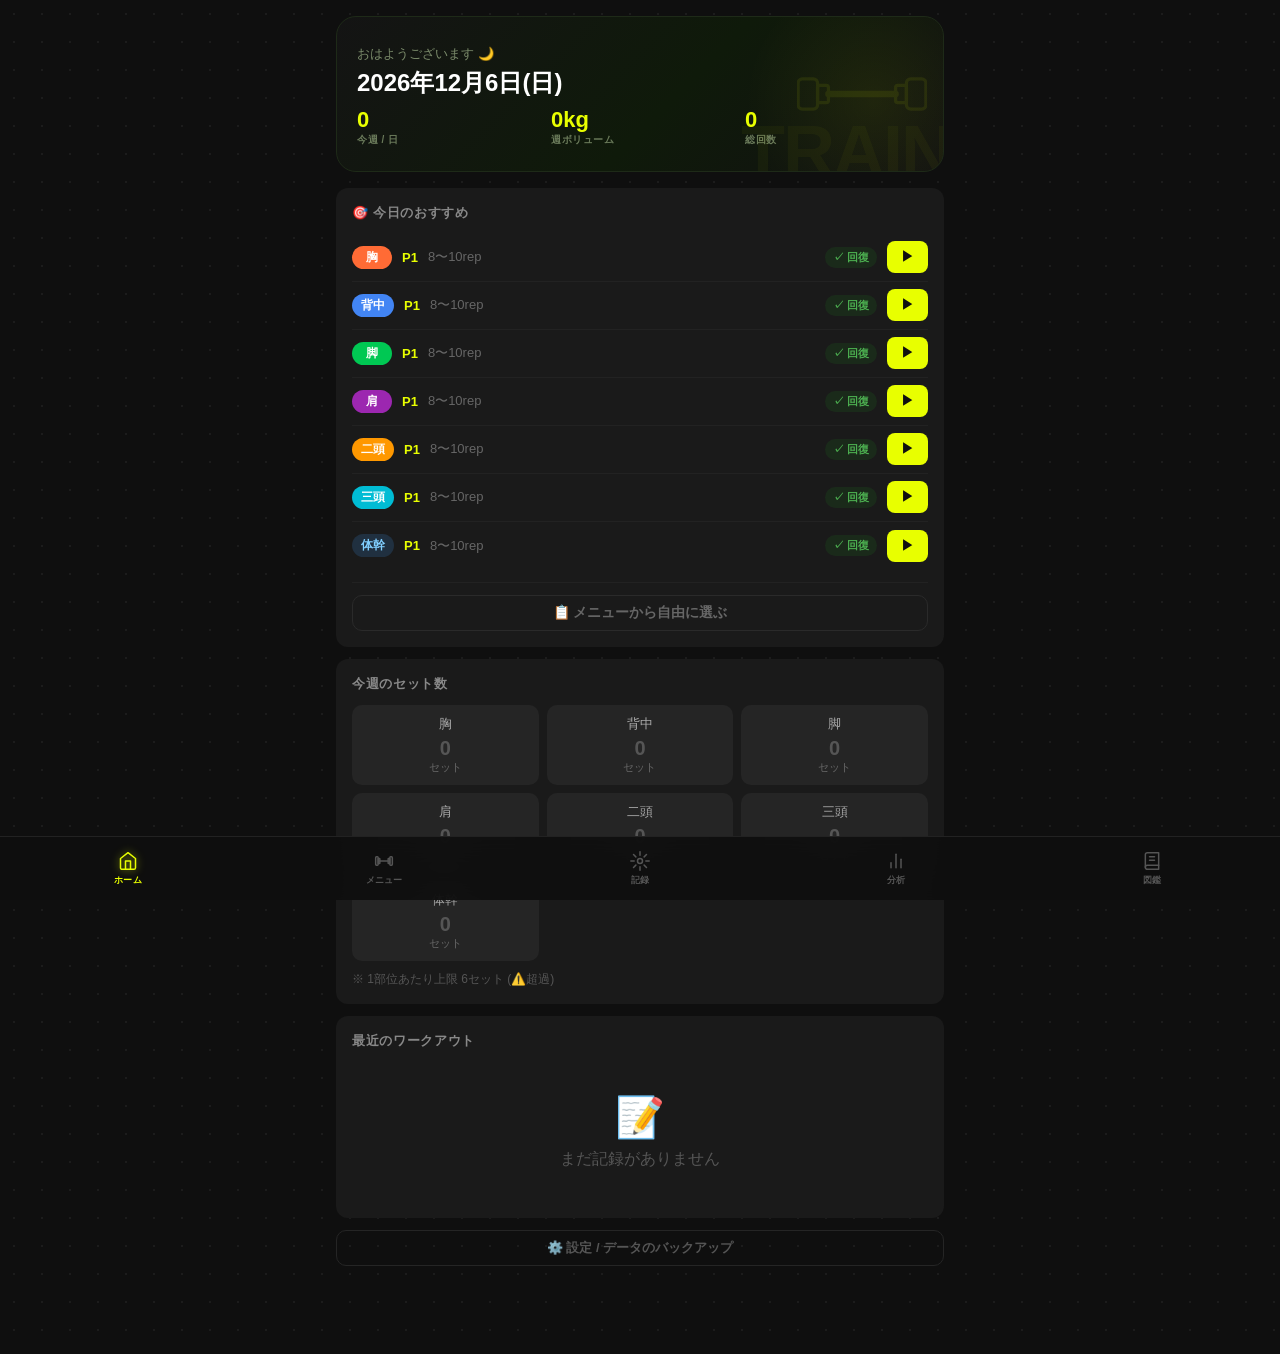
==== index.html @ cc5dc5fa "fix: 二頭筋の両手同時種目から bilateral フラグを除去 インクラインカール・インクラインハンマーカール・ダンベルカール・ 3wayダンベルカールは両手同時で行うため bilateral:" ====
<!DOCTYPE html>
<html lang="ja">
<head>
  <meta charset="UTF-8" />
  <meta name="viewport" content="width=device-width, initial-scale=1.0, viewport-fit=cover" />
  <meta name="theme-color" content="#e8ff00" />
  <meta name="apple-mobile-web-app-capable" content="yes" />
  <meta name="apple-mobile-web-app-status-bar-style" content="black-translucent" />
  <meta name="apple-mobile-web-app-title" content="101Train" />
  <title>101トレーニング</title>
  <link rel="manifest" href="./manifest.json" />
  <link rel="apple-touch-icon" href="./apple-touch-icon-v2.png" />
  <link rel="icon" type="image/png" sizes="192x192" href="./icon-192-v2.png" />
  <style>
    /* ===== RESET & BASE ===== */
    *, *::before, *::after { box-sizing: border-box; margin: 0; padding: 0; }
    html { font-size: 16px; -webkit-text-size-adjust: 100%; }
    body {
      background: #0f0f0f;
      background-image: radial-gradient(circle, #1c1c1c 1px, transparent 1px);
      background-size: 28px 28px;
      color: #ffffff;
      font-family: -apple-system, BlinkMacSystemFont, 'Hiragino Sans', 'Hiragino Kaku Gothic ProN', 'Noto Sans JP', sans-serif;
      min-height: 100vh;
      min-height: -webkit-fill-available;
      overflow-x: hidden;
      padding-bottom: 80px;
    }

    /* ===== LAYOUT ===== */
    .screen { display: none; padding: 16px 16px 8px; max-width: 640px; margin: 0 auto; }
    .screen.active { display: block; }

    /* ===== BOTTOM NAV ===== */
    .bottom-nav {
      position: fixed;
      bottom: 0; left: 0; right: 0;
      height: 64px;
      background: rgba(15,15,15,0.92);
      backdrop-filter: blur(16px);
      -webkit-backdrop-filter: blur(16px);
      border-top: 1px solid #222;
      display: flex;
      z-index: 1000;
      padding-bottom: env(safe-area-inset-bottom);
    }
    .nav-btn {
      flex: 1;
      display: flex;
      flex-direction: column;
      align-items: center;
      justify-content: center;
      gap: 3px;
      background: none;
      border: none;
      color: #555;
      cursor: pointer;
      min-height: 48px;
      transition: color 0.2s;
      -webkit-tap-highlight-color: transparent;
    }
    .nav-btn svg { width: 20px; height: 20px; stroke: currentColor; fill: none; stroke-width: 1.8; stroke-linecap: round; stroke-linejoin: round; transition: stroke 0.2s; }
    .nav-btn .nav-label { font-size: 9px; font-weight: 600; letter-spacing: 0.02em; }
    .nav-btn.active { color: #e8ff00; }
    .nav-btn.active svg { filter: drop-shadow(0 0 4px rgba(232,255,0,0.6)); }

    /* ===== GUIDE (図鑑) ===== */
    .guide-search {
      display: flex; align-items: center; gap: 8px;
      background: #1a1a1a; border: 1px solid #333; border-radius: 12px;
      padding: 10px 14px; margin-bottom: 16px;
    }
    .guide-search input {
      flex: 1; background: none; border: none; outline: none;
      color: #fff; font-size: 15px;
    }
    .guide-search svg { width: 18px; height: 18px; stroke: #666; fill: none; stroke-width: 2; flex-shrink: 0; }
    .guide-tabs {
      display: flex; gap: 6px; overflow-x: auto; padding-bottom: 4px;
      margin-bottom: 14px; scrollbar-width: none;
    }
    .guide-tabs::-webkit-scrollbar { display: none; }
    .guide-tab {
      flex-shrink: 0; padding: 5px 12px; border-radius: 20px;
      border: 1px solid #333; background: #1a1a1a;
      color: #888; font-size: 12px; font-weight: 600; cursor: pointer;
      transition: all 0.2s;
    }
    .guide-tab.active { background: #e8ff00; color: #000; border-color: #e8ff00; }
    .guide-card {
      background: #1a1a1a; border: 1px solid #2a2a2a; border-radius: 14px;
      margin-bottom: 10px; overflow: hidden;
      transition: border-color 0.2s;
    }
    .guide-card-header {
      display: flex; align-items: center; gap: 10px;
      padding: 12px 14px; cursor: pointer;
    }
    .guide-card-header:active { opacity: 0.8; }
    .guide-chevron {
      font-size: 14px; color: #666; flex-shrink: 0;
      transition: transform 0.2s ease;
    }
    .guide-phase-dot {
      width: 10px; height: 10px; border-radius: 50%; flex-shrink: 0;
    }
    .guide-phase-dot.h { background: #ff4444; box-shadow: 0 0 6px rgba(255,68,68,0.6); }
    .guide-phase-dot.m { background: #e8ff00; box-shadow: 0 0 6px rgba(232,255,0,0.6); }
    .guide-phase-dot.l { background: #44dd88; box-shadow: 0 0 6px rgba(68,221,136,0.6); }
    .guide-name { font-size: 14px; font-weight: 700; flex: 1; }
    .guide-rep { font-size: 11px; color: #888; flex-shrink: 0; }
    .guide-body {
      display: none; padding: 0 14px 14px;
      border-top: 1px solid #2a2a2a;
    }
    .guide-body.open { display: block; }
    .guide-body-inner { padding-top: 10px; }
    .guide-tag-row { display: flex; gap: 6px; flex-wrap: wrap; margin-bottom: 8px; }
    .guide-tag {
      font-size: 10px; padding: 2px 8px; border-radius: 10px;
      background: #252525; color: #aaa; border: 1px solid #333;
    }
    .guide-tag.muscle { background: #1a2a1a; color: #44dd88; border-color: #2a4a2a; }
    .guide-tag.phase  { background: #2a2a1a; color: #e8ff00; border-color: #4a4a1a; }
    .guide-desc { font-size: 13px; color: #ccc; line-height: 1.7; }
    .guide-tips { margin-top: 8px; }
    .guide-tips li {
      font-size: 12px; color: #aaa; line-height: 1.6;
      padding-left: 12px; position: relative;
    }
    .guide-tips li::before { content: '▸'; position: absolute; left: 0; color: #e8ff00; font-size: 10px; top: 2px; }
    .guide-empty { text-align: center; color: #555; padding: 40px 0; font-size: 14px; }

    /* ===== CARDS ===== */
    .card {
      background: #1a1a1a;
      border-radius: 12px;
      padding: 16px;
      margin-bottom: 12px;
    }
    .card-title {
      font-size: 13px;
      color: #888;
      font-weight: 600;
      text-transform: uppercase;
      letter-spacing: 0.05em;
      margin-bottom: 12px;
    }

    /* ===== TYPOGRAPHY ===== */
    h1 { font-size: 24px; font-weight: 700; }
    h2 { font-size: 20px; font-weight: 700; }
    h3 { font-size: 17px; font-weight: 600; }
    .text-accent { color: #e8ff00; }
    .text-muted { color: #888; }
    .text-warning { color: #ff4444; }
    .text-sm { font-size: 14px; }
    .text-xs { font-size: 12px; }

    /* ===== BUTTONS ===== */
    .btn {
      display: inline-flex;
      align-items: center;
      justify-content: center;
      gap: 8px;
      padding: 14px 20px;
      border-radius: 10px;
      border: none;
      font-size: 16px;
      font-weight: 600;
      cursor: pointer;
      min-height: 48px;
      transition: opacity 0.15s, transform 0.1s;
      -webkit-tap-highlight-color: transparent;
      font-family: inherit;
    }
    .btn:active { transform: scale(0.97); opacity: 0.85; }
    .btn-primary {
      background: #e8ff00;
      color: #0f0f0f;
      width: 100%;
    }
    .btn-secondary {
      background: #2a2a2a;
      color: #fff;
      width: 100%;
    }
    .btn-success {
      background: #00c853;
      color: #fff;
    }
    .btn-danger {
      background: #ff4444;
      color: #fff;
    }
    .btn-outline {
      background: transparent;
      border: 1.5px solid #333;
      color: #ccc;
    }
    .btn-sm {
      padding: 8px 14px;
      font-size: 14px;
      min-height: 36px;
    }
    .btn-icon {
      padding: 0;
      width: 44px;
      height: 44px;
      border-radius: 50%;
      background: #2a2a2a;
      font-size: 18px;
    }

    /* ===== VIDEO BUTTON ===== */
    .btn-video {
      display: inline-flex;
      align-items: center;
      gap: 3px;
      background: rgba(255,0,0,0.10);
      border: 1px solid rgba(255,80,80,0.30);
      color: #ff5555;
      border-radius: 6px;
      padding: 3px 9px;
      font-size: 11px;
      font-weight: 600;
      cursor: pointer;
      flex-shrink: 0;
      white-space: nowrap;
      text-decoration: none;
      min-height: 26px;
      -webkit-tap-highlight-color: transparent;
      transition: background 0.15s;
    }
    .btn-video:active { background: rgba(255,0,0,0.22); }

    /* ===== BADGES ===== */
    .badge {
      display: inline-block;
      padding: 3px 9px;
      border-radius: 100px;
      font-size: 12px;
      font-weight: 600;
    }
    .badge-chest    { background: #ff6b35; color: #fff; }
    .badge-back     { background: #4285f4; color: #fff; }
    .badge-legs     { background: #00c853; color: #fff; }
    .badge-shoulders{ background: #9c27b0; color: #fff; }
    .badge-biceps   { background: #ff9800; color: #fff; }
    .badge-triceps  { background: #00bcd4; color: #fff; }
    .badge-core    { background: #203040; color: #80cfff; }

    /* ===== FORM ELEMENTS ===== */
    input[type="number"], input[type="text"] {
      background: #252525;
      border: 1.5px solid #333;
      border-radius: 8px;
      color: #fff;
      font-size: 17px;
      font-weight: 600;
      padding: 10px 12px;
      text-align: center;
      min-height: 48px;
      width: 100%;
      font-family: inherit;
      -webkit-appearance: none;
    }
    input[type="number"]:focus, input[type="text"]:focus {
      outline: none;
      border-color: #e8ff00;
    }
    input[type="number"]::-webkit-inner-spin-button,
    input[type="number"]::-webkit-outer-spin-button { opacity: 0; }

    /* ===== DIVIDER ===== */
    .divider { height: 1px; background: #2a2a2a; margin: 12px 0; }

    /* ===== FLEXBOX UTILS ===== */
    .flex { display: flex; }
    .flex-col { flex-direction: column; }
    .items-center { align-items: center; }
    .justify-between { justify-content: space-between; }
    .justify-center { justify-content: center; }
    .gap-8 { gap: 8px; }
    .gap-12 { gap: 12px; }
    .gap-16 { gap: 16px; }
    .flex-1 { flex: 1; }
    .w-full { width: 100%; }

    /* ===== SPACING ===== */
    .mt-4 { margin-top: 4px; }
    .mt-8 { margin-top: 8px; }
    .mt-12 { margin-top: 12px; }
    .mt-16 { margin-top: 16px; }
    .mb-4 { margin-bottom: 4px; }
    .mb-8 { margin-bottom: 8px; }
    .mb-12 { margin-bottom: 12px; }

    /* ===== PAGE HEADER ===== */
    .page-header { margin-bottom: 20px; }
    .page-header .greeting { font-size: 14px; color: #888; margin-bottom: 4px; }
    .page-header .date-str { font-size: 28px; font-weight: 800; color: #e8ff00; line-height: 1.1; }

    /* ===== HERO SECTION ===== */
    .hero-section {
      position: relative;
      overflow: hidden;
      background: linear-gradient(135deg, #141414 0%, #0f1a0a 55%, #111 100%);
      border-radius: 20px;
      padding: 28px 20px 24px;
      margin-bottom: 16px;
      border: 1px solid #1e2a18;
    }
    .hero-section::before {
      content: '';
      position: absolute;
      top: -30%;
      right: -10%;
      width: 260px;
      height: 260px;
      background: radial-gradient(circle, rgba(232,255,0,0.07) 0%, transparent 70%);
      pointer-events: none;
    }
    .hero-section::after {
      content: 'TRAIN';
      position: absolute;
      right: -8px;
      bottom: -16px;
      font-size: 72px;
      font-weight: 900;
      color: #e8ff00;
      opacity: 0.04;
      letter-spacing: -2px;
      user-select: none;
      pointer-events: none;
      line-height: 1;
    }
    .hero-greeting { font-size: 13px; color: #7a8a6a; margin-bottom: 6px; font-weight: 500; }
    .hero-date { font-size: 24px; font-weight: 800; color: #fff; line-height: 1.15; margin-bottom: 12px; }
    .hero-dumbbell {
      position: absolute;
      right: 16px;
      top: 50%;
      transform: translateY(-50%);
      width: 130px;
      opacity: 0.08;
      pointer-events: none;
    }
    .hero-stats { display: flex; gap: 16px; }
    .hero-stat { flex: 1; }
    .hero-stat-val { font-size: 22px; font-weight: 800; color: #e8ff00; line-height: 1; margin-bottom: 2px; }
    .hero-stat-label { font-size: 10px; color: #6a7a5a; font-weight: 600; text-transform: uppercase; letter-spacing: 0.06em; }

    /* ===== GLOW BUTTON ===== */
    .btn-glow {
      box-shadow: 0 0 24px rgba(232,255,0,0.22), 0 4px 16px rgba(0,0,0,0.5);
      position: relative;
      overflow: hidden;
    }
    .btn-glow::after {
      content: '';
      position: absolute;
      top: 0; left: -100%;
      width: 60%;
      height: 100%;
      background: linear-gradient(90deg, transparent, rgba(255,255,255,0.15), transparent);
      animation: btnShimmer 3s infinite;
    }
    @keyframes btnShimmer {
      0%   { left: -100%; }
      60%  { left: 150%; }
      100% { left: 150%; }
    }

    /* ===== QUICK STATS ROW ===== */
    .quick-stats {
      display: grid;
      grid-template-columns: repeat(3, 1fr);
      gap: 8px;
      margin-bottom: 12px;
    }
    .qs-card {
      background: #141414;
      border: 1px solid #202020;
      border-radius: 12px;
      padding: 12px 8px;
      text-align: center;
    }
    .qs-val { font-size: 20px; font-weight: 800; color: #e8ff00; line-height: 1; }
    .qs-label { font-size: 10px; color: #555; margin-top: 4px; font-weight: 600; text-transform: uppercase; letter-spacing: 0.05em; }

    /* ===== HOME TAB ===== */
    .weekly-grid {
      display: grid;
      grid-template-columns: repeat(3, 1fr);
      gap: 8px;
    }
    .weekly-cell {
      background: #252525;
      border-radius: 10px;
      padding: 10px 8px;
      text-align: center;
    }
    .weekly-cell .part-name { font-size: 13px; color: #aaa; margin-bottom: 4px; }
    .weekly-cell .set-count { font-size: 20px; font-weight: 800; }
    .weekly-cell .set-label { font-size: 11px; color: #666; }
    .weekly-cell.warn .set-count { color: #ff4444; }
    .weekly-cell.ok   .set-count { color: #e8ff00; }
    .weekly-cell.zero .set-count { color: #555; }

    .history-item {
      padding: 12px 0;
      border-bottom: 1px solid #222;
    }
    .history-item:last-child { border-bottom: none; padding-bottom: 0; }
    .history-item .hist-date { font-size: 12px; color: #666; }
    .history-item .hist-title { font-size: 15px; font-weight: 600; margin: 2px 0; color: #fff; }
    .history-item .hist-meta { font-size: 12px; color: #555; margin-top: 2px; }

    /* ===== MENU TAB ===== */
    .split-selector {
      display: flex;
      gap: 8px;
      margin-bottom: 16px;
    }
    .split-btn {
      flex: 1;
      padding: 12px 8px;
      background: #252525;
      border: 2px solid #333;
      border-radius: 10px;
      color: #aaa;
      font-size: 15px;
      font-weight: 700;
      cursor: pointer;
      text-align: center;
      min-height: 48px;
      transition: all 0.2s;
      font-family: inherit;
      -webkit-tap-highlight-color: transparent;
    }
    .split-btn.active {
      background: #e8ff001a;
      border-color: #e8ff00;
      color: #e8ff00;
    }

    .day-card {
      background: #1a1a1a;
      border-radius: 12px;
      margin-bottom: 12px;
      overflow: hidden;
    }
    .day-header {
      display: flex;
      align-items: center;
      justify-content: space-between;
      padding: 16px;
      cursor: pointer;
      -webkit-tap-highlight-color: transparent;
    }
    .day-header .day-label {
      font-size: 18px;
      font-weight: 800;
      color: #e8ff00;
    }
    .day-header .day-parts {
      font-size: 14px;
      color: #aaa;
      flex: 1;
      margin-left: 12px;
    }
    .day-header .chevron { color: #666; font-size: 16px; transition: transform 0.2s; }
    .day-card.expanded .chevron { transform: rotate(180deg); }
    .day-body {
      display: none;
      padding: 0 16px 16px;
      border-top: 1px solid #2a2a2a;
    }
    .day-card.expanded .day-body { display: block; }

    .exercise-row {
      display: flex;
      align-items: center;
      justify-content: space-between;
      padding: 8px 0;
      border-bottom: 1px solid #222;
    }
    .exercise-row:last-of-type { border-bottom: none; }
    .exercise-row .ex-name { font-size: 15px; font-weight: 500; }
    .exercise-row .ex-meta { font-size: 12px; color: #666; margin-top: 2px; }

    /* ===== RECORD TAB ===== */
    .session-header {
      display: flex;
      align-items: center;
      justify-content: space-between;
      margin-bottom: 16px;
    }
    .volume-display {
      background: #1a1a1a;
      border-radius: 12px;
      padding: 12px 16px;
      margin-bottom: 12px;
      display: flex;
      align-items: center;
      justify-content: space-between;
    }
    .volume-display .vol-label { font-size: 13px; color: #888; }
    .volume-display .vol-value { font-size: 24px; font-weight: 800; color: #e8ff00; }
    .volume-display .vol-unit { font-size: 13px; color: #888; }

    .set-warnings {
      display: flex;
      flex-wrap: wrap;
      gap: 6px;
      margin-bottom: 12px;
    }
    .set-warn-chip {
      padding: 4px 10px;
      border-radius: 100px;
      font-size: 12px;
      font-weight: 600;
      background: #ff44441a;
      color: #ff4444;
      border: 1px solid #ff444433;
    }

    .exercise-card {
      background: #1a1a1a;
      border-radius: 12px;
      padding: 14px;
      margin-bottom: 12px;
    }
    .exercise-card .ex-card-header {
      display: flex;
      align-items: center;
      justify-content: space-between;
      margin-bottom: 10px;
    }
    .exercise-card .ex-card-name { font-size: 17px; font-weight: 700; }
    .exercise-card .prev-weight {
      font-size: 13px;
      color: #666;
      margin-bottom: 10px;
    }

    .set-row {
      display: flex;
      align-items: center;
      gap: 8px;
      margin-bottom: 8px;
      padding: 8px;
      background: #252525;
      border-radius: 8px;
    }
    .set-row.completed {
      background: #00c85315;
      border: 1px solid #00c85330;
    }
    .set-num {
      font-size: 13px;
      color: #666;
      font-weight: 700;
      min-width: 34px;
      text-align: center;
    }
    .set-row .x-sep { color: #666; font-size: 15px; font-weight: 600; }
    .weight-input { width: 78px !important; min-width: 78px; }
    .rep-input { width: 60px !important; min-width: 60px; }
    .set-done-btn {
      min-width: 44px;
      width: 44px;
      height: 44px;
      border-radius: 50%;
      border: 2px solid #333;
      background: #252525;
      color: #666;
      font-size: 18px;
      cursor: pointer;
      display: flex;
      align-items: center;
      justify-content: center;
      transition: all 0.2s;
      flex-shrink: 0;
      -webkit-tap-highlight-color: transparent;
      font-family: inherit;
    }
    .set-done-btn.done {
      background: #00c853;
      border-color: #00c853;
      color: #fff;
    }

    .add-set-btn {
      display: flex;
      align-items: center;
      justify-content: center;
      gap: 6px;
      padding: 8px;
      width: 100%;
      background: #252525;
      border: 1.5px dashed #333;
      border-radius: 8px;
      color: #666;
      font-size: 14px;
      cursor: pointer;
      margin-top: 4px;
      min-height: 40px;
      font-family: inherit;
      -webkit-tap-highlight-color: transparent;
    }
    .add-set-btn:active { opacity: 0.7; }

    /* ===== REST-PAUSE ===== */
    .rp-toggle-btn {
      width: 32px; height: 32px; border-radius: 50%;
      border: 1.5px solid #333; background: #1f1f1f;
      color: #666; font-size: 14px; cursor: pointer;
      display: flex; align-items: center; justify-content: center;
      flex-shrink: 0;
      -webkit-tap-highlight-color: transparent;
      transition: all 0.2s;
    }
    .rp-toggle-btn.active {
      background: #ff6b6b22; border-color: #ff6b6b;
      color: #ff6b6b; box-shadow: 0 0 8px #ff6b6b55;
    }
    .rp-panel {
      background: #1f1410; border: 1px solid #ff6b6b33;
      border-radius: 8px; padding: 10px 12px; margin-top: 6px;
    }
    .rp-panel-title {
      font-size: 11px; color: #ff6b6b; font-weight: 700;
      letter-spacing: 0.05em; margin-bottom: 6px;
      display: flex; justify-content: space-between; align-items: center;
    }
    .rp-mini-row { display: flex; gap: 6px; flex-wrap: wrap; align-items: center; }
    .rp-mini-input {
      width: 48px !important; min-width: 48px;
      padding: 6px 4px !important; min-height: 38px !important;
      font-size: 14px !important; text-align: center;
    }
    .rp-mini-label {
      font-size: 10px; color: #666; font-weight: 700;
      min-width: 14px; text-align: center;
    }
    .rp-add-mini {
      width: 28px; height: 28px; border-radius: 50%;
      background: #2a2a2a; border: 1px solid #444; color: #888;
      cursor: pointer; font-size: 14px;
      -webkit-tap-highlight-color: transparent;
    }
    .rp-summary {
      font-size: 12px; color: #ff8888; margin-top: 6px; font-weight: 600;
    }
    /* ===== MINI TIMER (rest-pause 15s) ===== */
    .mini-timer {
      position: fixed; bottom: 84px; left: 50%;
      transform: translateX(-50%) translateY(20px);
      background: linear-gradient(135deg, #ff6b6b, #ff4444);
      color: #fff; padding: 10px 18px;
      border-radius: 100px;
      font-size: 14px; font-weight: 800;
      opacity: 0; transition: all 0.3s;
      z-index: 2900; pointer-events: none;
      box-shadow: 0 4px 16px rgba(255,107,107,0.5);
      display: flex; align-items: center; gap: 8px;
    }
    .mini-timer.show {
      opacity: 1; transform: translateX(-50%) translateY(0);
    }
    .mini-timer-num { font-size: 22px; }

    .no-session {
      text-align: center;
      padding: 48px 24px;
    }
    .no-session .no-icon { font-size: 56px; margin-bottom: 16px; }
    .no-session p { color: #888; margin-bottom: 24px; font-size: 16px; line-height: 1.6; }

    /* ===== TIMER OVERLAY ===== */
    .timer-overlay {
      position: fixed;
      inset: 0;
      background: rgba(0,0,0,0.93);
      z-index: 2000;
      display: none;
      flex-direction: column;
      align-items: center;
      justify-content: center;
      gap: 24px;
    }
    .timer-overlay.active { display: flex; }
    .timer-title { font-size: 18px; color: #888; font-weight: 600; }
    .timer-exercise { font-size: 16px; color: #aaa; text-align: center; padding: 0 24px; }

    .timer-ring-wrap {
      position: relative;
      width: 220px;
      height: 220px;
    }
    .timer-ring-wrap svg { transform: rotate(-90deg); }
    .timer-ring-bg { stroke: #2a2a2a; }
    .timer-ring-fg {
      stroke: #e8ff00;
      stroke-linecap: round;
      transition: stroke-dashoffset 1s linear;
    }
    .timer-count {
      position: absolute;
      inset: 0;
      display: flex;
      flex-direction: column;
      align-items: center;
      justify-content: center;
    }
    .timer-seconds { font-size: 62px; font-weight: 900; color: #e8ff00; line-height: 1; }
    .timer-label { font-size: 14px; color: #888; margin-top: 4px; }

    .timer-controls { display: flex; gap: 12px; }
    .timer-duration-btns { display: flex; gap: 8px; }
    .timer-dur-btn {
      padding: 8px 16px;
      background: #252525;
      border: 1.5px solid #333;
      border-radius: 8px;
      color: #aaa;
      font-size: 14px;
      font-weight: 600;
      cursor: pointer;
      font-family: inherit;
      -webkit-tap-highlight-color: transparent;
    }
    .timer-dur-btn.active { border-color: #e8ff00; color: #e8ff00; background: #e8ff0012; }

    /* ===== ANALYSIS TAB ===== */
    .chart-wrap {
      position: relative;
      width: 100%;
      height: 200px;
      margin-top: 8px;
    }
    canvas { border-radius: 8px; }

    .pr-item {
      display: flex;
      align-items: center;
      justify-content: space-between;
      padding: 10px 0;
      border-bottom: 1px solid #2a2a2a;
    }
    .pr-item:last-child { border-bottom: none; }
    .pr-item .pr-name { font-size: 15px; }
    .pr-item .pr-val { font-size: 15px; font-weight: 700; color: #e8ff00; }

    .freq-bar-wrap { margin-top: 4px; }
    /* ===== INTENSITY MODAL ===== */
    .intensity-modal {
      display: none;
      position: fixed;
      inset: 0;
      background: rgba(0,0,0,0.85);
      z-index: 2000;
      align-items: flex-end;
      justify-content: center;
    }
    .intensity-modal.active { display: flex; }
    .intensity-sheet {
      background: #1a1a1a;
      border-radius: 20px 20px 0 0;
      padding: 24px 20px 40px;
      width: 100%;
      max-width: 640px;
    }
    .intensity-title {
      font-size: 18px;
      font-weight: 700;
      margin-bottom: 6px;
    }
    .intensity-subtitle {
      font-size: 13px;
      color: #888;
      margin-bottom: 20px;
    }
    .intensity-cards {
      display: flex;
      flex-direction: column;
      gap: 10px;
      margin-bottom: 16px;
    }
    .intensity-card {
      background: #252525;
      border: 2px solid transparent;
      border-radius: 12px;
      padding: 14px 16px;
      cursor: pointer;
      display: flex;
      align-items: center;
      gap: 14px;
      transition: border-color 0.15s, background 0.15s;
      -webkit-tap-highlight-color: transparent;
    }
    .intensity-card.selected { background: #1e1e2a; }
    .intensity-card .ic-emoji { font-size: 28px; }
    .intensity-card .ic-body  { flex: 1; }
    .intensity-card .ic-label { font-size: 16px; font-weight: 700; }
    .intensity-card .ic-desc  { font-size: 13px; color: #888; margin-top: 2px; }
    .intensity-card .ic-rep   { font-size: 13px; font-weight: 600; margin-top: 4px; }
    .intensity-card .ic-weights { font-size: 12px; color: #666; margin-top: 3px; }

    /* ===== INTENSITY BADGE (記録タブ) ===== */
    .intensity-badge {
      display: inline-flex;
      align-items: center;
      gap: 4px;
      padding: 3px 10px;
      border-radius: 20px;
      font-size: 12px;
      font-weight: 700;
      margin-bottom: 12px;
    }

    /* ===== CALENDAR ===== */
    .cal-header {
      display: flex;
      align-items: center;
      justify-content: space-between;
      margin-bottom: 12px;
    }
    .cal-month-label { font-size: 16px; font-weight: 700; }
    .cal-nav-btn {
      background: #252525;
      border: none;
      color: #fff;
      width: 36px; height: 36px;
      border-radius: 8px;
      font-size: 18px;
      cursor: pointer;
      display: flex; align-items: center; justify-content: center;
    }
    .cal-grid {
      display: grid;
      grid-template-columns: repeat(7, 1fr);
      gap: 4px;
    }
    .cal-day-label {
      text-align: center;
      font-size: 11px;
      color: #555;
      padding-bottom: 4px;
      font-weight: 600;
    }
    .cal-day {
      aspect-ratio: 1;
      display: flex;
      align-items: center;
      justify-content: center;
      border-radius: 8px;
      font-size: 13px;
      font-weight: 600;
      cursor: pointer;
      background: #252525;
      color: #ccc;
      border: 1.5px solid transparent;
      transition: background 0.15s;
      -webkit-tap-highlight-color: transparent;
    }
    .cal-day.today { border-color: #e8ff00; color: #e8ff00; }
    .cal-day.rest  { background: #3a1a1a; color: #ff4444; text-decoration: line-through; }
    .cal-day.trained { background: #1a2a1a; color: #4caf50; }
    .cal-day.trained.rest { background: #3a1a1a; color: #ff4444; }
    .cal-day.empty { background: none; cursor: default; }
    .cal-legend {
      display: flex; gap: 16px; margin-top: 10px;
      font-size: 12px; color: #888;
      flex-wrap: wrap;
    }
    .cal-legend span { display: flex; align-items: center; gap: 4px; }
    .legend-dot {
      width: 10px; height: 10px; border-radius: 50%;
      display: inline-block;
    }
    .advice-box {
      background: #1a2030;
      border-left: 3px solid #e8ff00;
      border-radius: 8px;
      padding: 12px 14px;
      font-size: 14px;
      line-height: 1.6;
      margin-bottom: 12px;
    }
    .advice-box .advice-title {
      font-size: 12px; color: #888; margin-bottom: 4px; font-weight: 600;
    }

    .freq-bar-row { margin-bottom: 8px; }
    .freq-bar-row .freq-label {
      display: flex;
      justify-content: space-between;
      font-size: 13px;
      color: #aaa;
      margin-bottom: 4px;
    }
    .freq-bar-track {
      height: 8px;
      background: #252525;
      border-radius: 4px;
      overflow: hidden;
    }
    .freq-bar-fill {
      height: 100%;
      border-radius: 4px;
      background: #e8ff00;
      transition: width 0.5s;
    }

    .session-hist-item {
      padding: 12px 0;
      border-bottom: 1px solid #2a2a2a;
    }
    .session-hist-item:last-child { border-bottom: none; }
    .session-hist-item .sh-date { font-size: 12px; color: #666; }
    .session-hist-item .sh-title { font-size: 15px; font-weight: 600; margin: 2px 0; }
    .session-hist-item .sh-meta { font-size: 13px; color: #888; }

    /* ===== ADD EXERCISE MODAL ===== */
    .modal-overlay {
      position: fixed;
      inset: 0;
      background: rgba(0,0,0,0.8);
      z-index: 1500;
      display: none;
      align-items: flex-end;
    }
    .modal-overlay.active { display: flex; }
    .modal-sheet {
      background: #1a1a1a;
      border-radius: 20px 20px 0 0;
      padding: 20px 16px 32px;
      width: 100%;
      max-height: 80vh;
      overflow-y: auto;
    }
    .modal-handle {
      width: 40px;
      height: 4px;
      background: #333;
      border-radius: 2px;
      margin: 0 auto 16px;
    }
    .modal-title { font-size: 18px; font-weight: 700; margin-bottom: 16px; }
    .ex-select-list { display: flex; flex-direction: column; gap: 4px; }
    .ex-select-item {
      display: flex;
      align-items: center;
      justify-content: space-between;
      padding: 13px 12px;
      background: #252525;
      border-radius: 8px;
      cursor: pointer;
      -webkit-tap-highlight-color: transparent;
    }
    .ex-select-item:active { opacity: 0.7; }
    .ex-select-item .esi-name { font-size: 15px; font-weight: 500; }
    .ex-select-item .esi-meta { font-size: 12px; color: #666; margin-top: 2px; }

    /* ===== TOAST ===== */
    .toast {
      position: fixed;
      bottom: 80px;
      left: 50%;
      transform: translateX(-50%) translateY(20px);
      background: #333;
      color: #fff;
      padding: 10px 20px;
      border-radius: 100px;
      font-size: 14px;
      font-weight: 600;
      opacity: 0;
      transition: all 0.3s;
      z-index: 3000;
      white-space: nowrap;
      pointer-events: none;
    }
    .toast.show {
      opacity: 1;
      transform: translateX(-50%) translateY(0);
    }
    .pr-toast {
      position: fixed;
      top: 60px;
      left: 50%;
      transform: translateX(-50%) translateY(-20px);
      background: linear-gradient(135deg, #b8950a, #e8ff00);
      color: #0f0f0f;
      padding: 12px 24px;
      border-radius: 100px;
      font-size: 15px;
      font-weight: 800;
      opacity: 0;
      transition: all 0.35s cubic-bezier(0.34, 1.56, 0.64, 1);
      z-index: 3100;
      pointer-events: none;
      box-shadow: 0 4px 20px rgba(232,255,0,0.4);
      white-space: nowrap;
    }
    .pr-toast.show {
      opacity: 1;
      transform: translateX(-50%) translateY(0);
    }

    /* ===== EMPTY STATE ===== */
    .empty-state {
      text-align: center;
      padding: 32px 16px;
      color: #555;
    }
    .empty-state .es-icon { font-size: 40px; margin-bottom: 8px; }

    /* ===== SCROLLBAR ===== */
    ::-webkit-scrollbar { width: 4px; }
    ::-webkit-scrollbar-track { background: transparent; }
    ::-webkit-scrollbar-thumb { background: #333; border-radius: 2px; }

    /* ===== SPLIT SELECTOR (UL対応 2行) ===== */
    .split-selector { flex-wrap: wrap; }
    .split-btn { flex: 1 0 calc(33% - 6px); min-width: 72px; font-size: 13px; padding: 10px 4px; }

    /* ===== DATE INPUT ===== */
    input[type="date"] {
      background: #252525;
      border: 1.5px solid #333;
      border-radius: 8px;
      color: #fff;
      font-size: 15px;
      padding: 10px 12px;
      min-height: 48px;
      width: 100%;
      font-family: inherit;
      -webkit-appearance: none;
      color-scheme: dark;
    }
    input[type="date"]:focus { outline: none; border-color: #e8ff00; }

    /* ===== RPE BADGE ===== */
    .rpe-badge {
      background: #2a2a2a;
      color: #aaa;
      font-size: 10px;
      font-weight: 700;
      padding: 2px 7px;
      border-radius: 4px;
      letter-spacing: 0.03em;
    }

    /* ===== PHASE BANNER ===== */
    .phase-banner {
      border-radius: 12px;
      padding: 12px 16px;
      margin-bottom: 12px;
      display: flex;
      align-items: center;
      gap: 10px;
    }
  </style>
</head>
<body>

<!-- ====== SCREENS ====== -->
<div id="screen-home" class="screen active"></div>
<div id="screen-menu" class="screen"></div>
<div id="screen-record" class="screen"></div>
<div id="screen-analysis" class="screen"></div>
<div id="screen-guide" class="screen"></div>

<!-- ====== BOTTOM NAV ====== -->
<nav class="bottom-nav">
  <button class="nav-btn active" data-tab="home" onclick="switchTab('home')">
    <svg viewBox="0 0 24 24"><path d="M3 9l9-7 9 7v11a2 2 0 01-2 2H5a2 2 0 01-2-2z"/><polyline points="9 22 9 12 15 12 15 22"/></svg>
    <span class="nav-label">ホーム</span>
  </button>
  <button class="nav-btn" data-tab="menu" onclick="switchTab('menu')">
    <svg viewBox="0 0 24 24"><rect x="2" y="7" width="3" height="10" rx="1"/><rect x="5" y="9" width="2" height="6" rx="0.5"/><line x1="7" y1="12" x2="17" y2="12"/><rect x="17" y="9" width="2" height="6" rx="0.5"/><rect x="19" y="7" width="3" height="10" rx="1"/></svg>
    <span class="nav-label">メニュー</span>
  </button>
  <button class="nav-btn" data-tab="record" onclick="switchTab('record')">
    <svg viewBox="0 0 24 24"><circle cx="12" cy="12" r="3"/><path d="M12 1v4M12 19v4M4.22 4.22l2.83 2.83M16.95 16.95l2.83 2.83M1 12h4M19 12h4M4.22 19.78l2.83-2.83M16.95 7.05l2.83-2.83"/></svg>
    <span class="nav-label">記録</span>
  </button>
  <button class="nav-btn" data-tab="analysis" onclick="switchTab('analysis')">
    <svg viewBox="0 0 24 24"><line x1="18" y1="20" x2="18" y2="10"/><line x1="12" y1="20" x2="12" y2="4"/><line x1="6" y1="20" x2="6" y2="14"/></svg>
    <span class="nav-label">分析</span>
  </button>
  <button class="nav-btn" data-tab="guide" onclick="switchTab('guide')">
    <svg viewBox="0 0 24 24"><path d="M4 19.5A2.5 2.5 0 016.5 17H20"/><path d="M6.5 2H20v20H6.5A2.5 2.5 0 014 19.5v-15A2.5 2.5 0 016.5 2z"/><line x1="9" y1="7" x2="15" y2="7"/><line x1="9" y1="11" x2="15" y2="11"/></svg>
    <span class="nav-label">図鑑</span>
  </button>
</nav>

<!-- ====== TIMER OVERLAY ====== -->
<div class="timer-overlay" id="timerOverlay">
  <div class="timer-title">インターバル</div>
  <div class="timer-exercise" id="timerExName"></div>
  <div class="timer-ring-wrap">
    <svg width="220" height="220" viewBox="0 0 220 220">
      <circle class="timer-ring-bg" cx="110" cy="110" r="96" fill="none" stroke-width="10"/>
      <circle class="timer-ring-fg" id="timerRingFg" cx="110" cy="110" r="96" fill="none" stroke-width="10"
        stroke-dasharray="603.2" stroke-dashoffset="0"/>
    </svg>
    <div class="timer-count">
      <div class="timer-seconds" id="timerSeconds">3:00</div>
      <div class="timer-label">残り</div>
    </div>
  </div>
  <div class="timer-duration-btns">
    <button class="timer-dur-btn active" onclick="setTimerDuration(180)" id="tBtn3">3分</button>
    <button class="timer-dur-btn" onclick="setTimerDuration(240)" id="tBtn4">4分</button>
  </div>
  <div class="timer-controls">
    <button class="btn btn-outline btn-sm" onclick="skipTimer()">スキップ</button>
    <button class="btn btn-secondary btn-sm" onclick="pauseTimer()" id="timerPauseBtn">一時停止</button>
  </div>
</div>

<!-- ====== ADD EXERCISE MODAL ====== -->
<!-- 強度選択モーダル -->
<div class="intensity-modal" id="intensityModal">
  <div class="intensity-sheet">
    <div class="intensity-title">マンデルブロ・トレーニング</div>
    <div class="intensity-subtitle">山本義徳メソッド — Phase 1 → 2 → 3 をローテーションして筋肉に常に新しい刺激を与えます</div>
    <div id="phaseRecBanner"></div>
    <div class="intensity-cards" id="intensityCards"></div>
    <button class="btn btn-primary" style="width:100%;" onclick="confirmIntensity()">この Phase で開始 ⚡</button>
    <button class="btn" style="width:100%;margin-top:8px;background:#252525;" onclick="closeIntensityModal()">キャンセル</button>
  </div>
</div>

<div class="modal-overlay" id="addExModal" onclick="closeAddExModal(event)">
  <div class="modal-sheet">
    <div class="modal-handle"></div>
    <div class="modal-title">種目を追加</div>
    <div class="ex-select-list" id="exSelectList"></div>
  </div>
</div>

<!-- ====== SETTINGS MODAL ====== -->
<div class="modal-overlay" id="settingsModal" onclick="closeSettingsModal(event)">
  <div class="modal-sheet" onclick="event.stopPropagation()">
    <div class="modal-handle"></div>
    <div class="modal-title">⚙️ 設定</div>

    <div style="font-size:14px;font-weight:700;margin-bottom:8px;">💪 BIG3 MAX重量</div>
    <div style="font-size:12px;color:#888;margin-bottom:10px;">UL分割の参考重量自動計算に使用します</div>
    <div style="display:grid;grid-template-columns:1fr 1fr 1fr;gap:8px;margin-bottom:10px;">
      <div>
        <div style="font-size:11px;color:#888;margin-bottom:4px;text-align:center;">スクワット</div>
        <input type="number" id="big3-squat" placeholder="kg" min="0" step="2.5" style="font-size:15px;">
      </div>
      <div>
        <div style="font-size:11px;color:#888;margin-bottom:4px;text-align:center;">ベンチ</div>
        <input type="number" id="big3-bench" placeholder="kg" min="0" step="2.5" style="font-size:15px;">
      </div>
      <div>
        <div style="font-size:11px;color:#888;margin-bottom:4px;text-align:center;">デッドリフト</div>
        <input type="number" id="big3-deadlift" placeholder="kg" min="0" step="2.5" style="font-size:15px;">
      </div>
    </div>

    <div style="font-size:14px;font-weight:700;margin-bottom:6px;">📅 プログラム開始日</div>
    <div style="font-size:12px;color:#888;margin-bottom:6px;">Week番号の自動計算に使用します（9週間プログラム）</div>
    <input type="date" id="prog-start-date" style="margin-bottom:10px;">
    <button class="btn btn-primary btn-sm" onclick="saveBIG3Settings()" style="margin-bottom:16px;">✓ BIG3・開始日を保存</button>

    <div class="divider"></div>
    <div style="margin-bottom:8px;font-size:13px;color:#888;">データのバックアップ・復元ができます</div>
    <div style="display:flex;flex-direction:column;gap:10px;margin-top:8px;">
      <button class="btn btn-primary" onclick="exportData()">📥 データをエクスポート</button>
      <button class="btn btn-secondary" onclick="document.getElementById('importFile').click()">📤 データをインポート</button>
      <input type="file" id="importFile" accept="application/json" style="display:none" onchange="importData(event)">
      <div class="divider"></div>
      <button class="btn btn-outline" style="color:#ff4444;border-color:#ff444455;" onclick="clearAllData()">⚠️ すべてのデータを削除</button>
      <button class="btn btn-outline" onclick="closeSettingsModal()">閉じる</button>
    </div>
    <div style="margin-top:20px;font-size:12px;color:#555;text-align:center;">
      エクスポートしたJSONは大切に保管してください。<br>
      機種変更時はこのファイルで復元できます。
    </div>
  </div>
</div>

<!-- ====== CONFIRM MODAL ====== -->
<div class="modal-overlay" id="confirmModal" style="z-index:2500;align-items:center;">
  <div class="modal-sheet" style="border-radius:16px;max-width:360px;margin:0 16px;padding:24px 20px;" onclick="event.stopPropagation()">
    <div id="confirmMessage" style="font-size:16px;line-height:1.6;margin-bottom:20px;text-align:center;"></div>
    <div style="display:flex;gap:10px;">
      <button class="btn btn-outline" style="flex:1;" onclick="_resolveConfirm(false)">キャンセル</button>
      <button class="btn btn-primary" id="confirmOkBtn" style="flex:1;" onclick="_resolveConfirm(true)">OK</button>
    </div>
  </div>
</div>

<!-- ====== TOAST ====== -->
<div class="toast" id="toast"></div>
<!-- ====== PR TOAST ====== -->
<div class="pr-toast" id="pr-toast"></div>
<!-- ====== MINI TIMER (rest-pause) ====== -->
<div class="mini-timer" id="mini-timer">
  <span>⚡ レスト休憩</span><span class="mini-timer-num" id="mini-timer-num">20</span><span style="font-size:11px;">秒</span>
</div>

<script>
// ============================================================
//  DATA & CONSTANTS
// ============================================================

const BODY_PARTS = {
  chest:     { label: '胸',   badge: 'badge-chest' },
  back:      { label: '背中', badge: 'badge-back' },
  legs:      { label: '脚',   badge: 'badge-legs' },
  shoulders: { label: '肩',   badge: 'badge-shoulders' },
  biceps:    { label: '二頭', badge: 'badge-biceps' },
  triceps:   { label: '三頭', badge: 'badge-triceps' },
  core:      { label: '体幹', badge: 'badge-core' }
};

// t: RPEタグ ['h'=高重量, 'm'=中重量, 'l'=低重量]  bilateral: 左右別記録
const EXERCISES = {
  chest: [
    // ── 高重量 Phase2: レストポーズ法 Max90-95% ──
    { name: 'ベンチプレス',                        rec: 5,  t: ['h'] },
    { name: 'ニュートラルGインクラインダンベルプレス', rec: 5,  t: ['h'] },
    // ── 中重量 Phase1: 8-10rep ──
    { name: 'ダンベルプレス',                      rec: 10, t: ['m'] },
    { name: 'インクラインダンベルプレス',            rec: 10, t: ['m'] },
    { name: 'インクラインベンチプレス',              rec: 10, t: ['m'] },
    { name: 'ディップス',                          rec: 10, t: ['m'] },
    { name: 'インクラインダンベルフライ',            rec: 10, t: ['m'] },
    // ── 低重量 Phase3: 20-30rep ──
    { name: 'ダンベルフライ',                      rec: 25, t: ['l'] },
    { name: 'ケーブルクロスオーバー',               rec: 25, t: ['l'] },
    { name: 'ペックデックフライ',                   rec: 25, t: ['l'] },
  ],
  back: [
    // ── 高重量 Phase2: レストポーズ・ネガティブ ──
    { name: 'トップサイドデッドリフト(重)',          rec: 5,  t: ['h'] },
    { name: 'ネガティブオンリーチンニング',          rec: 6,  t: ['h'] },
    { name: 'ネガティブオンリースターナムチンニング', rec: 6,  t: ['h'] },
    { name: 'ネガティブオンリー肩甲下筋チンニング',  rec: 6,  t: ['h'] },
    { name: 'ワンハンドロウイング(ネガ)',            rec: 6,  t: ['h'], bilateral: true },
    { name: 'サポーティッドワンハンドシュラッグ',   rec: 6,  t: ['h'], bilateral: true },
    // ── 中重量 Phase1: 6-10rep ──
    { name: 'トップサイドデッドリフト',             rec: 7,  t: ['m'] },
    { name: 'オーバーグリップチンニング',            rec: 10, t: ['m'] },
    { name: 'スターナムチンニング(SSC)',             rec: 10, t: ['m'] },
    { name: '肩甲下筋チンニング',                   rec: 7,  t: ['m'] },
    { name: 'ベンチサポーティッドダンベルロウ',      rec: 10, t: ['m'], bilateral: true },
    { name: 'ラウンドダンベルロウ',                 rec: 10, t: ['m'] },
    { name: 'プーリーロウ',                         rec: 10, t: ['m'] },
    // ── 低重量 Phase3: 20-30rep ──
    { name: 'オーバーグリッププルダウン',            rec: 25, t: ['l'] },
    { name: 'プーリーロウ(軽)',                     rec: 25, t: ['l'] },
    { name: 'プローンインクラインスミスシュラッグ',  rec: 25, t: ['l'] },
    { name: '山本スペシャルチンニング',              rec: 8,  t: ['l'] },
  ],
  legs: [
    { name: 'スクワット',               rec: 10, t: ['h','m'] },
    { name: 'ルーマニアンデッドリフト',  rec: 10, t: ['h','m'] },
    { name: 'レッグプレス',             rec: 12, t: ['m']     },
    { name: 'ハックスクワット',         rec: 12, t: ['m']     },
    { name: 'ブルガリアンスクワット',   rec: 10, t: ['m','l'], bilateral: true },
    { name: 'ワイドスクワット',         rec: 12, t: ['l','m'] },
    { name: 'ノルディックハムカール',   rec: 8,  t: ['l','m'] },
    { name: 'レッグカール',             rec: 12, t: ['l']     },
    { name: 'レッグエクステンション',   rec: 15, t: ['l']     },
    { name: 'カーフレイズ',             rec: 15, t: ['l']     }
  ],
  shoulders: [
    // ── 高重量 Phase2: SSC・山本スペシャル ──
    { name: 'SSC高重量サイドレイズ',              rec: 7,  t: ['h'],     bilateral: true },
    { name: 'シーテッドサイドレイズ(山本SP)',      rec: 6,  t: ['h'],     bilateral: true },
    // ── 中重量 Phase1: 6-10rep ──
    { name: 'アーノルドプレス',                   rec: 10, t: ['m']     },
    { name: 'ショルダープレス',                   rec: 10, t: ['m']     },
    { name: 'インクラインサイドレイズ',            rec: 8,  t: ['m'],     bilateral: true },
    { name: 'インクラインフロントレイズ',          rec: 10, t: ['m'],     bilateral: true },
    { name: 'スミスRGフロントプレス',             rec: 10, t: ['m']     },
    { name: 'アップライトロウ',                   rec: 10, t: ['m']     },
    // ── 低重量 Phase3: 高rep ──
    { name: 'ロープリアレイズ',                   rec: 15, t: ['l']     },
    { name: 'サイドライイングリアレイズ',          rec: 15, t: ['l'],     bilateral: true },
    { name: 'フェイスプル',                       rec: 15, t: ['l']     },
    { name: 'サイドレイズ',                       rec: 20, t: ['l'],     bilateral: true },
  ],
  biceps: [
    // ── 高重量 Phase2: 8-10rep ──
    { name: 'ワンアームチンニング',         rec: 9,  t: ['h'], bilateral: true },
    { name: 'ワイドグリップバーベルカール',  rec: 10, t: ['h'] },
    // ── 中重量 Phase1: 8-12rep ──
    { name: 'インクラインハンマーカール',    rec: 10, t: ['m'] },           // 両手同時
    { name: 'バーベルカール',               rec: 10, t: ['m'] },
    { name: 'ダンベルカール',               rec: 10, t: ['m'] },           // 両手同時
    // ── 低重量 Phase3: 15-20rep (二頭筋はハイレップ向き) ──
    { name: 'インクラインカール',            rec: 17, t: ['l'] },           // 両手同時
    { name: 'ワンアームケーブルカール',      rec: 17, t: ['l'], bilateral: true },
    { name: '3wayダンベルカール',           rec: 17, t: ['l'] },           // 両手同時
    { name: 'コンセントレーションカール',    rec: 17, t: ['l'], bilateral: true },
  ],
  triceps: [
    // ── 高重量 Phase2: レストポーズ・ネガティブ ──
    { name: 'ネガティブディップス',               rec: 5,  t: ['h'] },
    { name: 'デッドストップトライセプスプレス',   rec: 5,  t: ['h'] },
    { name: 'インクラインプレスダウン(重)',        rec: 5,  t: ['h'] },
    // ── 中重量 Phase1: 5-10rep ──
    { name: 'ディップス',                        rec: 8,  t: ['m'] },
    { name: 'プルオーバー＆エクステンション',     rec: 8,  t: ['m'] },
    { name: 'ナローグリップベンチプレス',         rec: 10, t: ['m'] },
    { name: 'スカルクラッシャー',                rec: 10, t: ['m'] },
    // ── 低重量 Phase3: 20-25rep ──
    { name: 'インクラインプレスダウン',           rec: 22, t: ['l'] },
    { name: 'プルオーバー＆エクステンション(軽)', rec: 22, t: ['l'] },
    { name: '自重ディップス',                    rec: 20, t: ['l'] },
    { name: 'オーバーヘッドエクステンション',     rec: 20, t: ['l'] },
  ],
  core: [
    { name: 'アブローラー',              rec: 15, t: ['m','l'] },
    { name: 'V字シットアップ',           rec: 10, t: ['m']     },
    { name: 'インクラインリバースクランチ',rec: 12, t: ['m','l'] },
    { name: 'レッグレイズ',              rec: 15, t: ['l','m'] },
    { name: 'バイシクルクランチ',        rec: 15, t: ['l']     },
    { name: 'クランチ',                  rec: 20, t: ['l']     },
    { name: 'プランク',                  rec: 30, t: ['l']     }
  ]
};

// ============================================================
//  YouTube動画リンク（確認済みVALX公式 / フォールバック: 検索リンク）
// ============================================================
const VIDEO_LINKS = {
  'ベンチプレス':              'AEBhN-RWMMQ',  // ベンチプレスが伸びない人の3つの理由
  'ナローグリップベンチプレス': 'J1uODwlXtak',  // 山本義徳直伝ナローグリップベンチプレス
  'サイドレイズ':              'uNa3dqH8R9c',  // 山本スペシャルサイドレイズ
  'インクラインサイドレイズ':   'tULK5sFU9p4',
  'ショルダープレス':          'gHxKJ2P6YiM',  // バーベルショルダープレス解説
};

function getVideoUrl(name) {
  const id = VIDEO_LINKS[name];
  if (id) return 'https://www.youtube.com/watch?v=' + id;
  return 'https://www.youtube.com/results?search_query=' + encodeURIComponent(name + ' 山本義徳 やり方');
}

const SPLIT_PATTERNS = {
  // 2分割①: 従来型プッシュ/プル
  2: [
    { label: 'A', parts: ['chest', 'triceps', 'shoulders'] },
    { label: 'B', parts: ['back', 'biceps', 'legs'] }
  ],
  // 2分割②: 山本式（胸背中腕 / 脚肩）
  '2b': [
    { label: 'A', parts: ['chest', 'back', 'biceps', 'triceps'] },
    { label: 'B', parts: ['legs', 'shoulders'] }
  ],
  // 3分割: 山本式（胸二頭 / 背中肩三頭 / 脚）
  3: [
    { label: 'A', parts: ['chest', 'biceps'] },
    { label: 'B', parts: ['back', 'shoulders', 'triceps'] },
    { label: 'C', parts: ['legs', 'core'] }
  ],
  // 3分割②: 従来型
  '3b': [
    { label: 'A', parts: ['chest', 'triceps'] },
    { label: 'B', parts: ['back', 'biceps'] },
    { label: 'C', parts: ['legs', 'shoulders'] }
  ],
  // 4分割: 山本式（胸二頭 / 脚 / 肩三頭 / 背中体幹）
  4: [
    { label: 'A', parts: ['chest', 'biceps'] },
    { label: 'B', parts: ['legs'] },
    { label: 'C', parts: ['shoulders', 'triceps'] },
    { label: 'D', parts: ['back', 'core'] }
  ],
  // Upper/Lower分割: Excelプログラム移植
  'ul': [
    { label: 'Upper A', parts: ['chest', 'back', 'shoulders', 'triceps', 'biceps'] },
    { label: 'Lower A', parts: ['legs', 'core'] },
    { label: 'Upper B', parts: ['shoulders', 'chest', 'back', 'triceps'] },
    { label: 'Lower B', parts: ['legs', 'core'] }
  ]
};

// 強度設定
const INTENSITY_TYPES = {
  medium: {
    label:       'Phase 1（中重量）',
    shortLabel:  'P1',
    emoji:       '🟡',
    desc:        '8〜10rep・標準セット',
    note:        'マンデルブロ Phase 1 — ハイボリュームで筋肥大ベース作り',
    repRange:    '8〜10rep',
    recReps:     10,
    pct:         0.80,
    color:       '#e8ff00',
    intervalSec: 180,
    intervalLabel: '3分',
    phaseNum:    1
  },
  heavy: {
    label:       'Phase 2（高重量）',
    shortLabel:  'P2',
    emoji:       '🔴',
    desc:        '90〜95% レストポーズ',
    note:        'マンデルブロ Phase 2 — 神経系刺激＆ストレングス',
    repRange:    '4〜6rep',
    recReps:     5,
    pct:         0.92,
    color:       '#ff6b6b',
    intervalSec: 300,
    intervalLabel: '5分',
    phaseNum:    2
  },
  light: {
    label:       'Phase 3（低重量）',
    shortLabel:  'P3',
    emoji:       '🔵',
    desc:        '20〜30rep・ハイレップ',
    note:        'マンデルブロ Phase 3 — 代謝刺激＆毛細血管',
    repRange:    '20〜30rep',
    recReps:     22,
    pct:         0.55,
    color:       '#4fc3f7',
    intervalSec: 90,
    intervalLabel: '90秒',
    phaseNum:    3
  }
};

// Phase ローテーション順（1 → 2 → 3 → 1...）
const PHASE_ROTATION = ['medium', 'heavy', 'light'];

// 部位別の最後のPhaseを取得して、次に推奨するPhaseを返す
function getRecommendedPhase(parts) {
  if (!parts || parts.length === 0) return null;
  const history = getHistory();
  // 対象部位で1セットでも完了(done=true)しているセッションを探す
  const recent = history
    .slice()
    .reverse()
    .find(s => {
      if (!s.intensity) return false;
      return parts.some(p =>
        (s.exercises || []).some(e =>
          e.part === p && (e.sets || []).some(set => set.done)
        )
      );
    });
  if (!recent) return { key: 'medium', reason: '初回 — Phase 1からスタート' };
  const lastIdx = PHASE_ROTATION.indexOf(recent.intensity);
  if (lastIdx === -1) return { key: 'medium', reason: 'Phase 1から再開' };
  const nextIdx = (lastIdx + 1) % PHASE_ROTATION.length;
  const nextKey = PHASE_ROTATION[nextIdx];
  const lastT   = INTENSITY_TYPES[recent.intensity];
  return {
    key:    nextKey,
    reason: `前回 ${lastT.shortLabel}（${recent.date}） → 次は ${INTENSITY_TYPES[nextKey].shortLabel}`
  };
}

const MAX_SETS_PER_PART      = 6;
const REC_SETS_PER_EXERCISE  = 2;
const REC_EX_PER_PART_MIN    = 2;
const REC_EX_PER_PART_MAX    = 3;
const TIMER_CIRCUMFERENCE    = 2 * Math.PI * 96; // ~603.19

// ============================================================
//  UPPER/LOWER PROGRAM DATA (Excelプログラム移植)
// ============================================================

const UL_DAYS = [
  {
    label: 'Upper A',
    focus: '胸 · 背中 · 肩 · 腕',
    exercises: [
      { name: 'ベンチプレス',                    part: 'chest',     rpe: 7, compound: 'bench', sets: 3, recReps: 5  },
      { name: 'ラットプルダウン',                 part: 'back',      rpe: 7, compound: null,    sets: 3, recReps: 10 },
      { name: 'チェストサポーテッドロウ',          part: 'back',      rpe: 7, compound: null,    sets: 3, recReps: 10 },
      { name: 'サイドレイズ',                     part: 'shoulders', rpe: 8, compound: null,    sets: 3, recReps: 13 },
      { name: 'フェイスプル',                     part: 'shoulders', rpe: 8, compound: null,    sets: 3, recReps: 17 },
      { name: 'ダンベルライイングエクステンション', part: 'triceps',   rpe: 8, compound: null,    sets: 3, recReps: 10 },
      { name: 'ダンベルカール',                   part: 'biceps',    rpe: 8, compound: null,    sets: 3, recReps: 10 }
    ]
  },
  {
    label: 'Lower A',
    focus: '脚 · 体幹',
    exercises: [
      { name: 'スクワット',              part: 'legs', rpe: 6, compound: 'squat', sets: 3, recReps: 5  },
      { name: 'ルーマニアンデッドリフト', part: 'legs', rpe: 7, compound: null,    sets: 3, recReps: 10 },
      { name: 'ブルガリアンスクワット',   part: 'legs', rpe: 7, compound: null,    sets: 3, recReps: 12, bilateral: true },
      { name: 'カーフレイズ',            part: 'legs', rpe: 8, compound: null,    sets: 3, recReps: 17 },
      { name: 'アブローラー',            part: 'core', rpe: 8, compound: null,    sets: 3, recReps: 13 }
    ]
  },
  {
    label: 'Upper B',
    focus: '肩 · 胸三頭 · 背中',
    exercises: [
      { name: 'ショルダープレス',          part: 'shoulders', rpe: 7, compound: null, sets: 3, recReps: 7  },
      { name: 'ナローグリップベンチプレス', part: 'triceps',   rpe: 7, compound: null, sets: 3, recReps: 7  },
      { name: 'ワンハンドダンベルロウ',    part: 'back',      rpe: 7, compound: null, sets: 3, recReps: 8, bilateral: true },
      { name: 'チンニング',               part: 'back',      rpe: 7, compound: null, sets: 3, recReps: 7  },
      { name: 'ケーブルクロスオーバー',    part: 'chest',     rpe: 8, compound: null, sets: 3, recReps: 12 },
      { name: 'サイドレイズ',             part: 'shoulders', rpe: 8, compound: null, sets: 3, recReps: 13 }
    ]
  },
  {
    label: 'Lower B',
    focus: '脚 · 体幹',
    exercises: [
      { name: 'スクワット',       part: 'legs', rpe: 7, compound: 'squat', sets: 3, recReps: 5  },
      { name: 'レッグプレス',     part: 'legs', rpe: 7, compound: null,    sets: 3, recReps: 12 },
      { name: 'レッグカール',     part: 'legs', rpe: 8, compound: null,    sets: 3, recReps: 12 },
      { name: 'カーフレイズ',     part: 'legs', rpe: 8, compound: null,    sets: 3, recReps: 17 },
      { name: 'アブローラー',     part: 'core', rpe: 8, compound: null,    sets: 3, recReps: 13 }
    ]
  }
];

// Excelから移植した週別%RM（compound種目）
const COMPOUND_PCT = {
  bench: [0.78, 0.78, 0.80, 0.80, 0.82, 0.82, 0.85, 0.85, 0.75],
  squat: [0.80, 0.80, 0.78, 0.82, 0.82, 0.82, 0.84, 0.87, 0.75]
};

function getCompoundPct(compound, week) {
  const arr = COMPOUND_PCT[compound] || COMPOUND_PCT.bench;
  return arr[Math.min((week || 1) - 1, 8)];
}

// BIG3 MAX重量
function getBIG3()   { return load('t101_big3', { squat: 0, bench: 0, deadlift: 0 }); }
function saveBIG3(b) { save('t101_big3', b); }

// プログラム開始日
function getProgStart()   { return load('t101_prog_start', null); }
function saveProgStart(d) { save('t101_prog_start', d); }

// 現在の週番号 (1〜9)
function getProgWeek() {
  const start = getProgStart();
  if (!start) return null;
  const days = Math.floor((Date.now() - new Date(start + 'T12:00:00')) / 86400000);
  return Math.min(9, Math.floor(days / 7) + 1);
}

// フェーズ情報
function getProgPhase(week) {
  if (!week) return null;
  if (week <= 4) return { label: 'Volume Progression', color: '#4fc3f7', icon: '📈', desc: 'セット数を増やして筋肉を適応させる期間' };
  if (week <= 8) return { label: 'Intensity',          color: '#e8ff00', icon: '🔥', desc: '強度を上げて筋力・筋肥大を最大化' };
  return             { label: 'Deload',               color: '#00c853', icon: '💤', desc: '回復週。重量・セット数を落としてリセット' };
}

// ULプログラム用セッション構築
function buildULExercises(dayIdx) {
  const ulDay = UL_DAYS[dayIdx];
  const week  = getProgWeek() || 1;
  const big3  = getBIG3();

  return ulDay.exercises.map(ex => {
    const prev = getPrevData(ex.name, ex.bilateral);
    let w = '';

    if (ex.compound && big3[ex.compound] > 0) {
      const pct = getCompoundPct(ex.compound, week);
      w = Math.round(big3[ex.compound] * pct / 2.5) * 2.5;
    } else if (prev) {
      w = prev.weight || ''; // getPrevData は bilateral でも weight に左側重量を返す
    }

    const r   = ex.recReps;
    const bil = !!ex.bilateral;
    const makeSet = () => bil
      ? { id: Math.random().toString(36).slice(2), weightL: w, repsL: r, weightR: w, repsR: r, done: false }
      : { id: Math.random().toString(36).slice(2), weight: w, reps: r, done: false };

    return {
      id:        Math.random().toString(36).slice(2),
      name:      ex.name,
      part:      ex.part,
      recReps:   r,
      rpe:       ex.rpe,
      intensity: null,
      bilateral: bil,
      sets:      Array.from({ length: ex.sets }, makeSet)
    };
  });
}

// ============================================================
//  STATE
// ============================================================

let currentTab      = 'home';
let selectedSplit   = 2;
let activeSession   = null;
let selectedIntensity = 'medium'; // light / medium / heavy
let pendingMenuDay  = null; // {split, dayIdx}
let timerState = {
  active:    false,
  paused:    false,
  duration:  180,
  remaining: 180,
  endTime:   null,   // Date.now() + 残り秒数 * 1000
  pausedAt:  null,   // 一時停止した時刻
  interval:  null,
  exName:    ''
};

// ============================================================
//  STORAGE
// ============================================================

function load(key, def) {
  try {
    const v = localStorage.getItem(key);
    return v !== null ? JSON.parse(v) : def;
  } catch(e) { return def; }
}
function save(key, val) {
  try { localStorage.setItem(key, JSON.stringify(val)); } catch(e) {}
}

// ユーザープロフィール
const USER_PROFILE = {
  weight: 62,
  height: 170,
  frequency: '週2〜3回',
  strong: ['胸', '肩'],
  focus: ['背中', '脚'],
  note: '育児の合間にトレーニング'
};

// 初回起動時に初期PRをセット
function initDefaultPRs() {
  const prs = getPRs();
  if (!prs['ダンベルプレス']) {
    prs['ダンベルプレス'] = { weight: 26, reps: 7 };
    savePRs(prs);
  }
}

function getHistory()         { return load('t101_history', []); }
function saveHistory(h)       { save('t101_history', h); }
function getPRs() {
  const prs = load('t101_prs', {});
  // volume フィールドが欠けている古いデータを正規化
  let dirty = false;
  Object.keys(prs).forEach(name => {
    const pr = prs[name];
    if (pr && pr.weight && pr.reps && !pr.volume) {
      pr.volume = pr.weight * pr.reps;
      dirty = true;
    }
  });
  if (dirty) save('t101_prs', prs);
  return prs;
}
function savePRs(p)           { save('t101_prs', p); }
function getActiveSession()   { return load('t101_session', null); }
function saveActiveSession(s) { save('t101_session', s); }

// ============================================================
//  DATE HELPERS
// ============================================================

const DAYS_JP   = ['日','月','火','水','木','金','土'];
const MONTHS_JP = ['1月','2月','3月','4月','5月','6月','7月','8月','9月','10月','11月','12月'];

function todayStr() {
  const d = new Date();
  return `${d.getFullYear()}-${pad2(d.getMonth()+1)}-${pad2(d.getDate())}`;
}
function pad2(n) { return String(n).padStart(2,'0'); }

function formatDateJP(dateStr) {
  const d = new Date(dateStr + 'T12:00:00');
  return `${d.getFullYear()}年${MONTHS_JP[d.getMonth()]}${d.getDate()}日(${DAYS_JP[d.getDay()]})`;
}

function getGreeting() {
  const h = new Date().getHours();
  if (h < 6)  return 'おはようございます 🌙';
  if (h < 12) return 'おはようございます ☀️';
  if (h < 18) return 'こんにちは 🌤️';
  return 'お疲れ様です 🌙';
}

function getWeekStart() {
  const d = new Date();
  const diff = d.getDate() - d.getDay();
  const s = new Date(d.getFullYear(), d.getMonth(), diff);
  return `${s.getFullYear()}-${pad2(s.getMonth()+1)}-${pad2(s.getDate())}`;
}

function isThisWeek(dateStr) {
  return dateStr >= getWeekStart() && dateStr <= todayStr();
}

// ============================================================
//  REST DAYS (カレンダー休み管理)
// ============================================================

// ジムに行ける日（仕事・育児の休みの日）を管理
function getGymDays() { return load('t101_restdays', []); }
function saveGymDays(d) { save('t101_restdays', d); }

function toggleGymDay(dateStr) {
  const days = getGymDays();
  const idx  = days.indexOf(dateStr);
  if (idx >= 0) days.splice(idx, 1);
  else days.push(dateStr);
  saveGymDays(days);
}

function isGymDay(dateStr) { return getGymDays().includes(dateStr); }

// 今月のジムに行ける日数
function getAvailableDaysThisMonth() {
  const now   = new Date();
  const year  = now.getFullYear();
  const month = now.getMonth();
  // 今月の登録済みジム日数をそのまま返す
  return getGymDays().filter(d => d.startsWith(`${year}-${pad2(month+1)}`)).length;
}

// 今週のジムに行ける残り日数（登録済みの日のうち今日以降）
function getAvailableDaysThisWeek() {
  const start = getWeekStart();
  const end   = getWeekEnd();
  const today = todayStr();
  // 今週の登録済みジム日のうち、今日以降のもの
  return getGymDays().filter(d => d >= today && d <= end).length;
}

// 週末を取得（日曜）
function getWeekEnd() {
  const d = new Date(getWeekStart());
  d.setDate(d.getDate() + 6);
  return `${d.getFullYear()}-${pad2(d.getMonth()+1)}-${pad2(d.getDate())}`;
}

// 部位ごとの推奨セット数（週のジム日数に応じて調整）
// 日数が少ない→1日あたりのセット数を増やして週のトータルボリュームを維持
function getRecommendedSetsForWeek() {
  const available = getAvailableDaysThisWeek();
  if (available === 0) return 6; // 未登録の場合はデフォルト
  if (available >= 3) return 6;
  if (available === 2) return 8;
  return 10;
}

// ボリューム提案メッセージ
function getVolumeAdvice() {
  const available = getAvailableDaysThisWeek();
  const focus     = USER_PROFILE.focus;
  const gymDays   = getGymDays();

  if (gymDays.length === 0) {
    return 'カレンダーにジムに行ける日をタップして登録すると、最適なボリュームを提案します📅';
  }
  if (available === 0) {
    return '今週のジム予定日はもう終わりです。来週に向けてしっかり回復しましょう💤';
  }
  if (available === 1) {
    return `今週ジムに行けるのはあと1日！${focus.join('・')}を優先し、10セット/部位の集中トレーニングで週のボリュームを確保しましょう💪`;
  }
  if (available === 2) {
    return `今週ジムに行けるのはあと2日！1日あたり8セット/部位を目安にボリュームを上げて週のトータルを維持しましょう🔥`;
  }
  return `今週ジムに行ける日があと${available}日あります。通常通り${MAX_SETS_PER_PART}セット/部位を目標に！`;
}

// ============================================================
//  WEEKLY STATS
// ============================================================

function getWeeklySetsPerPart() {
  const counts = {};
  Object.keys(BODY_PARTS).forEach(p => counts[p] = 0);
  getHistory().forEach(session => {
    if (!isThisWeek(session.date)) return;
    (session.exercises || []).forEach(ex => {
      const done = (ex.sets || []).filter(s => s.done).length;
      if (counts[ex.part] !== undefined) counts[ex.part] += done;
    });
  });
  return counts;
}

function getPrevData(exName, bilateral) {
  const history = getHistory();
  for (let i = history.length - 1; i >= 0; i--) {
    const session = history[i];
    const ex = (session.exercises || []).find(e => e.name === exName);
    if (ex) {
      if (bilateral || ex.bilateral) {
        const done = (ex.sets || []).filter(s => s.done && s.weightL);
        if (done.length > 0) {
          const last = done[done.length - 1];
          return { weight: last.weightL, reps: last.repsL, weightR: last.weightR, repsR: last.repsR, bilateral: true };
        }
      } else {
        const done = (ex.sets || []).filter(s => s.done && s.weight);
        if (done.length > 0) {
          const last = done[done.length - 1];
          return { weight: last.weight, reps: last.reps };
        }
      }
    }
  }
  return null;
}

function getPrevWeight(exName, bilateral) {
  const prev = getPrevData(exName, bilateral);
  if (!prev) return null;
  if (prev.bilateral) {
    return `前回: L ${prev.weight}kg×${prev.reps} / R ${prev.weightR||prev.weight}kg×${prev.repsR||prev.reps}`;
  }
  return `前回: ${prev.weight}kg × ${prev.reps}`;
}

function intensityBadge(intensity) {
  if (!intensity) return '';
  const t = INTENSITY_TYPES[intensity];
  if (!t) return '';
  return `<span style="background:${t.color}22;color:${t.color};font-size:11px;font-weight:700;padding:2px 9px;border-radius:100px;white-space:nowrap;flex-shrink:0;">${t.emoji} ${t.label}</span>`;
}

function calcSessionVolume(session) {
  let total = 0;
  (session.exercises || []).forEach(ex => {
    (ex.sets || []).forEach(s => { total += setVolume(s, ex.bilateral); });
  });
  return Math.round(total);
}

// ============================================================
//  TAB NAVIGATION
// ============================================================

// ============================================================
//  EXERCISE GUIDE DATA
// ============================================================
const EXERCISE_TIPS = {
  // ===== 胸 =====
  'ベンチプレス': {
    part:'chest', phase:['h'],
    muscle:['大胸筋','前部三角筋','上腕三頭筋'],
    desc:'山本義徳式の主要高重量種目。90-95%RMでレストポーズ法（3→2→2→1→1回）を行う。',
    tips:['肩甲骨をしっかり寄せて固定する','バーは乳頭ライン付近に下ろす','手首を真っ直ぐ保ち、肘を45°程度開く']
  },
  'ニュートラルGインクラインダンベルプレス': {
    part:'chest', phase:['h'],
    muscle:['大胸筋上部','前部三角筋','上腕三頭筋'],
    desc:'手のひらが向き合うニュートラルグリップで行うインクラインプレス。肩への負担が少なく高重量を扱いやすい。',
    tips:['ベンチ角度は30〜45°が目安','肘を体側に沿わせて下ろす','上部大胸筋への意識を高く保つ']
  },
  'ダンベルプレス': {
    part:'chest', phase:['m'],
    muscle:['大胸筋','前部三角筋','上腕三頭筋'],
    desc:'中重量で8〜10repが目安。バーベルより可動域が広く取れ、大胸筋のストレッチを十分に感じられる。',
    tips:['肘を外に張り過ぎない','最下点でストレッチを意識','左右の重量差に注意']
  },
  'インクラインダンベルプレス': {
    part:'chest', phase:['m'],
    muscle:['大胸筋上部','前部三角筋','上腕三頭筋'],
    desc:'ベンチ角度30〜45°で上部大胸筋を狙う中重量種目。8〜10repが推奨。',
    tips:['角度が高すぎると三角筋主導になる','胸の上部にタッチするイメージ','肩甲骨を寄せた状態を維持']
  },
  'インクラインベンチプレス': {
    part:'chest', phase:['m'],
    muscle:['大胸筋上部','前部三角筋','上腕三頭筋'],
    desc:'インクラインで上部大胸筋を重点的に鍛える。中重量8〜10repで行う。',
    tips:['ベンチ角度は30°程度が上部大胸筋に最も効果的','グリップ幅は肩幅より少し広め','バウンドさせず丁寧に下ろす']
  },
  'インクラインダンベルフライ': {
    part:'chest', phase:['m'],
    muscle:['大胸筋上部','前鋸筋'],
    desc:'ストレッチポジションで上部大胸筋に十分な張力をかける。中重量8〜10rep。',
    tips:['肘を軽く曲げた状態をキープ','腕を開き過ぎてケガしないよう注意','縮める時に胸を絞る意識で']
  },
  'ダンベルフライ': {
    part:'chest', phase:['l'],
    muscle:['大胸筋','前鋸筋'],
    desc:'低重量で20〜25repの高回数トレーニング。大胸筋のポンプアップと仕上げに最適。',
    tips:['重量より可動域を優先','最上点でも完全に閉じ切らない','ゆっくりとしたテンポで行う']
  },
  'ケーブルクロスオーバー': {
    part:'chest', phase:['l'],
    muscle:['大胸筋','前鋸筋'],
    desc:'ケーブルで常に張力をかけながら大胸筋を収縮させる。20〜25repで仕上げる。',
    tips:['プーリーの高さで刺激部位が変わる','最終収縮点でしっかり絞る','体幹を安定させて動作する']
  },
  'ペックデックフライ': {
    part:'chest', phase:['l'],
    muscle:['大胸筋','前鋸筋'],
    desc:'マシンで安定した軌道のまま大胸筋を収縮・伸展させる。20〜25repの仕上げ種目。',
    tips:['肘の高さを肩と同じにする','収縮ポジションで1秒キープ','反動を使わずゆっくり戻す']
  },
  'ディップス': {
    part:'chest', phase:['m'],
    muscle:['大胸筋下部','上腕三頭筋','前部三角筋'],
    desc:'自重または加重で行う複合種目。体を前傾させると大胸筋下部への刺激が増す。',
    tips:['前傾姿勢を意識して大胸筋に効かせる','肘が外に逃げないよう注意','完全に下まで降りてストレッチを出す']
  },

  // ===== 肩 =====
  'SSC高重量サイドレイズ': {
    part:'shoulders', phase:['h'],
    muscle:['三角筋中部'],
    desc:'SSC（筋肉の伸張-短縮サイクル）を利用した高重量サイドレイズ。6〜8repで行う。',
    tips:['反動をうまく使い重量を持ち上げる','ネガティブ（下ろす）は2秒かけてゆっくり','肘を少し曲げて肩への負担を軽減']
  },
  'シーテッドサイドレイズ(山本SP)': {
    part:'shoulders', phase:['h'],
    muscle:['三角筋中部'],
    desc:'山本スペシャル：85〜90%RM→30%RMで20回→60%RMで限界→30%RMで20回の4ステップドロップセット。',
    tips:['1: 85-90%RMで4〜8回（限界まで）','2: 30%RMで20回（深呼吸数回）','3: 60%RMで5〜8回→4: 30%RMで20回']
  },
  'アーノルドプレス': {
    part:'shoulders', phase:['m'],
    muscle:['三角筋全頭','上腕三頭筋'],
    desc:'回旋動作で三角筋全頭に刺激を与えられる。8〜10repの中重量で行う。',
    tips:['スタート時は手のひらが顔向き','押し上げながら手のひらを前に向ける','肘を前方に保ちながら動作する']
  },
  'ショルダープレス': {
    part:'shoulders', phase:['m'],
    muscle:['三角筋前・中部','上腕三頭筋'],
    desc:'肩の基本的なプレス種目。中重量8〜10repで三角筋全体を鍛える。',
    tips:['バーを耳の横を通すよう真上に押す','腰を反らせず体幹を固める','下ろした時に肘が90°になるよう調整']
  },
  'インクラインサイドレイズ': {
    part:'shoulders', phase:['m'],
    muscle:['三角筋中部'],
    desc:'インクラインベンチに横向きで寝て行うサイドレイズ。ストレッチポジションを強調できる。',
    tips:['ベンチ角度30〜45°が効果的','下から上に向かって弧を描くように上げる','肘をやや曲げた状態でキープ']
  },
  'インクラインフロントレイズ': {
    part:'shoulders', phase:['m'],
    muscle:['三角筋前部','大胸筋上部'],
    desc:'インクラインで前部三角筋のストレッチを最大化するフロントレイズ。8〜10rep。',
    tips:['ベンチに逆向きにうつ伏せになって行う','親指が上を向くよう持つ','腕を肩の高さまで上げれば十分']
  },
  'スミスRGフロントプレス': {
    part:'shoulders', phase:['m'],
    muscle:['三角筋前部','上腕三頭筋'],
    desc:'スミスマシンをリバースグリップで行うフロントプレス。三角筋前部への刺激が強い。',
    tips:['手のひらが自分の方を向くリバースグリップ','顎の前をバーが通るよう動作する','腰の反りに注意する']
  },
  'ロープリアレイズ': {
    part:'shoulders', phase:['l'],
    muscle:['三角筋後部','僧帽筋中部'],
    desc:'ケーブルのロープアタッチメントで後部三角筋を集中的に鍛える。15〜20rep。',
    tips:['肘を高く上げて後部三角筋を収縮','小指側が上になるよう回外する','引ききった位置で1秒止める']
  },
  'サイドライイングリアレイズ': {
    part:'shoulders', phase:['l'],
    muscle:['三角筋後部'],
    desc:'横向きに寝てダンベルを持ち上げる後部三角筋の孤立種目。15〜20rep。',
    tips:['体の軸に対して腕を真上に上げるイメージ','重力に逆らいゆっくり下ろす','腰のひねりで代償しない']
  },
  'フェイスプル': {
    part:'shoulders', phase:['l'],
    muscle:['三角筋後部','外旋筋群','僧帽筋'],
    desc:'ケーブルで顔に向かって引くことで後部三角筋と外旋筋を同時に鍛える。15〜20rep。',
    tips:['肘を肩の高さに保つ','引ききった位置で肘を後ろに引く','肩関節の健康維持にも効果的']
  },
  'サイドレイズ': {
    part:'shoulders', phase:['l'],
    muscle:['三角筋中部'],
    desc:'三角筋中部の基本種目。低重量20repで丁寧に行う。',
    tips:['小指側をやや上にして上げる','肘を軽く曲げて行う','体の少し前に持ち上げるイメージ']
  },
  'アップライトロウ': {
    part:'shoulders', phase:['m'],
    muscle:['三角筋中部','僧帽筋','上腕二頭筋'],
    desc:'バーベルやケーブルを顎まで引き上げる複合種目。',
    tips:['グリップ幅を肩幅以上にすると肩への負担が軽減','肘を肩より高く上げない','手首を返さないよう注意']
  },

  // ===== 背中 =====
  'トップサイドデッドリフト': {
    part:'back', phase:['h','m'],
    muscle:['広背筋','僧帽筋','脊柱起立筋','ハムストリング'],
    desc:'パワーラックのセーフティーバーを腰〜膝の高さに設定して行う部分的なデッドリフト。高重量を安全に扱える。',
    tips:['背中をフラットに保つ','股関節を前に押し出すようにして立ち上がる','ベルトの着用を推奨']
  },
  'ネガティブオンリーチンニング': {
    part:'back', phase:['h'],
    muscle:['広背筋','上腕二頭筋','大円筋'],
    desc:'台などを使ってトップポジションから開始し、5〜6秒かけてゆっくり下ろすだけ。超高強度の背中種目。',
    tips:['下ろす時間は最低4〜5秒かける','上に上がる際は台を使う','週1回程度にとどめる（疲労が大きい）']
  },
  'ネガティブオンリースターナムチンニング': {
    part:'back', phase:['h'],
    muscle:['広背筋下部','大円筋'],
    desc:'胸骨（スターナム）をバーに引き寄せるようにしながらゆっくり下ろす高強度チンニング。',
    tips:['体を後傾させて胸をバーに向ける','広背筋下部の収縮を強調','ゆっくりネガティブが命']
  },
  'ネガティブオンリー肩甲下筋チンニング': {
    part:'back', phase:['h'],
    muscle:['肩甲下筋','広背筋'],
    desc:'肩甲下筋を意識したチンニングのネガティブのみを行う種目。肩関節の安定性にも貢献。',
    tips:['肩甲骨を内転させる意識で','6〜8秒かけて下ろす','肩を痛めている場合は避ける']
  },
  'オーバーグリップチンニング': {
    part:'back', phase:['m'],
    muscle:['広背筋','上腕二頭筋','大円筋'],
    desc:'順手（オーバーグリップ）で行うチンニング。広背筋の外側に効く。8〜10rep。',
    tips:['グリップ幅は肩幅の1.5倍程度','胸をバーに引き寄せる','肩甲骨を引き下げてからスタート']
  },
  'スターナムチンニング(SSC)': {
    part:'back', phase:['m'],
    muscle:['広背筋下部','大円筋'],
    desc:'SSCを利用して胸骨をバーに引き寄せる。広背筋下部への刺激が非常に強い。8〜10rep。',
    tips:['体を後傾させ胸をバーにタッチさせる','弾みを利用して広背筋を収縮','上体の角度を一定に保つ']
  },
  '肩甲下筋チンニング': {
    part:'back', phase:['m'],
    muscle:['肩甲下筋','広背筋'],
    desc:'肩甲下筋の活性化を狙った特殊なチンニング。6〜8repで行う。',
    tips:['肩甲骨を内転させる動作を意識','肩関節の安定性が向上する','フォームをしっかり習得してから行う']
  },
  'ベンチサポーティッドダンベルロウ': {
    part:'back', phase:['m'],
    muscle:['広背筋','菱形筋','大円筋'],
    desc:'ベンチに胸をつけて固定した状態でダンベルロウを行う。反動なしで背中を孤立させやすい。8〜10rep。',
    tips:['肘を体側に引き付ける','肩甲骨を引き寄せた最終収縮を意識','頭を持ち上げすぎない']
  },
  'ラウンドダンベルロウ': {
    part:'back', phase:['m'],
    muscle:['広背筋','僧帽筋下部'],
    desc:'背中を丸めた状態でダンベルロウを行う。広背筋の下部とストレッチを強調できる。8〜10rep。',
    tips:['ラウンドバックで背中を伸ばしながら行う','引き切った時に背中を収縮させる','腰を痛めない重量設定で']
  },
  'オーバーグリッププルダウン': {
    part:'back', phase:['l'],
    muscle:['広背筋','大円筋','上腕二頭筋'],
    desc:'順手でバーを引き下ろすラットプルダウン。低重量20〜30repで広背筋に血流を送る。',
    tips:['体を少し後傾させ胸を張る','バーを胸の上部まで引く','戻す時はゆっくり広背筋を伸ばす']
  },
  'プーリーロウ': {
    part:'back', phase:['m','l'],
    muscle:['広背筋','菱形筋','上腕二頭筋'],
    desc:'シーテッドでケーブルを引くロウイング。中重量と低重量どちらにも使える汎用性の高い種目。',
    tips:['上体を前後に揺らさない','引ききった位置で1秒キープ','肘を体側に引き付ける']
  },
  'プローンインクラインスミスシュラッグ': {
    part:'back', phase:['l'],
    muscle:['僧帽筋上部','菱形筋'],
    desc:'うつ伏せインクラインで行うスミスマシンシュラッグ。20〜30repで僧帽筋を仕上げる。',
    tips:['肩をできるだけ高く持ち上げる','首を縮めないよう注意','収縮ポジションで1秒止める']
  },
  '山本スペシャルチンニング': {
    part:'back', phase:['l'],
    muscle:['広背筋','上腕二頭筋'],
    desc:'ダンベルを付けてワイドグリップ→アンダーグリップに持ち替えながら行う変則チンニング。',
    tips:['①ダンベル付きワイドで5〜6rep','②10〜15秒休みアンダーで2〜4rep','③ダンベルを外し自重で限界まで継続']
  },
  'ワンハンドロウイング(ネガ)': {
    part:'back', phase:['h'],
    muscle:['広背筋','大円筋','菱形筋'],
    desc:'反動を使って持ち上げ、ゆっくりとネガティブを意識して下ろす高強度ロウ。5〜6rep。',
    tips:['上げる時は反動を利用してOK','下ろす時は4〜5秒かける','腰をひねって代償しない']
  },

  // ===== 上腕三頭筋 =====
  'ネガティブディップス': {
    part:'triceps', phase:['h'],
    muscle:['上腕三頭筋','大胸筋下部','前部三角筋'],
    desc:'台を使ってトップから5〜6秒かけてゆっくり下ろすディップスのネガティブのみ。4〜5rep2セット。',
    tips:['体を垂直に保つと三頭筋主体になる','ゆっくり下ろすことが最重要','翌日の筋肉痛が強烈']
  },
  'デッドストップトライセプスプレス': {
    part:'triceps', phase:['h'],
    muscle:['上腕三頭筋'],
    desc:'バーを胸に置いて完全停止（デッドストップ）してから押し上げる。レストポーズ法（3→2→2→1→1）で行う。',
    tips:['バーを完全に止めてから押す（反動ゼロ）','肘が外に開かないよう注意','ナローグリップで行う']
  },
  'インクラインプレスダウン(重)': {
    part:'triceps', phase:['h'],
    muscle:['上腕三頭筋長頭'],
    desc:'インクラインベンチを使ったプレスダウン。長頭を強調できる。レストポーズ（3→2→2→1→1）で行う。',
    tips:['体をインクラインに沿わせて固定','肘を体側に固定したまま伸展','長頭が十分ストレッチされる姿勢を作る']
  },
  'ディップス': {
    part:'triceps', phase:['m'],
    muscle:['上腕三頭筋','大胸筋下部'],
    desc:'自重または加重ディップス。体を垂直に保ち三頭筋を主体として使う。8rep目安。',
    tips:['体を前傾させすぎると大胸筋主体になる','肘を体側に沿わせる','完全伸展でしっかり三頭筋を収縮']
  },
  'プルオーバー＆エクステンション': {
    part:'triceps', phase:['m','l'],
    muscle:['上腕三頭筋長頭','広背筋'],
    desc:'プルオーバーからそのままエクステンションに移行する複合動作。長頭のストレッチが最大限に出る。',
    tips:['頭の後ろに下ろしてから肘を伸展','肩甲骨を固定したまま動作する','中重量8〜10rep / 低重量20〜25rep']
  },
  'ナローグリップベンチプレス': {
    part:'triceps', phase:['m'],
    muscle:['上腕三頭筋','大胸筋内側','前部三角筋'],
    desc:'グリップを狭くしたベンチプレスで三頭筋を優先的に鍛える。10rep目安。',
    tips:['グリップ幅は肩幅程度（狭すぎない）','肘を体側に沿わせて下ろす','バーを胸に触れるまで下ろす']
  },
  'スカルクラッシャー': {
    part:'triceps', phase:['m'],
    muscle:['上腕三頭筋長頭・外側頭'],
    desc:'バーベルやEZバーを額に下ろすエクステンション。三頭筋の最大ストレッチが得られる。10rep。',
    tips:['肘が外に開かないよう固定','バーは頭の横（後ろ）まで下ろす','手首を固定して動作する']
  },
  'インクラインプレスダウン': {
    part:'triceps', phase:['l'],
    muscle:['上腕三頭筋長頭'],
    desc:'低重量で20〜25repの仕上げ種目。長頭を収縮・伸展させてポンプアップを狙う。',
    tips:['ケーブルのロープを使うと動作しやすい','肘を固定して前腕だけで動かす','ゆっくりとしたテンポで行う']
  },
  '自重ディップス': {
    part:'triceps', phase:['l'],
    muscle:['上腕三頭筋','大胸筋下部'],
    desc:'加重なしの自重ディップスを限界まで行う。できるだけ多くの回数を目指す。',
    tips:['疲れてきたら体を前傾させて負荷を分散','最後の数回は部分可動域でもOK','呼吸を止めないよう注意']
  },
  'オーバーヘッドエクステンション': {
    part:'triceps', phase:['l'],
    muscle:['上腕三頭筋長頭'],
    desc:'頭上でダンベルやケーブルを使って三頭筋長頭を伸展させる。20rep目安の仕上げ種目。',
    tips:['肘が外に広がらないよう固定','頭の後ろに下ろしてしっかりストレッチ','軽い重量でフォームを優先']
  },

  // ===== 上腕二頭筋 =====
  'ワンアームチンニング': {
    part:'biceps', phase:['h'],
    muscle:['上腕二頭筋','広背筋'],
    desc:'片手チンニングは二頭筋への高強度負荷を与える。補助ありで行ってOK。8〜10rep。',
    tips:['反対の手で補助を入れながら行う','二頭筋を強く収縮させる意識','体のブレを最小限に']
  },
  'ワイドグリップバーベルカール': {
    part:'biceps', phase:['h'],
    muscle:['上腕二頭筋短頭'],
    desc:'広いグリップで短頭を強調したバーベルカール。8〜10rep。',
    tips:['グリップ幅は肩幅より広め','肘を体側に固定','ネガティブ4秒でゆっくり下ろす']
  },
  'インクラインハンマーカール': {
    part:'biceps', phase:['m'],
    muscle:['上腕筋','腕橈骨筋','上腕二頭筋'],
    desc:'インクラインで行うハンマーカールで上腕筋と腕橈骨筋を重点的に鍛える。8〜12rep。',
    tips:['肘を後方に引いた状態からスタート','ハンマーグリップ（縦）を維持','上腕筋のストレッチを意識']
  },
  'バーベルカール': {
    part:'biceps', phase:['m'],
    muscle:['上腕二頭筋','上腕筋'],
    desc:'二頭筋の基本種目。中重量8〜10repで行う。',
    tips:['肘を体側に固定して前腕だけで動かす','チーティングを使わない','手首が曲がらないよう注意']
  },
  'ダンベルカール': {
    part:'biceps', phase:['m'],
    muscle:['上腕二頭筋'],
    desc:'スーピネーション（回外）を使って二頭筋を最大収縮させる。8〜10rep。',
    tips:['上げながら小指側を外に回す','最高点で1秒止める','左右均等に行う']
  },
  'インクラインカール': {
    part:'biceps', phase:['l'],
    muscle:['上腕二頭筋長頭'],
    desc:'インクラインで肘を後方に引くことで長頭のストレッチを最大化する。15〜20repのハイレップ。',
    tips:['肘をベンチより後ろに引いた状態をキープ','ゆっくり下ろして長頭を十分伸ばす','二頭筋はハイレップが効果的']
  },
  'ワンアームケーブルカール': {
    part:'biceps', phase:['l'],
    muscle:['上腕二頭筋'],
    desc:'ケーブルで常に張力をかけながら片腕ずつカールする。15〜20repで仕上げ。',
    tips:['体の横からケーブルを引く','収縮ポジションで1秒キープ','左右バランスよく行う']
  },
  '3wayダンベルカール': {
    part:'biceps', phase:['l'],
    muscle:['上腕二頭筋','上腕筋','腕橈骨筋'],
    desc:'ハンマー→ノーマル→逆手の3グリップを連続して行うドロップセット的カール。15〜20rep。',
    tips:['3つのグリップを連続して行う','休憩なしで切り替える','疲労が大きいので軽めの重量で']
  },
  'コンセントレーションカール': {
    part:'biceps', phase:['l'],
    muscle:['上腕二頭筋'],
    desc:'膝に肘を固定して行う孤立種目。二頭筋の収縮を最大限に感じられる。15〜20rep。',
    tips:['肘を固定して前腕だけで動かす','最高点で1〜2秒キープ','重量よりフォームを優先']
  },
};

let _guideFilter = 'all';
let _guideQuery  = '';

function renderGuide() {
  const el = document.getElementById('screen-guide');
  const parts = {
    all:       '全部位',
    chest:     '胸',
    back:      '背中',
    shoulders: '肩',
    triceps:   '三頭筋',
    biceps:    '二頭筋',
    legs:      '脚',
  };

  // タブHTML
  let tabsHTML = Object.entries(parts).map(([k,v]) =>
    `<button class="guide-tab${_guideFilter===k?' active':''}" onclick="guideSetFilter('${k}')">${v}</button>`
  ).join('');

  // 種目フィルタリング
  const entries = Object.entries(EXERCISE_TIPS).filter(([name, d]) => {
    const matchPart  = _guideFilter === 'all' || d.part === _guideFilter;
    const matchQuery = !_guideQuery || name.includes(_guideQuery) ||
                       (d.muscle||[]).some(m => m.includes(_guideQuery)) ||
                       (d.desc||'').includes(_guideQuery);
    return matchPart && matchQuery;
  });

  // カードHTML
  let cardsHTML = '';
  if (entries.length === 0) {
    cardsHTML = `<div class="guide-empty">該当する種目が見つかりません</div>`;
  } else {
    entries.forEach(([name, d], idx) => {
      const mainPhase = d.phase[0];
      const dotCls = mainPhase === 'h' ? 'h' : mainPhase === 'm' ? 'm' : 'l';
      const recRep = mainPhase === 'h' ? '5〜7rep' : mainPhase === 'm' ? '8〜12rep' : '15〜25rep';
      const muscleHTML = (d.muscle||[]).map(m => `<span class="guide-tag muscle">${m}</span>`).join('');
      const phaseHTML  = d.phase.map(p => {
        const lb = p==='h'?'🔴高重量':p==='m'?'🟡中重量':'🟢低重量';
        return `<span class="guide-tag phase">${lb}</span>`;
      }).join('');
      const tipsHTML = (d.tips||[]).map(t => `<li>${t}</li>`).join('');
      const id = 'gc' + idx;   // ← インデックス番号ベースで必ずユニーク
      cardsHTML += `
        <div class="guide-card">
          <div class="guide-card-header" onclick="toggleGuideCard('${id}')">
            <div class="guide-phase-dot ${dotCls}"></div>
            <div class="guide-name">${name}</div>
            <div class="guide-rep">${recRep}</div>
            <div class="guide-chevron" id="${id}-chev">▾</div>
          </div>
          <div class="guide-body" id="${id}">
            <div class="guide-body-inner">
              <div class="guide-tag-row">${phaseHTML}${muscleHTML}</div>
              <div class="guide-desc">${d.desc}</div>
              ${tipsHTML ? `<ul class="guide-tips">${tipsHTML}</ul>` : ''}
              ${isYamaSpecial(name) ? `<button class="btn btn-sm" style="margin-top:10px;background:#ff6b6b22;border:1px solid #ff6b6b55;color:#ff6b6b;width:100%;" onclick="startYamaSpecial('${name}','${d.part}')">⚡ 山本スペシャルをセッションに追加</button>` : ''}
            </div>
          </div>
        </div>`;
    });
  }

  el.innerHTML = `
    <div style="padding-bottom:8px;">
      <div style="font-size:18px;font-weight:800;margin-bottom:14px;">📖 種目図鑑</div>
      <div class="guide-search">
        <svg viewBox="0 0 24 24"><circle cx="11" cy="11" r="8"/><line x1="21" y1="21" x2="16.65" y2="16.65"/></svg>
        <input type="text" placeholder="種目名・筋肉名で検索…" value="${_guideQuery}"
          oninput="guideSearch(this.value)" />
      </div>
      <div class="guide-tabs">${tabsHTML}</div>
      ${cardsHTML}
    </div>`;
}

function guideSetFilter(f) {
  _guideFilter = f;
  renderGuide();
}
function guideSearch(q) {
  _guideQuery = q;
  renderGuide();
}
function toggleGuideCard(id) {
  const el = document.getElementById(id);
  el.classList.toggle('open');
  const chev = document.getElementById(id + '-chev');
  if (chev) chev.style.transform = el.classList.contains('open') ? 'rotate(180deg)' : '';
}

function switchTab(tab) {
  currentTab = tab;
  document.querySelectorAll('.screen').forEach(s => s.classList.remove('active'));
  document.querySelectorAll('.nav-btn').forEach(b => b.classList.remove('active'));
  document.getElementById('screen-' + tab).classList.add('active');
  document.querySelector('.nav-btn[data-tab="' + tab + '"]').classList.add('active');
  if (tab === 'home')     renderHome();
  if (tab === 'menu')     renderMenu();
  if (tab === 'record')   renderRecord();
  if (tab === 'analysis') renderAnalysis();
  if (tab === 'guide')    renderGuide();
}

// ============================================================
//  HOME TAB — helpers
// ============================================================

/**
 * 全部位の「次のPhase」と「回復状態」を計算してHTMLを返す。
 * 回復済み（2日以上）部位を先頭に、直近トレ部位を末尾に並べる。
 */
function buildTodayRecs(history) {
  const today = todayStr();
  const parts = Object.keys(BODY_PARTS);

  const recs = parts.map(part => {
    const rec = getRecommendedPhase([part]);
    // 実際に1セット以上 done したセッションだけカウント
    const lastSession = history.slice().reverse().find(s =>
      (s.exercises || []).some(e =>
        e.part === part && (e.sets || []).some(set => set.done)
      )
    );
    const lastDate   = lastSession ? lastSession.date : null;
    const daysSince  = lastDate
      ? Math.floor((new Date(today) - new Date(lastDate)) / 86400000)
      : 999;
    const ready = daysSince >= 2;
    const t = INTENSITY_TYPES[rec.key];
    return { part, rec, t, lastDate, daysSince, ready };
  });

  // 回復済み→日数降順、未回復→日数降順
  recs.sort((a, b) => {
    if (a.ready !== b.ready) return a.ready ? -1 : 1;
    return b.daysSince - a.daysSince;
  });

  return recs.map(({ part, rec, t, daysSince, ready }, i) => {
    const pi = BODY_PARTS[part];
    const isLast = i === recs.length - 1;
    const dayLabel = daysSince === 999 ? '未記録' : daysSince === 0 ? '今日' : `${daysSince}日前`;
    const statusBadge = ready
      ? `<span style="background:#1a2a1a;color:#4caf50;font-size:11px;font-weight:600;padding:3px 8px;border-radius:100px;white-space:nowrap;flex-shrink:0;">✓ 回復</span>`
      : `<span style="background:#2a1a1a;color:#888;font-size:11px;font-weight:600;padding:3px 8px;border-radius:100px;white-space:nowrap;flex-shrink:0;">${dayLabel}</span>`;
    return `
      <div style="display:flex;align-items:center;gap:10px;min-height:48px;${isLast ? '' : 'border-bottom:1px solid #222;'}">
        <span class="badge ${pi.badge}" style="min-width:40px;text-align:center;flex-shrink:0;">${pi.label}</span>
        <span style="font-size:13px;font-weight:700;color:${t.color};flex-shrink:0;">${t.shortLabel}</span>
        <span style="font-size:13px;color:#666;flex:1;min-width:0;">${t.repRange}</span>
        ${statusBadge}
        <button style="background:${ready ? '#e8ff00' : '#2a2a2a'};color:${ready ? '#0f0f0f' : '#666'};border:none;border-radius:8px;font-size:13px;font-weight:700;padding:7px 14px;cursor:pointer;flex-shrink:0;font-family:inherit;-webkit-tap-highlight-color:transparent;"
          onclick="quickStartByPart('${part}','${rec.key}')">▶</button>
      </div>`;
  }).join('');
}

/**
 * ホームの「おすすめ」カードから即開始。
 * selectedIntensity をセットして buildExercises を呼ぶ。
 */
function quickStartByPart(part, intensityKey) {
  selectedIntensity = intensityKey;
  const t  = INTENSITY_TYPES[intensityKey];
  const pi = BODY_PARTS[part];
  activeSession = {
    id:        Date.now().toString(),
    name:      `${t.emoji} ${pi.label} — ${t.shortLabel}`,
    date:      todayStr(),
    startTime: Date.now(),
    intensity: intensityKey,
    exercises: buildExercises([part])
  };
  saveActiveSession(activeSession);
  switchTab('record');
}

// ============================================================
//  HOME TAB
// ============================================================

function renderHome() {
  const el     = document.getElementById('screen-home');
  const today  = todayStr();
  const weekly = getWeeklySetsPerPart();
  const history = getHistory();
  const recent  = history.slice(-3).reverse();
  const saved   = getActiveSession();

  // weekly grid
  let weeklyHTML = '';
  Object.keys(BODY_PARTS).forEach(part => {
    const cnt = weekly[part];
    const cls = cnt === 0 ? 'zero' : cnt > MAX_SETS_PER_PART ? 'warn' : 'ok';
    const warn = cnt > MAX_SETS_PER_PART ? ' ⚠️' : '';
    weeklyHTML += `
      <div class="weekly-cell ${cls}">
        <div class="part-name">${BODY_PARTS[part].label}</div>
        <div class="set-count">${cnt}${warn}</div>
        <div class="set-label">セット</div>
      </div>`;
  });

  // recent history
  let recentHTML = '';
  if (recent.length === 0) {
    recentHTML = '<div class="empty-state"><div class="es-icon">📝</div><div>まだ記録がありません</div></div>';
  } else {
    recent.forEach(s => {
      const vol       = calcSessionVolume(s);
      const partList  = [...new Set((s.exercises||[]).map(e => BODY_PARTS[e.part]?.label).filter(Boolean))].join('・');
      recentHTML += `
        <div class="history-item">
          <div style="display:flex;align-items:center;gap:8px;margin-bottom:3px;">
            <div class="hist-date" style="margin:0;">${formatDateJP(s.date)}</div>
            ${intensityBadge(s.intensity)}
          </div>
          <div class="hist-title">${s.name || 'ワークアウト'}</div>
          <div class="hist-meta">${partList} · ${vol.toLocaleString()}kg</div>
        </div>`;
    });
  }

  // active session banner
  let activeWarnHTML = '';
  if (saved) {
    activeWarnHTML = `
      <div class="card" style="border:1.5px solid #e8ff00;">
        <div style="font-size:13px;color:#e8ff00;font-weight:700;margin-bottom:6px;text-transform:uppercase;letter-spacing:0.05em;">⚡ 進行中のワークアウト</div>
        <div style="font-size:15px;font-weight:600;margin-bottom:12px;">${saved.name || 'ワークアウト'}</div>
        <button class="btn btn-primary btn-sm" style="width:100%;" onclick="resumeSession()">再開する</button>
      </div>`;
  }

  // プログラムフェーズバナー
  const week  = getProgWeek();
  const phase = getProgPhase(week);
  const phaseHTML = phase ? `
    <div class="card" style="border-left:3px solid ${phase.color};">
      <div style="display:flex;align-items:center;gap:8px;margin-bottom:4px;">
        <span style="font-size:15px;">${phase.icon}</span>
        <span style="color:${phase.color};font-weight:700;font-size:15px;">${phase.label}</span>
        <span style="background:${phase.color}22;color:${phase.color};font-size:11px;font-weight:700;padding:2px 8px;border-radius:100px;">Week ${week} / 9</span>
      </div>
      <div style="font-size:13px;color:#888;">${phase.desc}</div>
    </div>` : '';

  // プロフィール・おすすめバナー
  const focusHTML = `
    <div class="card" style="border-left:3px solid #e8ff00;margin-bottom:12px;">
      <div style="font-size:12px;color:#888;margin-bottom:6px;">👤 あなたのプロフィール</div>
      <div style="font-size:14px;margin-bottom:4px;">体重 <b>${USER_PROFILE.weight}kg</b> ／ 身長 <b>${USER_PROFILE.height}cm</b> ／ <b>${USER_PROFILE.frequency}</b></div>
      <div style="font-size:13px;color:#aaa;">得意：${USER_PROFILE.strong.join('・')}　　強化中：<span style="color:#e8ff00;">${USER_PROFILE.focus.join('・')}</span></div>
    </div>`;

  // Quick stats
  const totalSessions = history.length;
  const weekVol = history.filter(s => isThisWeek(s.date))
    .reduce((sum, s) => sum + calcSessionVolume(s), 0);
  const weekDays = [...new Set(history.filter(s => isThisWeek(s.date)).map(s => s.date))].length;

  // ===== 今日のおすすめカード =====
  const todayRecs = buildTodayRecs(history);

  el.innerHTML = `
    <div class="hero-section">
      <svg class="hero-dumbbell" viewBox="0 0 120 48" fill="none" stroke="#e8ff00" stroke-width="3" stroke-linecap="round">
        <rect x="1" y="10" width="18" height="28" rx="4"/>
        <rect x="19" y="16" width="10" height="16" rx="2"/>
        <line x1="29" y1="24" x2="91" y2="24" stroke-width="6"/>
        <rect x="91" y="16" width="10" height="16" rx="2"/>
        <rect x="101" y="10" width="18" height="28" rx="4"/>
      </svg>
      <div class="hero-greeting">${getGreeting()}</div>
      <div class="hero-date">${formatDateJP(today)}</div>
      <div class="hero-stats">
        <div class="hero-stat">
          <div class="hero-stat-val">${weekDays}</div>
          <div class="hero-stat-label">今週 / 日</div>
        </div>
        <div class="hero-stat">
          <div class="hero-stat-val">${weekVol > 999 ? (weekVol/1000).toFixed(1)+'t' : weekVol+'kg'}</div>
          <div class="hero-stat-label">週ボリューム</div>
        </div>
        <div class="hero-stat">
          <div class="hero-stat-val">${totalSessions}</div>
          <div class="hero-stat-label">総回数</div>
        </div>
      </div>
    </div>
    ${activeWarnHTML}
    ${phaseHTML}

    <div class="card">
      <div class="card-title">🎯 今日のおすすめ</div>
      ${todayRecs}
      <div style="margin-top:12px;padding-top:12px;border-top:1px solid #222;">
        <button class="btn btn-outline btn-sm" style="width:100%;color:#666;border-color:#2a2a2a;" onclick="switchTab('menu')">
          📋 メニューから自由に選ぶ
        </button>
      </div>
    </div>
    <div class="card">
      <div class="card-title">今週のセット数</div>
      <div class="weekly-grid">${weeklyHTML}</div>
      <div style="margin-top:10px;font-size:12px;color:#555;">※ 1部位あたり上限 ${MAX_SETS_PER_PART}セット (⚠️超過)</div>
    </div>
    <div class="card">
      <div class="card-title">最近のワークアウト</div>
      ${recentHTML}
    </div>
    <button class="btn btn-outline btn-sm" style="width:100%;color:#555;border-color:#252525;font-size:13px;" onclick="openSettingsModal()">
      ⚙️ 設定 / データのバックアップ
    </button>`;
}

function resumeSession() {
  const saved = getActiveSession();
  if (saved) { activeSession = saved; switchTab('record'); }
}

// ============================================================
//  MENU TAB
// ============================================================

function renderMenu() {
  const el    = document.getElementById('screen-menu');
  const isUL  = selectedSplit === 'ul';
  const week  = getProgWeek();
  const phase = getProgPhase(week);
  const big3  = getBIG3();

  // フェーズバナー（ULのみ）
  let phaseBannerHTML = '';
  if (isUL) {
    if (phase) {
      phaseBannerHTML = `
        <div class="card" style="border-left:3px solid ${phase.color};margin-bottom:12px;">
          <div style="display:flex;align-items:center;gap:8px;margin-bottom:4px;">
            <span style="font-size:16px;">${phase.icon}</span>
            <span style="color:${phase.color};font-weight:700;">${phase.label}</span>
            <span style="background:${phase.color}22;color:${phase.color};font-size:12px;font-weight:700;padding:2px 8px;border-radius:100px;">Week ${week} / 9</span>
          </div>
          <div style="font-size:13px;color:#888;">${phase.desc}</div>
        </div>`;
    } else {
      phaseBannerHTML = `
        <div class="card" style="border-left:3px solid #555;margin-bottom:12px;">
          <div style="font-size:13px;color:#aaa;margin-bottom:8px;">⚙️ 設定でBIG3重量・開始日を入力すると重量自動計算＆週次プログレッション管理ができます</div>
          <button class="btn btn-primary btn-sm" onclick="openSettingsModal()">BIG3・開始日を設定する</button>
        </div>`;
    }
  }

  // デイカード生成
  let daysHTML;
  if (isUL) {
    daysHTML = UL_DAYS.map((ulDay, i) => {
      const exRows = ulDay.exercises.map(ex => {
        let weightHint = '';
        if (ex.compound && big3[ex.compound] > 0 && week) {
          const pct = getCompoundPct(ex.compound, week);
          const w   = Math.round(big3[ex.compound] * pct / 2.5) * 2.5;
          weightHint = `<span style="color:#e8ff00;font-size:11px;font-weight:700;margin-left:4px;">≈${w}kg</span>`;
        }
        return `
          <div class="exercise-row">
            <div style="flex:1;min-width:0;">
              <div style="display:flex;align-items:center;gap:6px;flex-wrap:wrap;">
                <span class="ex-name">${ex.name}</span>
                <span class="rpe-badge">RPE ${ex.rpe}</span>
                ${weightHint}
              </div>
              <div class="ex-meta">${ex.sets}セット × ${ex.recReps}rep目安</div>
            </div>
            <div style="display:flex;align-items:center;gap:8px;flex-shrink:0;">
              <a class="btn-video" href="${getVideoUrl(ex.name)}" target="_blank" rel="noopener" onclick="event.stopPropagation()">▶ 動画</a>
              <span class="badge ${BODY_PARTS[ex.part].badge}">${BODY_PARTS[ex.part].label}</span>
            </div>
          </div>`;
      }).join('');
      return `
        <div class="day-card" id="dayCard_${i}">
          <div class="day-header" onclick="toggleDayCard(${i})">
            <span class="day-label">${ulDay.label}</span>
            <span class="day-parts">${ulDay.focus}</span>
            <span class="chevron">▼</span>
          </div>
          <div class="day-body">
            <div style="padding-top:12px;">${exRows}</div>
            <button class="btn btn-primary mt-12" onclick="startULSession(${i})">
              このメニューで開始
            </button>
          </div>
        </div>`;
    }).join('');
  } else {
    daysHTML = SPLIT_PATTERNS[selectedSplit].map((day, i) => {
      const partLabels = day.parts.map(p => BODY_PARTS[p].label).join(' + ');
      const exercises  = menuExercises(day.parts);
      const exRows = exercises.map(ex =>
        `<div class="exercise-row">
          <div>
            <div class="ex-name">${ex.name}</div>
            <div class="ex-meta">${REC_SETS_PER_EXERCISE}セット × 推奨${ex.rec}rep</div>
          </div>
          <div style="display:flex;align-items:center;gap:8px;">
            <a class="btn-video" href="${getVideoUrl(ex.name)}" target="_blank" rel="noopener" onclick="event.stopPropagation()">▶ 動画</a>
            <span class="badge ${BODY_PARTS[ex.part].badge}">${BODY_PARTS[ex.part].label}</span>
          </div>
        </div>`
      ).join('');
      return `
        <div class="day-card" id="dayCard_${i}">
          <div class="day-header" onclick="toggleDayCard(${i})">
            <span class="day-label">Day ${day.label}</span>
            <span class="day-parts">${partLabels}</span>
            <span class="chevron">▼</span>
          </div>
          <div class="day-body">
            <div style="padding-top:12px;">${exRows}</div>
            <button class="btn btn-primary mt-12" onclick="loadMenuDay('${selectedSplit}',${i})">
              このメニューで開始
            </button>
          </div>
        </div>`;
    }).join('');
  }

  const rpeLabel = { heavy: '🔴 高重量', medium: '🟡 中重量', light: '🔵 低重量' }[selectedIntensity] || '🟡 中重量';
  const descHTML = isUL
    ? 'Excelプログラム移植: 週4日 Upper/Lower分割 · RPE管理 · BIG3から重量自動計算'
    : `山本義徳 101理論 ／ 種目プレビュー：${rpeLabel}日ベース（開始時のRPE選択で種目・セット数が自動切替）`;

  el.innerHTML = `
    <div class="page-header">
      <div class="date-str">メニュー</div>
    </div>
    <div class="card">
      <div class="card-title">分割パターン</div>
      <div class="split-selector">
        <button class="split-btn ${isUL?'active':''}" onclick="setSplit('ul')" style="${isUL?'':''}">UL分割</button>
        <button class="split-btn ${selectedSplit===2?'active':''}" onclick="setSplit(2)">2分割①</button>
        <button class="split-btn ${selectedSplit==='2b'?'active':''}" onclick="setSplit('2b')">2分割②</button>
        <button class="split-btn ${selectedSplit===3?'active':''}" onclick="setSplit(3)">3分割①</button>
        <button class="split-btn ${selectedSplit==='3b'?'active':''}" onclick="setSplit('3b')">3分割②</button>
        <button class="split-btn ${selectedSplit===4?'active':''}" onclick="setSplit(4)">4分割</button>
      </div>
      <div style="font-size:13px;color:#666;line-height:1.6;">${descHTML}</div>
    </div>
    ${phaseBannerHTML}
    ${daysHTML}`;
}

// RPEタグで種目を絞り込むヘルパー
function _rpeTag() {
  return { heavy: 'h', medium: 'm', light: 'l' }[selectedIntensity] || 'm';
}
function _filterByRpe(exList) {
  const tag = _rpeTag();
  const filtered = exList.filter(ex => !ex.t || ex.t.includes(tag));
  return filtered.length >= REC_EX_PER_PART_MIN ? filtered : exList;
}

function menuExercises(parts) {
  const list = [];
  parts.forEach(part => {
    _filterByRpe(EXERCISES[part]).slice(0, REC_EX_PER_PART_MIN).forEach(ex => {
      list.push({ name: ex.name, part, rec: ex.rec, bilateral: !!ex.bilateral });
    });
  });
  return list;
}

function setSplit(n) { selectedSplit = n; save('t101_split', n); renderMenu(); }

function toggleDayCard(i) {
  document.getElementById('dayCard_' + i).classList.toggle('expanded');
}

function loadMenuDay(split, dayIdx) {
  pendingMenuDay = { split, dayIdx };
  selectedIntensity = null; // 推奨Phaseを毎回再計算
  openIntensityModal();
}

function startULSession(dayIdx) {
  if (!getProgStart()) saveProgStart(todayStr());
  const ulDay = UL_DAYS[dayIdx];
  activeSession = {
    id:        Date.now().toString(),
    name:      `💪 ${ulDay.label} — ${ulDay.focus}`,
    date:      todayStr(),
    startTime: Date.now(),
    intensity: null,
    exercises: buildULExercises(dayIdx)
  };
  saveActiveSession(activeSession);
  switchTab('record');
}

function openIntensityModal() {
  const prs = getPRs();

  // 今日対象の部位を取得して推奨Phaseを計算
  let targetParts = [];
  if (pendingMenuDay) {
    const { split, dayIdx } = pendingMenuDay;
    targetParts = SPLIT_PATTERNS[split][dayIdx].parts;
  }
  const rec = getRecommendedPhase(targetParts);

  // 推奨バナー
  let bannerHTML = '';
  if (rec) {
    const recT = INTENSITY_TYPES[rec.key];
    bannerHTML = `
      <div style="background:${recT.color}15;border:1px solid ${recT.color}55;border-radius:12px;padding:10px 14px;margin-bottom:12px;">
        <div style="font-size:11px;color:#aaa;font-weight:600;letter-spacing:0.05em;">💡 推奨ローテーション</div>
        <div style="font-size:14px;color:${recT.color};font-weight:700;margin-top:2px;">${recT.label}</div>
        <div style="font-size:11px;color:#888;margin-top:2px;">${rec.reason}</div>
      </div>`;
    // 初回オープン時のみ推奨を自動選択
    if (!selectedIntensity) selectedIntensity = rec.key;
  }

  // カード一覧（推奨順 = ローテーション順）
  const cardsHTML = PHASE_ROTATION.map(key => {
    const t = INTENSITY_TYPES[key];
    const prEx  = prs['ベンチプレス'] || prs['スクワット'] || prs['デッドリフト'] || prs['ダンベルプレス'];
    const rm1   = prEx ? Math.round(prEx.weight / (1.0278 - 0.0278 * prEx.reps)) : null;
    const wEst  = rm1 ? Math.round(rm1 * t.pct / 2.5) * 2.5 : null;
    const wNote = wEst ? `<div class="ic-weights">目安: 約${wEst}kg（推定1RM ${rm1}kg × ${Math.round(t.pct*100)}%）</div>` : '';
    const intervalNote = `<div class="ic-weights" style="color:${t.color};opacity:0.8;">⏱ インターバル: ${t.intervalLabel}推奨</div>`;
    const isSelected = key === selectedIntensity;
    const isRec      = rec && rec.key === key;
    const recBadge   = isRec
      ? `<span style="background:${t.color};color:#0f0f0f;font-size:10px;font-weight:800;padding:2px 7px;border-radius:100px;margin-left:6px;vertical-align:2px;">推奨</span>`
      : '';
    return `
      <div class="intensity-card ${isSelected ? 'selected' : ''}"
           style="border-color:${isSelected ? t.color : 'transparent'};"
           onclick="selectIntensity('${key}')">
        <div class="ic-emoji">${t.emoji}</div>
        <div class="ic-body">
          <div class="ic-label" style="color:${t.color};">${t.label}${recBadge}</div>
          <div class="ic-desc">${t.desc}</div>
          <div class="ic-rep" style="color:${t.color};">${t.repRange}</div>
          <div class="ic-weights" style="color:#999;font-style:italic;">${t.note}</div>
          ${wNote}
          ${intervalNote}
        </div>
      </div>`;
  }).join('');

  document.getElementById('phaseRecBanner').innerHTML = bannerHTML;
  document.getElementById('intensityCards').innerHTML = cardsHTML;
  document.getElementById('intensityModal').classList.add('active');
}

function selectIntensity(key) {
  selectedIntensity = key;
  openIntensityModal(); // 再描画（選択状態更新）
}

function closeIntensityModal() {
  document.getElementById('intensityModal').classList.remove('active');
  pendingMenuDay = null;
}

function confirmIntensity() {
  if (!pendingMenuDay) return;
  const { split, dayIdx } = pendingMenuDay;
  const day  = SPLIT_PATTERNS[split][dayIdx];
  const t    = INTENSITY_TYPES[selectedIntensity];
  const name = `${t.emoji} Day ${day.label} — ${day.parts.map(p => BODY_PARTS[p].label).join('+')}`;
  activeSession = {
    id:        Date.now().toString(),
    name:      name,
    date:      todayStr(),
    startTime: Date.now(),
    intensity: selectedIntensity,
    exercises: buildExercises(day.parts)
  };
  saveActiveSession(activeSession);
  document.getElementById('intensityModal').classList.remove('active');
  pendingMenuDay = null;
  switchTab('record');
}

function buildExercises(parts) {
  const list      = [];
  const intensity = INTENSITY_TYPES[selectedIntensity];
  // 低重量日はデフォルト3セット、高・中は2セット（Feature 4）
  const numSets   = selectedIntensity === 'light' ? 3 : 2;

  parts.forEach(part => {
    // RPEに合った種目を選択（Feature 5）
    _filterByRpe(EXERCISES[part]).slice(0, REC_EX_PER_PART_MIN).forEach(ex => {
      const prev      = getPrevData(ex.name, ex.bilateral);
      const r         = intensity.recReps;
      const bilateral = !!ex.bilateral;

      let w = '';
      if (prev) {
        const wRef = bilateral ? (prev.weightL || prev.weight || 0) : (prev.weight || 0);
        if (wRef > 0) {
          const rm1  = Math.round(wRef / (1.0278 - 0.0278 * (prev.repsL || prev.reps || 8)));
          const calc = Math.round(rm1 * intensity.pct / 2.5) * 2.5;
          w = calc > 0 ? calc : wRef;
        }
      }

      // Phase 2 (heavy) はレストポーズをデフォルトON、bilateral以外
      const rpDefault = selectedIntensity === 'heavy' && !bilateral;
      const makeSet = () => bilateral
        ? { id: Math.random().toString(36).slice(2), weightL: w, repsL: r, weightR: w, repsR: r, done: false }
        : { id: Math.random().toString(36).slice(2), weight: w, reps: r, done: false, restPause: rpDefault, rpReps: rpDefault ? ['','','',''] : undefined };

      list.push({
        id:        Math.random().toString(36).slice(2),
        name:      ex.name,
        part:      part,
        recReps:   r,
        intensity: selectedIntensity,
        bilateral,
        sets: Array.from({ length: numSets }, makeSet)
      });
    });
  });
  return list;
}

// ============================================================
//  RECORD TAB
// ============================================================

function renderRecord() {
  const el = document.getElementById('screen-record');

  if (!activeSession) {
    el.innerHTML = `
      <div class="page-header"><div class="date-str">記録</div></div>
      <div class="no-session">
        <div class="no-icon">💪</div>
        <p>ワークアウトを開始するには<br>メニュータブからメニューを<br>選択してください</p>
        <button class="btn btn-primary" onclick="switchTab('menu')">メニューへ</button>
      </div>`;
    return;
  }

  const totalVol     = calcLiveVolume();
  const doneSetsAll  = calcLiveDoneSets();
  const partCounts   = calcLivePartSets();
  const warnings     = Object.keys(partCounts).filter(p => partCounts[p] > MAX_SETS_PER_PART);

  let warnHTML = '';
  if (warnings.length > 0) {
    warnHTML = '<div class="set-warnings">' +
      warnings.map(p => `<div class="set-warn-chip">⚠️ ${BODY_PARTS[p].label} ${partCounts[p]}セット超過</div>`).join('') +
      '</div>';
  }

  const exCardsHTML = activeSession.exercises.map((ex, exIdx) => {
    const prev     = getPrevWeight(ex.name, ex.bilateral);
    const setsHTML = ex.sets.map((set, si) => renderSetRow(exIdx, si, set, ex.bilateral)).join('');

    // Phase × 1RM 推奨重量ヒント
    let phaseHintHTML = '';
    const intensity = activeSession.intensity;
    if (intensity && !ex.bilateral) {
      const prs = getPRs();
      const pr  = prs[ex.name];
      if (pr) {
        const rm1 = Math.round(pr.weight / (1.0278 - 0.0278 * pr.reps));
        const t   = INTENSITY_TYPES[intensity];
        const rec = Math.round(rm1 * t.pct / 2.5) * 2.5;
        phaseHintHTML = `<div style="font-size:11px;color:${t.color};background:${t.color}12;border:1px solid ${t.color}30;border-radius:6px;padding:4px 8px;margin-bottom:6px;">
          📊 ${t.label} 推奨: <b>${rec}kg</b>（推定1RM ${rm1}kg × ${Math.round(t.pct*100)}%） ／ 目標 ${t.repRange}
        </div>`;
      }
    }
    // 山本スペシャルバナー
    const yamaHTML = ex.yamaSpecial
      ? `<div style="font-size:11px;background:#ff6b6b15;border:1px solid #ff6b6b40;border-radius:6px;padding:4px 8px;margin-bottom:6px;color:#ff8888;">
          ⚡ 山本スペシャル: ①87% ②30% ③60% ④30% の順で実施
         </div>`
      : '';

    return `
      <div class="exercise-card" id="exCard_${exIdx}">
        <div class="ex-card-header">
          <div style="display:flex;align-items:center;gap:8px;flex-wrap:wrap;">
            <span class="badge ${BODY_PARTS[ex.part].badge}">${BODY_PARTS[ex.part].label}</span>
            <span class="ex-card-name">${ex.name}</span>
            ${ex.bilateral ? '<span style="font-size:11px;color:#e8ff00;background:#e8ff0015;border:1px solid #e8ff0040;border-radius:4px;padding:2px 6px;font-weight:700;">片側</span>' : ''}
            ${ex.rpe ? `<span class="rpe-badge">RPE ${ex.rpe}</span>` : ''}
            <a class="btn-video" href="${getVideoUrl(ex.name)}" target="_blank" rel="noopener">▶ 動画</a>
          </div>
          <button class="btn-icon btn" onclick="removeExercise(${exIdx})" title="削除">✕</button>
        </div>
        ${yamaHTML}
        ${phaseHintHTML}
        ${prev ? `<div class="prev-weight">${prev}</div>` : ''}
        <div id="setsContainer_${exIdx}">${setsHTML}</div>
        <button class="add-set-btn" onclick="addSet(${exIdx})">＋ セット追加</button>
      </div>`;
  }).join('');

  el.innerHTML = `
    <div class="session-header">
      <div>
        <div style="font-size:13px;color:#888;">${formatDateJP(activeSession.date)}</div>
        <h2 style="font-size:18px;">${activeSession.name}</h2>
        ${activeSession.intensity ? (() => {
          const t = INTENSITY_TYPES[activeSession.intensity];
          return `<div class="intensity-badge" style="background:${t.color}22;color:${t.color};">
            ${t.emoji} ${t.label}（${t.repRange}）
          </div>`;
        })() : ''}
      </div>
    </div>
    <div class="volume-display">
      <div>
        <div class="vol-label">総ボリューム</div>
        <div style="display:flex;align-items:baseline;gap:4px;">
          <span class="vol-value" id="liveVolume">${totalVol.toLocaleString()}</span>
          <span class="vol-unit">kg</span>
        </div>
      </div>
      <div style="text-align:right;">
        <div class="vol-label">完了セット</div>
        <div class="vol-value" id="liveSets" style="font-size:20px;">${doneSetsAll}</div>
      </div>
    </div>
    ${warnHTML}
    ${exCardsHTML}
    <button class="btn btn-secondary" style="margin-bottom:12px;" onclick="openAddExModal()">
      ＋ 種目を追加
    </button>
    <button class="btn btn-primary" style="background:#00c853;color:#fff;margin-bottom:12px;" onclick="completeWorkout()">
      ✓ ワークアウト完了
    </button>
    <button class="btn btn-outline" style="margin-bottom:24px;color:#888;border-color:#333;" onclick="abandonSession()">
      中断する
    </button>`;
}

function renderSetRow(exIdx, si, set, bilateral) {
  const doneClass = set.done ? 'done' : '';
  const rowClass  = set.done ? 'completed' : '';
  if (bilateral) {
    const wL = parseFloat(set.weightL)||0, wR = parseFloat(set.weightR)||0;
    let lrDiffHTML = '';
    if (wL > 0 && wR > 0) {
      const diff = Math.abs(wL - wR);
      const pct  = Math.round(diff / Math.max(wL,wR) * 100);
      if (pct === 0) {
        lrDiffHTML = `<div id="lrDiff_${exIdx}_${si}" style="font-size:10px;color:#4caf50;padding:2px 8px 4px 44px;">⇔ 左右均等</div>`;
      } else {
        const weaker = wL < wR ? 'L' : 'R';
        lrDiffHTML = `<div id="lrDiff_${exIdx}_${si}" style="font-size:10px;color:#ff8a65;padding:2px 8px 4px 44px;">⚠ ${weaker}弱 ${pct}%差 — 次回は${weaker}側から開始</div>`;
      }
    } else {
      lrDiffHTML = `<div id="lrDiff_${exIdx}_${si}" style="height:0;overflow:hidden;"></div>`;
    }
    return `
      <div class="set-row-wrap" id="setWrap_${exIdx}_${si}" style="margin-bottom:8px;">
        <div class="set-row ${rowClass}" id="setRow_${exIdx}_${si}" style="align-items:flex-start;padding:10px 8px;margin-bottom:0;">
          <div class="set-num" style="margin-top:6px;">Set${si+1}</div>
          <div style="flex:1;display:flex;flex-direction:column;gap:5px;">
            <div style="display:flex;align-items:center;gap:6px;">
              <span style="font-size:12px;color:#e8ff00;font-weight:800;min-width:16px;">L</span>
              <input type="number" class="weight-input"
                id="wL_${exIdx}_${si}"
                value="${set.weightL || ''}" placeholder="kg" min="0" step="0.5"
                oninput="updateSetField(${exIdx},${si},'weightL',this.value)">
              <span class="x-sep">×</span>
              <input type="number" class="rep-input"
                id="rL_${exIdx}_${si}"
                value="${set.repsL || ''}" placeholder="rep" min="0"
                oninput="updateSetField(${exIdx},${si},'repsL',this.value)">
            </div>
            <div style="display:flex;align-items:center;gap:6px;">
              <span style="font-size:12px;color:#4fc3f7;font-weight:800;min-width:16px;">R</span>
              <input type="number" class="weight-input"
                id="wR_${exIdx}_${si}"
                value="${set.weightR || ''}" placeholder="kg" min="0" step="0.5"
                oninput="updateSetField(${exIdx},${si},'weightR',this.value)">
              <span class="x-sep">×</span>
              <input type="number" class="rep-input"
                id="rR_${exIdx}_${si}"
                value="${set.repsR || ''}" placeholder="rep" min="0"
                oninput="updateSetField(${exIdx},${si},'repsR',this.value)">
            </div>
          </div>
          <button class="set-done-btn ${doneClass}" id="doneBtn_${exIdx}_${si}"
            style="margin-top:4px;"
            onclick="toggleSetDone(${exIdx},${si})">✓</button>
        </div>
        ${lrDiffHTML}
      </div>`;
  }
  const rpActive = !!set.restPause;
  const rpPanel  = rpActive ? renderRPPanel(exIdx, si, set) : '';
  // 山本スペシャルのステップラベル
  const stepLabel = set.note ? `<span style="font-size:10px;color:#ff6b6b;font-weight:800;min-width:18px;">${set.note}</span>` : '';
  return `
    <div class="set-row-wrap" id="setWrap_${exIdx}_${si}" style="margin-bottom:8px;">
      <div class="set-row ${rowClass}" id="setRow_${exIdx}_${si}" style="margin-bottom:0;">
        <div class="set-num">${set.note ? '' : `Set${si+1}`}</div>
        ${stepLabel}
        <input type="number" class="weight-input"
          id="w_${exIdx}_${si}"
          value="${set.weight || ''}" placeholder="kg" min="0" step="0.5"
          oninput="updateSetField(${exIdx},${si},'weight',this.value)">
        <span class="x-sep">×</span>
        <input type="number" class="rep-input"
          id="r_${exIdx}_${si}"
          value="${set.reps || ''}" placeholder="rep" min="0"
          oninput="updateSetField(${exIdx},${si},'reps',this.value)" ${rpActive ? 'readonly style="opacity:0.6;"' : ''}>
        <button class="rp-toggle-btn ${rpActive ? 'active' : ''}"
          title="レストポーズ法（Phase 2推奨）"
          onclick="toggleRestPause(${exIdx},${si})">⚡</button>
        <button class="set-done-btn ${doneClass}" id="doneBtn_${exIdx}_${si}"
          onclick="toggleSetDone(${exIdx},${si})">✓</button>
      </div>
      ${rpPanel}
    </div>`;
}

function renderRPPanel(exIdx, si, set) {
  const reps = (set.rpReps && set.rpReps.length > 0) ? set.rpReps : ['','','',''];
  // ミニセットごとにプレースホルダーで漸減の目安を示す（4→3→2→1）
  const hints = ['4','3','2','1'];
  const inputs = reps.map((r, mi) => `
    <span class="rp-mini-label">${mi+1}</span>
    <input type="number" class="rep-input rp-mini-input"
      value="${r}" placeholder="${hints[mi] || '1'}" min="0"
      onfocus="window._rpFocus={ex:${exIdx},si:${si},mi:${mi}}"
      onblur="commitRPRep(${exIdx},${si},${mi},this.value)">
  `).join('');
  const filled = reps.filter(r => r !== '' && parseInt(r) > 0);
  const total  = filled.reduce((a,b) => a + (parseInt(b)||0), 0);
  const w      = parseFloat(set.weight) || 0;
  const summary = total > 0
    ? `${filled.join('+')} = 計${total}rep ／ ボリューム ${(w*total).toLocaleString()}kg`
    : '同じ重量のまま → 限界まで → 15〜20秒休憩 → また限界まで（repsは自然に減ります）';
  return `
    <div class="rp-panel" id="rpPanel_${exIdx}_${si}">
      <div class="rp-panel-title">
        <span>⚡ レストポーズ（80〜90%固定・reps逓減）</span>
        <button class="rp-add-mini" onclick="addRPMini(${exIdx},${si})" title="ミニセット追加">+</button>
      </div>
      <div class="rp-mini-row">${inputs}</div>
      <div class="rp-summary">${summary}</div>
    </div>`;
}

function updateSetField(exIdx, si, field, val) {
  if (!activeSession) return;
  activeSession.exercises[exIdx].sets[si][field] = val;
  saveActiveSession(activeSession);
  updateLiveStats();
  // 左右差リアルタイム表示
  if (field === 'weightL' || field === 'weightR') {
    const ex  = activeSession.exercises[exIdx];
    if (ex && ex.bilateral) {
      const s   = ex.sets[si];
      const wL  = parseFloat(s.weightL) || 0;
      const wR  = parseFloat(s.weightR) || 0;
      const el  = document.getElementById(`lrDiff_${exIdx}_${si}`);
      if (!el) return;
      if (wL > 0 && wR > 0) {
        const diff = Math.abs(wL - wR);
        const pct  = Math.round(diff / Math.max(wL, wR) * 100);
        if (pct === 0) {
          el.style.color = '#4caf50';
          el.textContent = '⇔ 左右均等';
        } else {
          const weaker = wL < wR ? 'L' : 'R';
          el.style.color = '#ff8a65';
          el.textContent = `⚠ ${weaker}弱 ${pct}%差 — 次回は${weaker}側から開始`;
        }
      } else {
        el.textContent = '';
      }
    }
  }
}

// ============================================================
//  REST-PAUSE (山本義徳メソッド Phase 2)
// ============================================================
// ============================================================
//  山本スペシャル（4ステップドロップセット）
// ============================================================
function isYamaSpecial(name) {
  return name.includes('山本SP') || name.includes('山本スペシャル');
}

function startYamaSpecial(name, part) {
  if (!activeSession) {
    showToast('先にワークアウトを開始してください');
    return;
  }
  // 推定1RM（同種目 or ベンチ/デッドを代用）
  const prs  = getPRs();
  const pr   = prs[name] || prs['ダンベルプレス'] || prs['ベンチプレス'];
  const rm1  = pr ? Math.round(pr.weight / (1.0278 - 0.0278 * pr.reps)) : null;
  const w = (pct) => rm1 ? Math.round(rm1 * pct / 2.5) * 2.5 : '';

  // 4ステップのセットを生成
  const steps = [
    { pct: 0.87, reps: 6,  label: '①' },  // 85〜90% × 4〜8rep（限界）
    { pct: 0.30, reps: 20, label: '②' },  // 30% × 20rep
    { pct: 0.60, reps: 7,  label: '③' },  // 60% × 5〜8rep（限界）
    { pct: 0.30, reps: 20, label: '④' },  // 30% × 20rep
  ];
  const sets = steps.map(s => ({
    id:     Math.random().toString(36).slice(2),
    weight: w(s.pct),
    reps:   s.reps,
    done:   false,
    note:   s.label   // ステップ番号をメモ
  }));

  // 既存セッションに種目を追加
  const ex = {
    id:        Math.random().toString(36).slice(2),
    name:      name,
    part:      part,
    recReps:   6,
    intensity: 'heavy',
    bilateral: false,
    yamaSpecial: true,
    sets
  };
  activeSession.exercises.push(ex);
  saveActiveSession(activeSession);

  showToast(`⚡ ${name} を追加しました`);
  switchTab('record');
  renderRecord();
}

function toggleRestPause(exIdx, si) {
  if (!activeSession) return;
  const set = activeSession.exercises[exIdx].sets[si];
  set.restPause = !set.restPause;
  if (set.restPause && (!set.rpReps || set.rpReps.length === 0)) {
    // 4スロット空で初期化（repsは自然に減るので空欄スタート）
    set.rpReps = ['','','',''];
  }
  saveActiveSession(activeSession);
  // 該当行を再描画
  const wrap = document.getElementById('setWrap_' + exIdx + '_' + si);
  const ex   = activeSession.exercises[exIdx];
  if (wrap) {
    wrap.outerHTML = renderSetRow(exIdx, si, set, ex.bilateral);
  }
}

function commitRPRep(exIdx, si, mi, val) {
  if (!activeSession) return;
  const set = activeSession.exercises[exIdx].sets[si];
  if (!set.rpReps) set.rpReps = [];
  set.rpReps[mi] = val;
  // 合計を reps にも反映（保存・PR検知用）
  const total = set.rpReps.reduce((a,b) => a + (parseInt(b)||0), 0);
  set.reps = total > 0 ? String(total) : '';
  saveActiveSession(activeSession);
  // summary 更新
  const panel = document.getElementById('rpPanel_' + exIdx + '_' + si);
  if (panel) {
    const ex = activeSession.exercises[exIdx];
    panel.outerHTML = renderRPPanel(exIdx, si, set);
  }
  // メインのrep欄も同期
  const rEl = document.getElementById('r_' + exIdx + '_' + si);
  if (rEl) rEl.value = set.reps;
  updateLiveStats();
  // 値が入っていたら15秒ミニタイマー起動
  if (parseInt(val) > 0) startMiniTimer(20);
}

function addRPMini(exIdx, si) {
  if (!activeSession) return;
  const set = activeSession.exercises[exIdx].sets[si];
  if (!set.rpReps) set.rpReps = [];
  set.rpReps.push('');
  saveActiveSession(activeSession);
  const panel = document.getElementById('rpPanel_' + exIdx + '_' + si);
  if (panel) panel.outerHTML = renderRPPanel(exIdx, si, set);
}

let _miniTimerInt = null;
function startMiniTimer(secs) {
  const el  = document.getElementById('mini-timer');
  const num = document.getElementById('mini-timer-num');
  if (!el || !num) return;
  if (_miniTimerInt) clearInterval(_miniTimerInt);
  let r = secs;
  num.textContent = r;
  el.classList.add('show');
  _miniTimerInt = setInterval(() => {
    r--;
    if (r <= 0) {
      clearInterval(_miniTimerInt); _miniTimerInt = null;
      el.classList.remove('show');
      // 軽い振動 & トースト
      try { navigator.vibrate && navigator.vibrate([60,40,60]); } catch(e) {}
      showToast('⚡ 追い込みrep入力 →');
    } else {
      num.textContent = r;
    }
  }, 1000);
}

function toggleSetDone(exIdx, si) {
  if (!activeSession) return;
  const set = activeSession.exercises[exIdx].sets[si];
  set.done = !set.done;

  const row = document.getElementById('setRow_'   + exIdx + '_' + si);
  const btn = document.getElementById('doneBtn_'  + exIdx + '_' + si);

  if (set.done) {
    row.classList.add('completed');
    btn.classList.add('done');

    // リアルタイムPR検知
    const ex = activeSession.exercises[exIdx];
    const prs = getPRs();
    const w = ex.bilateral ? parseFloat(set.weightL) : parseFloat(set.weight);
    const r = ex.bilateral ? parseInt(set.repsL)    : parseInt(set.reps);
    if (w && r) {
      const vol = w * r;
      if (!prs[ex.name] || vol > prs[ex.name].volume) {
        showPRToast(ex.name, w, r);
      }
    }

    startTimer(activeSession.exercises[exIdx].name);
  } else {
    row.classList.remove('completed');
    btn.classList.remove('done');
  }

  saveActiveSession(activeSession);
  updateLiveStats();

  // re-render warnings
  const partCounts = calcLivePartSets();
  const warnings   = Object.keys(partCounts).filter(p => partCounts[p] > MAX_SETS_PER_PART);
  let warnEl = document.querySelector('.set-warnings');
  if (warnings.length > 0) {
    const warnHTML = '<div class="set-warnings">' +
      warnings.map(p => `<div class="set-warn-chip">⚠️ ${BODY_PARTS[p].label} ${partCounts[p]}セット超過</div>`).join('') +
      '</div>';
    if (warnEl) {
      warnEl.outerHTML = warnHTML;
    } else {
      document.querySelector('.volume-display').insertAdjacentHTML('afterend', warnHTML);
    }
  } else if (warnEl) {
    warnEl.remove();
  }
}

function addSet(exIdx) {
  if (!activeSession) return;
  const ex  = activeSession.exercises[exIdx];
  const si  = ex.sets.length;
  const newSet = ex.bilateral
    ? { id: Math.random().toString(36).slice(2), weightL: '', repsL: ex.recReps, weightR: '', repsR: ex.recReps, done: false }
    : { id: Math.random().toString(36).slice(2), weight: '', reps: ex.recReps, done: false };
  ex.sets.push(newSet);
  saveActiveSession(activeSession);
  document.getElementById('setsContainer_' + exIdx)
    .insertAdjacentHTML('beforeend', renderSetRow(exIdx, si, newSet, ex.bilateral));
  updateLiveStats();
}

function removeExercise(exIdx) {
  if (!activeSession) return;
  activeSession.exercises.splice(exIdx, 1);
  saveActiveSession(activeSession);
  renderRecord();
}

function setVolume(s, bilateral) {
  if (!s.done) return 0;
  if (bilateral) {
    let v = 0;
    if (s.weightL && s.repsL) v += parseFloat(s.weightL) * parseInt(s.repsL);
    if (s.weightR && s.repsR) v += parseFloat(s.weightR) * parseInt(s.repsR);
    return v;
  }
  return (s.weight && s.reps) ? parseFloat(s.weight) * parseInt(s.reps) : 0;
}

function calcLiveVolume() {
  if (!activeSession) return 0;
  let total = 0;
  activeSession.exercises.forEach(ex => {
    ex.sets.forEach(s => { total += setVolume(s, ex.bilateral); });
  });
  return Math.round(total);
}

function calcLiveDoneSets() {
  if (!activeSession) return 0;
  return activeSession.exercises.reduce((acc, ex) => acc + ex.sets.filter(s => s.done).length, 0);
}

function calcLivePartSets() {
  const counts = {};
  Object.keys(BODY_PARTS).forEach(p => counts[p] = 0);
  if (!activeSession) return counts;
  activeSession.exercises.forEach(ex => {
    if (counts[ex.part] !== undefined)
      counts[ex.part] += ex.sets.filter(s => s.done).length;
  });
  return counts;
}

function updateLiveStats() {
  const volEl  = document.getElementById('liveVolume');
  const setsEl = document.getElementById('liveSets');
  if (volEl)  volEl.textContent  = calcLiveVolume().toLocaleString();
  if (setsEl) setsEl.textContent = calcLiveDoneSets();
}

function completeWorkout() {
  if (!activeSession) return;
  if (calcLiveDoneSets() === 0) { showToast('完了セットがありません'); return; }

  // update PRs
  const prs = getPRs();
  const tryPR = (name, weight, reps) => {
    if (!weight || !reps) return;
    const w = parseFloat(weight), r = parseInt(reps);
    const vol = w * r;
    if (!prs[name] || vol > prs[name].volume) {
      prs[name] = { weight: w, reps: r, volume: vol, date: activeSession.date };
    }
  };
  activeSession.exercises.forEach(ex => {
    ex.sets.filter(s => s.done).forEach(s => {
      if (ex.bilateral) {
        tryPR(ex.name, s.weightL, s.repsL);
        tryPR(ex.name, s.weightR, s.repsR);
      } else {
        tryPR(ex.name, s.weight, s.reps);
      }
    });
  });
  savePRs(prs);

  // save history
  const history = getHistory();
  history.push({ ...activeSession, endTime: Date.now() });
  saveHistory(history);

  // clear
  activeSession = null;
  saveActiveSession(null);

  showToast('✓ ワークアウトを記録しました！');
  switchTab('analysis');
}

async function abandonSession() {
  if (!await showConfirm('ワークアウトを中断しますか？', '中断する', true)) return;
  activeSession = null;
  saveActiveSession(null);
  renderRecord();
}

// ============================================================
//  SETTINGS / DATA EXPORT & IMPORT
// ============================================================

function openSettingsModal() {
  const big3  = getBIG3();
  const start = getProgStart();
  const sq = document.getElementById('big3-squat');
  const bn = document.getElementById('big3-bench');
  const dl = document.getElementById('big3-deadlift');
  const sd = document.getElementById('prog-start-date');
  if (sq) sq.value = big3.squat    || '';
  if (bn) bn.value = big3.bench    || '';
  if (dl) dl.value = big3.deadlift || '';
  if (sd) sd.value = start         || '';
  document.getElementById('settingsModal').classList.add('active');
}

function saveBIG3Settings() {
  const squat    = parseFloat(document.getElementById('big3-squat').value)    || 0;
  const bench    = parseFloat(document.getElementById('big3-bench').value)    || 0;
  const deadlift = parseFloat(document.getElementById('big3-deadlift').value) || 0;
  const start    = document.getElementById('prog-start-date').value;
  saveBIG3({ squat, bench, deadlift });
  if (start) saveProgStart(start);
  showToast('✓ BIG3・開始日を保存しました');
  renderHome();
}
function closeSettingsModal(e) {
  if (e && e.target !== document.getElementById('settingsModal')) return;
  document.getElementById('settingsModal').classList.remove('active');
}

function exportData() {
  const data = {
    version:   1,
    exportedAt: new Date().toISOString(),
    history:   getHistory(),
    prs:       getPRs(),
    gymDays:   getGymDays(),
    session:   getActiveSession(),
    big3:      getBIG3(),
    progStart: getProgStart()
  };
  const blob = new Blob([JSON.stringify(data, null, 2)], { type: 'application/json' });
  const url  = URL.createObjectURL(blob);
  const a    = document.createElement('a');
  const d    = new Date();
  a.href     = url;
  a.download = `101training_backup_${d.getFullYear()}${pad2(d.getMonth()+1)}${pad2(d.getDate())}.json`;
  document.body.appendChild(a);
  a.click();
  document.body.removeChild(a);
  URL.revokeObjectURL(url);
  showToast('✓ エクスポート完了');
}

function importData(event) {
  const file = event.target.files[0];
  if (!file) return;
  const reader = new FileReader();
  reader.onload = async (e) => {
    try {
      const data = JSON.parse(e.target.result);
      if (!data || typeof data !== 'object') throw new Error('invalid');
      if (!await showConfirm('現在のデータを上書きします。よろしいですか？', '上書き', true)) return;
      if (Array.isArray(data.history))  saveHistory(data.history);
      if (data.prs && typeof data.prs === 'object') savePRs(data.prs);
      if (Array.isArray(data.gymDays))  saveGymDays(data.gymDays);
      if (data.session) saveActiveSession(data.session);
      if (data.big3 && typeof data.big3 === 'object') saveBIG3(data.big3);
      if (data.progStart) saveProgStart(data.progStart);
      activeSession = getActiveSession();
      showToast('✓ インポート完了');
      closeSettingsModal();
      switchTab('home');
    } catch (err) {
      alert('ファイルの読み込みに失敗しました。正しいJSONファイルを選択してください。');
    }
  };
  reader.readAsText(file);
  event.target.value = '';
}

let _confirmResolver = null;
function showConfirm(message, okLabel, danger) {
  document.getElementById('confirmMessage').textContent = message;
  const okBtn = document.getElementById('confirmOkBtn');
  okBtn.textContent = okLabel || 'OK';
  if (danger) {
    okBtn.style.background = '#ff4444';
    okBtn.style.color = '#fff';
  } else {
    okBtn.style.background = '';
    okBtn.style.color = '';
  }
  document.getElementById('confirmModal').classList.add('active');
  return new Promise(resolve => { _confirmResolver = resolve; });
}
function _resolveConfirm(val) {
  document.getElementById('confirmModal').classList.remove('active');
  if (_confirmResolver) { _confirmResolver(val); _confirmResolver = null; }
}

async function deleteSession(sessionId) {
  if (!await showConfirm('この記録を削除しますか？', '削除', true)) return;
  const history = getHistory().filter(s => s.id !== sessionId);
  saveHistory(history);
  rebuildPRs();
  showToast('✓ 記録を削除しました');
  renderAnalysis();
}

function rebuildPRs() {
  // 履歴からPRを再計算（削除された記録を反映）
  const prs = {};
  getHistory().forEach(session => {
    (session.exercises || []).forEach(ex => {
      (ex.sets || []).filter(s => s.done).forEach(s => {
        const update = (weight, reps) => {
          if (!weight || !reps) return;
          const w = parseFloat(weight), r = parseInt(reps);
          const vol = w * r;
          if (!prs[ex.name] || vol > prs[ex.name].volume) {
            prs[ex.name] = { weight: w, reps: r, volume: vol, date: session.date };
          }
        };
        if (ex.bilateral) { update(s.weightL, s.repsL); update(s.weightR, s.repsR); }
        else              { update(s.weight, s.reps); }
      });
    });
  });
  savePRs(prs);
}

async function clearAllData() {
  if (!await showConfirm('すべての記録を削除します。この操作は取り消せません。続行しますか？', '削除する', true)) return;
  if (!await showConfirm('本当によろしいですか？（最終確認）', '全削除', true)) return;
  localStorage.removeItem('t101_history');
  localStorage.removeItem('t101_prs');
  localStorage.removeItem('t101_restdays');
  localStorage.removeItem('t101_session');
  localStorage.removeItem('t101_big3');
  localStorage.removeItem('t101_prog_start');
  activeSession = null;
  showToast('✓ データを削除しました');
  closeSettingsModal();
  switchTab('home');
}

// ============================================================
//  ADD EXERCISE MODAL
// ============================================================

function openAddExModal() {
  const list = document.getElementById('exSelectList');
  let html = '';
  Object.keys(BODY_PARTS).forEach(part => {
    EXERCISES[part].forEach(ex => {
      html += `
        <div class="ex-select-item" onclick="addExToSession('${ex.name}','${part}',${ex.rec},${!!ex.bilateral})">
          <div>
            <div class="esi-name">${ex.name}</div>
            <div class="esi-meta">${BODY_PARTS[part].label} ／ 推奨${ex.rec}rep</div>
          </div>
          <div style="display:flex;align-items:center;gap:8px;">
            <a class="btn-video" href="${getVideoUrl(ex.name)}" target="_blank" rel="noopener" onclick="event.stopPropagation()">▶ 動画</a>
            <span class="badge ${BODY_PARTS[part].badge}">${BODY_PARTS[part].label}</span>
          </div>
        </div>`;
    });
  });
  list.innerHTML = html;
  document.getElementById('addExModal').classList.add('active');
}

function closeAddExModal(e) {
  if (e.target === document.getElementById('addExModal'))
    document.getElementById('addExModal').classList.remove('active');
}

function addExToSession(name, part, rec, bilateral) {
  if (!activeSession) {
    activeSession = {
      id: Date.now().toString(),
      name: 'カスタムワークアウト',
      date: todayStr(),
      startTime: Date.now(),
      exercises: []
    };
  }
  const prevAdd = getPrevData(name, bilateral);
  const wAdd    = prevAdd ? prevAdd.weight : '';
  const rAdd    = prevAdd ? prevAdd.reps   : rec;
  const makeSet = () => bilateral
    ? { id: Math.random().toString(36).slice(2), weightL: wAdd, repsL: rAdd, weightR: wAdd, repsR: rAdd, done: false }
    : { id: Math.random().toString(36).slice(2), weight: wAdd, reps: rAdd, done: false };
  activeSession.exercises.push({
    id:      Math.random().toString(36).slice(2),
    name, part,
    recReps: rec,
    bilateral: !!bilateral,
    sets: [ makeSet(), makeSet() ]
  });
  saveActiveSession(activeSession);
  document.getElementById('addExModal').classList.remove('active');
  renderRecord();
}

// ============================================================
//  TIMER
// ============================================================

// ===== 通知スケジューリング（SW経由バックグラウンド対応）=====
function _scheduleNotification(exName, endTime) {
  if (!('serviceWorker' in navigator)) return;
  navigator.serviceWorker.ready.then(reg => {
    reg.active && reg.active.postMessage({ type: 'SCHEDULE_TIMER', endTime, exName });
  }).catch(() => {});
}
function _cancelNotification() {
  if (!('serviceWorker' in navigator)) return;
  navigator.serviceWorker.ready.then(reg => {
    reg.active && reg.active.postMessage({ type: 'CANCEL_TIMER' });
  }).catch(() => {});
}

function startTimer(exName) {
  stopTimer();

  // 通知権限リクエスト（初回）
  if ('Notification' in window && Notification.permission === 'default') {
    Notification.requestPermission();
  }

  // 強度に応じてインターバル時間を自動設定
  if (activeSession && activeSession.intensity) {
    const t = INTENSITY_TYPES[activeSession.intensity];
    timerState.duration  = t.intervalSec;
  }

  timerState.exName    = exName;
  timerState.remaining = timerState.duration;
  timerState.active    = true;
  timerState.paused    = false;
  timerState.endTime   = Date.now() + timerState.duration * 1000;
  timerState.pausedAt  = null;

  // バックグラウンド通知をスケジュール
  _scheduleNotification(exName, timerState.endTime);

  // タイマーボタンのラベルと選択状態も強度に合わせて更新
  updateTimerButtons();

  document.getElementById('timerExName').textContent = exName;
  document.getElementById('timerPauseBtn').textContent = '一時停止';
  updateTimerDisplay();
  document.getElementById('timerOverlay').classList.add('active');

  timerState.interval = setInterval(() => {
    if (!timerState.paused) {
      // setInterval が止まっても endTime から正確に残り時間を再計算
      timerState.remaining = Math.max(0, Math.round((timerState.endTime - Date.now()) / 1000));
      updateTimerDisplay();
      if (timerState.remaining <= 0) timerComplete();
    }
  }, 500); // 0.5秒ごとにチェックで精度アップ
}

function updateTimerDisplay() {
  const r    = Math.max(0, timerState.remaining);
  const mins = Math.floor(r / 60);
  const secs = r % 60;
  document.getElementById('timerSeconds').textContent = `${mins}:${pad2(secs)}`;

  const progress = r / timerState.duration;
  const offset   = TIMER_CIRCUMFERENCE * (1 - progress);
  document.getElementById('timerRingFg').style.strokeDashoffset = offset;
}

function timerComplete() {
  stopTimer();
  _cancelNotification();
  document.getElementById('timerOverlay').classList.remove('active');
  if (navigator.vibrate) navigator.vibrate([200, 100, 200, 100, 400]);
  // ページ非表示中はブラウザ通知も表示
  if (document.hidden && 'Notification' in window && Notification.permission === 'granted') {
    new Notification('⏱️ インターバル終了！', {
      body: `${timerState.exName} — 次のセットへ 💪`,
      icon: './icon-192.png',
      tag: 'interval-timer'
    });
  }
  showToast('⏱️ インターバル終了！次のセットへ');
}

function stopTimer() {
  if (timerState.interval) { clearInterval(timerState.interval); timerState.interval = null; }
  timerState.active = false;
  timerState.paused = false;
}

function skipTimer() {
  stopTimer();
  _cancelNotification();
  document.getElementById('timerOverlay').classList.remove('active');
}

function pauseTimer() {
  timerState.paused = !timerState.paused;
  if (timerState.paused) {
    timerState.pausedAt = Date.now();
  } else {
    // 再開: 停止していた時間分だけ endTime を延長
    if (timerState.pausedAt) {
      timerState.endTime += Date.now() - timerState.pausedAt;
      timerState.pausedAt = null;
    }
  }
  document.getElementById('timerPauseBtn').textContent = timerState.paused ? '再開' : '一時停止';
}

function setTimerDuration(secs) {
  timerState.duration  = secs;
  timerState.remaining = secs;
  timerState.endTime   = Date.now() + secs * 1000;
  timerState.pausedAt  = null;
  updateTimerDisplay();
  updateTimerButtons();
}

function updateTimerButtons() {
  // 強度に応じたボタンを動的に生成
  const wrap = document.querySelector('.timer-duration-btns');
  if (!wrap) return;

  let buttons = '';
  if (activeSession && activeSession.intensity) {
    const t = INTENSITY_TYPES[activeSession.intensity];
    // 推奨時間と±オプションを表示
    const opts = getTimerOptions(activeSession.intensity);
    buttons = opts.map(o =>
      `<button class="timer-dur-btn ${timerState.duration === o.sec ? 'active' : ''}"
        onclick="setTimerDuration(${o.sec})">${o.label}</button>`
    ).join('');
  } else {
    buttons = `
      <button class="timer-dur-btn ${timerState.duration===180?'active':''}" onclick="setTimerDuration(180)">3分</button>
      <button class="timer-dur-btn ${timerState.duration===240?'active':''}" onclick="setTimerDuration(240)">4分</button>`;
  }
  wrap.innerHTML = buttons;
}

function getTimerOptions(intensity) {
  if (intensity === 'light')  return [
    { sec: 60,  label: '1分' },
    { sec: 90,  label: '90秒 ★' },
    { sec: 120, label: '2分' }
  ];
  if (intensity === 'medium') return [
    { sec: 120, label: '2分' },
    { sec: 180, label: '3分 ★' },
    { sec: 240, label: '4分' }
  ];
  if (intensity === 'heavy')  return [
    { sec: 180, label: '3分' },
    { sec: 240, label: '4分' },
    { sec: 300, label: '5分 ★' }
  ];
  return [
    { sec: 180, label: '3分' },
    { sec: 240, label: '4分' }
  ];
}

// ============================================================
//  ANALYSIS TAB
// ============================================================

// ============================================================
//  CALENDAR RENDER
// ============================================================

let calYear  = new Date().getFullYear();
let calMonth = new Date().getMonth(); // 0-indexed

function renderCalendar() {
  const gymDays   = getGymDays();
  const history   = getHistory();
  const trainedSet = new Set(history.map(s => s.date));
  const today     = todayStr();

  const year  = calYear;
  const month = calMonth;
  const firstDay = new Date(year, month, 1).getDay();
  const daysInMonth = new Date(year, month + 1, 0).getDate();
  const monthLabel = `${year}年${month + 1}月`;

  // 今月のジム予定日数
  const monthPrefix = `${year}-${pad2(month+1)}`;
  const gymCount    = gymDays.filter(d => d.startsWith(monthPrefix)).length;

  let dayCells = '';
  for (let i = 0; i < firstDay; i++) {
    dayCells += `<div class="cal-day empty"></div>`;
  }
  for (let d = 1; d <= daysInMonth; d++) {
    const dateStr = `${year}-${pad2(month+1)}-${pad2(d)}`;
    const isToday = dateStr === today;
    const isGym   = gymDays.includes(dateStr);   // ジムに行ける日
    const isTrain = trainedSet.has(dateStr);      // 実際に記録した日
    let cls = 'cal-day';
    if (isToday) cls += ' today';
    if (isGym)   cls += ' rest';    // 緑ではなく黄色系で「ジム日」として表示
    if (isTrain) cls += ' trained'; // 実際にやった日は緑
    dayCells += `<div class="${cls}" onclick="onCalDayClick('${dateStr}')">${d}</div>`;
  }

  const advice  = getVolumeAdvice();
  const recSets = getRecommendedSetsForWeek();

  document.getElementById('cal-month-label').textContent = monthLabel;
  document.getElementById('cal-days').innerHTML = dayCells;
  document.getElementById('cal-train-count').textContent = `今月のジム予定：${gymCount}日登録済み`;
  document.getElementById('advice-text').textContent = advice;
  document.getElementById('rec-sets-text').textContent = `今週の推奨セット数：各部位 ${recSets}セット`;
}

function onCalDayClick(dateStr) {
  toggleGymDay(dateStr);
  renderCalendar();
  renderHome();
}

function calPrevMonth() {
  calMonth--;
  if (calMonth < 0) { calMonth = 11; calYear--; }
  renderCalendar();
}
function calNextMonth() {
  calMonth++;
  if (calMonth > 11) { calMonth = 0; calYear++; }
  renderCalendar();
}

function renderAnalysis() {
  const el      = document.getElementById('screen-analysis');
  const history = getHistory();
  const weekly  = getWeeklySetsPerPart();
  const prs     = getPRs();

  // weekly frequency
  const freqMap = {};
  Object.keys(BODY_PARTS).forEach(p => freqMap[p] = 0);
  history.forEach(s => {
    if (!isThisWeek(s.date)) return;
    [...new Set((s.exercises||[]).map(e => e.part))].forEach(p => {
      if (freqMap[p] !== undefined) freqMap[p]++;
    });
  });

  const freqHTML = Object.keys(BODY_PARTS).map(p => {
    const cnt = freqMap[p];
    const pct = Math.min(100, (cnt / 3) * 100);
    return `
      <div class="freq-bar-row">
        <div class="freq-label">
          <span>${BODY_PARTS[p].label}</span>
          <span>${cnt}回 ／ 推奨3回</span>
        </div>
        <div class="freq-bar-track">
          <div class="freq-bar-fill" style="width:${pct}%"></div>
        </div>
      </div>`;
  }).join('');

  // PRs
  const prEntries = Object.entries(prs);
  let prHTML = '';
  if (prEntries.length === 0) {
    prHTML = '<div class="empty-state"><div class="es-icon">🏆</div><div>まだPRがありません</div></div>';
  } else {
    prHTML = prEntries.slice(-20).reverse().map(([name, pr]) =>
      `<div class="pr-item">
        <div>
          <div class="pr-name">${name}</div>
          <div style="font-size:12px;color:#666;">${pr.date}</div>
        </div>
        <div class="pr-val">${pr.weight}kg × ${pr.reps}</div>
      </div>`
    ).join('');
  }

  // recent sessions
  const recent10 = history.slice(-10).reverse();
  let sessHTML = '';
  if (recent10.length === 0) {
    sessHTML = '<div class="empty-state"><div class="es-icon">📋</div><div>まだ記録がありません</div></div>';
  } else {
    sessHTML = recent10.map(s => {
      const vol   = calcSessionVolume(s);
      const parts = [...new Set((s.exercises||[]).map(e => BODY_PARTS[e.part]?.label).filter(Boolean))].join('・');
      const sets  = (s.exercises||[]).reduce((acc, ex) => acc + ex.sets.filter(st => st.done).length, 0);
      return `
        <div class="session-hist-item" style="display:flex;align-items:center;justify-content:space-between;gap:10px;">
          <div style="flex:1;min-width:0;">
            <div class="sh-date">${formatDateJP(s.date)}</div>
            <div style="display:flex;align-items:center;gap:6px;flex-wrap:wrap;margin:2px 0;">
              <span class="sh-title" style="margin:0;">${s.name}</span>
              ${intensityBadge(s.intensity)}
            </div>
            <div class="sh-meta">${parts} ／ ${sets}セット ／ ${vol.toLocaleString()}kg</div>
          </div>
          <button class="btn-icon btn" style="background:#2a1a1a;color:#ff6666;flex-shrink:0;" onclick="deleteSession('${s.id}')" title="削除">🗑</button>
        </div>`;
    }).join('');
  }

  el.innerHTML = `
    <div class="page-header">
      <div class="date-str">分析</div>
    </div>

    <div class="card">
      <div class="card-title">📅 ジムに行ける日カレンダー</div>
      <div style="font-size:12px;color:#888;margin-bottom:10px;">休みの日（ジムに行ける日）をタップして登録してください</div>
      <div class="cal-header">
        <button class="cal-nav-btn" onclick="calPrevMonth()">‹</button>
        <div class="cal-month-label" id="cal-month-label"></div>
        <button class="cal-nav-btn" onclick="calNextMonth()">›</button>
      </div>
      <div class="cal-grid">
        <div class="cal-day-label">日</div>
        <div class="cal-day-label">月</div>
        <div class="cal-day-label">火</div>
        <div class="cal-day-label">水</div>
        <div class="cal-day-label">木</div>
        <div class="cal-day-label">金</div>
        <div class="cal-day-label">土</div>
        <div id="cal-days" style="display:contents;"></div>
      </div>
      <div class="cal-legend">
        <span><span class="legend-dot" style="background:#ff6b6b;"></span>ジム予定日</span>
        <span><span class="legend-dot" style="background:#4caf50;"></span>トレーニング済</span>
        <span><span class="legend-dot" style="border:1.5px solid #e8ff00;"></span>今日</span>
      </div>
      <div style="margin-top:10px;font-size:13px;color:#888;" id="cal-train-count"></div>
    </div>

    <div class="advice-box">
      <div class="advice-title">💡 今週のアドバイス</div>
      <div id="advice-text"></div>
      <div style="margin-top:6px;font-size:13px;color:#e8ff00;" id="rec-sets-text"></div>
    </div>

    <div class="card">
      <div class="card-title">今週のセット数（部位別）</div>
      <div class="chart-wrap">
        <canvas id="weeklyChart"></canvas>
      </div>
    </div>
    <div class="card">
      <div class="card-title">📈 週次ボリューム推移（過去8週）</div>
      <div class="chart-wrap">
        <canvas id="volumeTrendChart"></canvas>
      </div>
    </div>
    <div class="card">
      <div class="card-title">🔄 マンデルブロ Phase ローテーション（部位別・直近6回）</div>
      <div style="font-size:11px;color:#888;margin-bottom:10px;line-height:1.6;">
        Phase 1（中重量）→ Phase 2（高重量）→ Phase 3（低重量）を順番に回すと刺激が偏らず筋肉が常に新しい刺激に晒されます。
      </div>
      <div id="phaseRotationGrid"></div>
      <div style="display:flex;gap:12px;margin-top:10px;font-size:11px;color:#888;flex-wrap:wrap;">
        <span><span style="display:inline-block;width:10px;height:10px;background:#e8ff00;border-radius:50%;vertical-align:middle;margin-right:4px;"></span>P1</span>
        <span><span style="display:inline-block;width:10px;height:10px;background:#ff6b6b;border-radius:50%;vertical-align:middle;margin-right:4px;"></span>P2</span>
        <span><span style="display:inline-block;width:10px;height:10px;background:#4fc3f7;border-radius:50%;vertical-align:middle;margin-right:4px;"></span>P3</span>
        <span><span style="display:inline-block;width:10px;height:10px;background:#333;border-radius:50%;vertical-align:middle;margin-right:4px;"></span>未記録</span>
      </div>
    </div>
    <div class="card">
      <div class="card-title">今週のトレーニング頻度</div>
      <div class="freq-bar-wrap">${freqHTML}</div>
    </div>
    <div class="card">
      <div class="card-title">パーソナルレコード</div>
      ${prHTML}
    </div>
    <div class="card">
      <div class="card-title">セッション履歴（直近10件）</div>
      ${sessHTML}
    </div>`;

  requestAnimationFrame(() => {
    drawWeeklyChart(weekly);
    drawVolumeTrendChart(history);
    renderPhaseRotation(history);
    renderCalendar();
  });
}

function renderPhaseRotation(history) {
  const el = document.getElementById('phaseRotationGrid');
  if (!el) return;
  // 部位別に直近6回のセッションを抽出
  const rows = Object.keys(BODY_PARTS).map(part => {
    const sessions = history
      .filter(s => (s.exercises||[]).some(e => e.part === part))
      .slice(-6); // 直近6回
    const dots = [];
    for (let i = 0; i < 6; i++) {
      const s = sessions[i];
      if (!s || !s.intensity) {
        dots.push(`<div title="未記録" style="width:22px;height:22px;border-radius:50%;background:#262626;border:1px solid #333;"></div>`);
      } else {
        const t = INTENSITY_TYPES[s.intensity];
        const tip = `${formatDateJP(s.date)} — ${t.label}`;
        dots.push(`<div title="${tip}" style="width:22px;height:22px;border-radius:50%;background:${t.color};box-shadow:0 0 6px ${t.color}66;display:flex;align-items:center;justify-content:center;font-size:9px;font-weight:800;color:#0f0f0f;">${t.shortLabel}</div>`);
      }
    }
    // 次の推奨Phase
    const rec = getRecommendedPhase([part]);
    const recBadge = rec ? `<span style="font-size:10px;color:${INTENSITY_TYPES[rec.key].color};font-weight:700;">→ 次は ${INTENSITY_TYPES[rec.key].shortLabel}</span>` : '';
    return `
      <div style="display:flex;align-items:center;gap:8px;padding:8px 0;border-bottom:1px solid #222;">
        <div style="width:48px;font-size:12px;color:#aaa;font-weight:600;">${BODY_PARTS[part].label}</div>
        <div style="display:flex;gap:4px;flex:1;">${dots.join('')}</div>
        <div style="min-width:62px;text-align:right;">${recBadge}</div>
      </div>`;
  });
  el.innerHTML = rows.join('');
}

function drawWeeklyChart(counts) {
  const canvas = document.getElementById('weeklyChart');
  if (!canvas) return;

  const W = canvas.parentElement.clientWidth;
  const H = 200;
  canvas.width  = W;
  canvas.height = H;

  const ctx  = canvas.getContext('2d');
  ctx.clearRect(0, 0, W, H);

  const parts  = Object.keys(BODY_PARTS);
  const n      = parts.length;
  const padL   = 36, padR = 8, padT = 20, padB = 36;
  const chartW = W - padL - padR;
  const chartH = H - padT - padB;
  const maxVal = 10;
  const barW   = (chartW / n) * 0.52;
  const spacing = chartW / n;

  // grid lines + y-axis labels
  ctx.strokeStyle = '#2a2a2a';
  ctx.lineWidth   = 1;
  for (let i = 0; i <= maxVal; i += 2) {
    const y = padT + chartH * (1 - i / maxVal);
    ctx.beginPath(); ctx.moveTo(padL, y); ctx.lineTo(padL + chartW, y); ctx.stroke();
    ctx.fillStyle  = '#555';
    ctx.font       = '11px system-ui';
    ctx.textAlign  = 'right';
    ctx.fillText(i, padL - 4, y + 4);
  }

  // limit line at MAX_SETS_PER_PART
  const limitY = padT + chartH * (1 - MAX_SETS_PER_PART / maxVal);
  ctx.strokeStyle = '#ff444466';
  ctx.setLineDash([4, 4]);
  ctx.lineWidth = 1.5;
  ctx.beginPath(); ctx.moveTo(padL, limitY); ctx.lineTo(padL + chartW, limitY); ctx.stroke();
  ctx.setLineDash([]);
  ctx.fillStyle = '#ff4444';
  ctx.font      = 'bold 10px system-ui';
  ctx.textAlign = 'left';
  ctx.fillText('上限6', padL + 2, limitY - 4);

  // bars
  parts.forEach((part, i) => {
    const val   = Math.min(counts[part], maxVal);
    const x     = padL + i * spacing + (spacing - barW) / 2;
    const barH2 = (val / maxVal) * chartH;
    const y     = padT + chartH - barH2;
    const over  = counts[part] > MAX_SETS_PER_PART;

    ctx.fillStyle = over ? '#ff4444cc' : (counts[part] > 0 ? '#e8ff00cc' : '#333');
    ctx.beginPath();
    if (ctx.roundRect) {
      ctx.roundRect(x, y, barW, Math.max(barH2, 2), [4, 4, 0, 0]);
    } else {
      ctx.rect(x, y, barW, Math.max(barH2, 2));
    }
    ctx.fill();

    // value
    if (counts[part] > 0) {
      ctx.fillStyle = over ? '#ff4444' : '#e8ff00';
      ctx.font      = 'bold 12px system-ui';
      ctx.textAlign = 'center';
      ctx.fillText(counts[part], x + barW / 2, y - 4);
    }

    // label
    ctx.fillStyle = '#888';
    ctx.font      = '11px system-ui';
    ctx.textAlign = 'center';
    ctx.fillText(BODY_PARTS[part].label, x + barW / 2, H - padB + 16);
  });
}

function drawVolumeTrendChart(history) {
  const canvas = document.getElementById('volumeTrendChart');
  if (!canvas) return;

  // 過去8週分のデータを作成
  const weeks = [];
  for (let i = 7; i >= 0; i--) {
    const d = new Date();
    d.setDate(d.getDate() - d.getDay() - i * 7);
    const start = `${d.getFullYear()}-${String(d.getMonth()+1).padStart(2,'0')}-${String(d.getDate()).padStart(2,'0')}`;
    const endD  = new Date(d); endD.setDate(endD.getDate() + 6);
    const end   = `${endD.getFullYear()}-${String(endD.getMonth()+1).padStart(2,'0')}-${String(endD.getDate()).padStart(2,'0')}`;
    const label = `${d.getMonth()+1}/${d.getDate()}`;
    const vol   = history.filter(s => s.date >= start && s.date <= end)
                         .reduce((sum, s) => sum + calcSessionVolume(s), 0);
    weeks.push({ label, vol });
  }

  const W = canvas.parentElement.clientWidth;
  const H = 180;
  canvas.width  = W;
  canvas.height = H;
  const ctx = canvas.getContext('2d');
  ctx.clearRect(0, 0, W, H);

  const padL = 48, padR = 12, padT = 16, padB = 36;
  const chartW = W - padL - padR;
  const chartH = H - padT - padB;
  const maxVol = Math.max(...weeks.map(w => w.vol), 1000);
  const n = weeks.length;
  const spacing = chartW / n;
  const barW    = spacing * 0.52;

  // grid
  ctx.strokeStyle = '#2a2a2a';
  ctx.lineWidth   = 1;
  for (let i = 0; i <= 4; i++) {
    const y = padT + chartH * (1 - i / 4);
    ctx.beginPath(); ctx.moveTo(padL, y); ctx.lineTo(padL + chartW, y); ctx.stroke();
    const lbl = Math.round(maxVol * i / 4 / 100) * 100;
    ctx.fillStyle  = '#555';
    ctx.font       = '10px system-ui';
    ctx.textAlign  = 'right';
    ctx.fillText(lbl >= 1000 ? `${(lbl/1000).toFixed(1)}k` : lbl, padL - 4, y + 3);
  }

  // bars
  weeks.forEach((w, i) => {
    if (w.vol === 0) return;
    const x    = padL + i * spacing + (spacing - barW) / 2;
    const barH = (w.vol / maxVol) * chartH;
    const y    = padT + chartH - barH;
    const grad = ctx.createLinearGradient(0, y, 0, y + barH);
    grad.addColorStop(0, '#e8ff00cc');
    grad.addColorStop(1, '#e8ff0044');
    ctx.fillStyle = grad;
    ctx.beginPath();
    ctx.roundRect(x, y, barW, barH, [4, 4, 0, 0]);
    ctx.fill();
  });

  // x labels
  ctx.fillStyle = '#555';
  ctx.font      = '10px system-ui';
  ctx.textAlign = 'center';
  weeks.forEach((w, i) => {
    const x = padL + i * spacing + spacing / 2;
    ctx.fillText(w.label, x, H - padB + 14);
  });
}

// ============================================================
//  TOAST
// ============================================================

let _toastTimer = null;
function showToast(msg) {
  const el = document.getElementById('toast');
  el.textContent = msg;
  el.classList.add('show');
  if (_toastTimer) clearTimeout(_toastTimer);
  _toastTimer = setTimeout(() => el.classList.remove('show'), 2800);
}

let _prToastTimer = null;
function showPRToast(exName, weight, reps) {
  const el = document.getElementById('pr-toast');
  el.innerHTML = `🏆 NEW PR！ ${exName} ${weight}kg × ${reps}`;
  el.classList.add('show');
  if (_prToastTimer) clearTimeout(_prToastTimer);
  _prToastTimer = setTimeout(() => el.classList.remove('show'), 3500);
}

// ============================================================
//  VISIBILITY CHANGE（画面復帰時にタイマーを再同期）
// ============================================================
document.addEventListener('visibilitychange', () => {
  if (!document.hidden && timerState.active && !timerState.paused) {
    timerState.remaining = Math.max(0, Math.round((timerState.endTime - Date.now()) / 1000));
    updateTimerDisplay();
    if (timerState.remaining <= 0) timerComplete();
  }
});

// ============================================================
//  SERVICE WORKER
// ============================================================

if ('serviceWorker' in navigator) {
  window.addEventListener('load', () => {
    navigator.serviceWorker.register('./sw.js').then(reg => {
      // 新しいSWが待機状態になったら更新バナーを表示
      reg.addEventListener('updatefound', () => {
        const newWorker = reg.installing;
        if (!newWorker) return;
        newWorker.addEventListener('statechange', () => {
          if (newWorker.state === 'installed' && navigator.serviceWorker.controller) {
            showUpdateBanner();
          }
        });
      });
      // アプリが再表示されたとき（ホーム画面から復帰等）に更新チェック
      document.addEventListener('visibilitychange', () => {
        if (document.visibilityState === 'visible') reg.update();
      });
    }).catch(() => {});

    // SWからの更新通知（SW_UPDATED メッセージ）を受け取ったらリロード
    navigator.serviceWorker.addEventListener('message', event => {
      if (event.data && event.data.type === 'SW_UPDATED') {
        // ワークアウト中でなければ自動リロード、実施中はバナー表示
        if (activeSession) {
          showUpdateBanner();
        } else {
          window.location.reload();
        }
      }
    });
  });
}

function showUpdateBanner() {
  if (document.getElementById('updateBanner')) return;
  const banner = document.createElement('div');
  banner.id = 'updateBanner';
  banner.style.cssText = [
    'position:fixed', 'top:0', 'left:0', 'right:0', 'z-index:9999',
    'background:#e8ff00', 'color:#0f0f0f', 'text-align:center',
    'padding:12px 16px', 'font-size:14px', 'font-weight:700',
    'display:flex', 'align-items:center', 'justify-content:center', 'gap:12px'
  ].join(';');
  banner.innerHTML = `
    <span>🔄 アップデートあり！</span>
    <button onclick="window.location.reload()" style="background:#0f0f0f;color:#e8ff00;border:none;border-radius:6px;padding:6px 14px;font-size:13px;font-weight:700;cursor:pointer;">
      今すぐ更新
    </button>
  `;
  document.body.prepend(banner);
}

// ============================================================
//  INIT
// ============================================================

const _saved = getActiveSession();
if (_saved) activeSession = _saved;
selectedSplit = load('t101_split', 2);
initDefaultPRs();
renderHome();
</script>
</body>
</html>
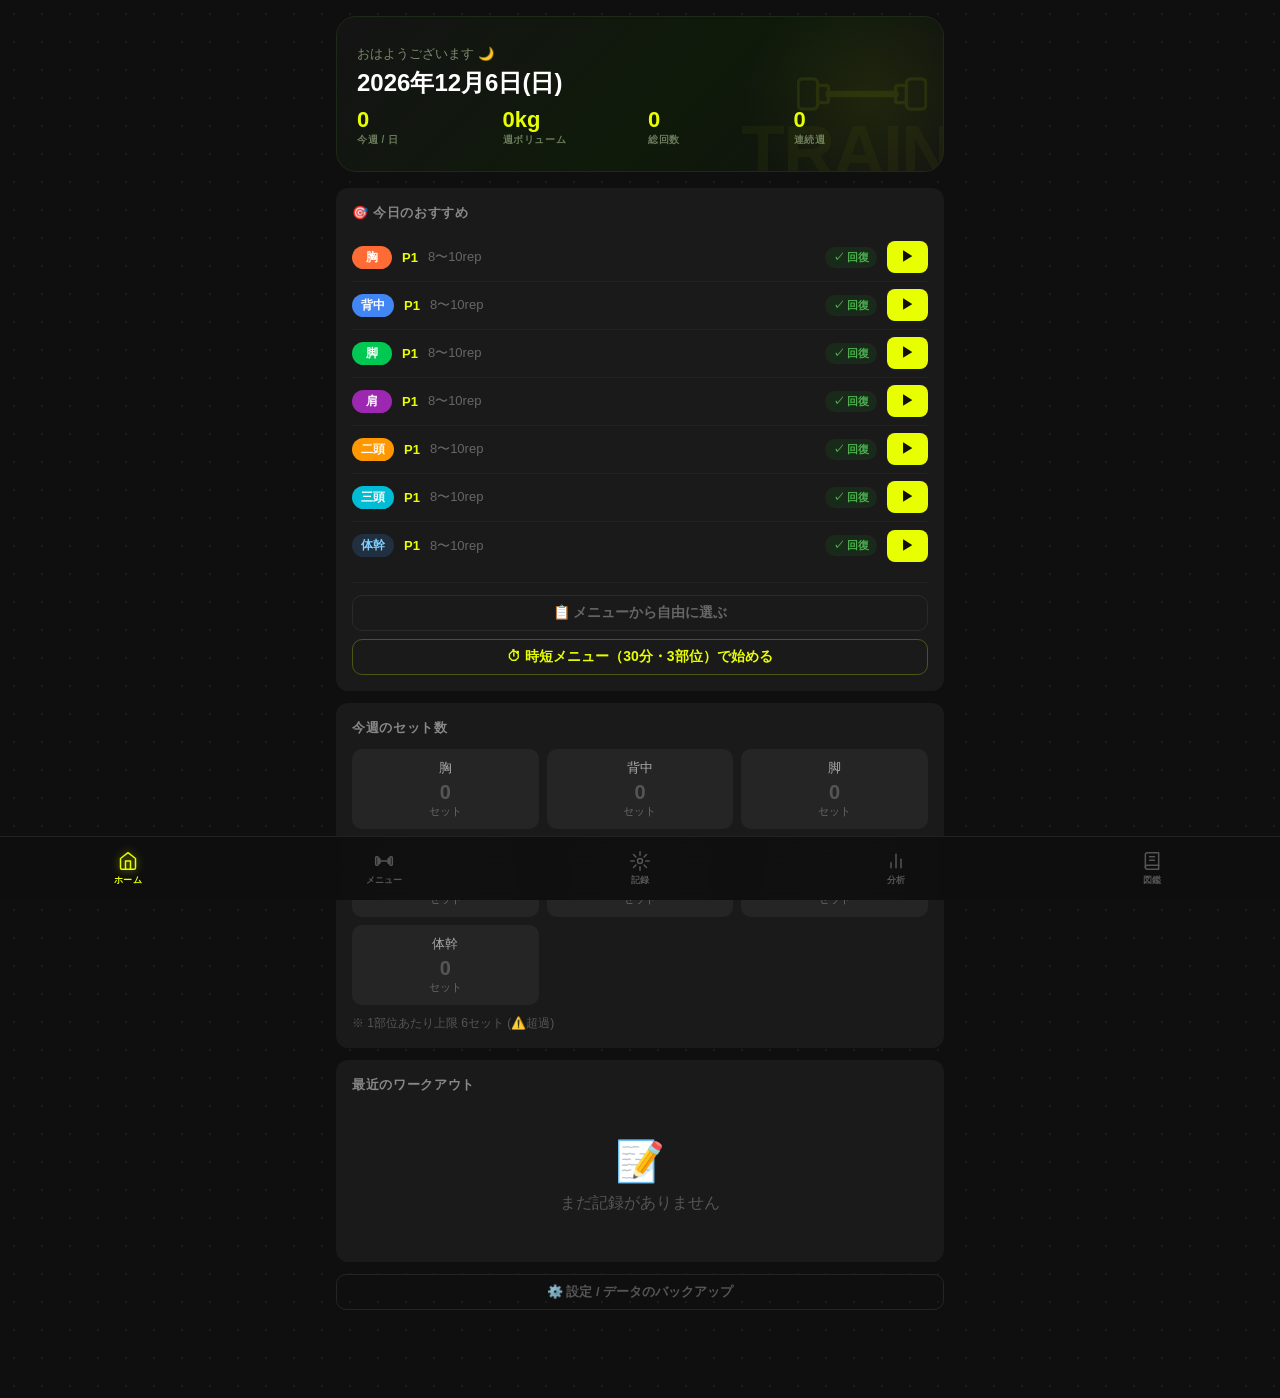
==== commit 1ac6a06e: "feat: 1RM推定・プレート計算機・ウォームアップ区別など13機能を追加 低難度9項目: 1RM推定表示／プレート計算機／ウォームアップセット区別／ 部位別ボリュームヒートマップ／連続週ストリーク" ====
--- a/index.html
+++ b/index.html
@@ -11,1060 +11,9 @@
   <link rel="manifest" href="./manifest.json" />
   <link rel="apple-touch-icon" href="./apple-touch-icon-v2.png" />
   <link rel="icon" type="image/png" sizes="192x192" href="./icon-192-v2.png" />
-  <style>
-    /* ===== RESET & BASE ===== */
-    *, *::before, *::after { box-sizing: border-box; margin: 0; padding: 0; }
-    html { font-size: 16px; -webkit-text-size-adjust: 100%; }
-    body {
-      background: #0f0f0f;
-      background-image: radial-gradient(circle, #1c1c1c 1px, transparent 1px);
-      background-size: 28px 28px;
-      color: #ffffff;
-      font-family: -apple-system, BlinkMacSystemFont, 'Hiragino Sans', 'Hiragino Kaku Gothic ProN', 'Noto Sans JP', sans-serif;
-      min-height: 100vh;
-      min-height: -webkit-fill-available;
-      overflow-x: hidden;
-      padding-bottom: 80px;
-    }
+  <link rel="stylesheet" href="./styles.css" />
+</head>
 
-    /* ===== LAYOUT ===== */
-    .screen { display: none; padding: 16px 16px 8px; max-width: 640px; margin: 0 auto; }
-    .screen.active { display: block; }
-
-    /* ===== BOTTOM NAV ===== */
-    .bottom-nav {
-      position: fixed;
-      bottom: 0; left: 0; right: 0;
-      height: 64px;
-      background: rgba(15,15,15,0.92);
-      backdrop-filter: blur(16px);
-      -webkit-backdrop-filter: blur(16px);
-      border-top: 1px solid #222;
-      display: flex;
-      z-index: 1000;
-      padding-bottom: env(safe-area-inset-bottom);
-    }
-    .nav-btn {
-      flex: 1;
-      display: flex;
-      flex-direction: column;
-      align-items: center;
-      justify-content: center;
-      gap: 3px;
-      background: none;
-      border: none;
-      color: #555;
-      cursor: pointer;
-      min-height: 48px;
-      transition: color 0.2s;
-      -webkit-tap-highlight-color: transparent;
-    }
-    .nav-btn svg { width: 20px; height: 20px; stroke: currentColor; fill: none; stroke-width: 1.8; stroke-linecap: round; stroke-linejoin: round; transition: stroke 0.2s; }
-    .nav-btn .nav-label { font-size: 9px; font-weight: 600; letter-spacing: 0.02em; }
-    .nav-btn.active { color: #e8ff00; }
-    .nav-btn.active svg { filter: drop-shadow(0 0 4px rgba(232,255,0,0.6)); }
-
-    /* ===== GUIDE (図鑑) ===== */
-    .guide-search {
-      display: flex; align-items: center; gap: 8px;
-      background: #1a1a1a; border: 1px solid #333; border-radius: 12px;
-      padding: 10px 14px; margin-bottom: 16px;
-    }
-    .guide-search input {
-      flex: 1; background: none; border: none; outline: none;
-      color: #fff; font-size: 15px;
-    }
-    .guide-search svg { width: 18px; height: 18px; stroke: #666; fill: none; stroke-width: 2; flex-shrink: 0; }
-    .guide-tabs {
-      display: flex; gap: 6px; overflow-x: auto; padding-bottom: 4px;
-      margin-bottom: 14px; scrollbar-width: none;
-    }
-    .guide-tabs::-webkit-scrollbar { display: none; }
-    .guide-tab {
-      flex-shrink: 0; padding: 5px 12px; border-radius: 20px;
-      border: 1px solid #333; background: #1a1a1a;
-      color: #888; font-size: 12px; font-weight: 600; cursor: pointer;
-      transition: all 0.2s;
-    }
-    .guide-tab.active { background: #e8ff00; color: #000; border-color: #e8ff00; }
-    .guide-card {
-      background: #1a1a1a; border: 1px solid #2a2a2a; border-radius: 14px;
-      margin-bottom: 10px; overflow: hidden;
-      transition: border-color 0.2s;
-    }
-    .guide-card-header {
-      display: flex; align-items: center; gap: 10px;
-      padding: 12px 14px; cursor: pointer;
-    }
-    .guide-card-header:active { opacity: 0.8; }
-    .guide-chevron {
-      font-size: 14px; color: #666; flex-shrink: 0;
-      transition: transform 0.2s ease;
-    }
-    .guide-phase-dot {
-      width: 10px; height: 10px; border-radius: 50%; flex-shrink: 0;
-    }
-    .guide-phase-dot.h { background: #ff4444; box-shadow: 0 0 6px rgba(255,68,68,0.6); }
-    .guide-phase-dot.m { background: #e8ff00; box-shadow: 0 0 6px rgba(232,255,0,0.6); }
-    .guide-phase-dot.l { background: #44dd88; box-shadow: 0 0 6px rgba(68,221,136,0.6); }
-    .guide-name { font-size: 14px; font-weight: 700; flex: 1; }
-    .guide-rep { font-size: 11px; color: #888; flex-shrink: 0; }
-    .guide-body {
-      display: none; padding: 0 14px 14px;
-      border-top: 1px solid #2a2a2a;
-    }
-    .guide-body.open { display: block; }
-    .guide-body-inner { padding-top: 10px; }
-    .guide-tag-row { display: flex; gap: 6px; flex-wrap: wrap; margin-bottom: 8px; }
-    .guide-tag {
-      font-size: 10px; padding: 2px 8px; border-radius: 10px;
-      background: #252525; color: #aaa; border: 1px solid #333;
-    }
-    .guide-tag.muscle { background: #1a2a1a; color: #44dd88; border-color: #2a4a2a; }
-    .guide-tag.phase  { background: #2a2a1a; color: #e8ff00; border-color: #4a4a1a; }
-    .guide-desc { font-size: 13px; color: #ccc; line-height: 1.7; }
-    .guide-tips { margin-top: 8px; }
-    .guide-tips li {
-      font-size: 12px; color: #aaa; line-height: 1.6;
-      padding-left: 12px; position: relative;
-    }
-    .guide-tips li::before { content: '▸'; position: absolute; left: 0; color: #e8ff00; font-size: 10px; top: 2px; }
-    .guide-empty { text-align: center; color: #555; padding: 40px 0; font-size: 14px; }
-
-    /* ===== CARDS ===== */
-    .card {
-      background: #1a1a1a;
-      border-radius: 12px;
-      padding: 16px;
-      margin-bottom: 12px;
-    }
-    .card-title {
-      font-size: 13px;
-      color: #888;
-      font-weight: 600;
-      text-transform: uppercase;
-      letter-spacing: 0.05em;
-      margin-bottom: 12px;
-    }
-
-    /* ===== TYPOGRAPHY ===== */
-    h1 { font-size: 24px; font-weight: 700; }
-    h2 { font-size: 20px; font-weight: 700; }
-    h3 { font-size: 17px; font-weight: 600; }
-    .text-accent { color: #e8ff00; }
-    .text-muted { color: #888; }
-    .text-warning { color: #ff4444; }
-    .text-sm { font-size: 14px; }
-    .text-xs { font-size: 12px; }
-
-    /* ===== BUTTONS ===== */
-    .btn {
-      display: inline-flex;
-      align-items: center;
-      justify-content: center;
-      gap: 8px;
-      padding: 14px 20px;
-      border-radius: 10px;
-      border: none;
-      font-size: 16px;
-      font-weight: 600;
-      cursor: pointer;
-      min-height: 48px;
-      transition: opacity 0.15s, transform 0.1s;
-      -webkit-tap-highlight-color: transparent;
-      font-family: inherit;
-    }
-    .btn:active { transform: scale(0.97); opacity: 0.85; }
-    .btn-primary {
-      background: #e8ff00;
-      color: #0f0f0f;
-      width: 100%;
-    }
-    .btn-secondary {
-      background: #2a2a2a;
-      color: #fff;
-      width: 100%;
-    }
-    .btn-success {
-      background: #00c853;
-      color: #fff;
-    }
-    .btn-danger {
-      background: #ff4444;
-      color: #fff;
-    }
-    .btn-outline {
-      background: transparent;
-      border: 1.5px solid #333;
-      color: #ccc;
-    }
-    .btn-sm {
-      padding: 8px 14px;
-      font-size: 14px;
-      min-height: 36px;
-    }
-    .btn-icon {
-      padding: 0;
-      width: 44px;
-      height: 44px;
-      border-radius: 50%;
-      background: #2a2a2a;
-      font-size: 18px;
-    }
-
-    /* ===== VIDEO BUTTON ===== */
-    .btn-video {
-      display: inline-flex;
-      align-items: center;
-      gap: 3px;
-      background: rgba(255,0,0,0.10);
-      border: 1px solid rgba(255,80,80,0.30);
-      color: #ff5555;
-      border-radius: 6px;
-      padding: 3px 9px;
-      font-size: 11px;
-      font-weight: 600;
-      cursor: pointer;
-      flex-shrink: 0;
-      white-space: nowrap;
-      text-decoration: none;
-      min-height: 26px;
-      -webkit-tap-highlight-color: transparent;
-      transition: background 0.15s;
-    }
-    .btn-video:active { background: rgba(255,0,0,0.22); }
-
-    /* ===== BADGES ===== */
-    .badge {
-      display: inline-block;
-      padding: 3px 9px;
-      border-radius: 100px;
-      font-size: 12px;
-      font-weight: 600;
-    }
-    .badge-chest    { background: #ff6b35; color: #fff; }
-    .badge-back     { background: #4285f4; color: #fff; }
-    .badge-legs     { background: #00c853; color: #fff; }
-    .badge-shoulders{ background: #9c27b0; color: #fff; }
-    .badge-biceps   { background: #ff9800; color: #fff; }
-    .badge-triceps  { background: #00bcd4; color: #fff; }
-    .badge-core    { background: #203040; color: #80cfff; }
-
-    /* ===== FORM ELEMENTS ===== */
-    input[type="number"], input[type="text"] {
-      background: #252525;
-      border: 1.5px solid #333;
-      border-radius: 8px;
-      color: #fff;
-      font-size: 17px;
-      font-weight: 600;
-      padding: 10px 12px;
-      text-align: center;
-      min-height: 48px;
-      width: 100%;
-      font-family: inherit;
-      -webkit-appearance: none;
-    }
-    input[type="number"]:focus, input[type="text"]:focus {
-      outline: none;
-      border-color: #e8ff00;
-    }
-    input[type="number"]::-webkit-inner-spin-button,
-    input[type="number"]::-webkit-outer-spin-button { opacity: 0; }
-
-    /* ===== DIVIDER ===== */
-    .divider { height: 1px; background: #2a2a2a; margin: 12px 0; }
-
-    /* ===== FLEXBOX UTILS ===== */
-    .flex { display: flex; }
-    .flex-col { flex-direction: column; }
-    .items-center { align-items: center; }
-    .justify-between { justify-content: space-between; }
-    .justify-center { justify-content: center; }
-    .gap-8 { gap: 8px; }
-    .gap-12 { gap: 12px; }
-    .gap-16 { gap: 16px; }
-    .flex-1 { flex: 1; }
-    .w-full { width: 100%; }
-
-    /* ===== SPACING ===== */
-    .mt-4 { margin-top: 4px; }
-    .mt-8 { margin-top: 8px; }
-    .mt-12 { margin-top: 12px; }
-    .mt-16 { margin-top: 16px; }
-    .mb-4 { margin-bottom: 4px; }
-    .mb-8 { margin-bottom: 8px; }
-    .mb-12 { margin-bottom: 12px; }
-
-    /* ===== PAGE HEADER ===== */
-    .page-header { margin-bottom: 20px; }
-    .page-header .greeting { font-size: 14px; color: #888; margin-bottom: 4px; }
-    .page-header .date-str { font-size: 28px; font-weight: 800; color: #e8ff00; line-height: 1.1; }
-
-    /* ===== HERO SECTION ===== */
-    .hero-section {
-      position: relative;
-      overflow: hidden;
-      background: linear-gradient(135deg, #141414 0%, #0f1a0a 55%, #111 100%);
-      border-radius: 20px;
-      padding: 28px 20px 24px;
-      margin-bottom: 16px;
-      border: 1px solid #1e2a18;
-    }
-    .hero-section::before {
-      content: '';
-      position: absolute;
-      top: -30%;
-      right: -10%;
-      width: 260px;
-      height: 260px;
-      background: radial-gradient(circle, rgba(232,255,0,0.07) 0%, transparent 70%);
-      pointer-events: none;
-    }
-    .hero-section::after {
-      content: 'TRAIN';
-      position: absolute;
-      right: -8px;
-      bottom: -16px;
-      font-size: 72px;
-      font-weight: 900;
-      color: #e8ff00;
-      opacity: 0.04;
-      letter-spacing: -2px;
-      user-select: none;
-      pointer-events: none;
-      line-height: 1;
-    }
-    .hero-greeting { font-size: 13px; color: #7a8a6a; margin-bottom: 6px; font-weight: 500; }
-    .hero-date { font-size: 24px; font-weight: 800; color: #fff; line-height: 1.15; margin-bottom: 12px; }
-    .hero-dumbbell {
-      position: absolute;
-      right: 16px;
-      top: 50%;
-      transform: translateY(-50%);
-      width: 130px;
-      opacity: 0.08;
-      pointer-events: none;
-    }
-    .hero-stats { display: flex; gap: 16px; }
-    .hero-stat { flex: 1; }
-    .hero-stat-val { font-size: 22px; font-weight: 800; color: #e8ff00; line-height: 1; margin-bottom: 2px; }
-    .hero-stat-label { font-size: 10px; color: #6a7a5a; font-weight: 600; text-transform: uppercase; letter-spacing: 0.06em; }
-
-    /* ===== GLOW BUTTON ===== */
-    .btn-glow {
-      box-shadow: 0 0 24px rgba(232,255,0,0.22), 0 4px 16px rgba(0,0,0,0.5);
-      position: relative;
-      overflow: hidden;
-    }
-    .btn-glow::after {
-      content: '';
-      position: absolute;
-      top: 0; left: -100%;
-      width: 60%;
-      height: 100%;
-      background: linear-gradient(90deg, transparent, rgba(255,255,255,0.15), transparent);
-      animation: btnShimmer 3s infinite;
-    }
-    @keyframes btnShimmer {
-      0%   { left: -100%; }
-      60%  { left: 150%; }
-      100% { left: 150%; }
-    }
-
-    /* ===== QUICK STATS ROW ===== */
-    .quick-stats {
-      display: grid;
-      grid-template-columns: repeat(3, 1fr);
-      gap: 8px;
-      margin-bottom: 12px;
-    }
-    .qs-card {
-      background: #141414;
-      border: 1px solid #202020;
-      border-radius: 12px;
-      padding: 12px 8px;
-      text-align: center;
-    }
-    .qs-val { font-size: 20px; font-weight: 800; color: #e8ff00; line-height: 1; }
-    .qs-label { font-size: 10px; color: #555; margin-top: 4px; font-weight: 600; text-transform: uppercase; letter-spacing: 0.05em; }
-
-    /* ===== HOME TAB ===== */
-    .weekly-grid {
-      display: grid;
-      grid-template-columns: repeat(3, 1fr);
-      gap: 8px;
-    }
-    .weekly-cell {
-      background: #252525;
-      border-radius: 10px;
-      padding: 10px 8px;
-      text-align: center;
-    }
-    .weekly-cell .part-name { font-size: 13px; color: #aaa; margin-bottom: 4px; }
-    .weekly-cell .set-count { font-size: 20px; font-weight: 800; }
-    .weekly-cell .set-label { font-size: 11px; color: #666; }
-    .weekly-cell.warn .set-count { color: #ff4444; }
-    .weekly-cell.ok   .set-count { color: #e8ff00; }
-    .weekly-cell.zero .set-count { color: #555; }
-
-    .history-item {
-      padding: 12px 0;
-      border-bottom: 1px solid #222;
-    }
-    .history-item:last-child { border-bottom: none; padding-bottom: 0; }
-    .history-item .hist-date { font-size: 12px; color: #666; }
-    .history-item .hist-title { font-size: 15px; font-weight: 600; margin: 2px 0; color: #fff; }
-    .history-item .hist-meta { font-size: 12px; color: #555; margin-top: 2px; }
-
-    /* ===== MENU TAB ===== */
-    .split-selector {
-      display: flex;
-      gap: 8px;
-      margin-bottom: 16px;
-    }
-    .split-btn {
-      flex: 1;
-      padding: 12px 8px;
-      background: #252525;
-      border: 2px solid #333;
-      border-radius: 10px;
-      color: #aaa;
-      font-size: 15px;
-      font-weight: 700;
-      cursor: pointer;
-      text-align: center;
-      min-height: 48px;
-      transition: all 0.2s;
-      font-family: inherit;
-      -webkit-tap-highlight-color: transparent;
-    }
-    .split-btn.active {
-      background: #e8ff001a;
-      border-color: #e8ff00;
-      color: #e8ff00;
-    }
-
-    .day-card {
-      background: #1a1a1a;
-      border-radius: 12px;
-      margin-bottom: 12px;
-      overflow: hidden;
-    }
-    .day-header {
-      display: flex;
-      align-items: center;
-      justify-content: space-between;
-      padding: 16px;
-      cursor: pointer;
-      -webkit-tap-highlight-color: transparent;
-    }
-    .day-header .day-label {
-      font-size: 18px;
-      font-weight: 800;
-      color: #e8ff00;
-    }
-    .day-header .day-parts {
-      font-size: 14px;
-      color: #aaa;
-      flex: 1;
-      margin-left: 12px;
-    }
-    .day-header .chevron { color: #666; font-size: 16px; transition: transform 0.2s; }
-    .day-card.expanded .chevron { transform: rotate(180deg); }
-    .day-body {
-      display: none;
-      padding: 0 16px 16px;
-      border-top: 1px solid #2a2a2a;
-    }
-    .day-card.expanded .day-body { display: block; }
-
-    .exercise-row {
-      display: flex;
-      align-items: center;
-      justify-content: space-between;
-      padding: 8px 0;
-      border-bottom: 1px solid #222;
-    }
-    .exercise-row:last-of-type { border-bottom: none; }
-    .exercise-row .ex-name { font-size: 15px; font-weight: 500; }
-    .exercise-row .ex-meta { font-size: 12px; color: #666; margin-top: 2px; }
-
-    /* ===== RECORD TAB ===== */
-    .session-header {
-      display: flex;
-      align-items: center;
-      justify-content: space-between;
-      margin-bottom: 16px;
-    }
-    .volume-display {
-      background: #1a1a1a;
-      border-radius: 12px;
-      padding: 12px 16px;
-      margin-bottom: 12px;
-      display: flex;
-      align-items: center;
-      justify-content: space-between;
-    }
-    .volume-display .vol-label { font-size: 13px; color: #888; }
-    .volume-display .vol-value { font-size: 24px; font-weight: 800; color: #e8ff00; }
-    .volume-display .vol-unit { font-size: 13px; color: #888; }
-
-    .set-warnings {
-      display: flex;
-      flex-wrap: wrap;
-      gap: 6px;
-      margin-bottom: 12px;
-    }
-    .set-warn-chip {
-      padding: 4px 10px;
-      border-radius: 100px;
-      font-size: 12px;
-      font-weight: 600;
-      background: #ff44441a;
-      color: #ff4444;
-      border: 1px solid #ff444433;
-    }
-
-    .exercise-card {
-      background: #1a1a1a;
-      border-radius: 12px;
-      padding: 14px;
-      margin-bottom: 12px;
-    }
-    .exercise-card .ex-card-header {
-      display: flex;
-      align-items: center;
-      justify-content: space-between;
-      margin-bottom: 10px;
-    }
-    .exercise-card .ex-card-name { font-size: 17px; font-weight: 700; }
-    .exercise-card .prev-weight {
-      font-size: 13px;
-      color: #666;
-      margin-bottom: 10px;
-    }
-
-    .set-row {
-      display: flex;
-      align-items: center;
-      gap: 8px;
-      margin-bottom: 8px;
-      padding: 8px;
-      background: #252525;
-      border-radius: 8px;
-    }
-    .set-row.completed {
-      background: #00c85315;
-      border: 1px solid #00c85330;
-    }
-    .set-num {
-      font-size: 13px;
-      color: #666;
-      font-weight: 700;
-      min-width: 34px;
-      text-align: center;
-    }
-    .set-row .x-sep { color: #666; font-size: 15px; font-weight: 600; }
-    .weight-input { width: 78px !important; min-width: 78px; }
-    .rep-input { width: 60px !important; min-width: 60px; }
-    .set-done-btn {
-      min-width: 44px;
-      width: 44px;
-      height: 44px;
-      border-radius: 50%;
-      border: 2px solid #333;
-      background: #252525;
-      color: #666;
-      font-size: 18px;
-      cursor: pointer;
-      display: flex;
-      align-items: center;
-      justify-content: center;
-      transition: all 0.2s;
-      flex-shrink: 0;
-      -webkit-tap-highlight-color: transparent;
-      font-family: inherit;
-    }
-    .set-done-btn.done {
-      background: #00c853;
-      border-color: #00c853;
-      color: #fff;
-    }
-
-    .add-set-btn {
-      display: flex;
-      align-items: center;
-      justify-content: center;
-      gap: 6px;
-      padding: 8px;
-      width: 100%;
-      background: #252525;
-      border: 1.5px dashed #333;
-      border-radius: 8px;
-      color: #666;
-      font-size: 14px;
-      cursor: pointer;
-      margin-top: 4px;
-      min-height: 40px;
-      font-family: inherit;
-      -webkit-tap-highlight-color: transparent;
-    }
-    .add-set-btn:active { opacity: 0.7; }
-
-    /* ===== REST-PAUSE ===== */
-    .rp-toggle-btn {
-      width: 32px; height: 32px; border-radius: 50%;
-      border: 1.5px solid #333; background: #1f1f1f;
-      color: #666; font-size: 14px; cursor: pointer;
-      display: flex; align-items: center; justify-content: center;
-      flex-shrink: 0;
-      -webkit-tap-highlight-color: transparent;
-      transition: all 0.2s;
-    }
-    .rp-toggle-btn.active {
-      background: #ff6b6b22; border-color: #ff6b6b;
-      color: #ff6b6b; box-shadow: 0 0 8px #ff6b6b55;
-    }
-    .rp-panel {
-      background: #1f1410; border: 1px solid #ff6b6b33;
-      border-radius: 8px; padding: 10px 12px; margin-top: 6px;
-    }
-    .rp-panel-title {
-      font-size: 11px; color: #ff6b6b; font-weight: 700;
-      letter-spacing: 0.05em; margin-bottom: 6px;
-      display: flex; justify-content: space-between; align-items: center;
-    }
-    .rp-mini-row { display: flex; gap: 6px; flex-wrap: wrap; align-items: center; }
-    .rp-mini-input {
-      width: 48px !important; min-width: 48px;
-      padding: 6px 4px !important; min-height: 38px !important;
-      font-size: 14px !important; text-align: center;
-    }
-    .rp-mini-label {
-      font-size: 10px; color: #666; font-weight: 700;
-      min-width: 14px; text-align: center;
-    }
-    .rp-add-mini {
-      width: 28px; height: 28px; border-radius: 50%;
-      background: #2a2a2a; border: 1px solid #444; color: #888;
-      cursor: pointer; font-size: 14px;
-      -webkit-tap-highlight-color: transparent;
-    }
-    .rp-summary {
-      font-size: 12px; color: #ff8888; margin-top: 6px; font-weight: 600;
-    }
-    /* ===== MINI TIMER (rest-pause 15s) ===== */
-    .mini-timer {
-      position: fixed; bottom: 84px; left: 50%;
-      transform: translateX(-50%) translateY(20px);
-      background: linear-gradient(135deg, #ff6b6b, #ff4444);
-      color: #fff; padding: 10px 18px;
-      border-radius: 100px;
-      font-size: 14px; font-weight: 800;
-      opacity: 0; transition: all 0.3s;
-      z-index: 2900; pointer-events: none;
-      box-shadow: 0 4px 16px rgba(255,107,107,0.5);
-      display: flex; align-items: center; gap: 8px;
-    }
-    .mini-timer.show {
-      opacity: 1; transform: translateX(-50%) translateY(0);
-    }
-    .mini-timer-num { font-size: 22px; }
-
-    .no-session {
-      text-align: center;
-      padding: 48px 24px;
-    }
-    .no-session .no-icon { font-size: 56px; margin-bottom: 16px; }
-    .no-session p { color: #888; margin-bottom: 24px; font-size: 16px; line-height: 1.6; }
-
-    /* ===== TIMER OVERLAY ===== */
-    .timer-overlay {
-      position: fixed;
-      inset: 0;
-      background: rgba(0,0,0,0.93);
-      z-index: 2000;
-      display: none;
-      flex-direction: column;
-      align-items: center;
-      justify-content: center;
-      gap: 24px;
-    }
-    .timer-overlay.active { display: flex; }
-    .timer-title { font-size: 18px; color: #888; font-weight: 600; }
-    .timer-exercise { font-size: 16px; color: #aaa; text-align: center; padding: 0 24px; }
-
-    .timer-ring-wrap {
-      position: relative;
-      width: 220px;
-      height: 220px;
-    }
-    .timer-ring-wrap svg { transform: rotate(-90deg); }
-    .timer-ring-bg { stroke: #2a2a2a; }
-    .timer-ring-fg {
-      stroke: #e8ff00;
-      stroke-linecap: round;
-      transition: stroke-dashoffset 1s linear;
-    }
-    .timer-count {
-      position: absolute;
-      inset: 0;
-      display: flex;
-      flex-direction: column;
-      align-items: center;
-      justify-content: center;
-    }
-    .timer-seconds { font-size: 62px; font-weight: 900; color: #e8ff00; line-height: 1; }
-    .timer-label { font-size: 14px; color: #888; margin-top: 4px; }
-
-    .timer-controls { display: flex; gap: 12px; }
-    .timer-duration-btns { display: flex; gap: 8px; }
-    .timer-dur-btn {
-      padding: 8px 16px;
-      background: #252525;
-      border: 1.5px solid #333;
-      border-radius: 8px;
-      color: #aaa;
-      font-size: 14px;
-      font-weight: 600;
-      cursor: pointer;
-      font-family: inherit;
-      -webkit-tap-highlight-color: transparent;
-    }
-    .timer-dur-btn.active { border-color: #e8ff00; color: #e8ff00; background: #e8ff0012; }
-
-    /* ===== ANALYSIS TAB ===== */
-    .chart-wrap {
-      position: relative;
-      width: 100%;
-      height: 200px;
-      margin-top: 8px;
-    }
-    canvas { border-radius: 8px; }
-
-    .pr-item {
-      display: flex;
-      align-items: center;
-      justify-content: space-between;
-      padding: 10px 0;
-      border-bottom: 1px solid #2a2a2a;
-    }
-    .pr-item:last-child { border-bottom: none; }
-    .pr-item .pr-name { font-size: 15px; }
-    .pr-item .pr-val { font-size: 15px; font-weight: 700; color: #e8ff00; }
-
-    .freq-bar-wrap { margin-top: 4px; }
-    /* ===== INTENSITY MODAL ===== */
-    .intensity-modal {
-      display: none;
-      position: fixed;
-      inset: 0;
-      background: rgba(0,0,0,0.85);
-      z-index: 2000;
-      align-items: flex-end;
-      justify-content: center;
-    }
-    .intensity-modal.active { display: flex; }
-    .intensity-sheet {
-      background: #1a1a1a;
-      border-radius: 20px 20px 0 0;
-      padding: 24px 20px 40px;
-      width: 100%;
-      max-width: 640px;
-    }
-    .intensity-title {
-      font-size: 18px;
-      font-weight: 700;
-      margin-bottom: 6px;
-    }
-    .intensity-subtitle {
-      font-size: 13px;
-      color: #888;
-      margin-bottom: 20px;
-    }
-    .intensity-cards {
-      display: flex;
-      flex-direction: column;
-      gap: 10px;
-      margin-bottom: 16px;
-    }
-    .intensity-card {
-      background: #252525;
-      border: 2px solid transparent;
-      border-radius: 12px;
-      padding: 14px 16px;
-      cursor: pointer;
-      display: flex;
-      align-items: center;
-      gap: 14px;
-      transition: border-color 0.15s, background 0.15s;
-      -webkit-tap-highlight-color: transparent;
-    }
-    .intensity-card.selected { background: #1e1e2a; }
-    .intensity-card .ic-emoji { font-size: 28px; }
-    .intensity-card .ic-body  { flex: 1; }
-    .intensity-card .ic-label { font-size: 16px; font-weight: 700; }
-    .intensity-card .ic-desc  { font-size: 13px; color: #888; margin-top: 2px; }
-    .intensity-card .ic-rep   { font-size: 13px; font-weight: 600; margin-top: 4px; }
-    .intensity-card .ic-weights { font-size: 12px; color: #666; margin-top: 3px; }
-
-    /* ===== INTENSITY BADGE (記録タブ) ===== */
-    .intensity-badge {
-      display: inline-flex;
-      align-items: center;
-      gap: 4px;
-      padding: 3px 10px;
-      border-radius: 20px;
-      font-size: 12px;
-      font-weight: 700;
-      margin-bottom: 12px;
-    }
-
-    /* ===== CALENDAR ===== */
-    .cal-header {
-      display: flex;
-      align-items: center;
-      justify-content: space-between;
-      margin-bottom: 12px;
-    }
-    .cal-month-label { font-size: 16px; font-weight: 700; }
-    .cal-nav-btn {
-      background: #252525;
-      border: none;
-      color: #fff;
-      width: 36px; height: 36px;
-      border-radius: 8px;
-      font-size: 18px;
-      cursor: pointer;
-      display: flex; align-items: center; justify-content: center;
-    }
-    .cal-grid {
-      display: grid;
-      grid-template-columns: repeat(7, 1fr);
-      gap: 4px;
-    }
-    .cal-day-label {
-      text-align: center;
-      font-size: 11px;
-      color: #555;
-      padding-bottom: 4px;
-      font-weight: 600;
-    }
-    .cal-day {
-      aspect-ratio: 1;
-      display: flex;
-      align-items: center;
-      justify-content: center;
-      border-radius: 8px;
-      font-size: 13px;
-      font-weight: 600;
-      cursor: pointer;
-      background: #252525;
-      color: #ccc;
-      border: 1.5px solid transparent;
-      transition: background 0.15s;
-      -webkit-tap-highlight-color: transparent;
-    }
-    .cal-day.today { border-color: #e8ff00; color: #e8ff00; }
-    .cal-day.rest  { background: #3a1a1a; color: #ff4444; text-decoration: line-through; }
-    .cal-day.trained { background: #1a2a1a; color: #4caf50; }
-    .cal-day.trained.rest { background: #3a1a1a; color: #ff4444; }
-    .cal-day.empty { background: none; cursor: default; }
-    .cal-legend {
-      display: flex; gap: 16px; margin-top: 10px;
-      font-size: 12px; color: #888;
-      flex-wrap: wrap;
-    }
-    .cal-legend span { display: flex; align-items: center; gap: 4px; }
-    .legend-dot {
-      width: 10px; height: 10px; border-radius: 50%;
-      display: inline-block;
-    }
-    .advice-box {
-      background: #1a2030;
-      border-left: 3px solid #e8ff00;
-      border-radius: 8px;
-      padding: 12px 14px;
-      font-size: 14px;
-      line-height: 1.6;
-      margin-bottom: 12px;
-    }
-    .advice-box .advice-title {
-      font-size: 12px; color: #888; margin-bottom: 4px; font-weight: 600;
-    }
-
-    .freq-bar-row { margin-bottom: 8px; }
-    .freq-bar-row .freq-label {
-      display: flex;
-      justify-content: space-between;
-      font-size: 13px;
-      color: #aaa;
-      margin-bottom: 4px;
-    }
-    .freq-bar-track {
-      height: 8px;
-      background: #252525;
-      border-radius: 4px;
-      overflow: hidden;
-    }
-    .freq-bar-fill {
-      height: 100%;
-      border-radius: 4px;
-      background: #e8ff00;
-      transition: width 0.5s;
-    }
-
-    .session-hist-item {
-      padding: 12px 0;
-      border-bottom: 1px solid #2a2a2a;
-    }
-    .session-hist-item:last-child { border-bottom: none; }
-    .session-hist-item .sh-date { font-size: 12px; color: #666; }
-    .session-hist-item .sh-title { font-size: 15px; font-weight: 600; margin: 2px 0; }
-    .session-hist-item .sh-meta { font-size: 13px; color: #888; }
-
-    /* ===== ADD EXERCISE MODAL ===== */
-    .modal-overlay {
-      position: fixed;
-      inset: 0;
-      background: rgba(0,0,0,0.8);
-      z-index: 1500;
-      display: none;
-      align-items: flex-end;
-    }
-    .modal-overlay.active { display: flex; }
-    .modal-sheet {
-      background: #1a1a1a;
-      border-radius: 20px 20px 0 0;
-      padding: 20px 16px 32px;
-      width: 100%;
-      max-height: 80vh;
-      overflow-y: auto;
-    }
-    .modal-handle {
-      width: 40px;
-      height: 4px;
-      background: #333;
-      border-radius: 2px;
-      margin: 0 auto 16px;
-    }
-    .modal-title { font-size: 18px; font-weight: 700; margin-bottom: 16px; }
-    .ex-select-list { display: flex; flex-direction: column; gap: 4px; }
-    .ex-select-item {
-      display: flex;
-      align-items: center;
-      justify-content: space-between;
-      padding: 13px 12px;
-      background: #252525;
-      border-radius: 8px;
-      cursor: pointer;
-      -webkit-tap-highlight-color: transparent;
-    }
-    .ex-select-item:active { opacity: 0.7; }
-    .ex-select-item .esi-name { font-size: 15px; font-weight: 500; }
-    .ex-select-item .esi-meta { font-size: 12px; color: #666; margin-top: 2px; }
-
-    /* ===== TOAST ===== */
-    .toast {
-      position: fixed;
-      bottom: 80px;
-      left: 50%;
-      transform: translateX(-50%) translateY(20px);
-      background: #333;
-      color: #fff;
-      padding: 10px 20px;
-      border-radius: 100px;
-      font-size: 14px;
-      font-weight: 600;
-      opacity: 0;
-      transition: all 0.3s;
-      z-index: 3000;
-      white-space: nowrap;
-      pointer-events: none;
-    }
-    .toast.show {
-      opacity: 1;
-      transform: translateX(-50%) translateY(0);
-    }
-    .pr-toast {
-      position: fixed;
-      top: 60px;
-      left: 50%;
-      transform: translateX(-50%) translateY(-20px);
-      background: linear-gradient(135deg, #b8950a, #e8ff00);
-      color: #0f0f0f;
-      padding: 12px 24px;
-      border-radius: 100px;
-      font-size: 15px;
-      font-weight: 800;
-      opacity: 0;
-      transition: all 0.35s cubic-bezier(0.34, 1.56, 0.64, 1);
-      z-index: 3100;
-      pointer-events: none;
-      box-shadow: 0 4px 20px rgba(232,255,0,0.4);
-      white-space: nowrap;
-    }
-    .pr-toast.show {
-      opacity: 1;
-      transform: translateX(-50%) translateY(0);
-    }
-
-    /* ===== EMPTY STATE ===== */
-    .empty-state {
-      text-align: center;
-      padding: 32px 16px;
-      color: #555;
-    }
-    .empty-state .es-icon { font-size: 40px; margin-bottom: 8px; }
-
-    /* ===== SCROLLBAR ===== */
-    ::-webkit-scrollbar { width: 4px; }
-    ::-webkit-scrollbar-track { background: transparent; }
-    ::-webkit-scrollbar-thumb { background: #333; border-radius: 2px; }
-
-    /* ===== SPLIT SELECTOR (UL対応 2行) ===== */
-    .split-selector { flex-wrap: wrap; }
-    .split-btn { flex: 1 0 calc(33% - 6px); min-width: 72px; font-size: 13px; padding: 10px 4px; }
-
-    /* ===== DATE INPUT ===== */
-    input[type="date"] {
-      background: #252525;
-      border: 1.5px solid #333;
-      border-radius: 8px;
-      color: #fff;
-      font-size: 15px;
-      padding: 10px 12px;
-      min-height: 48px;
-      width: 100%;
-      font-family: inherit;
-      -webkit-appearance: none;
-      color-scheme: dark;
-    }
-    input[type="date"]:focus { outline: none; border-color: #e8ff00; }
-
-    /* ===== RPE BADGE ===== */
-    .rpe-badge {
-      background: #2a2a2a;
-      color: #aaa;
-      font-size: 10px;
-      font-weight: 700;
-      padding: 2px 7px;
-      border-radius: 4px;
-      letter-spacing: 0.03em;
-    }
-
-    /* ===== PHASE BANNER ===== */
-    .phase-banner {
-      border-radius: 12px;
-      padding: 12px 16px;
-      margin-bottom: 12px;
-      display: flex;
-      align-items: center;
-      gap: 10px;
-    }
-  </style>
-</head>
 <body>
 
 <!-- ====== SCREENS ====== -->
@@ -1123,8 +72,7 @@
   </div>
 </div>
 
-<!-- ====== ADD EXERCISE MODAL ====== -->
-<!-- 強度選択モーダル -->
+<!-- ====== INTENSITY MODAL ====== -->
 <div class="intensity-modal" id="intensityModal">
   <div class="intensity-sheet">
     <div class="intensity-title">マンデルブロ・トレーニング</div>
@@ -1136,6 +84,7 @@
   </div>
 </div>
 
+<!-- ====== ADD EXERCISE MODAL ====== -->
 <div class="modal-overlay" id="addExModal" onclick="closeAddExModal(event)">
   <div class="modal-sheet">
     <div class="modal-handle"></div>
@@ -1173,9 +122,17 @@
     <button class="btn btn-primary btn-sm" onclick="saveBIG3Settings()" style="margin-bottom:16px;">✓ BIG3・開始日を保存</button>
 
     <div class="divider"></div>
+    <div style="font-size:14px;font-weight:700;margin-bottom:6px;margin-top:16px;">⚖️ 今日の体重</div>
+    <div style="display:flex;gap:8px;margin-bottom:16px;">
+      <input type="number" id="bodyweight-input" placeholder="kg" min="0" step="0.1" style="flex:1;font-size:15px;">
+      <button class="btn btn-primary btn-sm" onclick="saveBodyWeightToday()">保存</button>
+    </div>
+
+    <div class="divider"></div>
     <div style="margin-bottom:8px;font-size:13px;color:#888;">データのバックアップ・復元ができます</div>
     <div style="display:flex;flex-direction:column;gap:10px;margin-top:8px;">
-      <button class="btn btn-primary" onclick="exportData()">📥 データをエクスポート</button>
+      <button class="btn btn-primary" onclick="exportData()">📥 データをエクスポート（JSON）</button>
+      <button class="btn btn-outline" onclick="exportDataCSV()">📊 履歴をCSVで書き出す</button>
       <button class="btn btn-secondary" onclick="document.getElementById('importFile').click()">📤 データをインポート</button>
       <input type="file" id="importFile" accept="application/json" style="display:none" onchange="importData(event)">
       <div class="divider"></div>
@@ -1186,6 +143,22 @@
       エクスポートしたJSONは大切に保管してください。<br>
       機種変更時はこのファイルで復元できます。
     </div>
+  </div>
+</div>
+
+<!-- ====== PLATE CALCULATOR MODAL ====== -->
+<div class="modal-overlay" id="plateModal" onclick="closePlateModal(event)">
+  <div class="modal-sheet" onclick="event.stopPropagation()">
+    <div class="modal-handle"></div>
+    <div class="modal-title">🔢 プレート計算機</div>
+    <div style="font-size:12px;color:#888;margin-bottom:12px;line-height:1.6;">
+      バーベル種目用（20kgバー前提）。ダンベル・マシン種目には使えません。
+    </div>
+    <input type="number" id="plateTargetInput" placeholder="合計重量 (kg)" min="0" step="2.5"
+      oninput="updatePlateCalc()"
+      style="width:100%;background:#1c1c1c;color:#eee;border:1px solid #333;border-radius:10px;padding:12px;font-size:16px;margin-bottom:14px;box-sizing:border-box;-webkit-appearance:none;appearance:none;">
+    <div id="plateResult"></div>
+    <button class="btn btn-outline" style="width:100%;margin-top:16px;" onclick="closePlateModal()">閉じる</button>
   </div>
 </div>
 
@@ -1209,3055 +182,11 @@
   <span>⚡ レスト休憩</span><span class="mini-timer-num" id="mini-timer-num">20</span><span style="font-size:11px;">秒</span>
 </div>
 
-<script>
-// ============================================================
-//  DATA & CONSTANTS
-// ============================================================
+<script src="./js/state.js"></script>
+<script src="./js/exercises.js"></script>
+<script src="./js/record.js"></script>
+<script src="./js/analysis.js"></script>
+<script src="./js/app.js"></script>
 
-const BODY_PARTS = {
-  chest:     { label: '胸',   badge: 'badge-chest' },
-  back:      { label: '背中', badge: 'badge-back' },
-  legs:      { label: '脚',   badge: 'badge-legs' },
-  shoulders: { label: '肩',   badge: 'badge-shoulders' },
-  biceps:    { label: '二頭', badge: 'badge-biceps' },
-  triceps:   { label: '三頭', badge: 'badge-triceps' },
-  core:      { label: '体幹', badge: 'badge-core' }
-};
-
-// t: RPEタグ ['h'=高重量, 'm'=中重量, 'l'=低重量]  bilateral: 左右別記録
-const EXERCISES = {
-  chest: [
-    // ── 高重量 Phase2: レストポーズ法 Max90-95% ──
-    { name: 'ベンチプレス',                        rec: 5,  t: ['h'] },
-    { name: 'ニュートラルGインクラインダンベルプレス', rec: 5,  t: ['h'] },
-    // ── 中重量 Phase1: 8-10rep ──
-    { name: 'ダンベルプレス',                      rec: 10, t: ['m'] },
-    { name: 'インクラインダンベルプレス',            rec: 10, t: ['m'] },
-    { name: 'インクラインベンチプレス',              rec: 10, t: ['m'] },
-    { name: 'ディップス',                          rec: 10, t: ['m'] },
-    { name: 'インクラインダンベルフライ',            rec: 10, t: ['m'] },
-    // ── 低重量 Phase3: 20-30rep ──
-    { name: 'ダンベルフライ',                      rec: 25, t: ['l'] },
-    { name: 'ケーブルクロスオーバー',               rec: 25, t: ['l'] },
-    { name: 'ペックデックフライ',                   rec: 25, t: ['l'] },
-  ],
-  back: [
-    // ── 高重量 Phase2: レストポーズ・ネガティブ ──
-    { name: 'トップサイドデッドリフト(重)',          rec: 5,  t: ['h'] },
-    { name: 'ネガティブオンリーチンニング',          rec: 6,  t: ['h'] },
-    { name: 'ネガティブオンリースターナムチンニング', rec: 6,  t: ['h'] },
-    { name: 'ネガティブオンリー肩甲下筋チンニング',  rec: 6,  t: ['h'] },
-    { name: 'ワンハンドロウイング(ネガ)',            rec: 6,  t: ['h'], bilateral: true },
-    { name: 'サポーティッドワンハンドシュラッグ',   rec: 6,  t: ['h'], bilateral: true },
-    // ── 中重量 Phase1: 6-10rep ──
-    { name: 'トップサイドデッドリフト',             rec: 7,  t: ['m'] },
-    { name: 'オーバーグリップチンニング',            rec: 10, t: ['m'] },
-    { name: 'スターナムチンニング(SSC)',             rec: 10, t: ['m'] },
-    { name: '肩甲下筋チンニング',                   rec: 7,  t: ['m'] },
-    { name: 'ベンチサポーティッドダンベルロウ',      rec: 10, t: ['m'], bilateral: true },
-    { name: 'ラウンドダンベルロウ',                 rec: 10, t: ['m'] },
-    { name: 'プーリーロウ',                         rec: 10, t: ['m'] },
-    // ── 低重量 Phase3: 20-30rep ──
-    { name: 'オーバーグリッププルダウン',            rec: 25, t: ['l'] },
-    { name: 'プーリーロウ(軽)',                     rec: 25, t: ['l'] },
-    { name: 'プローンインクラインスミスシュラッグ',  rec: 25, t: ['l'] },
-    { name: '山本スペシャルチンニング',              rec: 8,  t: ['l'] },
-  ],
-  legs: [
-    { name: 'スクワット',               rec: 10, t: ['h','m'] },
-    { name: 'ルーマニアンデッドリフト',  rec: 10, t: ['h','m'] },
-    { name: 'レッグプレス',             rec: 12, t: ['m']     },
-    { name: 'ハックスクワット',         rec: 12, t: ['m']     },
-    { name: 'ブルガリアンスクワット',   rec: 10, t: ['m','l'], bilateral: true },
-    { name: 'ワイドスクワット',         rec: 12, t: ['l','m'] },
-    { name: 'ノルディックハムカール',   rec: 8,  t: ['l','m'] },
-    { name: 'レッグカール',             rec: 12, t: ['l']     },
-    { name: 'レッグエクステンション',   rec: 15, t: ['l']     },
-    { name: 'カーフレイズ',             rec: 15, t: ['l']     }
-  ],
-  shoulders: [
-    // ── 高重量 Phase2: SSC・山本スペシャル ──
-    { name: 'SSC高重量サイドレイズ',              rec: 7,  t: ['h'],     bilateral: true },
-    { name: 'シーテッドサイドレイズ(山本SP)',      rec: 6,  t: ['h'],     bilateral: true },
-    // ── 中重量 Phase1: 6-10rep ──
-    { name: 'アーノルドプレス',                   rec: 10, t: ['m']     },
-    { name: 'ショルダープレス',                   rec: 10, t: ['m']     },
-    { name: 'インクラインサイドレイズ',            rec: 8,  t: ['m'],     bilateral: true },
-    { name: 'インクラインフロントレイズ',          rec: 10, t: ['m'],     bilateral: true },
-    { name: 'スミスRGフロントプレス',             rec: 10, t: ['m']     },
-    { name: 'アップライトロウ',                   rec: 10, t: ['m']     },
-    // ── 低重量 Phase3: 高rep ──
-    { name: 'ロープリアレイズ',                   rec: 15, t: ['l']     },
-    { name: 'サイドライイングリアレイズ',          rec: 15, t: ['l'],     bilateral: true },
-    { name: 'フェイスプル',                       rec: 15, t: ['l']     },
-    { name: 'サイドレイズ',                       rec: 20, t: ['l'],     bilateral: true },
-  ],
-  biceps: [
-    // ── 高重量 Phase2: 8-10rep ──
-    { name: 'ワンアームチンニング',         rec: 9,  t: ['h'], bilateral: true },
-    { name: 'ワイドグリップバーベルカール',  rec: 10, t: ['h'] },
-    // ── 中重量 Phase1: 8-12rep ──
-    { name: 'インクラインハンマーカール',    rec: 10, t: ['m'] },           // 両手同時
-    { name: 'バーベルカール',               rec: 10, t: ['m'] },
-    { name: 'ダンベルカール',               rec: 10, t: ['m'] },           // 両手同時
-    // ── 低重量 Phase3: 15-20rep (二頭筋はハイレップ向き) ──
-    { name: 'インクラインカール',            rec: 17, t: ['l'] },           // 両手同時
-    { name: 'ワンアームケーブルカール',      rec: 17, t: ['l'], bilateral: true },
-    { name: '3wayダンベルカール',           rec: 17, t: ['l'] },           // 両手同時
-    { name: 'コンセントレーションカール',    rec: 17, t: ['l'], bilateral: true },
-  ],
-  triceps: [
-    // ── 高重量 Phase2: レストポーズ・ネガティブ ──
-    { name: 'ネガティブディップス',               rec: 5,  t: ['h'] },
-    { name: 'デッドストップトライセプスプレス',   rec: 5,  t: ['h'] },
-    { name: 'インクラインプレスダウン(重)',        rec: 5,  t: ['h'] },
-    // ── 中重量 Phase1: 5-10rep ──
-    { name: 'ディップス',                        rec: 8,  t: ['m'] },
-    { name: 'プルオーバー＆エクステンション',     rec: 8,  t: ['m'] },
-    { name: 'ナローグリップベンチプレス',         rec: 10, t: ['m'] },
-    { name: 'スカルクラッシャー',                rec: 10, t: ['m'] },
-    // ── 低重量 Phase3: 20-25rep ──
-    { name: 'インクラインプレスダウン',           rec: 22, t: ['l'] },
-    { name: 'プルオーバー＆エクステンション(軽)', rec: 22, t: ['l'] },
-    { name: '自重ディップス',                    rec: 20, t: ['l'] },
-    { name: 'オーバーヘッドエクステンション',     rec: 20, t: ['l'] },
-  ],
-  core: [
-    { name: 'アブローラー',              rec: 15, t: ['m','l'] },
-    { name: 'V字シットアップ',           rec: 10, t: ['m']     },
-    { name: 'インクラインリバースクランチ',rec: 12, t: ['m','l'] },
-    { name: 'レッグレイズ',              rec: 15, t: ['l','m'] },
-    { name: 'バイシクルクランチ',        rec: 15, t: ['l']     },
-    { name: 'クランチ',                  rec: 20, t: ['l']     },
-    { name: 'プランク',                  rec: 30, t: ['l']     }
-  ]
-};
-
-// ============================================================
-//  YouTube動画リンク（確認済みVALX公式 / フォールバック: 検索リンク）
-// ============================================================
-const VIDEO_LINKS = {
-  'ベンチプレス':              'AEBhN-RWMMQ',  // ベンチプレスが伸びない人の3つの理由
-  'ナローグリップベンチプレス': 'J1uODwlXtak',  // 山本義徳直伝ナローグリップベンチプレス
-  'サイドレイズ':              'uNa3dqH8R9c',  // 山本スペシャルサイドレイズ
-  'インクラインサイドレイズ':   'tULK5sFU9p4',
-  'ショルダープレス':          'gHxKJ2P6YiM',  // バーベルショルダープレス解説
-};
-
-function getVideoUrl(name) {
-  const id = VIDEO_LINKS[name];
-  if (id) return 'https://www.youtube.com/watch?v=' + id;
-  return 'https://www.youtube.com/results?search_query=' + encodeURIComponent(name + ' 山本義徳 やり方');
-}
-
-const SPLIT_PATTERNS = {
-  // 2分割①: 従来型プッシュ/プル
-  2: [
-    { label: 'A', parts: ['chest', 'triceps', 'shoulders'] },
-    { label: 'B', parts: ['back', 'biceps', 'legs'] }
-  ],
-  // 2分割②: 山本式（胸背中腕 / 脚肩）
-  '2b': [
-    { label: 'A', parts: ['chest', 'back', 'biceps', 'triceps'] },
-    { label: 'B', parts: ['legs', 'shoulders'] }
-  ],
-  // 3分割: 山本式（胸二頭 / 背中肩三頭 / 脚）
-  3: [
-    { label: 'A', parts: ['chest', 'biceps'] },
-    { label: 'B', parts: ['back', 'shoulders', 'triceps'] },
-    { label: 'C', parts: ['legs', 'core'] }
-  ],
-  // 3分割②: 従来型
-  '3b': [
-    { label: 'A', parts: ['chest', 'triceps'] },
-    { label: 'B', parts: ['back', 'biceps'] },
-    { label: 'C', parts: ['legs', 'shoulders'] }
-  ],
-  // 4分割: 山本式（胸二頭 / 脚 / 肩三頭 / 背中体幹）
-  4: [
-    { label: 'A', parts: ['chest', 'biceps'] },
-    { label: 'B', parts: ['legs'] },
-    { label: 'C', parts: ['shoulders', 'triceps'] },
-    { label: 'D', parts: ['back', 'core'] }
-  ],
-  // Upper/Lower分割: Excelプログラム移植
-  'ul': [
-    { label: 'Upper A', parts: ['chest', 'back', 'shoulders', 'triceps', 'biceps'] },
-    { label: 'Lower A', parts: ['legs', 'core'] },
-    { label: 'Upper B', parts: ['shoulders', 'chest', 'back', 'triceps'] },
-    { label: 'Lower B', parts: ['legs', 'core'] }
-  ]
-};
-
-// 強度設定
-const INTENSITY_TYPES = {
-  medium: {
-    label:       'Phase 1（中重量）',
-    shortLabel:  'P1',
-    emoji:       '🟡',
-    desc:        '8〜10rep・標準セット',
-    note:        'マンデルブロ Phase 1 — ハイボリュームで筋肥大ベース作り',
-    repRange:    '8〜10rep',
-    recReps:     10,
-    pct:         0.80,
-    color:       '#e8ff00',
-    intervalSec: 180,
-    intervalLabel: '3分',
-    phaseNum:    1
-  },
-  heavy: {
-    label:       'Phase 2（高重量）',
-    shortLabel:  'P2',
-    emoji:       '🔴',
-    desc:        '90〜95% レストポーズ',
-    note:        'マンデルブロ Phase 2 — 神経系刺激＆ストレングス',
-    repRange:    '4〜6rep',
-    recReps:     5,
-    pct:         0.92,
-    color:       '#ff6b6b',
-    intervalSec: 300,
-    intervalLabel: '5分',
-    phaseNum:    2
-  },
-  light: {
-    label:       'Phase 3（低重量）',
-    shortLabel:  'P3',
-    emoji:       '🔵',
-    desc:        '20〜30rep・ハイレップ',
-    note:        'マンデルブロ Phase 3 — 代謝刺激＆毛細血管',
-    repRange:    '20〜30rep',
-    recReps:     22,
-    pct:         0.55,
-    color:       '#4fc3f7',
-    intervalSec: 90,
-    intervalLabel: '90秒',
-    phaseNum:    3
-  }
-};
-
-// Phase ローテーション順（1 → 2 → 3 → 1...）
-const PHASE_ROTATION = ['medium', 'heavy', 'light'];
-
-// 部位別の最後のPhaseを取得して、次に推奨するPhaseを返す
-function getRecommendedPhase(parts) {
-  if (!parts || parts.length === 0) return null;
-  const history = getHistory();
-  // 対象部位で1セットでも完了(done=true)しているセッションを探す
-  const recent = history
-    .slice()
-    .reverse()
-    .find(s => {
-      if (!s.intensity) return false;
-      return parts.some(p =>
-        (s.exercises || []).some(e =>
-          e.part === p && (e.sets || []).some(set => set.done)
-        )
-      );
-    });
-  if (!recent) return { key: 'medium', reason: '初回 — Phase 1からスタート' };
-  const lastIdx = PHASE_ROTATION.indexOf(recent.intensity);
-  if (lastIdx === -1) return { key: 'medium', reason: 'Phase 1から再開' };
-  const nextIdx = (lastIdx + 1) % PHASE_ROTATION.length;
-  const nextKey = PHASE_ROTATION[nextIdx];
-  const lastT   = INTENSITY_TYPES[recent.intensity];
-  return {
-    key:    nextKey,
-    reason: `前回 ${lastT.shortLabel}（${recent.date}） → 次は ${INTENSITY_TYPES[nextKey].shortLabel}`
-  };
-}
-
-const MAX_SETS_PER_PART      = 6;
-const REC_SETS_PER_EXERCISE  = 2;
-const REC_EX_PER_PART_MIN    = 2;
-const REC_EX_PER_PART_MAX    = 3;
-const TIMER_CIRCUMFERENCE    = 2 * Math.PI * 96; // ~603.19
-
-// ============================================================
-//  UPPER/LOWER PROGRAM DATA (Excelプログラム移植)
-// ============================================================
-
-const UL_DAYS = [
-  {
-    label: 'Upper A',
-    focus: '胸 · 背中 · 肩 · 腕',
-    exercises: [
-      { name: 'ベンチプレス',                    part: 'chest',     rpe: 7, compound: 'bench', sets: 3, recReps: 5  },
-      { name: 'ラットプルダウン',                 part: 'back',      rpe: 7, compound: null,    sets: 3, recReps: 10 },
-      { name: 'チェストサポーテッドロウ',          part: 'back',      rpe: 7, compound: null,    sets: 3, recReps: 10 },
-      { name: 'サイドレイズ',                     part: 'shoulders', rpe: 8, compound: null,    sets: 3, recReps: 13 },
-      { name: 'フェイスプル',                     part: 'shoulders', rpe: 8, compound: null,    sets: 3, recReps: 17 },
-      { name: 'ダンベルライイングエクステンション', part: 'triceps',   rpe: 8, compound: null,    sets: 3, recReps: 10 },
-      { name: 'ダンベルカール',                   part: 'biceps',    rpe: 8, compound: null,    sets: 3, recReps: 10 }
-    ]
-  },
-  {
-    label: 'Lower A',
-    focus: '脚 · 体幹',
-    exercises: [
-      { name: 'スクワット',              part: 'legs', rpe: 6, compound: 'squat', sets: 3, recReps: 5  },
-      { name: 'ルーマニアンデッドリフト', part: 'legs', rpe: 7, compound: null,    sets: 3, recReps: 10 },
-      { name: 'ブルガリアンスクワット',   part: 'legs', rpe: 7, compound: null,    sets: 3, recReps: 12, bilateral: true },
-      { name: 'カーフレイズ',            part: 'legs', rpe: 8, compound: null,    sets: 3, recReps: 17 },
-      { name: 'アブローラー',            part: 'core', rpe: 8, compound: null,    sets: 3, recReps: 13 }
-    ]
-  },
-  {
-    label: 'Upper B',
-    focus: '肩 · 胸三頭 · 背中',
-    exercises: [
-      { name: 'ショルダープレス',          part: 'shoulders', rpe: 7, compound: null, sets: 3, recReps: 7  },
-      { name: 'ナローグリップベンチプレス', part: 'triceps',   rpe: 7, compound: null, sets: 3, recReps: 7  },
-      { name: 'ワンハンドダンベルロウ',    part: 'back',      rpe: 7, compound: null, sets: 3, recReps: 8, bilateral: true },
-      { name: 'チンニング',               part: 'back',      rpe: 7, compound: null, sets: 3, recReps: 7  },
-      { name: 'ケーブルクロスオーバー',    part: 'chest',     rpe: 8, compound: null, sets: 3, recReps: 12 },
-      { name: 'サイドレイズ',             part: 'shoulders', rpe: 8, compound: null, sets: 3, recReps: 13 }
-    ]
-  },
-  {
-    label: 'Lower B',
-    focus: '脚 · 体幹',
-    exercises: [
-      { name: 'スクワット',       part: 'legs', rpe: 7, compound: 'squat', sets: 3, recReps: 5  },
-      { name: 'レッグプレス',     part: 'legs', rpe: 7, compound: null,    sets: 3, recReps: 12 },
-      { name: 'レッグカール',     part: 'legs', rpe: 8, compound: null,    sets: 3, recReps: 12 },
-      { name: 'カーフレイズ',     part: 'legs', rpe: 8, compound: null,    sets: 3, recReps: 17 },
-      { name: 'アブローラー',     part: 'core', rpe: 8, compound: null,    sets: 3, recReps: 13 }
-    ]
-  }
-];
-
-// Excelから移植した週別%RM（compound種目）
-const COMPOUND_PCT = {
-  bench: [0.78, 0.78, 0.80, 0.80, 0.82, 0.82, 0.85, 0.85, 0.75],
-  squat: [0.80, 0.80, 0.78, 0.82, 0.82, 0.82, 0.84, 0.87, 0.75]
-};
-
-function getCompoundPct(compound, week) {
-  const arr = COMPOUND_PCT[compound] || COMPOUND_PCT.bench;
-  return arr[Math.min((week || 1) - 1, 8)];
-}
-
-// BIG3 MAX重量
-function getBIG3()   { return load('t101_big3', { squat: 0, bench: 0, deadlift: 0 }); }
-function saveBIG3(b) { save('t101_big3', b); }
-
-// プログラム開始日
-function getProgStart()   { return load('t101_prog_start', null); }
-function saveProgStart(d) { save('t101_prog_start', d); }
-
-// 現在の週番号 (1〜9)
-function getProgWeek() {
-  const start = getProgStart();
-  if (!start) return null;
-  const days = Math.floor((Date.now() - new Date(start + 'T12:00:00')) / 86400000);
-  return Math.min(9, Math.floor(days / 7) + 1);
-}
-
-// フェーズ情報
-function getProgPhase(week) {
-  if (!week) return null;
-  if (week <= 4) return { label: 'Volume Progression', color: '#4fc3f7', icon: '📈', desc: 'セット数を増やして筋肉を適応させる期間' };
-  if (week <= 8) return { label: 'Intensity',          color: '#e8ff00', icon: '🔥', desc: '強度を上げて筋力・筋肥大を最大化' };
-  return             { label: 'Deload',               color: '#00c853', icon: '💤', desc: '回復週。重量・セット数を落としてリセット' };
-}
-
-// ULプログラム用セッション構築
-function buildULExercises(dayIdx) {
-  const ulDay = UL_DAYS[dayIdx];
-  const week  = getProgWeek() || 1;
-  const big3  = getBIG3();
-
-  return ulDay.exercises.map(ex => {
-    const prev = getPrevData(ex.name, ex.bilateral);
-    let w = '';
-
-    if (ex.compound && big3[ex.compound] > 0) {
-      const pct = getCompoundPct(ex.compound, week);
-      w = Math.round(big3[ex.compound] * pct / 2.5) * 2.5;
-    } else if (prev) {
-      w = prev.weight || ''; // getPrevData は bilateral でも weight に左側重量を返す
-    }
-
-    const r   = ex.recReps;
-    const bil = !!ex.bilateral;
-    const makeSet = () => bil
-      ? { id: Math.random().toString(36).slice(2), weightL: w, repsL: r, weightR: w, repsR: r, done: false }
-      : { id: Math.random().toString(36).slice(2), weight: w, reps: r, done: false };
-
-    return {
-      id:        Math.random().toString(36).slice(2),
-      name:      ex.name,
-      part:      ex.part,
-      recReps:   r,
-      rpe:       ex.rpe,
-      intensity: null,
-      bilateral: bil,
-      sets:      Array.from({ length: ex.sets }, makeSet)
-    };
-  });
-}
-
-// ============================================================
-//  STATE
-// ============================================================
-
-let currentTab      = 'home';
-let selectedSplit   = 2;
-let activeSession   = null;
-let selectedIntensity = 'medium'; // light / medium / heavy
-let pendingMenuDay  = null; // {split, dayIdx}
-let timerState = {
-  active:    false,
-  paused:    false,
-  duration:  180,
-  remaining: 180,
-  endTime:   null,   // Date.now() + 残り秒数 * 1000
-  pausedAt:  null,   // 一時停止した時刻
-  interval:  null,
-  exName:    ''
-};
-
-// ============================================================
-//  STORAGE
-// ============================================================
-
-function load(key, def) {
-  try {
-    const v = localStorage.getItem(key);
-    return v !== null ? JSON.parse(v) : def;
-  } catch(e) { return def; }
-}
-function save(key, val) {
-  try { localStorage.setItem(key, JSON.stringify(val)); } catch(e) {}
-}
-
-// ユーザープロフィール
-const USER_PROFILE = {
-  weight: 62,
-  height: 170,
-  frequency: '週2〜3回',
-  strong: ['胸', '肩'],
-  focus: ['背中', '脚'],
-  note: '育児の合間にトレーニング'
-};
-
-// 初回起動時に初期PRをセット
-function initDefaultPRs() {
-  const prs = getPRs();
-  if (!prs['ダンベルプレス']) {
-    prs['ダンベルプレス'] = { weight: 26, reps: 7 };
-    savePRs(prs);
-  }
-}
-
-function getHistory()         { return load('t101_history', []); }
-function saveHistory(h)       { save('t101_history', h); }
-function getPRs() {
-  const prs = load('t101_prs', {});
-  // volume フィールドが欠けている古いデータを正規化
-  let dirty = false;
-  Object.keys(prs).forEach(name => {
-    const pr = prs[name];
-    if (pr && pr.weight && pr.reps && !pr.volume) {
-      pr.volume = pr.weight * pr.reps;
-      dirty = true;
-    }
-  });
-  if (dirty) save('t101_prs', prs);
-  return prs;
-}
-function savePRs(p)           { save('t101_prs', p); }
-function getActiveSession()   { return load('t101_session', null); }
-function saveActiveSession(s) { save('t101_session', s); }
-
-// ============================================================
-//  DATE HELPERS
-// ============================================================
-
-const DAYS_JP   = ['日','月','火','水','木','金','土'];
-const MONTHS_JP = ['1月','2月','3月','4月','5月','6月','7月','8月','9月','10月','11月','12月'];
-
-function todayStr() {
-  const d = new Date();
-  return `${d.getFullYear()}-${pad2(d.getMonth()+1)}-${pad2(d.getDate())}`;
-}
-function pad2(n) { return String(n).padStart(2,'0'); }
-
-function formatDateJP(dateStr) {
-  const d = new Date(dateStr + 'T12:00:00');
-  return `${d.getFullYear()}年${MONTHS_JP[d.getMonth()]}${d.getDate()}日(${DAYS_JP[d.getDay()]})`;
-}
-
-function getGreeting() {
-  const h = new Date().getHours();
-  if (h < 6)  return 'おはようございます 🌙';
-  if (h < 12) return 'おはようございます ☀️';
-  if (h < 18) return 'こんにちは 🌤️';
-  return 'お疲れ様です 🌙';
-}
-
-function getWeekStart() {
-  const d = new Date();
-  const diff = d.getDate() - d.getDay();
-  const s = new Date(d.getFullYear(), d.getMonth(), diff);
-  return `${s.getFullYear()}-${pad2(s.getMonth()+1)}-${pad2(s.getDate())}`;
-}
-
-function isThisWeek(dateStr) {
-  return dateStr >= getWeekStart() && dateStr <= todayStr();
-}
-
-// ============================================================
-//  REST DAYS (カレンダー休み管理)
-// ============================================================
-
-// ジムに行ける日（仕事・育児の休みの日）を管理
-function getGymDays() { return load('t101_restdays', []); }
-function saveGymDays(d) { save('t101_restdays', d); }
-
-function toggleGymDay(dateStr) {
-  const days = getGymDays();
-  const idx  = days.indexOf(dateStr);
-  if (idx >= 0) days.splice(idx, 1);
-  else days.push(dateStr);
-  saveGymDays(days);
-}
-
-function isGymDay(dateStr) { return getGymDays().includes(dateStr); }
-
-// 今月のジムに行ける日数
-function getAvailableDaysThisMonth() {
-  const now   = new Date();
-  const year  = now.getFullYear();
-  const month = now.getMonth();
-  // 今月の登録済みジム日数をそのまま返す
-  return getGymDays().filter(d => d.startsWith(`${year}-${pad2(month+1)}`)).length;
-}
-
-// 今週のジムに行ける残り日数（登録済みの日のうち今日以降）
-function getAvailableDaysThisWeek() {
-  const start = getWeekStart();
-  const end   = getWeekEnd();
-  const today = todayStr();
-  // 今週の登録済みジム日のうち、今日以降のもの
-  return getGymDays().filter(d => d >= today && d <= end).length;
-}
-
-// 週末を取得（日曜）
-function getWeekEnd() {
-  const d = new Date(getWeekStart());
-  d.setDate(d.getDate() + 6);
-  return `${d.getFullYear()}-${pad2(d.getMonth()+1)}-${pad2(d.getDate())}`;
-}
-
-// 部位ごとの推奨セット数（週のジム日数に応じて調整）
-// 日数が少ない→1日あたりのセット数を増やして週のトータルボリュームを維持
-function getRecommendedSetsForWeek() {
-  const available = getAvailableDaysThisWeek();
-  if (available === 0) return 6; // 未登録の場合はデフォルト
-  if (available >= 3) return 6;
-  if (available === 2) return 8;
-  return 10;
-}
-
-// ボリューム提案メッセージ
-function getVolumeAdvice() {
-  const available = getAvailableDaysThisWeek();
-  const focus     = USER_PROFILE.focus;
-  const gymDays   = getGymDays();
-
-  if (gymDays.length === 0) {
-    return 'カレンダーにジムに行ける日をタップして登録すると、最適なボリュームを提案します📅';
-  }
-  if (available === 0) {
-    return '今週のジム予定日はもう終わりです。来週に向けてしっかり回復しましょう💤';
-  }
-  if (available === 1) {
-    return `今週ジムに行けるのはあと1日！${focus.join('・')}を優先し、10セット/部位の集中トレーニングで週のボリュームを確保しましょう💪`;
-  }
-  if (available === 2) {
-    return `今週ジムに行けるのはあと2日！1日あたり8セット/部位を目安にボリュームを上げて週のトータルを維持しましょう🔥`;
-  }
-  return `今週ジムに行ける日があと${available}日あります。通常通り${MAX_SETS_PER_PART}セット/部位を目標に！`;
-}
-
-// ============================================================
-//  WEEKLY STATS
-// ============================================================
-
-function getWeeklySetsPerPart() {
-  const counts = {};
-  Object.keys(BODY_PARTS).forEach(p => counts[p] = 0);
-  getHistory().forEach(session => {
-    if (!isThisWeek(session.date)) return;
-    (session.exercises || []).forEach(ex => {
-      const done = (ex.sets || []).filter(s => s.done).length;
-      if (counts[ex.part] !== undefined) counts[ex.part] += done;
-    });
-  });
-  return counts;
-}
-
-function getPrevData(exName, bilateral) {
-  const history = getHistory();
-  for (let i = history.length - 1; i >= 0; i--) {
-    const session = history[i];
-    const ex = (session.exercises || []).find(e => e.name === exName);
-    if (ex) {
-      if (bilateral || ex.bilateral) {
-        const done = (ex.sets || []).filter(s => s.done && s.weightL);
-        if (done.length > 0) {
-          const last = done[done.length - 1];
-          return { weight: last.weightL, reps: last.repsL, weightR: last.weightR, repsR: last.repsR, bilateral: true };
-        }
-      } else {
-        const done = (ex.sets || []).filter(s => s.done && s.weight);
-        if (done.length > 0) {
-          const last = done[done.length - 1];
-          return { weight: last.weight, reps: last.reps };
-        }
-      }
-    }
-  }
-  return null;
-}
-
-function getPrevWeight(exName, bilateral) {
-  const prev = getPrevData(exName, bilateral);
-  if (!prev) return null;
-  if (prev.bilateral) {
-    return `前回: L ${prev.weight}kg×${prev.reps} / R ${prev.weightR||prev.weight}kg×${prev.repsR||prev.reps}`;
-  }
-  return `前回: ${prev.weight}kg × ${prev.reps}`;
-}
-
-function intensityBadge(intensity) {
-  if (!intensity) return '';
-  const t = INTENSITY_TYPES[intensity];
-  if (!t) return '';
-  return `<span style="background:${t.color}22;color:${t.color};font-size:11px;font-weight:700;padding:2px 9px;border-radius:100px;white-space:nowrap;flex-shrink:0;">${t.emoji} ${t.label}</span>`;
-}
-
-function calcSessionVolume(session) {
-  let total = 0;
-  (session.exercises || []).forEach(ex => {
-    (ex.sets || []).forEach(s => { total += setVolume(s, ex.bilateral); });
-  });
-  return Math.round(total);
-}
-
-// ============================================================
-//  TAB NAVIGATION
-// ============================================================
-
-// ============================================================
-//  EXERCISE GUIDE DATA
-// ============================================================
-const EXERCISE_TIPS = {
-  // ===== 胸 =====
-  'ベンチプレス': {
-    part:'chest', phase:['h'],
-    muscle:['大胸筋','前部三角筋','上腕三頭筋'],
-    desc:'山本義徳式の主要高重量種目。90-95%RMでレストポーズ法（3→2→2→1→1回）を行う。',
-    tips:['肩甲骨をしっかり寄せて固定する','バーは乳頭ライン付近に下ろす','手首を真っ直ぐ保ち、肘を45°程度開く']
-  },
-  'ニュートラルGインクラインダンベルプレス': {
-    part:'chest', phase:['h'],
-    muscle:['大胸筋上部','前部三角筋','上腕三頭筋'],
-    desc:'手のひらが向き合うニュートラルグリップで行うインクラインプレス。肩への負担が少なく高重量を扱いやすい。',
-    tips:['ベンチ角度は30〜45°が目安','肘を体側に沿わせて下ろす','上部大胸筋への意識を高く保つ']
-  },
-  'ダンベルプレス': {
-    part:'chest', phase:['m'],
-    muscle:['大胸筋','前部三角筋','上腕三頭筋'],
-    desc:'中重量で8〜10repが目安。バーベルより可動域が広く取れ、大胸筋のストレッチを十分に感じられる。',
-    tips:['肘を外に張り過ぎない','最下点でストレッチを意識','左右の重量差に注意']
-  },
-  'インクラインダンベルプレス': {
-    part:'chest', phase:['m'],
-    muscle:['大胸筋上部','前部三角筋','上腕三頭筋'],
-    desc:'ベンチ角度30〜45°で上部大胸筋を狙う中重量種目。8〜10repが推奨。',
-    tips:['角度が高すぎると三角筋主導になる','胸の上部にタッチするイメージ','肩甲骨を寄せた状態を維持']
-  },
-  'インクラインベンチプレス': {
-    part:'chest', phase:['m'],
-    muscle:['大胸筋上部','前部三角筋','上腕三頭筋'],
-    desc:'インクラインで上部大胸筋を重点的に鍛える。中重量8〜10repで行う。',
-    tips:['ベンチ角度は30°程度が上部大胸筋に最も効果的','グリップ幅は肩幅より少し広め','バウンドさせず丁寧に下ろす']
-  },
-  'インクラインダンベルフライ': {
-    part:'chest', phase:['m'],
-    muscle:['大胸筋上部','前鋸筋'],
-    desc:'ストレッチポジションで上部大胸筋に十分な張力をかける。中重量8〜10rep。',
-    tips:['肘を軽く曲げた状態をキープ','腕を開き過ぎてケガしないよう注意','縮める時に胸を絞る意識で']
-  },
-  'ダンベルフライ': {
-    part:'chest', phase:['l'],
-    muscle:['大胸筋','前鋸筋'],
-    desc:'低重量で20〜25repの高回数トレーニング。大胸筋のポンプアップと仕上げに最適。',
-    tips:['重量より可動域を優先','最上点でも完全に閉じ切らない','ゆっくりとしたテンポで行う']
-  },
-  'ケーブルクロスオーバー': {
-    part:'chest', phase:['l'],
-    muscle:['大胸筋','前鋸筋'],
-    desc:'ケーブルで常に張力をかけながら大胸筋を収縮させる。20〜25repで仕上げる。',
-    tips:['プーリーの高さで刺激部位が変わる','最終収縮点でしっかり絞る','体幹を安定させて動作する']
-  },
-  'ペックデックフライ': {
-    part:'chest', phase:['l'],
-    muscle:['大胸筋','前鋸筋'],
-    desc:'マシンで安定した軌道のまま大胸筋を収縮・伸展させる。20〜25repの仕上げ種目。',
-    tips:['肘の高さを肩と同じにする','収縮ポジションで1秒キープ','反動を使わずゆっくり戻す']
-  },
-  'ディップス': {
-    part:'chest', phase:['m'],
-    muscle:['大胸筋下部','上腕三頭筋','前部三角筋'],
-    desc:'自重または加重で行う複合種目。体を前傾させると大胸筋下部への刺激が増す。',
-    tips:['前傾姿勢を意識して大胸筋に効かせる','肘が外に逃げないよう注意','完全に下まで降りてストレッチを出す']
-  },
-
-  // ===== 肩 =====
-  'SSC高重量サイドレイズ': {
-    part:'shoulders', phase:['h'],
-    muscle:['三角筋中部'],
-    desc:'SSC（筋肉の伸張-短縮サイクル）を利用した高重量サイドレイズ。6〜8repで行う。',
-    tips:['反動をうまく使い重量を持ち上げる','ネガティブ（下ろす）は2秒かけてゆっくり','肘を少し曲げて肩への負担を軽減']
-  },
-  'シーテッドサイドレイズ(山本SP)': {
-    part:'shoulders', phase:['h'],
-    muscle:['三角筋中部'],
-    desc:'山本スペシャル：85〜90%RM→30%RMで20回→60%RMで限界→30%RMで20回の4ステップドロップセット。',
-    tips:['1: 85-90%RMで4〜8回（限界まで）','2: 30%RMで20回（深呼吸数回）','3: 60%RMで5〜8回→4: 30%RMで20回']
-  },
-  'アーノルドプレス': {
-    part:'shoulders', phase:['m'],
-    muscle:['三角筋全頭','上腕三頭筋'],
-    desc:'回旋動作で三角筋全頭に刺激を与えられる。8〜10repの中重量で行う。',
-    tips:['スタート時は手のひらが顔向き','押し上げながら手のひらを前に向ける','肘を前方に保ちながら動作する']
-  },
-  'ショルダープレス': {
-    part:'shoulders', phase:['m'],
-    muscle:['三角筋前・中部','上腕三頭筋'],
-    desc:'肩の基本的なプレス種目。中重量8〜10repで三角筋全体を鍛える。',
-    tips:['バーを耳の横を通すよう真上に押す','腰を反らせず体幹を固める','下ろした時に肘が90°になるよう調整']
-  },
-  'インクラインサイドレイズ': {
-    part:'shoulders', phase:['m'],
-    muscle:['三角筋中部'],
-    desc:'インクラインベンチに横向きで寝て行うサイドレイズ。ストレッチポジションを強調できる。',
-    tips:['ベンチ角度30〜45°が効果的','下から上に向かって弧を描くように上げる','肘をやや曲げた状態でキープ']
-  },
-  'インクラインフロントレイズ': {
-    part:'shoulders', phase:['m'],
-    muscle:['三角筋前部','大胸筋上部'],
-    desc:'インクラインで前部三角筋のストレッチを最大化するフロントレイズ。8〜10rep。',
-    tips:['ベンチに逆向きにうつ伏せになって行う','親指が上を向くよう持つ','腕を肩の高さまで上げれば十分']
-  },
-  'スミスRGフロントプレス': {
-    part:'shoulders', phase:['m'],
-    muscle:['三角筋前部','上腕三頭筋'],
-    desc:'スミスマシンをリバースグリップで行うフロントプレス。三角筋前部への刺激が強い。',
-    tips:['手のひらが自分の方を向くリバースグリップ','顎の前をバーが通るよう動作する','腰の反りに注意する']
-  },
-  'ロープリアレイズ': {
-    part:'shoulders', phase:['l'],
-    muscle:['三角筋後部','僧帽筋中部'],
-    desc:'ケーブルのロープアタッチメントで後部三角筋を集中的に鍛える。15〜20rep。',
-    tips:['肘を高く上げて後部三角筋を収縮','小指側が上になるよう回外する','引ききった位置で1秒止める']
-  },
-  'サイドライイングリアレイズ': {
-    part:'shoulders', phase:['l'],
-    muscle:['三角筋後部'],
-    desc:'横向きに寝てダンベルを持ち上げる後部三角筋の孤立種目。15〜20rep。',
-    tips:['体の軸に対して腕を真上に上げるイメージ','重力に逆らいゆっくり下ろす','腰のひねりで代償しない']
-  },
-  'フェイスプル': {
-    part:'shoulders', phase:['l'],
-    muscle:['三角筋後部','外旋筋群','僧帽筋'],
-    desc:'ケーブルで顔に向かって引くことで後部三角筋と外旋筋を同時に鍛える。15〜20rep。',
-    tips:['肘を肩の高さに保つ','引ききった位置で肘を後ろに引く','肩関節の健康維持にも効果的']
-  },
-  'サイドレイズ': {
-    part:'shoulders', phase:['l'],
-    muscle:['三角筋中部'],
-    desc:'三角筋中部の基本種目。低重量20repで丁寧に行う。',
-    tips:['小指側をやや上にして上げる','肘を軽く曲げて行う','体の少し前に持ち上げるイメージ']
-  },
-  'アップライトロウ': {
-    part:'shoulders', phase:['m'],
-    muscle:['三角筋中部','僧帽筋','上腕二頭筋'],
-    desc:'バーベルやケーブルを顎まで引き上げる複合種目。',
-    tips:['グリップ幅を肩幅以上にすると肩への負担が軽減','肘を肩より高く上げない','手首を返さないよう注意']
-  },
-
-  // ===== 背中 =====
-  'トップサイドデッドリフト': {
-    part:'back', phase:['h','m'],
-    muscle:['広背筋','僧帽筋','脊柱起立筋','ハムストリング'],
-    desc:'パワーラックのセーフティーバーを腰〜膝の高さに設定して行う部分的なデッドリフト。高重量を安全に扱える。',
-    tips:['背中をフラットに保つ','股関節を前に押し出すようにして立ち上がる','ベルトの着用を推奨']
-  },
-  'ネガティブオンリーチンニング': {
-    part:'back', phase:['h'],
-    muscle:['広背筋','上腕二頭筋','大円筋'],
-    desc:'台などを使ってトップポジションから開始し、5〜6秒かけてゆっくり下ろすだけ。超高強度の背中種目。',
-    tips:['下ろす時間は最低4〜5秒かける','上に上がる際は台を使う','週1回程度にとどめる（疲労が大きい）']
-  },
-  'ネガティブオンリースターナムチンニング': {
-    part:'back', phase:['h'],
-    muscle:['広背筋下部','大円筋'],
-    desc:'胸骨（スターナム）をバーに引き寄せるようにしながらゆっくり下ろす高強度チンニング。',
-    tips:['体を後傾させて胸をバーに向ける','広背筋下部の収縮を強調','ゆっくりネガティブが命']
-  },
-  'ネガティブオンリー肩甲下筋チンニング': {
-    part:'back', phase:['h'],
-    muscle:['肩甲下筋','広背筋'],
-    desc:'肩甲下筋を意識したチンニングのネガティブのみを行う種目。肩関節の安定性にも貢献。',
-    tips:['肩甲骨を内転させる意識で','6〜8秒かけて下ろす','肩を痛めている場合は避ける']
-  },
-  'オーバーグリップチンニング': {
-    part:'back', phase:['m'],
-    muscle:['広背筋','上腕二頭筋','大円筋'],
-    desc:'順手（オーバーグリップ）で行うチンニング。広背筋の外側に効く。8〜10rep。',
-    tips:['グリップ幅は肩幅の1.5倍程度','胸をバーに引き寄せる','肩甲骨を引き下げてからスタート']
-  },
-  'スターナムチンニング(SSC)': {
-    part:'back', phase:['m'],
-    muscle:['広背筋下部','大円筋'],
-    desc:'SSCを利用して胸骨をバーに引き寄せる。広背筋下部への刺激が非常に強い。8〜10rep。',
-    tips:['体を後傾させ胸をバーにタッチさせる','弾みを利用して広背筋を収縮','上体の角度を一定に保つ']
-  },
-  '肩甲下筋チンニング': {
-    part:'back', phase:['m'],
-    muscle:['肩甲下筋','広背筋'],
-    desc:'肩甲下筋の活性化を狙った特殊なチンニング。6〜8repで行う。',
-    tips:['肩甲骨を内転させる動作を意識','肩関節の安定性が向上する','フォームをしっかり習得してから行う']
-  },
-  'ベンチサポーティッドダンベルロウ': {
-    part:'back', phase:['m'],
-    muscle:['広背筋','菱形筋','大円筋'],
-    desc:'ベンチに胸をつけて固定した状態でダンベルロウを行う。反動なしで背中を孤立させやすい。8〜10rep。',
-    tips:['肘を体側に引き付ける','肩甲骨を引き寄せた最終収縮を意識','頭を持ち上げすぎない']
-  },
-  'ラウンドダンベルロウ': {
-    part:'back', phase:['m'],
-    muscle:['広背筋','僧帽筋下部'],
-    desc:'背中を丸めた状態でダンベルロウを行う。広背筋の下部とストレッチを強調できる。8〜10rep。',
-    tips:['ラウンドバックで背中を伸ばしながら行う','引き切った時に背中を収縮させる','腰を痛めない重量設定で']
-  },
-  'オーバーグリッププルダウン': {
-    part:'back', phase:['l'],
-    muscle:['広背筋','大円筋','上腕二頭筋'],
-    desc:'順手でバーを引き下ろすラットプルダウン。低重量20〜30repで広背筋に血流を送る。',
-    tips:['体を少し後傾させ胸を張る','バーを胸の上部まで引く','戻す時はゆっくり広背筋を伸ばす']
-  },
-  'プーリーロウ': {
-    part:'back', phase:['m','l'],
-    muscle:['広背筋','菱形筋','上腕二頭筋'],
-    desc:'シーテッドでケーブルを引くロウイング。中重量と低重量どちらにも使える汎用性の高い種目。',
-    tips:['上体を前後に揺らさない','引ききった位置で1秒キープ','肘を体側に引き付ける']
-  },
-  'プローンインクラインスミスシュラッグ': {
-    part:'back', phase:['l'],
-    muscle:['僧帽筋上部','菱形筋'],
-    desc:'うつ伏せインクラインで行うスミスマシンシュラッグ。20〜30repで僧帽筋を仕上げる。',
-    tips:['肩をできるだけ高く持ち上げる','首を縮めないよう注意','収縮ポジションで1秒止める']
-  },
-  '山本スペシャルチンニング': {
-    part:'back', phase:['l'],
-    muscle:['広背筋','上腕二頭筋'],
-    desc:'ダンベルを付けてワイドグリップ→アンダーグリップに持ち替えながら行う変則チンニング。',
-    tips:['①ダンベル付きワイドで5〜6rep','②10〜15秒休みアンダーで2〜4rep','③ダンベルを外し自重で限界まで継続']
-  },
-  'ワンハンドロウイング(ネガ)': {
-    part:'back', phase:['h'],
-    muscle:['広背筋','大円筋','菱形筋'],
-    desc:'反動を使って持ち上げ、ゆっくりとネガティブを意識して下ろす高強度ロウ。5〜6rep。',
-    tips:['上げる時は反動を利用してOK','下ろす時は4〜5秒かける','腰をひねって代償しない']
-  },
-
-  // ===== 上腕三頭筋 =====
-  'ネガティブディップス': {
-    part:'triceps', phase:['h'],
-    muscle:['上腕三頭筋','大胸筋下部','前部三角筋'],
-    desc:'台を使ってトップから5〜6秒かけてゆっくり下ろすディップスのネガティブのみ。4〜5rep2セット。',
-    tips:['体を垂直に保つと三頭筋主体になる','ゆっくり下ろすことが最重要','翌日の筋肉痛が強烈']
-  },
-  'デッドストップトライセプスプレス': {
-    part:'triceps', phase:['h'],
-    muscle:['上腕三頭筋'],
-    desc:'バーを胸に置いて完全停止（デッドストップ）してから押し上げる。レストポーズ法（3→2→2→1→1）で行う。',
-    tips:['バーを完全に止めてから押す（反動ゼロ）','肘が外に開かないよう注意','ナローグリップで行う']
-  },
-  'インクラインプレスダウン(重)': {
-    part:'triceps', phase:['h'],
-    muscle:['上腕三頭筋長頭'],
-    desc:'インクラインベンチを使ったプレスダウン。長頭を強調できる。レストポーズ（3→2→2→1→1）で行う。',
-    tips:['体をインクラインに沿わせて固定','肘を体側に固定したまま伸展','長頭が十分ストレッチされる姿勢を作る']
-  },
-  'ディップス': {
-    part:'triceps', phase:['m'],
-    muscle:['上腕三頭筋','大胸筋下部'],
-    desc:'自重または加重ディップス。体を垂直に保ち三頭筋を主体として使う。8rep目安。',
-    tips:['体を前傾させすぎると大胸筋主体になる','肘を体側に沿わせる','完全伸展でしっかり三頭筋を収縮']
-  },
-  'プルオーバー＆エクステンション': {
-    part:'triceps', phase:['m','l'],
-    muscle:['上腕三頭筋長頭','広背筋'],
-    desc:'プルオーバーからそのままエクステンションに移行する複合動作。長頭のストレッチが最大限に出る。',
-    tips:['頭の後ろに下ろしてから肘を伸展','肩甲骨を固定したまま動作する','中重量8〜10rep / 低重量20〜25rep']
-  },
-  'ナローグリップベンチプレス': {
-    part:'triceps', phase:['m'],
-    muscle:['上腕三頭筋','大胸筋内側','前部三角筋'],
-    desc:'グリップを狭くしたベンチプレスで三頭筋を優先的に鍛える。10rep目安。',
-    tips:['グリップ幅は肩幅程度（狭すぎない）','肘を体側に沿わせて下ろす','バーを胸に触れるまで下ろす']
-  },
-  'スカルクラッシャー': {
-    part:'triceps', phase:['m'],
-    muscle:['上腕三頭筋長頭・外側頭'],
-    desc:'バーベルやEZバーを額に下ろすエクステンション。三頭筋の最大ストレッチが得られる。10rep。',
-    tips:['肘が外に開かないよう固定','バーは頭の横（後ろ）まで下ろす','手首を固定して動作する']
-  },
-  'インクラインプレスダウン': {
-    part:'triceps', phase:['l'],
-    muscle:['上腕三頭筋長頭'],
-    desc:'低重量で20〜25repの仕上げ種目。長頭を収縮・伸展させてポンプアップを狙う。',
-    tips:['ケーブルのロープを使うと動作しやすい','肘を固定して前腕だけで動かす','ゆっくりとしたテンポで行う']
-  },
-  '自重ディップス': {
-    part:'triceps', phase:['l'],
-    muscle:['上腕三頭筋','大胸筋下部'],
-    desc:'加重なしの自重ディップスを限界まで行う。できるだけ多くの回数を目指す。',
-    tips:['疲れてきたら体を前傾させて負荷を分散','最後の数回は部分可動域でもOK','呼吸を止めないよう注意']
-  },
-  'オーバーヘッドエクステンション': {
-    part:'triceps', phase:['l'],
-    muscle:['上腕三頭筋長頭'],
-    desc:'頭上でダンベルやケーブルを使って三頭筋長頭を伸展させる。20rep目安の仕上げ種目。',
-    tips:['肘が外に広がらないよう固定','頭の後ろに下ろしてしっかりストレッチ','軽い重量でフォームを優先']
-  },
-
-  // ===== 上腕二頭筋 =====
-  'ワンアームチンニング': {
-    part:'biceps', phase:['h'],
-    muscle:['上腕二頭筋','広背筋'],
-    desc:'片手チンニングは二頭筋への高強度負荷を与える。補助ありで行ってOK。8〜10rep。',
-    tips:['反対の手で補助を入れながら行う','二頭筋を強く収縮させる意識','体のブレを最小限に']
-  },
-  'ワイドグリップバーベルカール': {
-    part:'biceps', phase:['h'],
-    muscle:['上腕二頭筋短頭'],
-    desc:'広いグリップで短頭を強調したバーベルカール。8〜10rep。',
-    tips:['グリップ幅は肩幅より広め','肘を体側に固定','ネガティブ4秒でゆっくり下ろす']
-  },
-  'インクラインハンマーカール': {
-    part:'biceps', phase:['m'],
-    muscle:['上腕筋','腕橈骨筋','上腕二頭筋'],
-    desc:'インクラインで行うハンマーカールで上腕筋と腕橈骨筋を重点的に鍛える。8〜12rep。',
-    tips:['肘を後方に引いた状態からスタート','ハンマーグリップ（縦）を維持','上腕筋のストレッチを意識']
-  },
-  'バーベルカール': {
-    part:'biceps', phase:['m'],
-    muscle:['上腕二頭筋','上腕筋'],
-    desc:'二頭筋の基本種目。中重量8〜10repで行う。',
-    tips:['肘を体側に固定して前腕だけで動かす','チーティングを使わない','手首が曲がらないよう注意']
-  },
-  'ダンベルカール': {
-    part:'biceps', phase:['m'],
-    muscle:['上腕二頭筋'],
-    desc:'スーピネーション（回外）を使って二頭筋を最大収縮させる。8〜10rep。',
-    tips:['上げながら小指側を外に回す','最高点で1秒止める','左右均等に行う']
-  },
-  'インクラインカール': {
-    part:'biceps', phase:['l'],
-    muscle:['上腕二頭筋長頭'],
-    desc:'インクラインで肘を後方に引くことで長頭のストレッチを最大化する。15〜20repのハイレップ。',
-    tips:['肘をベンチより後ろに引いた状態をキープ','ゆっくり下ろして長頭を十分伸ばす','二頭筋はハイレップが効果的']
-  },
-  'ワンアームケーブルカール': {
-    part:'biceps', phase:['l'],
-    muscle:['上腕二頭筋'],
-    desc:'ケーブルで常に張力をかけながら片腕ずつカールする。15〜20repで仕上げ。',
-    tips:['体の横からケーブルを引く','収縮ポジションで1秒キープ','左右バランスよく行う']
-  },
-  '3wayダンベルカール': {
-    part:'biceps', phase:['l'],
-    muscle:['上腕二頭筋','上腕筋','腕橈骨筋'],
-    desc:'ハンマー→ノーマル→逆手の3グリップを連続して行うドロップセット的カール。15〜20rep。',
-    tips:['3つのグリップを連続して行う','休憩なしで切り替える','疲労が大きいので軽めの重量で']
-  },
-  'コンセントレーションカール': {
-    part:'biceps', phase:['l'],
-    muscle:['上腕二頭筋'],
-    desc:'膝に肘を固定して行う孤立種目。二頭筋の収縮を最大限に感じられる。15〜20rep。',
-    tips:['肘を固定して前腕だけで動かす','最高点で1〜2秒キープ','重量よりフォームを優先']
-  },
-};
-
-let _guideFilter = 'all';
-let _guideQuery  = '';
-
-function renderGuide() {
-  const el = document.getElementById('screen-guide');
-  const parts = {
-    all:       '全部位',
-    chest:     '胸',
-    back:      '背中',
-    shoulders: '肩',
-    triceps:   '三頭筋',
-    biceps:    '二頭筋',
-    legs:      '脚',
-  };
-
-  // タブHTML
-  let tabsHTML = Object.entries(parts).map(([k,v]) =>
-    `<button class="guide-tab${_guideFilter===k?' active':''}" onclick="guideSetFilter('${k}')">${v}</button>`
-  ).join('');
-
-  // 種目フィルタリング
-  const entries = Object.entries(EXERCISE_TIPS).filter(([name, d]) => {
-    const matchPart  = _guideFilter === 'all' || d.part === _guideFilter;
-    const matchQuery = !_guideQuery || name.includes(_guideQuery) ||
-                       (d.muscle||[]).some(m => m.includes(_guideQuery)) ||
-                       (d.desc||'').includes(_guideQuery);
-    return matchPart && matchQuery;
-  });
-
-  // カードHTML
-  let cardsHTML = '';
-  if (entries.length === 0) {
-    cardsHTML = `<div class="guide-empty">該当する種目が見つかりません</div>`;
-  } else {
-    entries.forEach(([name, d], idx) => {
-      const mainPhase = d.phase[0];
-      const dotCls = mainPhase === 'h' ? 'h' : mainPhase === 'm' ? 'm' : 'l';
-      const recRep = mainPhase === 'h' ? '5〜7rep' : mainPhase === 'm' ? '8〜12rep' : '15〜25rep';
-      const muscleHTML = (d.muscle||[]).map(m => `<span class="guide-tag muscle">${m}</span>`).join('');
-      const phaseHTML  = d.phase.map(p => {
-        const lb = p==='h'?'🔴高重量':p==='m'?'🟡中重量':'🟢低重量';
-        return `<span class="guide-tag phase">${lb}</span>`;
-      }).join('');
-      const tipsHTML = (d.tips||[]).map(t => `<li>${t}</li>`).join('');
-      const id = 'gc' + idx;   // ← インデックス番号ベースで必ずユニーク
-      cardsHTML += `
-        <div class="guide-card">
-          <div class="guide-card-header" onclick="toggleGuideCard('${id}')">
-            <div class="guide-phase-dot ${dotCls}"></div>
-            <div class="guide-name">${name}</div>
-            <div class="guide-rep">${recRep}</div>
-            <div class="guide-chevron" id="${id}-chev">▾</div>
-          </div>
-          <div class="guide-body" id="${id}">
-            <div class="guide-body-inner">
-              <div class="guide-tag-row">${phaseHTML}${muscleHTML}</div>
-              <div class="guide-desc">${d.desc}</div>
-              ${tipsHTML ? `<ul class="guide-tips">${tipsHTML}</ul>` : ''}
-              ${isYamaSpecial(name) ? `<button class="btn btn-sm" style="margin-top:10px;background:#ff6b6b22;border:1px solid #ff6b6b55;color:#ff6b6b;width:100%;" onclick="startYamaSpecial('${name}','${d.part}')">⚡ 山本スペシャルをセッションに追加</button>` : ''}
-            </div>
-          </div>
-        </div>`;
-    });
-  }
-
-  el.innerHTML = `
-    <div style="padding-bottom:8px;">
-      <div style="font-size:18px;font-weight:800;margin-bottom:14px;">📖 種目図鑑</div>
-      <div class="guide-search">
-        <svg viewBox="0 0 24 24"><circle cx="11" cy="11" r="8"/><line x1="21" y1="21" x2="16.65" y2="16.65"/></svg>
-        <input type="text" placeholder="種目名・筋肉名で検索…" value="${_guideQuery}"
-          oninput="guideSearch(this.value)" />
-      </div>
-      <div class="guide-tabs">${tabsHTML}</div>
-      ${cardsHTML}
-    </div>`;
-}
-
-function guideSetFilter(f) {
-  _guideFilter = f;
-  renderGuide();
-}
-function guideSearch(q) {
-  _guideQuery = q;
-  renderGuide();
-}
-function toggleGuideCard(id) {
-  const el = document.getElementById(id);
-  el.classList.toggle('open');
-  const chev = document.getElementById(id + '-chev');
-  if (chev) chev.style.transform = el.classList.contains('open') ? 'rotate(180deg)' : '';
-}
-
-function switchTab(tab) {
-  currentTab = tab;
-  document.querySelectorAll('.screen').forEach(s => s.classList.remove('active'));
-  document.querySelectorAll('.nav-btn').forEach(b => b.classList.remove('active'));
-  document.getElementById('screen-' + tab).classList.add('active');
-  document.querySelector('.nav-btn[data-tab="' + tab + '"]').classList.add('active');
-  if (tab === 'home')     renderHome();
-  if (tab === 'menu')     renderMenu();
-  if (tab === 'record')   renderRecord();
-  if (tab === 'analysis') renderAnalysis();
-  if (tab === 'guide')    renderGuide();
-}
-
-// ============================================================
-//  HOME TAB — helpers
-// ============================================================
-
-/**
- * 全部位の「次のPhase」と「回復状態」を計算してHTMLを返す。
- * 回復済み（2日以上）部位を先頭に、直近トレ部位を末尾に並べる。
- */
-function buildTodayRecs(history) {
-  const today = todayStr();
-  const parts = Object.keys(BODY_PARTS);
-
-  const recs = parts.map(part => {
-    const rec = getRecommendedPhase([part]);
-    // 実際に1セット以上 done したセッションだけカウント
-    const lastSession = history.slice().reverse().find(s =>
-      (s.exercises || []).some(e =>
-        e.part === part && (e.sets || []).some(set => set.done)
-      )
-    );
-    const lastDate   = lastSession ? lastSession.date : null;
-    const daysSince  = lastDate
-      ? Math.floor((new Date(today) - new Date(lastDate)) / 86400000)
-      : 999;
-    const ready = daysSince >= 2;
-    const t = INTENSITY_TYPES[rec.key];
-    return { part, rec, t, lastDate, daysSince, ready };
-  });
-
-  // 回復済み→日数降順、未回復→日数降順
-  recs.sort((a, b) => {
-    if (a.ready !== b.ready) return a.ready ? -1 : 1;
-    return b.daysSince - a.daysSince;
-  });
-
-  return recs.map(({ part, rec, t, daysSince, ready }, i) => {
-    const pi = BODY_PARTS[part];
-    const isLast = i === recs.length - 1;
-    const dayLabel = daysSince === 999 ? '未記録' : daysSince === 0 ? '今日' : `${daysSince}日前`;
-    const statusBadge = ready
-      ? `<span style="background:#1a2a1a;color:#4caf50;font-size:11px;font-weight:600;padding:3px 8px;border-radius:100px;white-space:nowrap;flex-shrink:0;">✓ 回復</span>`
-      : `<span style="background:#2a1a1a;color:#888;font-size:11px;font-weight:600;padding:3px 8px;border-radius:100px;white-space:nowrap;flex-shrink:0;">${dayLabel}</span>`;
-    return `
-      <div style="display:flex;align-items:center;gap:10px;min-height:48px;${isLast ? '' : 'border-bottom:1px solid #222;'}">
-        <span class="badge ${pi.badge}" style="min-width:40px;text-align:center;flex-shrink:0;">${pi.label}</span>
-        <span style="font-size:13px;font-weight:700;color:${t.color};flex-shrink:0;">${t.shortLabel}</span>
-        <span style="font-size:13px;color:#666;flex:1;min-width:0;">${t.repRange}</span>
-        ${statusBadge}
-        <button style="background:${ready ? '#e8ff00' : '#2a2a2a'};color:${ready ? '#0f0f0f' : '#666'};border:none;border-radius:8px;font-size:13px;font-weight:700;padding:7px 14px;cursor:pointer;flex-shrink:0;font-family:inherit;-webkit-tap-highlight-color:transparent;"
-          onclick="quickStartByPart('${part}','${rec.key}')">▶</button>
-      </div>`;
-  }).join('');
-}
-
-/**
- * ホームの「おすすめ」カードから即開始。
- * selectedIntensity をセットして buildExercises を呼ぶ。
- */
-function quickStartByPart(part, intensityKey) {
-  selectedIntensity = intensityKey;
-  const t  = INTENSITY_TYPES[intensityKey];
-  const pi = BODY_PARTS[part];
-  activeSession = {
-    id:        Date.now().toString(),
-    name:      `${t.emoji} ${pi.label} — ${t.shortLabel}`,
-    date:      todayStr(),
-    startTime: Date.now(),
-    intensity: intensityKey,
-    exercises: buildExercises([part])
-  };
-  saveActiveSession(activeSession);
-  switchTab('record');
-}
-
-// ============================================================
-//  HOME TAB
-// ============================================================
-
-function renderHome() {
-  const el     = document.getElementById('screen-home');
-  const today  = todayStr();
-  const weekly = getWeeklySetsPerPart();
-  const history = getHistory();
-  const recent  = history.slice(-3).reverse();
-  const saved   = getActiveSession();
-
-  // weekly grid
-  let weeklyHTML = '';
-  Object.keys(BODY_PARTS).forEach(part => {
-    const cnt = weekly[part];
-    const cls = cnt === 0 ? 'zero' : cnt > MAX_SETS_PER_PART ? 'warn' : 'ok';
-    const warn = cnt > MAX_SETS_PER_PART ? ' ⚠️' : '';
-    weeklyHTML += `
-      <div class="weekly-cell ${cls}">
-        <div class="part-name">${BODY_PARTS[part].label}</div>
-        <div class="set-count">${cnt}${warn}</div>
-        <div class="set-label">セット</div>
-      </div>`;
-  });
-
-  // recent history
-  let recentHTML = '';
-  if (recent.length === 0) {
-    recentHTML = '<div class="empty-state"><div class="es-icon">📝</div><div>まだ記録がありません</div></div>';
-  } else {
-    recent.forEach(s => {
-      const vol       = calcSessionVolume(s);
-      const partList  = [...new Set((s.exercises||[]).map(e => BODY_PARTS[e.part]?.label).filter(Boolean))].join('・');
-      recentHTML += `
-        <div class="history-item">
-          <div style="display:flex;align-items:center;gap:8px;margin-bottom:3px;">
-            <div class="hist-date" style="margin:0;">${formatDateJP(s.date)}</div>
-            ${intensityBadge(s.intensity)}
-          </div>
-          <div class="hist-title">${s.name || 'ワークアウト'}</div>
-          <div class="hist-meta">${partList} · ${vol.toLocaleString()}kg</div>
-        </div>`;
-    });
-  }
-
-  // active session banner
-  let activeWarnHTML = '';
-  if (saved) {
-    activeWarnHTML = `
-      <div class="card" style="border:1.5px solid #e8ff00;">
-        <div style="font-size:13px;color:#e8ff00;font-weight:700;margin-bottom:6px;text-transform:uppercase;letter-spacing:0.05em;">⚡ 進行中のワークアウト</div>
-        <div style="font-size:15px;font-weight:600;margin-bottom:12px;">${saved.name || 'ワークアウト'}</div>
-        <button class="btn btn-primary btn-sm" style="width:100%;" onclick="resumeSession()">再開する</button>
-      </div>`;
-  }
-
-  // プログラムフェーズバナー
-  const week  = getProgWeek();
-  const phase = getProgPhase(week);
-  const phaseHTML = phase ? `
-    <div class="card" style="border-left:3px solid ${phase.color};">
-      <div style="display:flex;align-items:center;gap:8px;margin-bottom:4px;">
-        <span style="font-size:15px;">${phase.icon}</span>
-        <span style="color:${phase.color};font-weight:700;font-size:15px;">${phase.label}</span>
-        <span style="background:${phase.color}22;color:${phase.color};font-size:11px;font-weight:700;padding:2px 8px;border-radius:100px;">Week ${week} / 9</span>
-      </div>
-      <div style="font-size:13px;color:#888;">${phase.desc}</div>
-    </div>` : '';
-
-  // プロフィール・おすすめバナー
-  const focusHTML = `
-    <div class="card" style="border-left:3px solid #e8ff00;margin-bottom:12px;">
-      <div style="font-size:12px;color:#888;margin-bottom:6px;">👤 あなたのプロフィール</div>
-      <div style="font-size:14px;margin-bottom:4px;">体重 <b>${USER_PROFILE.weight}kg</b> ／ 身長 <b>${USER_PROFILE.height}cm</b> ／ <b>${USER_PROFILE.frequency}</b></div>
-      <div style="font-size:13px;color:#aaa;">得意：${USER_PROFILE.strong.join('・')}　　強化中：<span style="color:#e8ff00;">${USER_PROFILE.focus.join('・')}</span></div>
-    </div>`;
-
-  // Quick stats
-  const totalSessions = history.length;
-  const weekVol = history.filter(s => isThisWeek(s.date))
-    .reduce((sum, s) => sum + calcSessionVolume(s), 0);
-  const weekDays = [...new Set(history.filter(s => isThisWeek(s.date)).map(s => s.date))].length;
-
-  // ===== 今日のおすすめカード =====
-  const todayRecs = buildTodayRecs(history);
-
-  el.innerHTML = `
-    <div class="hero-section">
-      <svg class="hero-dumbbell" viewBox="0 0 120 48" fill="none" stroke="#e8ff00" stroke-width="3" stroke-linecap="round">
-        <rect x="1" y="10" width="18" height="28" rx="4"/>
-        <rect x="19" y="16" width="10" height="16" rx="2"/>
-        <line x1="29" y1="24" x2="91" y2="24" stroke-width="6"/>
-        <rect x="91" y="16" width="10" height="16" rx="2"/>
-        <rect x="101" y="10" width="18" height="28" rx="4"/>
-      </svg>
-      <div class="hero-greeting">${getGreeting()}</div>
-      <div class="hero-date">${formatDateJP(today)}</div>
-      <div class="hero-stats">
-        <div class="hero-stat">
-          <div class="hero-stat-val">${weekDays}</div>
-          <div class="hero-stat-label">今週 / 日</div>
-        </div>
-        <div class="hero-stat">
-          <div class="hero-stat-val">${weekVol > 999 ? (weekVol/1000).toFixed(1)+'t' : weekVol+'kg'}</div>
-          <div class="hero-stat-label">週ボリューム</div>
-        </div>
-        <div class="hero-stat">
-          <div class="hero-stat-val">${totalSessions}</div>
-          <div class="hero-stat-label">総回数</div>
-        </div>
-      </div>
-    </div>
-    ${activeWarnHTML}
-    ${phaseHTML}
-
-    <div class="card">
-      <div class="card-title">🎯 今日のおすすめ</div>
-      ${todayRecs}
-      <div style="margin-top:12px;padding-top:12px;border-top:1px solid #222;">
-        <button class="btn btn-outline btn-sm" style="width:100%;color:#666;border-color:#2a2a2a;" onclick="switchTab('menu')">
-          📋 メニューから自由に選ぶ
-        </button>
-      </div>
-    </div>
-    <div class="card">
-      <div class="card-title">今週のセット数</div>
-      <div class="weekly-grid">${weeklyHTML}</div>
-      <div style="margin-top:10px;font-size:12px;color:#555;">※ 1部位あたり上限 ${MAX_SETS_PER_PART}セット (⚠️超過)</div>
-    </div>
-    <div class="card">
-      <div class="card-title">最近のワークアウト</div>
-      ${recentHTML}
-    </div>
-    <button class="btn btn-outline btn-sm" style="width:100%;color:#555;border-color:#252525;font-size:13px;" onclick="openSettingsModal()">
-      ⚙️ 設定 / データのバックアップ
-    </button>`;
-}
-
-function resumeSession() {
-  const saved = getActiveSession();
-  if (saved) { activeSession = saved; switchTab('record'); }
-}
-
-// ============================================================
-//  MENU TAB
-// ============================================================
-
-function renderMenu() {
-  const el    = document.getElementById('screen-menu');
-  const isUL  = selectedSplit === 'ul';
-  const week  = getProgWeek();
-  const phase = getProgPhase(week);
-  const big3  = getBIG3();
-
-  // フェーズバナー（ULのみ）
-  let phaseBannerHTML = '';
-  if (isUL) {
-    if (phase) {
-      phaseBannerHTML = `
-        <div class="card" style="border-left:3px solid ${phase.color};margin-bottom:12px;">
-          <div style="display:flex;align-items:center;gap:8px;margin-bottom:4px;">
-            <span style="font-size:16px;">${phase.icon}</span>
-            <span style="color:${phase.color};font-weight:700;">${phase.label}</span>
-            <span style="background:${phase.color}22;color:${phase.color};font-size:12px;font-weight:700;padding:2px 8px;border-radius:100px;">Week ${week} / 9</span>
-          </div>
-          <div style="font-size:13px;color:#888;">${phase.desc}</div>
-        </div>`;
-    } else {
-      phaseBannerHTML = `
-        <div class="card" style="border-left:3px solid #555;margin-bottom:12px;">
-          <div style="font-size:13px;color:#aaa;margin-bottom:8px;">⚙️ 設定でBIG3重量・開始日を入力すると重量自動計算＆週次プログレッション管理ができます</div>
-          <button class="btn btn-primary btn-sm" onclick="openSettingsModal()">BIG3・開始日を設定する</button>
-        </div>`;
-    }
-  }
-
-  // デイカード生成
-  let daysHTML;
-  if (isUL) {
-    daysHTML = UL_DAYS.map((ulDay, i) => {
-      const exRows = ulDay.exercises.map(ex => {
-        let weightHint = '';
-        if (ex.compound && big3[ex.compound] > 0 && week) {
-          const pct = getCompoundPct(ex.compound, week);
-          const w   = Math.round(big3[ex.compound] * pct / 2.5) * 2.5;
-          weightHint = `<span style="color:#e8ff00;font-size:11px;font-weight:700;margin-left:4px;">≈${w}kg</span>`;
-        }
-        return `
-          <div class="exercise-row">
-            <div style="flex:1;min-width:0;">
-              <div style="display:flex;align-items:center;gap:6px;flex-wrap:wrap;">
-                <span class="ex-name">${ex.name}</span>
-                <span class="rpe-badge">RPE ${ex.rpe}</span>
-                ${weightHint}
-              </div>
-              <div class="ex-meta">${ex.sets}セット × ${ex.recReps}rep目安</div>
-            </div>
-            <div style="display:flex;align-items:center;gap:8px;flex-shrink:0;">
-              <a class="btn-video" href="${getVideoUrl(ex.name)}" target="_blank" rel="noopener" onclick="event.stopPropagation()">▶ 動画</a>
-              <span class="badge ${BODY_PARTS[ex.part].badge}">${BODY_PARTS[ex.part].label}</span>
-            </div>
-          </div>`;
-      }).join('');
-      return `
-        <div class="day-card" id="dayCard_${i}">
-          <div class="day-header" onclick="toggleDayCard(${i})">
-            <span class="day-label">${ulDay.label}</span>
-            <span class="day-parts">${ulDay.focus}</span>
-            <span class="chevron">▼</span>
-          </div>
-          <div class="day-body">
-            <div style="padding-top:12px;">${exRows}</div>
-            <button class="btn btn-primary mt-12" onclick="startULSession(${i})">
-              このメニューで開始
-            </button>
-          </div>
-        </div>`;
-    }).join('');
-  } else {
-    daysHTML = SPLIT_PATTERNS[selectedSplit].map((day, i) => {
-      const partLabels = day.parts.map(p => BODY_PARTS[p].label).join(' + ');
-      const exercises  = menuExercises(day.parts);
-      const exRows = exercises.map(ex =>
-        `<div class="exercise-row">
-          <div>
-            <div class="ex-name">${ex.name}</div>
-            <div class="ex-meta">${REC_SETS_PER_EXERCISE}セット × 推奨${ex.rec}rep</div>
-          </div>
-          <div style="display:flex;align-items:center;gap:8px;">
-            <a class="btn-video" href="${getVideoUrl(ex.name)}" target="_blank" rel="noopener" onclick="event.stopPropagation()">▶ 動画</a>
-            <span class="badge ${BODY_PARTS[ex.part].badge}">${BODY_PARTS[ex.part].label}</span>
-          </div>
-        </div>`
-      ).join('');
-      return `
-        <div class="day-card" id="dayCard_${i}">
-          <div class="day-header" onclick="toggleDayCard(${i})">
-            <span class="day-label">Day ${day.label}</span>
-            <span class="day-parts">${partLabels}</span>
-            <span class="chevron">▼</span>
-          </div>
-          <div class="day-body">
-            <div style="padding-top:12px;">${exRows}</div>
-            <button class="btn btn-primary mt-12" onclick="loadMenuDay('${selectedSplit}',${i})">
-              このメニューで開始
-            </button>
-          </div>
-        </div>`;
-    }).join('');
-  }
-
-  const rpeLabel = { heavy: '🔴 高重量', medium: '🟡 中重量', light: '🔵 低重量' }[selectedIntensity] || '🟡 中重量';
-  const descHTML = isUL
-    ? 'Excelプログラム移植: 週4日 Upper/Lower分割 · RPE管理 · BIG3から重量自動計算'
-    : `山本義徳 101理論 ／ 種目プレビュー：${rpeLabel}日ベース（開始時のRPE選択で種目・セット数が自動切替）`;
-
-  el.innerHTML = `
-    <div class="page-header">
-      <div class="date-str">メニュー</div>
-    </div>
-    <div class="card">
-      <div class="card-title">分割パターン</div>
-      <div class="split-selector">
-        <button class="split-btn ${isUL?'active':''}" onclick="setSplit('ul')" style="${isUL?'':''}">UL分割</button>
-        <button class="split-btn ${selectedSplit===2?'active':''}" onclick="setSplit(2)">2分割①</button>
-        <button class="split-btn ${selectedSplit==='2b'?'active':''}" onclick="setSplit('2b')">2分割②</button>
-        <button class="split-btn ${selectedSplit===3?'active':''}" onclick="setSplit(3)">3分割①</button>
-        <button class="split-btn ${selectedSplit==='3b'?'active':''}" onclick="setSplit('3b')">3分割②</button>
-        <button class="split-btn ${selectedSplit===4?'active':''}" onclick="setSplit(4)">4分割</button>
-      </div>
-      <div style="font-size:13px;color:#666;line-height:1.6;">${descHTML}</div>
-    </div>
-    ${phaseBannerHTML}
-    ${daysHTML}`;
-}
-
-// RPEタグで種目を絞り込むヘルパー
-function _rpeTag() {
-  return { heavy: 'h', medium: 'm', light: 'l' }[selectedIntensity] || 'm';
-}
-function _filterByRpe(exList) {
-  const tag = _rpeTag();
-  const filtered = exList.filter(ex => !ex.t || ex.t.includes(tag));
-  return filtered.length >= REC_EX_PER_PART_MIN ? filtered : exList;
-}
-
-function menuExercises(parts) {
-  const list = [];
-  parts.forEach(part => {
-    _filterByRpe(EXERCISES[part]).slice(0, REC_EX_PER_PART_MIN).forEach(ex => {
-      list.push({ name: ex.name, part, rec: ex.rec, bilateral: !!ex.bilateral });
-    });
-  });
-  return list;
-}
-
-function setSplit(n) { selectedSplit = n; save('t101_split', n); renderMenu(); }
-
-function toggleDayCard(i) {
-  document.getElementById('dayCard_' + i).classList.toggle('expanded');
-}
-
-function loadMenuDay(split, dayIdx) {
-  pendingMenuDay = { split, dayIdx };
-  selectedIntensity = null; // 推奨Phaseを毎回再計算
-  openIntensityModal();
-}
-
-function startULSession(dayIdx) {
-  if (!getProgStart()) saveProgStart(todayStr());
-  const ulDay = UL_DAYS[dayIdx];
-  activeSession = {
-    id:        Date.now().toString(),
-    name:      `💪 ${ulDay.label} — ${ulDay.focus}`,
-    date:      todayStr(),
-    startTime: Date.now(),
-    intensity: null,
-    exercises: buildULExercises(dayIdx)
-  };
-  saveActiveSession(activeSession);
-  switchTab('record');
-}
-
-function openIntensityModal() {
-  const prs = getPRs();
-
-  // 今日対象の部位を取得して推奨Phaseを計算
-  let targetParts = [];
-  if (pendingMenuDay) {
-    const { split, dayIdx } = pendingMenuDay;
-    targetParts = SPLIT_PATTERNS[split][dayIdx].parts;
-  }
-  const rec = getRecommendedPhase(targetParts);
-
-  // 推奨バナー
-  let bannerHTML = '';
-  if (rec) {
-    const recT = INTENSITY_TYPES[rec.key];
-    bannerHTML = `
-      <div style="background:${recT.color}15;border:1px solid ${recT.color}55;border-radius:12px;padding:10px 14px;margin-bottom:12px;">
-        <div style="font-size:11px;color:#aaa;font-weight:600;letter-spacing:0.05em;">💡 推奨ローテーション</div>
-        <div style="font-size:14px;color:${recT.color};font-weight:700;margin-top:2px;">${recT.label}</div>
-        <div style="font-size:11px;color:#888;margin-top:2px;">${rec.reason}</div>
-      </div>`;
-    // 初回オープン時のみ推奨を自動選択
-    if (!selectedIntensity) selectedIntensity = rec.key;
-  }
-
-  // カード一覧（推奨順 = ローテーション順）
-  const cardsHTML = PHASE_ROTATION.map(key => {
-    const t = INTENSITY_TYPES[key];
-    const prEx  = prs['ベンチプレス'] || prs['スクワット'] || prs['デッドリフト'] || prs['ダンベルプレス'];
-    const rm1   = prEx ? Math.round(prEx.weight / (1.0278 - 0.0278 * prEx.reps)) : null;
-    const wEst  = rm1 ? Math.round(rm1 * t.pct / 2.5) * 2.5 : null;
-    const wNote = wEst ? `<div class="ic-weights">目安: 約${wEst}kg（推定1RM ${rm1}kg × ${Math.round(t.pct*100)}%）</div>` : '';
-    const intervalNote = `<div class="ic-weights" style="color:${t.color};opacity:0.8;">⏱ インターバル: ${t.intervalLabel}推奨</div>`;
-    const isSelected = key === selectedIntensity;
-    const isRec      = rec && rec.key === key;
-    const recBadge   = isRec
-      ? `<span style="background:${t.color};color:#0f0f0f;font-size:10px;font-weight:800;padding:2px 7px;border-radius:100px;margin-left:6px;vertical-align:2px;">推奨</span>`
-      : '';
-    return `
-      <div class="intensity-card ${isSelected ? 'selected' : ''}"
-           style="border-color:${isSelected ? t.color : 'transparent'};"
-           onclick="selectIntensity('${key}')">
-        <div class="ic-emoji">${t.emoji}</div>
-        <div class="ic-body">
-          <div class="ic-label" style="color:${t.color};">${t.label}${recBadge}</div>
-          <div class="ic-desc">${t.desc}</div>
-          <div class="ic-rep" style="color:${t.color};">${t.repRange}</div>
-          <div class="ic-weights" style="color:#999;font-style:italic;">${t.note}</div>
-          ${wNote}
-          ${intervalNote}
-        </div>
-      </div>`;
-  }).join('');
-
-  document.getElementById('phaseRecBanner').innerHTML = bannerHTML;
-  document.getElementById('intensityCards').innerHTML = cardsHTML;
-  document.getElementById('intensityModal').classList.add('active');
-}
-
-function selectIntensity(key) {
-  selectedIntensity = key;
-  openIntensityModal(); // 再描画（選択状態更新）
-}
-
-function closeIntensityModal() {
-  document.getElementById('intensityModal').classList.remove('active');
-  pendingMenuDay = null;
-}
-
-function confirmIntensity() {
-  if (!pendingMenuDay) return;
-  const { split, dayIdx } = pendingMenuDay;
-  const day  = SPLIT_PATTERNS[split][dayIdx];
-  const t    = INTENSITY_TYPES[selectedIntensity];
-  const name = `${t.emoji} Day ${day.label} — ${day.parts.map(p => BODY_PARTS[p].label).join('+')}`;
-  activeSession = {
-    id:        Date.now().toString(),
-    name:      name,
-    date:      todayStr(),
-    startTime: Date.now(),
-    intensity: selectedIntensity,
-    exercises: buildExercises(day.parts)
-  };
-  saveActiveSession(activeSession);
-  document.getElementById('intensityModal').classList.remove('active');
-  pendingMenuDay = null;
-  switchTab('record');
-}
-
-function buildExercises(parts) {
-  const list      = [];
-  const intensity = INTENSITY_TYPES[selectedIntensity];
-  // 低重量日はデフォルト3セット、高・中は2セット（Feature 4）
-  const numSets   = selectedIntensity === 'light' ? 3 : 2;
-
-  parts.forEach(part => {
-    // RPEに合った種目を選択（Feature 5）
-    _filterByRpe(EXERCISES[part]).slice(0, REC_EX_PER_PART_MIN).forEach(ex => {
-      const prev      = getPrevData(ex.name, ex.bilateral);
-      const r         = intensity.recReps;
-      const bilateral = !!ex.bilateral;
-
-      let w = '';
-      if (prev) {
-        const wRef = bilateral ? (prev.weightL || prev.weight || 0) : (prev.weight || 0);
-        if (wRef > 0) {
-          const rm1  = Math.round(wRef / (1.0278 - 0.0278 * (prev.repsL || prev.reps || 8)));
-          const calc = Math.round(rm1 * intensity.pct / 2.5) * 2.5;
-          w = calc > 0 ? calc : wRef;
-        }
-      }
-
-      // Phase 2 (heavy) はレストポーズをデフォルトON、bilateral以外
-      const rpDefault = selectedIntensity === 'heavy' && !bilateral;
-      const makeSet = () => bilateral
-        ? { id: Math.random().toString(36).slice(2), weightL: w, repsL: r, weightR: w, repsR: r, done: false }
-        : { id: Math.random().toString(36).slice(2), weight: w, reps: r, done: false, restPause: rpDefault, rpReps: rpDefault ? ['','','',''] : undefined };
-
-      list.push({
-        id:        Math.random().toString(36).slice(2),
-        name:      ex.name,
-        part:      part,
-        recReps:   r,
-        intensity: selectedIntensity,
-        bilateral,
-        sets: Array.from({ length: numSets }, makeSet)
-      });
-    });
-  });
-  return list;
-}
-
-// ============================================================
-//  RECORD TAB
-// ============================================================
-
-function renderRecord() {
-  const el = document.getElementById('screen-record');
-
-  if (!activeSession) {
-    el.innerHTML = `
-      <div class="page-header"><div class="date-str">記録</div></div>
-      <div class="no-session">
-        <div class="no-icon">💪</div>
-        <p>ワークアウトを開始するには<br>メニュータブからメニューを<br>選択してください</p>
-        <button class="btn btn-primary" onclick="switchTab('menu')">メニューへ</button>
-      </div>`;
-    return;
-  }
-
-  const totalVol     = calcLiveVolume();
-  const doneSetsAll  = calcLiveDoneSets();
-  const partCounts   = calcLivePartSets();
-  const warnings     = Object.keys(partCounts).filter(p => partCounts[p] > MAX_SETS_PER_PART);
-
-  let warnHTML = '';
-  if (warnings.length > 0) {
-    warnHTML = '<div class="set-warnings">' +
-      warnings.map(p => `<div class="set-warn-chip">⚠️ ${BODY_PARTS[p].label} ${partCounts[p]}セット超過</div>`).join('') +
-      '</div>';
-  }
-
-  const exCardsHTML = activeSession.exercises.map((ex, exIdx) => {
-    const prev     = getPrevWeight(ex.name, ex.bilateral);
-    const setsHTML = ex.sets.map((set, si) => renderSetRow(exIdx, si, set, ex.bilateral)).join('');
-
-    // Phase × 1RM 推奨重量ヒント
-    let phaseHintHTML = '';
-    const intensity = activeSession.intensity;
-    if (intensity && !ex.bilateral) {
-      const prs = getPRs();
-      const pr  = prs[ex.name];
-      if (pr) {
-        const rm1 = Math.round(pr.weight / (1.0278 - 0.0278 * pr.reps));
-        const t   = INTENSITY_TYPES[intensity];
-        const rec = Math.round(rm1 * t.pct / 2.5) * 2.5;
-        phaseHintHTML = `<div style="font-size:11px;color:${t.color};background:${t.color}12;border:1px solid ${t.color}30;border-radius:6px;padding:4px 8px;margin-bottom:6px;">
-          📊 ${t.label} 推奨: <b>${rec}kg</b>（推定1RM ${rm1}kg × ${Math.round(t.pct*100)}%） ／ 目標 ${t.repRange}
-        </div>`;
-      }
-    }
-    // 山本スペシャルバナー
-    const yamaHTML = ex.yamaSpecial
-      ? `<div style="font-size:11px;background:#ff6b6b15;border:1px solid #ff6b6b40;border-radius:6px;padding:4px 8px;margin-bottom:6px;color:#ff8888;">
-          ⚡ 山本スペシャル: ①87% ②30% ③60% ④30% の順で実施
-         </div>`
-      : '';
-
-    return `
-      <div class="exercise-card" id="exCard_${exIdx}">
-        <div class="ex-card-header">
-          <div style="display:flex;align-items:center;gap:8px;flex-wrap:wrap;">
-            <span class="badge ${BODY_PARTS[ex.part].badge}">${BODY_PARTS[ex.part].label}</span>
-            <span class="ex-card-name">${ex.name}</span>
-            ${ex.bilateral ? '<span style="font-size:11px;color:#e8ff00;background:#e8ff0015;border:1px solid #e8ff0040;border-radius:4px;padding:2px 6px;font-weight:700;">片側</span>' : ''}
-            ${ex.rpe ? `<span class="rpe-badge">RPE ${ex.rpe}</span>` : ''}
-            <a class="btn-video" href="${getVideoUrl(ex.name)}" target="_blank" rel="noopener">▶ 動画</a>
-          </div>
-          <button class="btn-icon btn" onclick="removeExercise(${exIdx})" title="削除">✕</button>
-        </div>
-        ${yamaHTML}
-        ${phaseHintHTML}
-        ${prev ? `<div class="prev-weight">${prev}</div>` : ''}
-        <div id="setsContainer_${exIdx}">${setsHTML}</div>
-        <button class="add-set-btn" onclick="addSet(${exIdx})">＋ セット追加</button>
-      </div>`;
-  }).join('');
-
-  el.innerHTML = `
-    <div class="session-header">
-      <div>
-        <div style="font-size:13px;color:#888;">${formatDateJP(activeSession.date)}</div>
-        <h2 style="font-size:18px;">${activeSession.name}</h2>
-        ${activeSession.intensity ? (() => {
-          const t = INTENSITY_TYPES[activeSession.intensity];
-          return `<div class="intensity-badge" style="background:${t.color}22;color:${t.color};">
-            ${t.emoji} ${t.label}（${t.repRange}）
-          </div>`;
-        })() : ''}
-      </div>
-    </div>
-    <div class="volume-display">
-      <div>
-        <div class="vol-label">総ボリューム</div>
-        <div style="display:flex;align-items:baseline;gap:4px;">
-          <span class="vol-value" id="liveVolume">${totalVol.toLocaleString()}</span>
-          <span class="vol-unit">kg</span>
-        </div>
-      </div>
-      <div style="text-align:right;">
-        <div class="vol-label">完了セット</div>
-        <div class="vol-value" id="liveSets" style="font-size:20px;">${doneSetsAll}</div>
-      </div>
-    </div>
-    ${warnHTML}
-    ${exCardsHTML}
-    <button class="btn btn-secondary" style="margin-bottom:12px;" onclick="openAddExModal()">
-      ＋ 種目を追加
-    </button>
-    <button class="btn btn-primary" style="background:#00c853;color:#fff;margin-bottom:12px;" onclick="completeWorkout()">
-      ✓ ワークアウト完了
-    </button>
-    <button class="btn btn-outline" style="margin-bottom:24px;color:#888;border-color:#333;" onclick="abandonSession()">
-      中断する
-    </button>`;
-}
-
-function renderSetRow(exIdx, si, set, bilateral) {
-  const doneClass = set.done ? 'done' : '';
-  const rowClass  = set.done ? 'completed' : '';
-  if (bilateral) {
-    const wL = parseFloat(set.weightL)||0, wR = parseFloat(set.weightR)||0;
-    let lrDiffHTML = '';
-    if (wL > 0 && wR > 0) {
-      const diff = Math.abs(wL - wR);
-      const pct  = Math.round(diff / Math.max(wL,wR) * 100);
-      if (pct === 0) {
-        lrDiffHTML = `<div id="lrDiff_${exIdx}_${si}" style="font-size:10px;color:#4caf50;padding:2px 8px 4px 44px;">⇔ 左右均等</div>`;
-      } else {
-        const weaker = wL < wR ? 'L' : 'R';
-        lrDiffHTML = `<div id="lrDiff_${exIdx}_${si}" style="font-size:10px;color:#ff8a65;padding:2px 8px 4px 44px;">⚠ ${weaker}弱 ${pct}%差 — 次回は${weaker}側から開始</div>`;
-      }
-    } else {
-      lrDiffHTML = `<div id="lrDiff_${exIdx}_${si}" style="height:0;overflow:hidden;"></div>`;
-    }
-    return `
-      <div class="set-row-wrap" id="setWrap_${exIdx}_${si}" style="margin-bottom:8px;">
-        <div class="set-row ${rowClass}" id="setRow_${exIdx}_${si}" style="align-items:flex-start;padding:10px 8px;margin-bottom:0;">
-          <div class="set-num" style="margin-top:6px;">Set${si+1}</div>
-          <div style="flex:1;display:flex;flex-direction:column;gap:5px;">
-            <div style="display:flex;align-items:center;gap:6px;">
-              <span style="font-size:12px;color:#e8ff00;font-weight:800;min-width:16px;">L</span>
-              <input type="number" class="weight-input"
-                id="wL_${exIdx}_${si}"
-                value="${set.weightL || ''}" placeholder="kg" min="0" step="0.5"
-                oninput="updateSetField(${exIdx},${si},'weightL',this.value)">
-              <span class="x-sep">×</span>
-              <input type="number" class="rep-input"
-                id="rL_${exIdx}_${si}"
-                value="${set.repsL || ''}" placeholder="rep" min="0"
-                oninput="updateSetField(${exIdx},${si},'repsL',this.value)">
-            </div>
-            <div style="display:flex;align-items:center;gap:6px;">
-              <span style="font-size:12px;color:#4fc3f7;font-weight:800;min-width:16px;">R</span>
-              <input type="number" class="weight-input"
-                id="wR_${exIdx}_${si}"
-                value="${set.weightR || ''}" placeholder="kg" min="0" step="0.5"
-                oninput="updateSetField(${exIdx},${si},'weightR',this.value)">
-              <span class="x-sep">×</span>
-              <input type="number" class="rep-input"
-                id="rR_${exIdx}_${si}"
-                value="${set.repsR || ''}" placeholder="rep" min="0"
-                oninput="updateSetField(${exIdx},${si},'repsR',this.value)">
-            </div>
-          </div>
-          <button class="set-done-btn ${doneClass}" id="doneBtn_${exIdx}_${si}"
-            style="margin-top:4px;"
-            onclick="toggleSetDone(${exIdx},${si})">✓</button>
-        </div>
-        ${lrDiffHTML}
-      </div>`;
-  }
-  const rpActive = !!set.restPause;
-  const rpPanel  = rpActive ? renderRPPanel(exIdx, si, set) : '';
-  // 山本スペシャルのステップラベル
-  const stepLabel = set.note ? `<span style="font-size:10px;color:#ff6b6b;font-weight:800;min-width:18px;">${set.note}</span>` : '';
-  return `
-    <div class="set-row-wrap" id="setWrap_${exIdx}_${si}" style="margin-bottom:8px;">
-      <div class="set-row ${rowClass}" id="setRow_${exIdx}_${si}" style="margin-bottom:0;">
-        <div class="set-num">${set.note ? '' : `Set${si+1}`}</div>
-        ${stepLabel}
-        <input type="number" class="weight-input"
-          id="w_${exIdx}_${si}"
-          value="${set.weight || ''}" placeholder="kg" min="0" step="0.5"
-          oninput="updateSetField(${exIdx},${si},'weight',this.value)">
-        <span class="x-sep">×</span>
-        <input type="number" class="rep-input"
-          id="r_${exIdx}_${si}"
-          value="${set.reps || ''}" placeholder="rep" min="0"
-          oninput="updateSetField(${exIdx},${si},'reps',this.value)" ${rpActive ? 'readonly style="opacity:0.6;"' : ''}>
-        <button class="rp-toggle-btn ${rpActive ? 'active' : ''}"
-          title="レストポーズ法（Phase 2推奨）"
-          onclick="toggleRestPause(${exIdx},${si})">⚡</button>
-        <button class="set-done-btn ${doneClass}" id="doneBtn_${exIdx}_${si}"
-          onclick="toggleSetDone(${exIdx},${si})">✓</button>
-      </div>
-      ${rpPanel}
-    </div>`;
-}
-
-function renderRPPanel(exIdx, si, set) {
-  const reps = (set.rpReps && set.rpReps.length > 0) ? set.rpReps : ['','','',''];
-  // ミニセットごとにプレースホルダーで漸減の目安を示す（4→3→2→1）
-  const hints = ['4','3','2','1'];
-  const inputs = reps.map((r, mi) => `
-    <span class="rp-mini-label">${mi+1}</span>
-    <input type="number" class="rep-input rp-mini-input"
-      value="${r}" placeholder="${hints[mi] || '1'}" min="0"
-      onfocus="window._rpFocus={ex:${exIdx},si:${si},mi:${mi}}"
-      onblur="commitRPRep(${exIdx},${si},${mi},this.value)">
-  `).join('');
-  const filled = reps.filter(r => r !== '' && parseInt(r) > 0);
-  const total  = filled.reduce((a,b) => a + (parseInt(b)||0), 0);
-  const w      = parseFloat(set.weight) || 0;
-  const summary = total > 0
-    ? `${filled.join('+')} = 計${total}rep ／ ボリューム ${(w*total).toLocaleString()}kg`
-    : '同じ重量のまま → 限界まで → 15〜20秒休憩 → また限界まで（repsは自然に減ります）';
-  return `
-    <div class="rp-panel" id="rpPanel_${exIdx}_${si}">
-      <div class="rp-panel-title">
-        <span>⚡ レストポーズ（80〜90%固定・reps逓減）</span>
-        <button class="rp-add-mini" onclick="addRPMini(${exIdx},${si})" title="ミニセット追加">+</button>
-      </div>
-      <div class="rp-mini-row">${inputs}</div>
-      <div class="rp-summary">${summary}</div>
-    </div>`;
-}
-
-function updateSetField(exIdx, si, field, val) {
-  if (!activeSession) return;
-  activeSession.exercises[exIdx].sets[si][field] = val;
-  saveActiveSession(activeSession);
-  updateLiveStats();
-  // 左右差リアルタイム表示
-  if (field === 'weightL' || field === 'weightR') {
-    const ex  = activeSession.exercises[exIdx];
-    if (ex && ex.bilateral) {
-      const s   = ex.sets[si];
-      const wL  = parseFloat(s.weightL) || 0;
-      const wR  = parseFloat(s.weightR) || 0;
-      const el  = document.getElementById(`lrDiff_${exIdx}_${si}`);
-      if (!el) return;
-      if (wL > 0 && wR > 0) {
-        const diff = Math.abs(wL - wR);
-        const pct  = Math.round(diff / Math.max(wL, wR) * 100);
-        if (pct === 0) {
-          el.style.color = '#4caf50';
-          el.textContent = '⇔ 左右均等';
-        } else {
-          const weaker = wL < wR ? 'L' : 'R';
-          el.style.color = '#ff8a65';
-          el.textContent = `⚠ ${weaker}弱 ${pct}%差 — 次回は${weaker}側から開始`;
-        }
-      } else {
-        el.textContent = '';
-      }
-    }
-  }
-}
-
-// ============================================================
-//  REST-PAUSE (山本義徳メソッド Phase 2)
-// ============================================================
-// ============================================================
-//  山本スペシャル（4ステップドロップセット）
-// ============================================================
-function isYamaSpecial(name) {
-  return name.includes('山本SP') || name.includes('山本スペシャル');
-}
-
-function startYamaSpecial(name, part) {
-  if (!activeSession) {
-    showToast('先にワークアウトを開始してください');
-    return;
-  }
-  // 推定1RM（同種目 or ベンチ/デッドを代用）
-  const prs  = getPRs();
-  const pr   = prs[name] || prs['ダンベルプレス'] || prs['ベンチプレス'];
-  const rm1  = pr ? Math.round(pr.weight / (1.0278 - 0.0278 * pr.reps)) : null;
-  const w = (pct) => rm1 ? Math.round(rm1 * pct / 2.5) * 2.5 : '';
-
-  // 4ステップのセットを生成
-  const steps = [
-    { pct: 0.87, reps: 6,  label: '①' },  // 85〜90% × 4〜8rep（限界）
-    { pct: 0.30, reps: 20, label: '②' },  // 30% × 20rep
-    { pct: 0.60, reps: 7,  label: '③' },  // 60% × 5〜8rep（限界）
-    { pct: 0.30, reps: 20, label: '④' },  // 30% × 20rep
-  ];
-  const sets = steps.map(s => ({
-    id:     Math.random().toString(36).slice(2),
-    weight: w(s.pct),
-    reps:   s.reps,
-    done:   false,
-    note:   s.label   // ステップ番号をメモ
-  }));
-
-  // 既存セッションに種目を追加
-  const ex = {
-    id:        Math.random().toString(36).slice(2),
-    name:      name,
-    part:      part,
-    recReps:   6,
-    intensity: 'heavy',
-    bilateral: false,
-    yamaSpecial: true,
-    sets
-  };
-  activeSession.exercises.push(ex);
-  saveActiveSession(activeSession);
-
-  showToast(`⚡ ${name} を追加しました`);
-  switchTab('record');
-  renderRecord();
-}
-
-function toggleRestPause(exIdx, si) {
-  if (!activeSession) return;
-  const set = activeSession.exercises[exIdx].sets[si];
-  set.restPause = !set.restPause;
-  if (set.restPause && (!set.rpReps || set.rpReps.length === 0)) {
-    // 4スロット空で初期化（repsは自然に減るので空欄スタート）
-    set.rpReps = ['','','',''];
-  }
-  saveActiveSession(activeSession);
-  // 該当行を再描画
-  const wrap = document.getElementById('setWrap_' + exIdx + '_' + si);
-  const ex   = activeSession.exercises[exIdx];
-  if (wrap) {
-    wrap.outerHTML = renderSetRow(exIdx, si, set, ex.bilateral);
-  }
-}
-
-function commitRPRep(exIdx, si, mi, val) {
-  if (!activeSession) return;
-  const set = activeSession.exercises[exIdx].sets[si];
-  if (!set.rpReps) set.rpReps = [];
-  set.rpReps[mi] = val;
-  // 合計を reps にも反映（保存・PR検知用）
-  const total = set.rpReps.reduce((a,b) => a + (parseInt(b)||0), 0);
-  set.reps = total > 0 ? String(total) : '';
-  saveActiveSession(activeSession);
-  // summary 更新
-  const panel = document.getElementById('rpPanel_' + exIdx + '_' + si);
-  if (panel) {
-    const ex = activeSession.exercises[exIdx];
-    panel.outerHTML = renderRPPanel(exIdx, si, set);
-  }
-  // メインのrep欄も同期
-  const rEl = document.getElementById('r_' + exIdx + '_' + si);
-  if (rEl) rEl.value = set.reps;
-  updateLiveStats();
-  // 値が入っていたら15秒ミニタイマー起動
-  if (parseInt(val) > 0) startMiniTimer(20);
-}
-
-function addRPMini(exIdx, si) {
-  if (!activeSession) return;
-  const set = activeSession.exercises[exIdx].sets[si];
-  if (!set.rpReps) set.rpReps = [];
-  set.rpReps.push('');
-  saveActiveSession(activeSession);
-  const panel = document.getElementById('rpPanel_' + exIdx + '_' + si);
-  if (panel) panel.outerHTML = renderRPPanel(exIdx, si, set);
-}
-
-let _miniTimerInt = null;
-function startMiniTimer(secs) {
-  const el  = document.getElementById('mini-timer');
-  const num = document.getElementById('mini-timer-num');
-  if (!el || !num) return;
-  if (_miniTimerInt) clearInterval(_miniTimerInt);
-  let r = secs;
-  num.textContent = r;
-  el.classList.add('show');
-  _miniTimerInt = setInterval(() => {
-    r--;
-    if (r <= 0) {
-      clearInterval(_miniTimerInt); _miniTimerInt = null;
-      el.classList.remove('show');
-      // 軽い振動 & トースト
-      try { navigator.vibrate && navigator.vibrate([60,40,60]); } catch(e) {}
-      showToast('⚡ 追い込みrep入力 →');
-    } else {
-      num.textContent = r;
-    }
-  }, 1000);
-}
-
-function toggleSetDone(exIdx, si) {
-  if (!activeSession) return;
-  const set = activeSession.exercises[exIdx].sets[si];
-  set.done = !set.done;
-
-  const row = document.getElementById('setRow_'   + exIdx + '_' + si);
-  const btn = document.getElementById('doneBtn_'  + exIdx + '_' + si);
-
-  if (set.done) {
-    row.classList.add('completed');
-    btn.classList.add('done');
-
-    // リアルタイムPR検知
-    const ex = activeSession.exercises[exIdx];
-    const prs = getPRs();
-    const w = ex.bilateral ? parseFloat(set.weightL) : parseFloat(set.weight);
-    const r = ex.bilateral ? parseInt(set.repsL)    : parseInt(set.reps);
-    if (w && r) {
-      const vol = w * r;
-      if (!prs[ex.name] || vol > prs[ex.name].volume) {
-        showPRToast(ex.name, w, r);
-      }
-    }
-
-    startTimer(activeSession.exercises[exIdx].name);
-  } else {
-    row.classList.remove('completed');
-    btn.classList.remove('done');
-  }
-
-  saveActiveSession(activeSession);
-  updateLiveStats();
-
-  // re-render warnings
-  const partCounts = calcLivePartSets();
-  const warnings   = Object.keys(partCounts).filter(p => partCounts[p] > MAX_SETS_PER_PART);
-  let warnEl = document.querySelector('.set-warnings');
-  if (warnings.length > 0) {
-    const warnHTML = '<div class="set-warnings">' +
-      warnings.map(p => `<div class="set-warn-chip">⚠️ ${BODY_PARTS[p].label} ${partCounts[p]}セット超過</div>`).join('') +
-      '</div>';
-    if (warnEl) {
-      warnEl.outerHTML = warnHTML;
-    } else {
-      document.querySelector('.volume-display').insertAdjacentHTML('afterend', warnHTML);
-    }
-  } else if (warnEl) {
-    warnEl.remove();
-  }
-}
-
-function addSet(exIdx) {
-  if (!activeSession) return;
-  const ex  = activeSession.exercises[exIdx];
-  const si  = ex.sets.length;
-  const newSet = ex.bilateral
-    ? { id: Math.random().toString(36).slice(2), weightL: '', repsL: ex.recReps, weightR: '', repsR: ex.recReps, done: false }
-    : { id: Math.random().toString(36).slice(2), weight: '', reps: ex.recReps, done: false };
-  ex.sets.push(newSet);
-  saveActiveSession(activeSession);
-  document.getElementById('setsContainer_' + exIdx)
-    .insertAdjacentHTML('beforeend', renderSetRow(exIdx, si, newSet, ex.bilateral));
-  updateLiveStats();
-}
-
-function removeExercise(exIdx) {
-  if (!activeSession) return;
-  activeSession.exercises.splice(exIdx, 1);
-  saveActiveSession(activeSession);
-  renderRecord();
-}
-
-function setVolume(s, bilateral) {
-  if (!s.done) return 0;
-  if (bilateral) {
-    let v = 0;
-    if (s.weightL && s.repsL) v += parseFloat(s.weightL) * parseInt(s.repsL);
-    if (s.weightR && s.repsR) v += parseFloat(s.weightR) * parseInt(s.repsR);
-    return v;
-  }
-  return (s.weight && s.reps) ? parseFloat(s.weight) * parseInt(s.reps) : 0;
-}
-
-function calcLiveVolume() {
-  if (!activeSession) return 0;
-  let total = 0;
-  activeSession.exercises.forEach(ex => {
-    ex.sets.forEach(s => { total += setVolume(s, ex.bilateral); });
-  });
-  return Math.round(total);
-}
-
-function calcLiveDoneSets() {
-  if (!activeSession) return 0;
-  return activeSession.exercises.reduce((acc, ex) => acc + ex.sets.filter(s => s.done).length, 0);
-}
-
-function calcLivePartSets() {
-  const counts = {};
-  Object.keys(BODY_PARTS).forEach(p => counts[p] = 0);
-  if (!activeSession) return counts;
-  activeSession.exercises.forEach(ex => {
-    if (counts[ex.part] !== undefined)
-      counts[ex.part] += ex.sets.filter(s => s.done).length;
-  });
-  return counts;
-}
-
-function updateLiveStats() {
-  const volEl  = document.getElementById('liveVolume');
-  const setsEl = document.getElementById('liveSets');
-  if (volEl)  volEl.textContent  = calcLiveVolume().toLocaleString();
-  if (setsEl) setsEl.textContent = calcLiveDoneSets();
-}
-
-function completeWorkout() {
-  if (!activeSession) return;
-  if (calcLiveDoneSets() === 0) { showToast('完了セットがありません'); return; }
-
-  // update PRs
-  const prs = getPRs();
-  const tryPR = (name, weight, reps) => {
-    if (!weight || !reps) return;
-    const w = parseFloat(weight), r = parseInt(reps);
-    const vol = w * r;
-    if (!prs[name] || vol > prs[name].volume) {
-      prs[name] = { weight: w, reps: r, volume: vol, date: activeSession.date };
-    }
-  };
-  activeSession.exercises.forEach(ex => {
-    ex.sets.filter(s => s.done).forEach(s => {
-      if (ex.bilateral) {
-        tryPR(ex.name, s.weightL, s.repsL);
-        tryPR(ex.name, s.weightR, s.repsR);
-      } else {
-        tryPR(ex.name, s.weight, s.reps);
-      }
-    });
-  });
-  savePRs(prs);
-
-  // save history
-  const history = getHistory();
-  history.push({ ...activeSession, endTime: Date.now() });
-  saveHistory(history);
-
-  // clear
-  activeSession = null;
-  saveActiveSession(null);
-
-  showToast('✓ ワークアウトを記録しました！');
-  switchTab('analysis');
-}
-
-async function abandonSession() {
-  if (!await showConfirm('ワークアウトを中断しますか？', '中断する', true)) return;
-  activeSession = null;
-  saveActiveSession(null);
-  renderRecord();
-}
-
-// ============================================================
-//  SETTINGS / DATA EXPORT & IMPORT
-// ============================================================
-
-function openSettingsModal() {
-  const big3  = getBIG3();
-  const start = getProgStart();
-  const sq = document.getElementById('big3-squat');
-  const bn = document.getElementById('big3-bench');
-  const dl = document.getElementById('big3-deadlift');
-  const sd = document.getElementById('prog-start-date');
-  if (sq) sq.value = big3.squat    || '';
-  if (bn) bn.value = big3.bench    || '';
-  if (dl) dl.value = big3.deadlift || '';
-  if (sd) sd.value = start         || '';
-  document.getElementById('settingsModal').classList.add('active');
-}
-
-function saveBIG3Settings() {
-  const squat    = parseFloat(document.getElementById('big3-squat').value)    || 0;
-  const bench    = parseFloat(document.getElementById('big3-bench').value)    || 0;
-  const deadlift = parseFloat(document.getElementById('big3-deadlift').value) || 0;
-  const start    = document.getElementById('prog-start-date').value;
-  saveBIG3({ squat, bench, deadlift });
-  if (start) saveProgStart(start);
-  showToast('✓ BIG3・開始日を保存しました');
-  renderHome();
-}
-function closeSettingsModal(e) {
-  if (e && e.target !== document.getElementById('settingsModal')) return;
-  document.getElementById('settingsModal').classList.remove('active');
-}
-
-function exportData() {
-  const data = {
-    version:   1,
-    exportedAt: new Date().toISOString(),
-    history:   getHistory(),
-    prs:       getPRs(),
-    gymDays:   getGymDays(),
-    session:   getActiveSession(),
-    big3:      getBIG3(),
-    progStart: getProgStart()
-  };
-  const blob = new Blob([JSON.stringify(data, null, 2)], { type: 'application/json' });
-  const url  = URL.createObjectURL(blob);
-  const a    = document.createElement('a');
-  const d    = new Date();
-  a.href     = url;
-  a.download = `101training_backup_${d.getFullYear()}${pad2(d.getMonth()+1)}${pad2(d.getDate())}.json`;
-  document.body.appendChild(a);
-  a.click();
-  document.body.removeChild(a);
-  URL.revokeObjectURL(url);
-  showToast('✓ エクスポート完了');
-}
-
-function importData(event) {
-  const file = event.target.files[0];
-  if (!file) return;
-  const reader = new FileReader();
-  reader.onload = async (e) => {
-    try {
-      const data = JSON.parse(e.target.result);
-      if (!data || typeof data !== 'object') throw new Error('invalid');
-      if (!await showConfirm('現在のデータを上書きします。よろしいですか？', '上書き', true)) return;
-      if (Array.isArray(data.history))  saveHistory(data.history);
-      if (data.prs && typeof data.prs === 'object') savePRs(data.prs);
-      if (Array.isArray(data.gymDays))  saveGymDays(data.gymDays);
-      if (data.session) saveActiveSession(data.session);
-      if (data.big3 && typeof data.big3 === 'object') saveBIG3(data.big3);
-      if (data.progStart) saveProgStart(data.progStart);
-      activeSession = getActiveSession();
-      showToast('✓ インポート完了');
-      closeSettingsModal();
-      switchTab('home');
-    } catch (err) {
-      alert('ファイルの読み込みに失敗しました。正しいJSONファイルを選択してください。');
-    }
-  };
-  reader.readAsText(file);
-  event.target.value = '';
-}
-
-let _confirmResolver = null;
-function showConfirm(message, okLabel, danger) {
-  document.getElementById('confirmMessage').textContent = message;
-  const okBtn = document.getElementById('confirmOkBtn');
-  okBtn.textContent = okLabel || 'OK';
-  if (danger) {
-    okBtn.style.background = '#ff4444';
-    okBtn.style.color = '#fff';
-  } else {
-    okBtn.style.background = '';
-    okBtn.style.color = '';
-  }
-  document.getElementById('confirmModal').classList.add('active');
-  return new Promise(resolve => { _confirmResolver = resolve; });
-}
-function _resolveConfirm(val) {
-  document.getElementById('confirmModal').classList.remove('active');
-  if (_confirmResolver) { _confirmResolver(val); _confirmResolver = null; }
-}
-
-async function deleteSession(sessionId) {
-  if (!await showConfirm('この記録を削除しますか？', '削除', true)) return;
-  const history = getHistory().filter(s => s.id !== sessionId);
-  saveHistory(history);
-  rebuildPRs();
-  showToast('✓ 記録を削除しました');
-  renderAnalysis();
-}
-
-function rebuildPRs() {
-  // 履歴からPRを再計算（削除された記録を反映）
-  const prs = {};
-  getHistory().forEach(session => {
-    (session.exercises || []).forEach(ex => {
-      (ex.sets || []).filter(s => s.done).forEach(s => {
-        const update = (weight, reps) => {
-          if (!weight || !reps) return;
-          const w = parseFloat(weight), r = parseInt(reps);
-          const vol = w * r;
-          if (!prs[ex.name] || vol > prs[ex.name].volume) {
-            prs[ex.name] = { weight: w, reps: r, volume: vol, date: session.date };
-          }
-        };
-        if (ex.bilateral) { update(s.weightL, s.repsL); update(s.weightR, s.repsR); }
-        else              { update(s.weight, s.reps); }
-      });
-    });
-  });
-  savePRs(prs);
-}
-
-async function clearAllData() {
-  if (!await showConfirm('すべての記録を削除します。この操作は取り消せません。続行しますか？', '削除する', true)) return;
-  if (!await showConfirm('本当によろしいですか？（最終確認）', '全削除', true)) return;
-  localStorage.removeItem('t101_history');
-  localStorage.removeItem('t101_prs');
-  localStorage.removeItem('t101_restdays');
-  localStorage.removeItem('t101_session');
-  localStorage.removeItem('t101_big3');
-  localStorage.removeItem('t101_prog_start');
-  activeSession = null;
-  showToast('✓ データを削除しました');
-  closeSettingsModal();
-  switchTab('home');
-}
-
-// ============================================================
-//  ADD EXERCISE MODAL
-// ============================================================
-
-function openAddExModal() {
-  const list = document.getElementById('exSelectList');
-  let html = '';
-  Object.keys(BODY_PARTS).forEach(part => {
-    EXERCISES[part].forEach(ex => {
-      html += `
-        <div class="ex-select-item" onclick="addExToSession('${ex.name}','${part}',${ex.rec},${!!ex.bilateral})">
-          <div>
-            <div class="esi-name">${ex.name}</div>
-            <div class="esi-meta">${BODY_PARTS[part].label} ／ 推奨${ex.rec}rep</div>
-          </div>
-          <div style="display:flex;align-items:center;gap:8px;">
-            <a class="btn-video" href="${getVideoUrl(ex.name)}" target="_blank" rel="noopener" onclick="event.stopPropagation()">▶ 動画</a>
-            <span class="badge ${BODY_PARTS[part].badge}">${BODY_PARTS[part].label}</span>
-          </div>
-        </div>`;
-    });
-  });
-  list.innerHTML = html;
-  document.getElementById('addExModal').classList.add('active');
-}
-
-function closeAddExModal(e) {
-  if (e.target === document.getElementById('addExModal'))
-    document.getElementById('addExModal').classList.remove('active');
-}
-
-function addExToSession(name, part, rec, bilateral) {
-  if (!activeSession) {
-    activeSession = {
-      id: Date.now().toString(),
-      name: 'カスタムワークアウト',
-      date: todayStr(),
-      startTime: Date.now(),
-      exercises: []
-    };
-  }
-  const prevAdd = getPrevData(name, bilateral);
-  const wAdd    = prevAdd ? prevAdd.weight : '';
-  const rAdd    = prevAdd ? prevAdd.reps   : rec;
-  const makeSet = () => bilateral
-    ? { id: Math.random().toString(36).slice(2), weightL: wAdd, repsL: rAdd, weightR: wAdd, repsR: rAdd, done: false }
-    : { id: Math.random().toString(36).slice(2), weight: wAdd, reps: rAdd, done: false };
-  activeSession.exercises.push({
-    id:      Math.random().toString(36).slice(2),
-    name, part,
-    recReps: rec,
-    bilateral: !!bilateral,
-    sets: [ makeSet(), makeSet() ]
-  });
-  saveActiveSession(activeSession);
-  document.getElementById('addExModal').classList.remove('active');
-  renderRecord();
-}
-
-// ============================================================
-//  TIMER
-// ============================================================
-
-// ===== 通知スケジューリング（SW経由バックグラウンド対応）=====
-function _scheduleNotification(exName, endTime) {
-  if (!('serviceWorker' in navigator)) return;
-  navigator.serviceWorker.ready.then(reg => {
-    reg.active && reg.active.postMessage({ type: 'SCHEDULE_TIMER', endTime, exName });
-  }).catch(() => {});
-}
-function _cancelNotification() {
-  if (!('serviceWorker' in navigator)) return;
-  navigator.serviceWorker.ready.then(reg => {
-    reg.active && reg.active.postMessage({ type: 'CANCEL_TIMER' });
-  }).catch(() => {});
-}
-
-function startTimer(exName) {
-  stopTimer();
-
-  // 通知権限リクエスト（初回）
-  if ('Notification' in window && Notification.permission === 'default') {
-    Notification.requestPermission();
-  }
-
-  // 強度に応じてインターバル時間を自動設定
-  if (activeSession && activeSession.intensity) {
-    const t = INTENSITY_TYPES[activeSession.intensity];
-    timerState.duration  = t.intervalSec;
-  }
-
-  timerState.exName    = exName;
-  timerState.remaining = timerState.duration;
-  timerState.active    = true;
-  timerState.paused    = false;
-  timerState.endTime   = Date.now() + timerState.duration * 1000;
-  timerState.pausedAt  = null;
-
-  // バックグラウンド通知をスケジュール
-  _scheduleNotification(exName, timerState.endTime);
-
-  // タイマーボタンのラベルと選択状態も強度に合わせて更新
-  updateTimerButtons();
-
-  document.getElementById('timerExName').textContent = exName;
-  document.getElementById('timerPauseBtn').textContent = '一時停止';
-  updateTimerDisplay();
-  document.getElementById('timerOverlay').classList.add('active');
-
-  timerState.interval = setInterval(() => {
-    if (!timerState.paused) {
-      // setInterval が止まっても endTime から正確に残り時間を再計算
-      timerState.remaining = Math.max(0, Math.round((timerState.endTime - Date.now()) / 1000));
-      updateTimerDisplay();
-      if (timerState.remaining <= 0) timerComplete();
-    }
-  }, 500); // 0.5秒ごとにチェックで精度アップ
-}
-
-function updateTimerDisplay() {
-  const r    = Math.max(0, timerState.remaining);
-  const mins = Math.floor(r / 60);
-  const secs = r % 60;
-  document.getElementById('timerSeconds').textContent = `${mins}:${pad2(secs)}`;
-
-  const progress = r / timerState.duration;
-  const offset   = TIMER_CIRCUMFERENCE * (1 - progress);
-  document.getElementById('timerRingFg').style.strokeDashoffset = offset;
-}
-
-function timerComplete() {
-  stopTimer();
-  _cancelNotification();
-  document.getElementById('timerOverlay').classList.remove('active');
-  if (navigator.vibrate) navigator.vibrate([200, 100, 200, 100, 400]);
-  // ページ非表示中はブラウザ通知も表示
-  if (document.hidden && 'Notification' in window && Notification.permission === 'granted') {
-    new Notification('⏱️ インターバル終了！', {
-      body: `${timerState.exName} — 次のセットへ 💪`,
-      icon: './icon-192.png',
-      tag: 'interval-timer'
-    });
-  }
-  showToast('⏱️ インターバル終了！次のセットへ');
-}
-
-function stopTimer() {
-  if (timerState.interval) { clearInterval(timerState.interval); timerState.interval = null; }
-  timerState.active = false;
-  timerState.paused = false;
-}
-
-function skipTimer() {
-  stopTimer();
-  _cancelNotification();
-  document.getElementById('timerOverlay').classList.remove('active');
-}
-
-function pauseTimer() {
-  timerState.paused = !timerState.paused;
-  if (timerState.paused) {
-    timerState.pausedAt = Date.now();
-  } else {
-    // 再開: 停止していた時間分だけ endTime を延長
-    if (timerState.pausedAt) {
-      timerState.endTime += Date.now() - timerState.pausedAt;
-      timerState.pausedAt = null;
-    }
-  }
-  document.getElementById('timerPauseBtn').textContent = timerState.paused ? '再開' : '一時停止';
-}
-
-function setTimerDuration(secs) {
-  timerState.duration  = secs;
-  timerState.remaining = secs;
-  timerState.endTime   = Date.now() + secs * 1000;
-  timerState.pausedAt  = null;
-  updateTimerDisplay();
-  updateTimerButtons();
-}
-
-function updateTimerButtons() {
-  // 強度に応じたボタンを動的に生成
-  const wrap = document.querySelector('.timer-duration-btns');
-  if (!wrap) return;
-
-  let buttons = '';
-  if (activeSession && activeSession.intensity) {
-    const t = INTENSITY_TYPES[activeSession.intensity];
-    // 推奨時間と±オプションを表示
-    const opts = getTimerOptions(activeSession.intensity);
-    buttons = opts.map(o =>
-      `<button class="timer-dur-btn ${timerState.duration === o.sec ? 'active' : ''}"
-        onclick="setTimerDuration(${o.sec})">${o.label}</button>`
-    ).join('');
-  } else {
-    buttons = `
-      <button class="timer-dur-btn ${timerState.duration===180?'active':''}" onclick="setTimerDuration(180)">3分</button>
-      <button class="timer-dur-btn ${timerState.duration===240?'active':''}" onclick="setTimerDuration(240)">4分</button>`;
-  }
-  wrap.innerHTML = buttons;
-}
-
-function getTimerOptions(intensity) {
-  if (intensity === 'light')  return [
-    { sec: 60,  label: '1分' },
-    { sec: 90,  label: '90秒 ★' },
-    { sec: 120, label: '2分' }
-  ];
-  if (intensity === 'medium') return [
-    { sec: 120, label: '2分' },
-    { sec: 180, label: '3分 ★' },
-    { sec: 240, label: '4分' }
-  ];
-  if (intensity === 'heavy')  return [
-    { sec: 180, label: '3分' },
-    { sec: 240, label: '4分' },
-    { sec: 300, label: '5分 ★' }
-  ];
-  return [
-    { sec: 180, label: '3分' },
-    { sec: 240, label: '4分' }
-  ];
-}
-
-// ============================================================
-//  ANALYSIS TAB
-// ============================================================
-
-// ============================================================
-//  CALENDAR RENDER
-// ============================================================
-
-let calYear  = new Date().getFullYear();
-let calMonth = new Date().getMonth(); // 0-indexed
-
-function renderCalendar() {
-  const gymDays   = getGymDays();
-  const history   = getHistory();
-  const trainedSet = new Set(history.map(s => s.date));
-  const today     = todayStr();
-
-  const year  = calYear;
-  const month = calMonth;
-  const firstDay = new Date(year, month, 1).getDay();
-  const daysInMonth = new Date(year, month + 1, 0).getDate();
-  const monthLabel = `${year}年${month + 1}月`;
-
-  // 今月のジム予定日数
-  const monthPrefix = `${year}-${pad2(month+1)}`;
-  const gymCount    = gymDays.filter(d => d.startsWith(monthPrefix)).length;
-
-  let dayCells = '';
-  for (let i = 0; i < firstDay; i++) {
-    dayCells += `<div class="cal-day empty"></div>`;
-  }
-  for (let d = 1; d <= daysInMonth; d++) {
-    const dateStr = `${year}-${pad2(month+1)}-${pad2(d)}`;
-    const isToday = dateStr === today;
-    const isGym   = gymDays.includes(dateStr);   // ジムに行ける日
-    const isTrain = trainedSet.has(dateStr);      // 実際に記録した日
-    let cls = 'cal-day';
-    if (isToday) cls += ' today';
-    if (isGym)   cls += ' rest';    // 緑ではなく黄色系で「ジム日」として表示
-    if (isTrain) cls += ' trained'; // 実際にやった日は緑
-    dayCells += `<div class="${cls}" onclick="onCalDayClick('${dateStr}')">${d}</div>`;
-  }
-
-  const advice  = getVolumeAdvice();
-  const recSets = getRecommendedSetsForWeek();
-
-  document.getElementById('cal-month-label').textContent = monthLabel;
-  document.getElementById('cal-days').innerHTML = dayCells;
-  document.getElementById('cal-train-count').textContent = `今月のジム予定：${gymCount}日登録済み`;
-  document.getElementById('advice-text').textContent = advice;
-  document.getElementById('rec-sets-text').textContent = `今週の推奨セット数：各部位 ${recSets}セット`;
-}
-
-function onCalDayClick(dateStr) {
-  toggleGymDay(dateStr);
-  renderCalendar();
-  renderHome();
-}
-
-function calPrevMonth() {
-  calMonth--;
-  if (calMonth < 0) { calMonth = 11; calYear--; }
-  renderCalendar();
-}
-function calNextMonth() {
-  calMonth++;
-  if (calMonth > 11) { calMonth = 0; calYear++; }
-  renderCalendar();
-}
-
-function renderAnalysis() {
-  const el      = document.getElementById('screen-analysis');
-  const history = getHistory();
-  const weekly  = getWeeklySetsPerPart();
-  const prs     = getPRs();
-
-  // weekly frequency
-  const freqMap = {};
-  Object.keys(BODY_PARTS).forEach(p => freqMap[p] = 0);
-  history.forEach(s => {
-    if (!isThisWeek(s.date)) return;
-    [...new Set((s.exercises||[]).map(e => e.part))].forEach(p => {
-      if (freqMap[p] !== undefined) freqMap[p]++;
-    });
-  });
-
-  const freqHTML = Object.keys(BODY_PARTS).map(p => {
-    const cnt = freqMap[p];
-    const pct = Math.min(100, (cnt / 3) * 100);
-    return `
-      <div class="freq-bar-row">
-        <div class="freq-label">
-          <span>${BODY_PARTS[p].label}</span>
-          <span>${cnt}回 ／ 推奨3回</span>
-        </div>
-        <div class="freq-bar-track">
-          <div class="freq-bar-fill" style="width:${pct}%"></div>
-        </div>
-      </div>`;
-  }).join('');
-
-  // PRs
-  const prEntries = Object.entries(prs);
-  let prHTML = '';
-  if (prEntries.length === 0) {
-    prHTML = '<div class="empty-state"><div class="es-icon">🏆</div><div>まだPRがありません</div></div>';
-  } else {
-    prHTML = prEntries.slice(-20).reverse().map(([name, pr]) =>
-      `<div class="pr-item">
-        <div>
-          <div class="pr-name">${name}</div>
-          <div style="font-size:12px;color:#666;">${pr.date}</div>
-        </div>
-        <div class="pr-val">${pr.weight}kg × ${pr.reps}</div>
-      </div>`
-    ).join('');
-  }
-
-  // recent sessions
-  const recent10 = history.slice(-10).reverse();
-  let sessHTML = '';
-  if (recent10.length === 0) {
-    sessHTML = '<div class="empty-state"><div class="es-icon">📋</div><div>まだ記録がありません</div></div>';
-  } else {
-    sessHTML = recent10.map(s => {
-      const vol   = calcSessionVolume(s);
-      const parts = [...new Set((s.exercises||[]).map(e => BODY_PARTS[e.part]?.label).filter(Boolean))].join('・');
-      const sets  = (s.exercises||[]).reduce((acc, ex) => acc + ex.sets.filter(st => st.done).length, 0);
-      return `
-        <div class="session-hist-item" style="display:flex;align-items:center;justify-content:space-between;gap:10px;">
-          <div style="flex:1;min-width:0;">
-            <div class="sh-date">${formatDateJP(s.date)}</div>
-            <div style="display:flex;align-items:center;gap:6px;flex-wrap:wrap;margin:2px 0;">
-              <span class="sh-title" style="margin:0;">${s.name}</span>
-              ${intensityBadge(s.intensity)}
-            </div>
-            <div class="sh-meta">${parts} ／ ${sets}セット ／ ${vol.toLocaleString()}kg</div>
-          </div>
-          <button class="btn-icon btn" style="background:#2a1a1a;color:#ff6666;flex-shrink:0;" onclick="deleteSession('${s.id}')" title="削除">🗑</button>
-        </div>`;
-    }).join('');
-  }
-
-  el.innerHTML = `
-    <div class="page-header">
-      <div class="date-str">分析</div>
-    </div>
-
-    <div class="card">
-      <div class="card-title">📅 ジムに行ける日カレンダー</div>
-      <div style="font-size:12px;color:#888;margin-bottom:10px;">休みの日（ジムに行ける日）をタップして登録してください</div>
-      <div class="cal-header">
-        <button class="cal-nav-btn" onclick="calPrevMonth()">‹</button>
-        <div class="cal-month-label" id="cal-month-label"></div>
-        <button class="cal-nav-btn" onclick="calNextMonth()">›</button>
-      </div>
-      <div class="cal-grid">
-        <div class="cal-day-label">日</div>
-        <div class="cal-day-label">月</div>
-        <div class="cal-day-label">火</div>
-        <div class="cal-day-label">水</div>
-        <div class="cal-day-label">木</div>
-        <div class="cal-day-label">金</div>
-        <div class="cal-day-label">土</div>
-        <div id="cal-days" style="display:contents;"></div>
-      </div>
-      <div class="cal-legend">
-        <span><span class="legend-dot" style="background:#ff6b6b;"></span>ジム予定日</span>
-        <span><span class="legend-dot" style="background:#4caf50;"></span>トレーニング済</span>
-        <span><span class="legend-dot" style="border:1.5px solid #e8ff00;"></span>今日</span>
-      </div>
-      <div style="margin-top:10px;font-size:13px;color:#888;" id="cal-train-count"></div>
-    </div>
-
-    <div class="advice-box">
-      <div class="advice-title">💡 今週のアドバイス</div>
-      <div id="advice-text"></div>
-      <div style="margin-top:6px;font-size:13px;color:#e8ff00;" id="rec-sets-text"></div>
-    </div>
-
-    <div class="card">
-      <div class="card-title">今週のセット数（部位別）</div>
-      <div class="chart-wrap">
-        <canvas id="weeklyChart"></canvas>
-      </div>
-    </div>
-    <div class="card">
-      <div class="card-title">📈 週次ボリューム推移（過去8週）</div>
-      <div class="chart-wrap">
-        <canvas id="volumeTrendChart"></canvas>
-      </div>
-    </div>
-    <div class="card">
-      <div class="card-title">🔄 マンデルブロ Phase ローテーション（部位別・直近6回）</div>
-      <div style="font-size:11px;color:#888;margin-bottom:10px;line-height:1.6;">
-        Phase 1（中重量）→ Phase 2（高重量）→ Phase 3（低重量）を順番に回すと刺激が偏らず筋肉が常に新しい刺激に晒されます。
-      </div>
-      <div id="phaseRotationGrid"></div>
-      <div style="display:flex;gap:12px;margin-top:10px;font-size:11px;color:#888;flex-wrap:wrap;">
-        <span><span style="display:inline-block;width:10px;height:10px;background:#e8ff00;border-radius:50%;vertical-align:middle;margin-right:4px;"></span>P1</span>
-        <span><span style="display:inline-block;width:10px;height:10px;background:#ff6b6b;border-radius:50%;vertical-align:middle;margin-right:4px;"></span>P2</span>
-        <span><span style="display:inline-block;width:10px;height:10px;background:#4fc3f7;border-radius:50%;vertical-align:middle;margin-right:4px;"></span>P3</span>
-        <span><span style="display:inline-block;width:10px;height:10px;background:#333;border-radius:50%;vertical-align:middle;margin-right:4px;"></span>未記録</span>
-      </div>
-    </div>
-    <div class="card">
-      <div class="card-title">今週のトレーニング頻度</div>
-      <div class="freq-bar-wrap">${freqHTML}</div>
-    </div>
-    <div class="card">
-      <div class="card-title">パーソナルレコード</div>
-      ${prHTML}
-    </div>
-    <div class="card">
-      <div class="card-title">セッション履歴（直近10件）</div>
-      ${sessHTML}
-    </div>`;
-
-  requestAnimationFrame(() => {
-    drawWeeklyChart(weekly);
-    drawVolumeTrendChart(history);
-    renderPhaseRotation(history);
-    renderCalendar();
-  });
-}
-
-function renderPhaseRotation(history) {
-  const el = document.getElementById('phaseRotationGrid');
-  if (!el) return;
-  // 部位別に直近6回のセッションを抽出
-  const rows = Object.keys(BODY_PARTS).map(part => {
-    const sessions = history
-      .filter(s => (s.exercises||[]).some(e => e.part === part))
-      .slice(-6); // 直近6回
-    const dots = [];
-    for (let i = 0; i < 6; i++) {
-      const s = sessions[i];
-      if (!s || !s.intensity) {
-        dots.push(`<div title="未記録" style="width:22px;height:22px;border-radius:50%;background:#262626;border:1px solid #333;"></div>`);
-      } else {
-        const t = INTENSITY_TYPES[s.intensity];
-        const tip = `${formatDateJP(s.date)} — ${t.label}`;
-        dots.push(`<div title="${tip}" style="width:22px;height:22px;border-radius:50%;background:${t.color};box-shadow:0 0 6px ${t.color}66;display:flex;align-items:center;justify-content:center;font-size:9px;font-weight:800;color:#0f0f0f;">${t.shortLabel}</div>`);
-      }
-    }
-    // 次の推奨Phase
-    const rec = getRecommendedPhase([part]);
-    const recBadge = rec ? `<span style="font-size:10px;color:${INTENSITY_TYPES[rec.key].color};font-weight:700;">→ 次は ${INTENSITY_TYPES[rec.key].shortLabel}</span>` : '';
-    return `
-      <div style="display:flex;align-items:center;gap:8px;padding:8px 0;border-bottom:1px solid #222;">
-        <div style="width:48px;font-size:12px;color:#aaa;font-weight:600;">${BODY_PARTS[part].label}</div>
-        <div style="display:flex;gap:4px;flex:1;">${dots.join('')}</div>
-        <div style="min-width:62px;text-align:right;">${recBadge}</div>
-      </div>`;
-  });
-  el.innerHTML = rows.join('');
-}
-
-function drawWeeklyChart(counts) {
-  const canvas = document.getElementById('weeklyChart');
-  if (!canvas) return;
-
-  const W = canvas.parentElement.clientWidth;
-  const H = 200;
-  canvas.width  = W;
-  canvas.height = H;
-
-  const ctx  = canvas.getContext('2d');
-  ctx.clearRect(0, 0, W, H);
-
-  const parts  = Object.keys(BODY_PARTS);
-  const n      = parts.length;
-  const padL   = 36, padR = 8, padT = 20, padB = 36;
-  const chartW = W - padL - padR;
-  const chartH = H - padT - padB;
-  const maxVal = 10;
-  const barW   = (chartW / n) * 0.52;
-  const spacing = chartW / n;
-
-  // grid lines + y-axis labels
-  ctx.strokeStyle = '#2a2a2a';
-  ctx.lineWidth   = 1;
-  for (let i = 0; i <= maxVal; i += 2) {
-    const y = padT + chartH * (1 - i / maxVal);
-    ctx.beginPath(); ctx.moveTo(padL, y); ctx.lineTo(padL + chartW, y); ctx.stroke();
-    ctx.fillStyle  = '#555';
-    ctx.font       = '11px system-ui';
-    ctx.textAlign  = 'right';
-    ctx.fillText(i, padL - 4, y + 4);
-  }
-
-  // limit line at MAX_SETS_PER_PART
-  const limitY = padT + chartH * (1 - MAX_SETS_PER_PART / maxVal);
-  ctx.strokeStyle = '#ff444466';
-  ctx.setLineDash([4, 4]);
-  ctx.lineWidth = 1.5;
-  ctx.beginPath(); ctx.moveTo(padL, limitY); ctx.lineTo(padL + chartW, limitY); ctx.stroke();
-  ctx.setLineDash([]);
-  ctx.fillStyle = '#ff4444';
-  ctx.font      = 'bold 10px system-ui';
-  ctx.textAlign = 'left';
-  ctx.fillText('上限6', padL + 2, limitY - 4);
-
-  // bars
-  parts.forEach((part, i) => {
-    const val   = Math.min(counts[part], maxVal);
-    const x     = padL + i * spacing + (spacing - barW) / 2;
-    const barH2 = (val / maxVal) * chartH;
-    const y     = padT + chartH - barH2;
-    const over  = counts[part] > MAX_SETS_PER_PART;
-
-    ctx.fillStyle = over ? '#ff4444cc' : (counts[part] > 0 ? '#e8ff00cc' : '#333');
-    ctx.beginPath();
-    if (ctx.roundRect) {
-      ctx.roundRect(x, y, barW, Math.max(barH2, 2), [4, 4, 0, 0]);
-    } else {
-      ctx.rect(x, y, barW, Math.max(barH2, 2));
-    }
-    ctx.fill();
-
-    // value
-    if (counts[part] > 0) {
-      ctx.fillStyle = over ? '#ff4444' : '#e8ff00';
-      ctx.font      = 'bold 12px system-ui';
-      ctx.textAlign = 'center';
-      ctx.fillText(counts[part], x + barW / 2, y - 4);
-    }
-
-    // label
-    ctx.fillStyle = '#888';
-    ctx.font      = '11px system-ui';
-    ctx.textAlign = 'center';
-    ctx.fillText(BODY_PARTS[part].label, x + barW / 2, H - padB + 16);
-  });
-}
-
-function drawVolumeTrendChart(history) {
-  const canvas = document.getElementById('volumeTrendChart');
-  if (!canvas) return;
-
-  // 過去8週分のデータを作成
-  const weeks = [];
-  for (let i = 7; i >= 0; i--) {
-    const d = new Date();
-    d.setDate(d.getDate() - d.getDay() - i * 7);
-    const start = `${d.getFullYear()}-${String(d.getMonth()+1).padStart(2,'0')}-${String(d.getDate()).padStart(2,'0')}`;
-    const endD  = new Date(d); endD.setDate(endD.getDate() + 6);
-    const end   = `${endD.getFullYear()}-${String(endD.getMonth()+1).padStart(2,'0')}-${String(endD.getDate()).padStart(2,'0')}`;
-    const label = `${d.getMonth()+1}/${d.getDate()}`;
-    const vol   = history.filter(s => s.date >= start && s.date <= end)
-                         .reduce((sum, s) => sum + calcSessionVolume(s), 0);
-    weeks.push({ label, vol });
-  }
-
-  const W = canvas.parentElement.clientWidth;
-  const H = 180;
-  canvas.width  = W;
-  canvas.height = H;
-  const ctx = canvas.getContext('2d');
-  ctx.clearRect(0, 0, W, H);
-
-  const padL = 48, padR = 12, padT = 16, padB = 36;
-  const chartW = W - padL - padR;
-  const chartH = H - padT - padB;
-  const maxVol = Math.max(...weeks.map(w => w.vol), 1000);
-  const n = weeks.length;
-  const spacing = chartW / n;
-  const barW    = spacing * 0.52;
-
-  // grid
-  ctx.strokeStyle = '#2a2a2a';
-  ctx.lineWidth   = 1;
-  for (let i = 0; i <= 4; i++) {
-    const y = padT + chartH * (1 - i / 4);
-    ctx.beginPath(); ctx.moveTo(padL, y); ctx.lineTo(padL + chartW, y); ctx.stroke();
-    const lbl = Math.round(maxVol * i / 4 / 100) * 100;
-    ctx.fillStyle  = '#555';
-    ctx.font       = '10px system-ui';
-    ctx.textAlign  = 'right';
-    ctx.fillText(lbl >= 1000 ? `${(lbl/1000).toFixed(1)}k` : lbl, padL - 4, y + 3);
-  }
-
-  // bars
-  weeks.forEach((w, i) => {
-    if (w.vol === 0) return;
-    const x    = padL + i * spacing + (spacing - barW) / 2;
-    const barH = (w.vol / maxVol) * chartH;
-    const y    = padT + chartH - barH;
-    const grad = ctx.createLinearGradient(0, y, 0, y + barH);
-    grad.addColorStop(0, '#e8ff00cc');
-    grad.addColorStop(1, '#e8ff0044');
-    ctx.fillStyle = grad;
-    ctx.beginPath();
-    ctx.roundRect(x, y, barW, barH, [4, 4, 0, 0]);
-    ctx.fill();
-  });
-
-  // x labels
-  ctx.fillStyle = '#555';
-  ctx.font      = '10px system-ui';
-  ctx.textAlign = 'center';
-  weeks.forEach((w, i) => {
-    const x = padL + i * spacing + spacing / 2;
-    ctx.fillText(w.label, x, H - padB + 14);
-  });
-}
-
-// ============================================================
-//  TOAST
-// ============================================================
-
-let _toastTimer = null;
-function showToast(msg) {
-  const el = document.getElementById('toast');
-  el.textContent = msg;
-  el.classList.add('show');
-  if (_toastTimer) clearTimeout(_toastTimer);
-  _toastTimer = setTimeout(() => el.classList.remove('show'), 2800);
-}
-
-let _prToastTimer = null;
-function showPRToast(exName, weight, reps) {
-  const el = document.getElementById('pr-toast');
-  el.innerHTML = `🏆 NEW PR！ ${exName} ${weight}kg × ${reps}`;
-  el.classList.add('show');
-  if (_prToastTimer) clearTimeout(_prToastTimer);
-  _prToastTimer = setTimeout(() => el.classList.remove('show'), 3500);
-}
-
-// ============================================================
-//  VISIBILITY CHANGE（画面復帰時にタイマーを再同期）
-// ============================================================
-document.addEventListener('visibilitychange', () => {
-  if (!document.hidden && timerState.active && !timerState.paused) {
-    timerState.remaining = Math.max(0, Math.round((timerState.endTime - Date.now()) / 1000));
-    updateTimerDisplay();
-    if (timerState.remaining <= 0) timerComplete();
-  }
-});
-
-// ============================================================
-//  SERVICE WORKER
-// ============================================================
-
-if ('serviceWorker' in navigator) {
-  window.addEventListener('load', () => {
-    navigator.serviceWorker.register('./sw.js').then(reg => {
-      // 新しいSWが待機状態になったら更新バナーを表示
-      reg.addEventListener('updatefound', () => {
-        const newWorker = reg.installing;
-        if (!newWorker) return;
-        newWorker.addEventListener('statechange', () => {
-          if (newWorker.state === 'installed' && navigator.serviceWorker.controller) {
-            showUpdateBanner();
-          }
-        });
-      });
-      // アプリが再表示されたとき（ホーム画面から復帰等）に更新チェック
-      document.addEventListener('visibilitychange', () => {
-        if (document.visibilityState === 'visible') reg.update();
-      });
-    }).catch(() => {});
-
-    // SWからの更新通知（SW_UPDATED メッセージ）を受け取ったらリロード
-    navigator.serviceWorker.addEventListener('message', event => {
-      if (event.data && event.data.type === 'SW_UPDATED') {
-        // ワークアウト中でなければ自動リロード、実施中はバナー表示
-        if (activeSession) {
-          showUpdateBanner();
-        } else {
-          window.location.reload();
-        }
-      }
-    });
-  });
-}
-
-function showUpdateBanner() {
-  if (document.getElementById('updateBanner')) return;
-  const banner = document.createElement('div');
-  banner.id = 'updateBanner';
-  banner.style.cssText = [
-    'position:fixed', 'top:0', 'left:0', 'right:0', 'z-index:9999',
-    'background:#e8ff00', 'color:#0f0f0f', 'text-align:center',
-    'padding:12px 16px', 'font-size:14px', 'font-weight:700',
-    'display:flex', 'align-items:center', 'justify-content:center', 'gap:12px'
-  ].join(';');
-  banner.innerHTML = `
-    <span>🔄 アップデートあり！</span>
-    <button onclick="window.location.reload()" style="background:#0f0f0f;color:#e8ff00;border:none;border-radius:6px;padding:6px 14px;font-size:13px;font-weight:700;cursor:pointer;">
-      今すぐ更新
-    </button>
-  `;
-  document.body.prepend(banner);
-}
-
-// ============================================================
-//  INIT
-// ============================================================
-
-const _saved = getActiveSession();
-if (_saved) activeSession = _saved;
-selectedSplit = load('t101_split', 2);
-initDefaultPRs();
-renderHome();
-</script>
 </body>
 </html>
--- a/styles.css
+++ b/styles.css
@@ -0,0 +1,1157 @@
+/* ===== RESET & BASE ===== */
+*, *::before, *::after { box-sizing: border-box; margin: 0; padding: 0; }
+html { font-size: 16px; -webkit-text-size-adjust: 100%; }
+body {
+  background: #0f0f0f;
+  background-image: radial-gradient(circle, #1c1c1c 1px, transparent 1px);
+  background-size: 28px 28px;
+  color: #ffffff;
+  font-family: -apple-system, BlinkMacSystemFont, 'Hiragino Sans', 'Hiragino Kaku Gothic ProN', 'Noto Sans JP', sans-serif;
+  min-height: 100vh;
+  min-height: -webkit-fill-available;
+  overflow-x: hidden;
+  padding-bottom: 80px;
+}
+
+/* ===== LAYOUT ===== */
+.screen { display: none; padding: 16px 16px 8px; max-width: 640px; margin: 0 auto; }
+.screen.active { display: block; }
+
+/* ===== BOTTOM NAV ===== */
+.bottom-nav {
+  position: fixed;
+  bottom: 0; left: 0; right: 0;
+  height: 64px;
+  background: rgba(15,15,15,0.92);
+  backdrop-filter: blur(16px);
+  -webkit-backdrop-filter: blur(16px);
+  border-top: 1px solid #222;
+  display: flex;
+  z-index: 1000;
+  padding-bottom: env(safe-area-inset-bottom);
+}
+.nav-btn {
+  flex: 1;
+  display: flex;
+  flex-direction: column;
+  align-items: center;
+  justify-content: center;
+  gap: 3px;
+  background: none;
+  border: none;
+  color: #555;
+  cursor: pointer;
+  min-height: 48px;
+  transition: color 0.2s;
+  -webkit-tap-highlight-color: transparent;
+}
+.nav-btn svg { width: 20px; height: 20px; stroke: currentColor; fill: none; stroke-width: 1.8; stroke-linecap: round; stroke-linejoin: round; transition: stroke 0.2s; }
+.nav-btn .nav-label { font-size: 9px; font-weight: 600; letter-spacing: 0.02em; }
+.nav-btn.active { color: #e8ff00; }
+.nav-btn.active svg { filter: drop-shadow(0 0 4px rgba(232,255,0,0.6)); }
+
+/* ===== GUIDE (図鑑) ===== */
+.guide-search {
+  display: flex; align-items: center; gap: 8px;
+  background: #1a1a1a; border: 1px solid #333; border-radius: 12px;
+  padding: 10px 14px; margin-bottom: 16px;
+}
+.guide-search input {
+  flex: 1; background: none; border: none; outline: none;
+  color: #fff; font-size: 15px;
+}
+.guide-search svg { width: 18px; height: 18px; stroke: #666; fill: none; stroke-width: 2; flex-shrink: 0; }
+.guide-tabs {
+  display: flex; gap: 6px; overflow-x: auto; padding-bottom: 4px;
+  margin-bottom: 14px; scrollbar-width: none;
+}
+.guide-tabs::-webkit-scrollbar { display: none; }
+.guide-tab {
+  flex-shrink: 0; padding: 5px 12px; border-radius: 20px;
+  border: 1px solid #333; background: #1a1a1a;
+  color: #888; font-size: 12px; font-weight: 600; cursor: pointer;
+  transition: all 0.2s;
+}
+.guide-tab.active { background: #e8ff00; color: #000; border-color: #e8ff00; }
+.guide-card {
+  background: #1a1a1a; border: 1px solid #2a2a2a; border-radius: 14px;
+  margin-bottom: 10px; overflow: hidden;
+  transition: border-color 0.2s;
+}
+.guide-card-header {
+  display: flex; align-items: center; gap: 10px;
+  padding: 12px 14px; cursor: pointer;
+}
+.guide-card-header:active { opacity: 0.8; }
+.guide-chevron {
+  font-size: 14px; color: #666; flex-shrink: 0;
+  transition: transform 0.2s ease;
+}
+.guide-phase-dot {
+  width: 10px; height: 10px; border-radius: 50%; flex-shrink: 0;
+}
+.guide-phase-dot.h { background: #ff4444; box-shadow: 0 0 6px rgba(255,68,68,0.6); }
+.guide-phase-dot.m { background: #e8ff00; box-shadow: 0 0 6px rgba(232,255,0,0.6); }
+.guide-phase-dot.l { background: #44dd88; box-shadow: 0 0 6px rgba(68,221,136,0.6); }
+.guide-name { font-size: 14px; font-weight: 700; flex: 1; }
+.guide-rep { font-size: 11px; color: #888; flex-shrink: 0; }
+.guide-body {
+  display: none; padding: 0 14px 14px;
+  border-top: 1px solid #2a2a2a;
+}
+.guide-body.open { display: block; }
+.guide-body-inner { padding-top: 10px; }
+.guide-tag-row { display: flex; gap: 6px; flex-wrap: wrap; margin-bottom: 8px; }
+.guide-tag {
+  font-size: 10px; padding: 2px 8px; border-radius: 10px;
+  background: #252525; color: #aaa; border: 1px solid #333;
+}
+.guide-tag.muscle { background: #1a2a1a; color: #44dd88; border-color: #2a4a2a; }
+.guide-tag.phase  { background: #2a2a1a; color: #e8ff00; border-color: #4a4a1a; }
+.guide-desc { font-size: 13px; color: #ccc; line-height: 1.7; }
+.guide-tips { margin-top: 8px; }
+.guide-tips li {
+  font-size: 12px; color: #aaa; line-height: 1.6;
+  padding-left: 12px; position: relative;
+}
+.guide-tips li::before { content: '▸'; position: absolute; left: 0; color: #e8ff00; font-size: 10px; top: 2px; }
+.guide-empty { text-align: center; color: #555; padding: 40px 0; font-size: 14px; }
+
+/* ===== CARDS ===== */
+.card {
+  background: #1a1a1a;
+  border-radius: 12px;
+  padding: 16px;
+  margin-bottom: 12px;
+}
+.card-title {
+  font-size: 13px;
+  color: #888;
+  font-weight: 600;
+  text-transform: uppercase;
+  letter-spacing: 0.05em;
+  margin-bottom: 12px;
+}
+
+/* ===== TYPOGRAPHY ===== */
+h1 { font-size: 24px; font-weight: 700; }
+h2 { font-size: 20px; font-weight: 700; }
+h3 { font-size: 17px; font-weight: 600; }
+.text-accent { color: #e8ff00; }
+.text-muted { color: #888; }
+.text-warning { color: #ff4444; }
+.text-sm { font-size: 14px; }
+.text-xs { font-size: 12px; }
+
+/* ===== BUTTONS ===== */
+.btn {
+  display: inline-flex;
+  align-items: center;
+  justify-content: center;
+  gap: 8px;
+  padding: 14px 20px;
+  border-radius: 10px;
+  border: none;
+  font-size: 16px;
+  font-weight: 600;
+  cursor: pointer;
+  min-height: 48px;
+  transition: opacity 0.15s, transform 0.1s;
+  -webkit-tap-highlight-color: transparent;
+  font-family: inherit;
+}
+.btn:active { transform: scale(0.97); opacity: 0.85; }
+.btn-primary {
+  background: #e8ff00;
+  color: #0f0f0f;
+  width: 100%;
+}
+.btn-secondary {
+  background: #2a2a2a;
+  color: #fff;
+  width: 100%;
+}
+.btn-success {
+  background: #00c853;
+  color: #fff;
+}
+.btn-danger {
+  background: #ff4444;
+  color: #fff;
+}
+.btn-outline {
+  background: transparent;
+  border: 1.5px solid #333;
+  color: #ccc;
+}
+.btn-sm {
+  padding: 8px 14px;
+  font-size: 14px;
+  min-height: 36px;
+}
+.btn-icon {
+  padding: 0;
+  width: 44px;
+  height: 44px;
+  border-radius: 50%;
+  background: #2a2a2a;
+  font-size: 18px;
+}
+
+/* ===== VIDEO BUTTON ===== */
+.btn-video {
+  display: inline-flex;
+  align-items: center;
+  gap: 3px;
+  background: rgba(255,0,0,0.10);
+  border: 1px solid rgba(255,80,80,0.30);
+  color: #ff5555;
+  border-radius: 6px;
+  padding: 3px 9px;
+  font-size: 11px;
+  font-weight: 600;
+  cursor: pointer;
+  flex-shrink: 0;
+  white-space: nowrap;
+  text-decoration: none;
+  min-height: 26px;
+  -webkit-tap-highlight-color: transparent;
+  transition: background 0.15s;
+}
+.btn-video:active { background: rgba(255,0,0,0.22); }
+
+/* ===== BADGES ===== */
+.badge {
+  display: inline-block;
+  padding: 3px 9px;
+  border-radius: 100px;
+  font-size: 12px;
+  font-weight: 600;
+}
+.badge-chest    { background: #ff6b35; color: #fff; }
+.badge-back     { background: #4285f4; color: #fff; }
+.badge-legs     { background: #00c853; color: #fff; }
+.badge-shoulders{ background: #9c27b0; color: #fff; }
+.badge-biceps   { background: #ff9800; color: #fff; }
+.badge-triceps  { background: #00bcd4; color: #fff; }
+.badge-core    { background: #203040; color: #80cfff; }
+
+/* ===== FORM ELEMENTS ===== */
+input[type="number"], input[type="text"] {
+  background: #252525;
+  border: 1.5px solid #333;
+  border-radius: 8px;
+  color: #fff;
+  font-size: 17px;
+  font-weight: 600;
+  padding: 10px 12px;
+  text-align: center;
+  min-height: 48px;
+  width: 100%;
+  font-family: inherit;
+  -webkit-appearance: none;
+}
+input[type="number"]:focus, input[type="text"]:focus {
+  outline: none;
+  border-color: #e8ff00;
+}
+input[type="number"]::-webkit-inner-spin-button,
+input[type="number"]::-webkit-outer-spin-button { opacity: 0; }
+
+/* ===== DIVIDER ===== */
+.divider { height: 1px; background: #2a2a2a; margin: 12px 0; }
+
+/* ===== FLEXBOX UTILS ===== */
+.flex { display: flex; }
+.flex-col { flex-direction: column; }
+.items-center { align-items: center; }
+.justify-between { justify-content: space-between; }
+.justify-center { justify-content: center; }
+.gap-8 { gap: 8px; }
+.gap-12 { gap: 12px; }
+.gap-16 { gap: 16px; }
+.flex-1 { flex: 1; }
+.w-full { width: 100%; }
+
+/* ===== SPACING ===== */
+.mt-4 { margin-top: 4px; }
+.mt-8 { margin-top: 8px; }
+.mt-12 { margin-top: 12px; }
+.mt-16 { margin-top: 16px; }
+.mb-4 { margin-bottom: 4px; }
+.mb-8 { margin-bottom: 8px; }
+.mb-12 { margin-bottom: 12px; }
+
+/* ===== PAGE HEADER ===== */
+.page-header { margin-bottom: 20px; }
+.page-header .greeting { font-size: 14px; color: #888; margin-bottom: 4px; }
+.page-header .date-str { font-size: 28px; font-weight: 800; color: #e8ff00; line-height: 1.1; }
+
+/* ===== HERO SECTION ===== */
+.hero-section {
+  position: relative;
+  overflow: hidden;
+  background: linear-gradient(135deg, #141414 0%, #0f1a0a 55%, #111 100%);
+  border-radius: 20px;
+  padding: 28px 20px 24px;
+  margin-bottom: 16px;
+  border: 1px solid #1e2a18;
+}
+.hero-section::before {
+  content: '';
+  position: absolute;
+  top: -30%;
+  right: -10%;
+  width: 260px;
+  height: 260px;
+  background: radial-gradient(circle, rgba(232,255,0,0.07) 0%, transparent 70%);
+  pointer-events: none;
+}
+.hero-section::after {
+  content: 'TRAIN';
+  position: absolute;
+  right: -8px;
+  bottom: -16px;
+  font-size: 72px;
+  font-weight: 900;
+  color: #e8ff00;
+  opacity: 0.04;
+  letter-spacing: -2px;
+  user-select: none;
+  pointer-events: none;
+  line-height: 1;
+}
+.hero-greeting { font-size: 13px; color: #7a8a6a; margin-bottom: 6px; font-weight: 500; }
+.hero-date { font-size: 24px; font-weight: 800; color: #fff; line-height: 1.15; margin-bottom: 12px; }
+.hero-dumbbell {
+  position: absolute;
+  right: 16px;
+  top: 50%;
+  transform: translateY(-50%);
+  width: 130px;
+  opacity: 0.08;
+  pointer-events: none;
+}
+.hero-stats { display: flex; gap: 16px; }
+.hero-stat { flex: 1; }
+.hero-stat-val { font-size: 22px; font-weight: 800; color: #e8ff00; line-height: 1; margin-bottom: 2px; }
+.hero-stat-label { font-size: 10px; color: #6a7a5a; font-weight: 600; text-transform: uppercase; letter-spacing: 0.06em; }
+
+/* ===== GLOW BUTTON ===== */
+.btn-glow {
+  box-shadow: 0 0 24px rgba(232,255,0,0.22), 0 4px 16px rgba(0,0,0,0.5);
+  position: relative;
+  overflow: hidden;
+}
+.btn-glow::after {
+  content: '';
+  position: absolute;
+  top: 0; left: -100%;
+  width: 60%;
+  height: 100%;
+  background: linear-gradient(90deg, transparent, rgba(255,255,255,0.15), transparent);
+  animation: btnShimmer 3s infinite;
+}
+@keyframes btnShimmer {
+  0%   { left: -100%; }
+  60%  { left: 150%; }
+  100% { left: 150%; }
+}
+
+/* ===== QUICK STATS ROW ===== */
+.quick-stats {
+  display: grid;
+  grid-template-columns: repeat(3, 1fr);
+  gap: 8px;
+  margin-bottom: 12px;
+}
+.qs-card {
+  background: #141414;
+  border: 1px solid #202020;
+  border-radius: 12px;
+  padding: 12px 8px;
+  text-align: center;
+}
+.qs-val { font-size: 20px; font-weight: 800; color: #e8ff00; line-height: 1; }
+.qs-label { font-size: 10px; color: #555; margin-top: 4px; font-weight: 600; text-transform: uppercase; letter-spacing: 0.05em; }
+
+/* ===== HOME TAB ===== */
+.weekly-grid {
+  display: grid;
+  grid-template-columns: repeat(3, 1fr);
+  gap: 8px;
+}
+.weekly-cell {
+  background: #252525;
+  border-radius: 10px;
+  padding: 10px 8px;
+  text-align: center;
+}
+.weekly-cell .part-name { font-size: 13px; color: #aaa; margin-bottom: 4px; }
+.weekly-cell .set-count { font-size: 20px; font-weight: 800; }
+.weekly-cell .set-label { font-size: 11px; color: #666; }
+.weekly-cell.warn .set-count { color: #ff4444; }
+.weekly-cell.ok   .set-count { color: #e8ff00; }
+.weekly-cell.zero .set-count { color: #555; }
+
+.history-item {
+  padding: 12px 0;
+  border-bottom: 1px solid #222;
+}
+.history-item:last-child { border-bottom: none; padding-bottom: 0; }
+.history-item .hist-date { font-size: 12px; color: #666; }
+.history-item .hist-title { font-size: 15px; font-weight: 600; margin: 2px 0; color: #fff; }
+.history-item .hist-meta { font-size: 12px; color: #555; margin-top: 2px; }
+
+/* ===== MENU TAB ===== */
+.split-selector {
+  display: flex;
+  gap: 8px;
+  margin-bottom: 16px;
+}
+.split-btn {
+  flex: 1;
+  padding: 12px 8px;
+  background: #252525;
+  border: 2px solid #333;
+  border-radius: 10px;
+  color: #aaa;
+  font-size: 15px;
+  font-weight: 700;
+  cursor: pointer;
+  text-align: center;
+  min-height: 48px;
+  transition: all 0.2s;
+  font-family: inherit;
+  -webkit-tap-highlight-color: transparent;
+}
+.split-btn.active {
+  background: #e8ff001a;
+  border-color: #e8ff00;
+  color: #e8ff00;
+}
+
+.day-card {
+  background: #1a1a1a;
+  border-radius: 12px;
+  margin-bottom: 12px;
+  overflow: hidden;
+}
+.day-header {
+  display: flex;
+  align-items: center;
+  justify-content: space-between;
+  padding: 16px;
+  cursor: pointer;
+  -webkit-tap-highlight-color: transparent;
+}
+.day-header .day-label {
+  font-size: 18px;
+  font-weight: 800;
+  color: #e8ff00;
+}
+.day-header .day-parts {
+  font-size: 14px;
+  color: #aaa;
+  flex: 1;
+  margin-left: 12px;
+}
+.day-header .chevron { color: #666; font-size: 16px; transition: transform 0.2s; }
+.day-card.expanded .chevron { transform: rotate(180deg); }
+.day-body {
+  display: none;
+  padding: 0 16px 16px;
+  border-top: 1px solid #2a2a2a;
+}
+.day-card.expanded .day-body { display: block; }
+
+.exercise-row {
+  display: flex;
+  align-items: center;
+  justify-content: space-between;
+  padding: 8px 0;
+  border-bottom: 1px solid #222;
+}
+.exercise-row:last-of-type { border-bottom: none; }
+.exercise-row .ex-name { font-size: 15px; font-weight: 500; }
+.exercise-row .ex-meta { font-size: 12px; color: #666; margin-top: 2px; }
+
+/* ===== RECORD TAB ===== */
+.session-header {
+  display: flex;
+  align-items: center;
+  justify-content: space-between;
+  margin-bottom: 16px;
+}
+.volume-display {
+  background: #1a1a1a;
+  border-radius: 12px;
+  padding: 12px 16px;
+  margin-bottom: 12px;
+  display: flex;
+  align-items: center;
+  justify-content: space-between;
+}
+.volume-display .vol-label { font-size: 13px; color: #888; }
+.volume-display .vol-value { font-size: 24px; font-weight: 800; color: #e8ff00; }
+.volume-display .vol-unit { font-size: 13px; color: #888; }
+
+.set-warnings {
+  display: flex;
+  flex-wrap: wrap;
+  gap: 6px;
+  margin-bottom: 12px;
+}
+.set-warn-chip {
+  padding: 4px 10px;
+  border-radius: 100px;
+  font-size: 12px;
+  font-weight: 600;
+  background: #ff44441a;
+  color: #ff4444;
+  border: 1px solid #ff444433;
+}
+
+.exercise-card {
+  background: #1a1a1a;
+  border-radius: 12px;
+  padding: 14px;
+  margin-bottom: 12px;
+}
+.exercise-card .ex-card-header {
+  display: flex;
+  align-items: center;
+  justify-content: space-between;
+  margin-bottom: 10px;
+}
+.exercise-card .ex-card-name { font-size: 17px; font-weight: 700; }
+.exercise-card .prev-weight {
+  font-size: 13px;
+  color: #666;
+  margin-bottom: 10px;
+}
+
+.set-row {
+  display: flex;
+  align-items: center;
+  gap: 8px;
+  margin-bottom: 8px;
+  padding: 8px;
+  background: #252525;
+  border-radius: 8px;
+}
+.set-row.completed {
+  background: #00c85315;
+  border: 1px solid #00c85330;
+}
+.set-num {
+  font-size: 13px;
+  color: #666;
+  font-weight: 700;
+  min-width: 34px;
+  text-align: center;
+}
+.set-row .x-sep { color: #666; font-size: 15px; font-weight: 600; }
+.weight-input { width: 78px !important; min-width: 78px; }
+.rep-input { width: 60px !important; min-width: 60px; }
+.set-done-btn {
+  min-width: 44px;
+  width: 44px;
+  height: 44px;
+  border-radius: 50%;
+  border: 2px solid #333;
+  background: #252525;
+  color: #666;
+  font-size: 18px;
+  cursor: pointer;
+  display: flex;
+  align-items: center;
+  justify-content: center;
+  transition: all 0.2s;
+  flex-shrink: 0;
+  -webkit-tap-highlight-color: transparent;
+  font-family: inherit;
+}
+.set-done-btn.done {
+  background: #00c853;
+  border-color: #00c853;
+  color: #fff;
+}
+
+.add-set-btn {
+  display: flex;
+  align-items: center;
+  justify-content: center;
+  gap: 6px;
+  padding: 8px;
+  width: 100%;
+  background: #252525;
+  border: 1.5px dashed #333;
+  border-radius: 8px;
+  color: #666;
+  font-size: 14px;
+  cursor: pointer;
+  margin-top: 4px;
+  min-height: 40px;
+  font-family: inherit;
+  -webkit-tap-highlight-color: transparent;
+}
+.add-set-btn:active { opacity: 0.7; }
+
+/* ===== GIANT SET ===== */
+.giant-set-wrap { margin-bottom: 12px; }
+.giant-set-banner {
+  background: #ff6b6b15;
+  border: 1px solid #ff6b6b40;
+  border-radius: 8px;
+  padding: 8px 12px;
+  color: #ff8888;
+  font-size: 12px;
+  font-weight: 700;
+  margin-bottom: 12px;
+}
+.giant-part-group {
+  margin-bottom: 16px;
+}
+.giant-part-title {
+  display: flex;
+  align-items: center;
+  gap: 8px;
+  margin-bottom: 8px;
+}
+.giant-part-title .badge { font-size: 13px; padding: 3px 10px; }
+.giant-round {
+  background: #1a1a1a;
+  border-radius: 12px;
+  padding: 12px;
+  margin-bottom: 12px;
+}
+.giant-round-title {
+  display: flex;
+  align-items: center;
+  justify-content: space-between;
+  font-size: 14px;
+  font-weight: 800;
+  color: #ff8888;
+  margin-bottom: 10px;
+  padding-bottom: 6px;
+  border-bottom: 1px solid #333;
+}
+.giant-round-count { font-size: 12px; color: #888; font-weight: 700; flex-shrink: 0; }
+.giant-ex-row {
+  display: flex;
+  align-items: center;
+  gap: 8px;
+  margin-bottom: 8px;
+  padding: 8px;
+  background: #252525;
+  border-radius: 8px;
+}
+.giant-ex-row.completed {
+  background: #00c85315;
+  border: 1px solid #00c85330;
+}
+.giant-ex-name {
+  flex: 1;
+  font-size: 14px;
+  font-weight: 700;
+  color: #ddd;
+  min-width: 0;
+  overflow: hidden;
+  text-overflow: ellipsis;
+  white-space: nowrap;
+}
+.giant-bilateral { display: flex; flex-direction: column; gap: 5px; }
+.giant-lr { display: flex; align-items: center; gap: 6px; }
+.giant-ex-namewrap {
+  flex: 1;
+  min-width: 0;
+  display: flex;
+  flex-direction: column;
+  gap: 2px;
+}
+.giant-ex-namewrap .giant-ex-name { flex: none; }
+.giant-prev { font-size: 10px; color: #777; }
+.giant-reorder {
+  display: flex;
+  flex-direction: column;
+  gap: 2px;
+  width: 22px;
+  flex-shrink: 0;
+}
+.giant-mv {
+  width: 22px;
+  height: 18px;
+  border: 1px solid #3a3a3a;
+  background: #1f1f1f;
+  color: #999;
+  border-radius: 4px;
+  font-size: 9px;
+  line-height: 1;
+  cursor: pointer;
+  padding: 0;
+  display: flex;
+  align-items: center;
+  justify-content: center;
+  -webkit-tap-highlight-color: transparent;
+}
+.giant-mv:disabled { opacity: 0.25; cursor: default; }
+.giant-mv:active:not(:disabled) { background: #333; }
+.giant-ex-row.giant-next {
+  outline: 2px solid #ffd54f;
+  outline-offset: -1px;
+  background: #ffd54f12;
+}
+
+/* ===== REST-PAUSE ===== */
+.rp-toggle-btn {
+  width: 32px; height: 32px; border-radius: 50%;
+  border: 1.5px solid #333; background: #1f1f1f;
+  color: #666; font-size: 14px; cursor: pointer;
+  display: flex; align-items: center; justify-content: center;
+  flex-shrink: 0;
+  -webkit-tap-highlight-color: transparent;
+  transition: all 0.2s;
+}
+.rp-toggle-btn.active {
+  background: #ff6b6b22; border-color: #ff6b6b;
+  color: #ff6b6b; box-shadow: 0 0 8px #ff6b6b55;
+}
+.set-row.warmup { opacity: 0.7; }
+.rp-panel {
+  background: #1f1410; border: 1px solid #ff6b6b33;
+  border-radius: 8px; padding: 10px 12px; margin-top: 6px;
+}
+.rp-panel-title {
+  font-size: 11px; color: #ff6b6b; font-weight: 700;
+  letter-spacing: 0.05em; margin-bottom: 6px;
+  display: flex; justify-content: space-between; align-items: center;
+}
+.rp-mini-row { display: flex; gap: 6px; flex-wrap: wrap; align-items: center; }
+.rp-mini-input {
+  width: 48px !important; min-width: 48px;
+  padding: 6px 4px !important; min-height: 38px !important;
+  font-size: 14px !important; text-align: center;
+}
+.rp-mini-label {
+  font-size: 10px; color: #666; font-weight: 700;
+  min-width: 14px; text-align: center;
+}
+.rp-add-mini {
+  width: 28px; height: 28px; border-radius: 50%;
+  background: #2a2a2a; border: 1px solid #444; color: #888;
+  cursor: pointer; font-size: 14px;
+  -webkit-tap-highlight-color: transparent;
+}
+.rp-summary {
+  font-size: 12px; color: #ff8888; margin-top: 6px; font-weight: 600;
+}
+/* ===== MINI TIMER (rest-pause 15s) ===== */
+.mini-timer {
+  position: fixed; bottom: 84px; left: 50%;
+  transform: translateX(-50%) translateY(20px);
+  background: linear-gradient(135deg, #ff6b6b, #ff4444);
+  color: #fff; padding: 10px 18px;
+  border-radius: 100px;
+  font-size: 14px; font-weight: 800;
+  opacity: 0; transition: all 0.3s;
+  z-index: 2900; pointer-events: none;
+  box-shadow: 0 4px 16px rgba(255,107,107,0.5);
+  display: flex; align-items: center; gap: 8px;
+}
+.mini-timer.show {
+  opacity: 1; transform: translateX(-50%) translateY(0);
+}
+.mini-timer-num { font-size: 22px; }
+
+.no-session {
+  text-align: center;
+  padding: 48px 24px;
+}
+.no-session .no-icon { font-size: 56px; margin-bottom: 16px; }
+.no-session p { color: #888; margin-bottom: 24px; font-size: 16px; line-height: 1.6; }
+
+/* ===== TIMER OVERLAY ===== */
+.timer-overlay {
+  position: fixed;
+  inset: 0;
+  background: rgba(0,0,0,0.93);
+  z-index: 2000;
+  display: none;
+  flex-direction: column;
+  align-items: center;
+  justify-content: center;
+  gap: 24px;
+}
+.timer-overlay.active { display: flex; }
+.timer-title { font-size: 18px; color: #888; font-weight: 600; }
+.timer-exercise { font-size: 16px; color: #aaa; text-align: center; padding: 0 24px; }
+
+.timer-ring-wrap {
+  position: relative;
+  width: 220px;
+  height: 220px;
+}
+.timer-ring-wrap svg { transform: rotate(-90deg); }
+.timer-ring-bg { stroke: #2a2a2a; }
+.timer-ring-fg {
+  stroke: #e8ff00;
+  stroke-linecap: round;
+  transition: stroke-dashoffset 1s linear;
+}
+.timer-count {
+  position: absolute;
+  inset: 0;
+  display: flex;
+  flex-direction: column;
+  align-items: center;
+  justify-content: center;
+}
+.timer-seconds { font-size: 62px; font-weight: 900; color: #e8ff00; line-height: 1; }
+.timer-label { font-size: 14px; color: #888; margin-top: 4px; }
+
+.timer-controls { display: flex; gap: 12px; }
+.timer-duration-btns { display: flex; gap: 8px; }
+.timer-dur-btn {
+  padding: 8px 16px;
+  background: #252525;
+  border: 1.5px solid #333;
+  border-radius: 8px;
+  color: #aaa;
+  font-size: 14px;
+  font-weight: 600;
+  cursor: pointer;
+  font-family: inherit;
+  -webkit-tap-highlight-color: transparent;
+}
+.timer-dur-btn.active { border-color: #e8ff00; color: #e8ff00; background: #e8ff0012; }
+
+/* ===== ANALYSIS TAB ===== */
+.chart-wrap {
+  position: relative;
+  width: 100%;
+  height: 200px;
+  margin-top: 8px;
+}
+canvas { border-radius: 8px; }
+
+.pr-item {
+  display: flex;
+  align-items: center;
+  justify-content: space-between;
+  padding: 10px 0;
+  border-bottom: 1px solid #2a2a2a;
+}
+.pr-item:last-child { border-bottom: none; }
+.pr-item .pr-name { font-size: 15px; }
+.pr-item .pr-val { font-size: 15px; font-weight: 700; color: #e8ff00; }
+
+.freq-bar-wrap { margin-top: 4px; }
+/* ===== INTENSITY MODAL ===== */
+.intensity-modal {
+  display: none;
+  position: fixed;
+  inset: 0;
+  background: rgba(0,0,0,0.85);
+  z-index: 2000;
+  align-items: flex-end;
+  justify-content: center;
+}
+.intensity-modal.active { display: flex; }
+.intensity-sheet {
+  background: #1a1a1a;
+  border-radius: 20px 20px 0 0;
+  padding: 24px 20px 40px;
+  width: 100%;
+  max-width: 640px;
+}
+.intensity-title {
+  font-size: 18px;
+  font-weight: 700;
+  margin-bottom: 6px;
+}
+.intensity-subtitle {
+  font-size: 13px;
+  color: #888;
+  margin-bottom: 20px;
+}
+.intensity-cards {
+  display: flex;
+  flex-direction: column;
+  gap: 10px;
+  margin-bottom: 16px;
+}
+.intensity-card {
+  background: #252525;
+  border: 2px solid transparent;
+  border-radius: 12px;
+  padding: 14px 16px;
+  cursor: pointer;
+  display: flex;
+  align-items: center;
+  gap: 14px;
+  transition: border-color 0.15s, background 0.15s;
+  -webkit-tap-highlight-color: transparent;
+}
+.intensity-card.selected { background: #1e1e2a; }
+.intensity-card .ic-emoji { font-size: 28px; }
+.intensity-card .ic-body  { flex: 1; }
+.intensity-card .ic-label { font-size: 16px; font-weight: 700; }
+.intensity-card .ic-desc  { font-size: 13px; color: #888; margin-top: 2px; }
+.intensity-card .ic-rep   { font-size: 13px; font-weight: 600; margin-top: 4px; }
+.intensity-card .ic-weights { font-size: 12px; color: #666; margin-top: 3px; }
+
+/* ===== INTENSITY BADGE (記録タブ) ===== */
+.intensity-badge {
+  display: inline-flex;
+  align-items: center;
+  gap: 4px;
+  padding: 3px 10px;
+  border-radius: 20px;
+  font-size: 12px;
+  font-weight: 700;
+  margin-bottom: 12px;
+}
+
+/* ===== CALENDAR ===== */
+.cal-header {
+  display: flex;
+  align-items: center;
+  justify-content: space-between;
+  margin-bottom: 12px;
+}
+.cal-month-label { font-size: 16px; font-weight: 700; }
+.cal-nav-btn {
+  background: #252525;
+  border: none;
+  color: #fff;
+  width: 36px; height: 36px;
+  border-radius: 8px;
+  font-size: 18px;
+  cursor: pointer;
+  display: flex; align-items: center; justify-content: center;
+}
+.cal-grid {
+  display: grid;
+  grid-template-columns: repeat(7, 1fr);
+  gap: 4px;
+}
+.cal-day-label {
+  text-align: center;
+  font-size: 11px;
+  color: #555;
+  padding-bottom: 4px;
+  font-weight: 600;
+}
+.cal-day {
+  aspect-ratio: 1;
+  display: flex;
+  align-items: center;
+  justify-content: center;
+  border-radius: 8px;
+  font-size: 13px;
+  font-weight: 600;
+  cursor: pointer;
+  background: #252525;
+  color: #ccc;
+  border: 1.5px solid transparent;
+  transition: background 0.15s;
+  -webkit-tap-highlight-color: transparent;
+}
+.cal-day.today { border-color: #e8ff00; color: #e8ff00; }
+.cal-day.rest  { background: #3a1a1a; color: #ff4444; text-decoration: line-through; }
+.cal-day.trained { background: #1a2a1a; color: #4caf50; }
+.cal-day.trained.rest { background: #3a1a1a; color: #ff4444; }
+.cal-day.empty { background: none; cursor: default; }
+.cal-legend {
+  display: flex; gap: 16px; margin-top: 10px;
+  font-size: 12px; color: #888;
+  flex-wrap: wrap;
+}
+.cal-legend span { display: flex; align-items: center; gap: 4px; }
+.legend-dot {
+  width: 10px; height: 10px; border-radius: 50%;
+  display: inline-block;
+}
+.advice-box {
+  background: #1a2030;
+  border-left: 3px solid #e8ff00;
+  border-radius: 8px;
+  padding: 12px 14px;
+  font-size: 14px;
+  line-height: 1.6;
+  margin-bottom: 12px;
+}
+.advice-box .advice-title {
+  font-size: 12px; color: #888; margin-bottom: 4px; font-weight: 600;
+}
+
+.freq-bar-row { margin-bottom: 8px; }
+.freq-bar-row .freq-label {
+  display: flex;
+  justify-content: space-between;
+  font-size: 13px;
+  color: #aaa;
+  margin-bottom: 4px;
+}
+.freq-bar-track {
+  height: 8px;
+  background: #252525;
+  border-radius: 4px;
+  overflow: hidden;
+}
+.freq-bar-fill {
+  height: 100%;
+  border-radius: 4px;
+  background: #e8ff00;
+  transition: width 0.5s;
+}
+
+.session-hist-item {
+  padding: 12px 0;
+  border-bottom: 1px solid #2a2a2a;
+}
+.session-hist-item:last-child { border-bottom: none; }
+.session-hist-item .sh-date { font-size: 12px; color: #666; }
+.session-hist-item .sh-title { font-size: 15px; font-weight: 600; margin: 2px 0; }
+.session-hist-item .sh-meta { font-size: 13px; color: #888; }
+
+/* ===== ADD EXERCISE MODAL ===== */
+.modal-overlay {
+  position: fixed;
+  inset: 0;
+  background: rgba(0,0,0,0.8);
+  z-index: 1500;
+  display: none;
+  align-items: flex-end;
+}
+.modal-overlay.active { display: flex; }
+.modal-sheet {
+  background: #1a1a1a;
+  border-radius: 20px 20px 0 0;
+  padding: 20px 16px 32px;
+  width: 100%;
+  max-height: 80vh;
+  overflow-y: auto;
+}
+.modal-handle {
+  width: 40px;
+  height: 4px;
+  background: #333;
+  border-radius: 2px;
+  margin: 0 auto 16px;
+}
+.modal-title { font-size: 18px; font-weight: 700; margin-bottom: 16px; }
+.ex-select-list { display: flex; flex-direction: column; gap: 4px; }
+.ex-select-item {
+  display: flex;
+  align-items: center;
+  justify-content: space-between;
+  padding: 13px 12px;
+  background: #252525;
+  border-radius: 8px;
+  cursor: pointer;
+  -webkit-tap-highlight-color: transparent;
+}
+.ex-select-item:active { opacity: 0.7; }
+.ex-select-item .esi-name { font-size: 15px; font-weight: 500; }
+.ex-select-item .esi-meta { font-size: 12px; color: #666; margin-top: 2px; }
+
+/* ===== TOAST ===== */
+.toast {
+  position: fixed;
+  bottom: 80px;
+  left: 50%;
+  transform: translateX(-50%) translateY(20px);
+  background: #333;
+  color: #fff;
+  padding: 10px 20px;
+  border-radius: 100px;
+  font-size: 14px;
+  font-weight: 600;
+  opacity: 0;
+  transition: all 0.3s;
+  z-index: 3000;
+  white-space: nowrap;
+  pointer-events: none;
+}
+.toast.show {
+  opacity: 1;
+  transform: translateX(-50%) translateY(0);
+}
+.pr-toast {
+  position: fixed;
+  top: 60px;
+  left: 50%;
+  transform: translateX(-50%) translateY(-20px);
+  background: linear-gradient(135deg, #b8950a, #e8ff00);
+  color: #0f0f0f;
+  padding: 12px 24px;
+  border-radius: 100px;
+  font-size: 15px;
+  font-weight: 800;
+  opacity: 0;
+  transition: all 0.35s cubic-bezier(0.34, 1.56, 0.64, 1);
+  z-index: 3100;
+  pointer-events: none;
+  box-shadow: 0 4px 20px rgba(232,255,0,0.4);
+  white-space: nowrap;
+}
+.pr-toast.show {
+  opacity: 1;
+  transform: translateX(-50%) translateY(0);
+}
+
+/* ===== EMPTY STATE ===== */
+.empty-state {
+  text-align: center;
+  padding: 32px 16px;
+  color: #555;
+}
+.empty-state .es-icon { font-size: 40px; margin-bottom: 8px; }
+
+/* ===== SCROLLBAR ===== */
+::-webkit-scrollbar { width: 4px; }
+::-webkit-scrollbar-track { background: transparent; }
+::-webkit-scrollbar-thumb { background: #333; border-radius: 2px; }
+
+/* ===== SPLIT SELECTOR (UL対応 2行) ===== */
+.split-selector { flex-wrap: wrap; }
+.split-btn { flex: 1 0 calc(33% - 6px); min-width: 72px; font-size: 13px; padding: 10px 4px; }
+
+/* ===== DATE INPUT ===== */
+input[type="date"] {
+  background: #252525;
+  border: 1.5px solid #333;
+  border-radius: 8px;
+  color: #fff;
+  font-size: 15px;
+  padding: 10px 12px;
+  min-height: 48px;
+  width: 100%;
+  font-family: inherit;
+  -webkit-appearance: none;
+  color-scheme: dark;
+}
+input[type="date"]:focus { outline: none; border-color: #e8ff00; }
+
+/* ===== RPE BADGE ===== */
+.rpe-badge {
+  background: #2a2a2a;
+  color: #aaa;
+  font-size: 10px;
+  font-weight: 700;
+  padding: 2px 7px;
+  border-radius: 4px;
+  letter-spacing: 0.03em;
+}
+
+/* ===== PHASE BANNER ===== */
+.phase-banner {
+  border-radius: 12px;
+  padding: 12px 16px;
+  margin-bottom: 12px;
+  display: flex;
+  align-items: center;
+  gap: 10px;
+}
